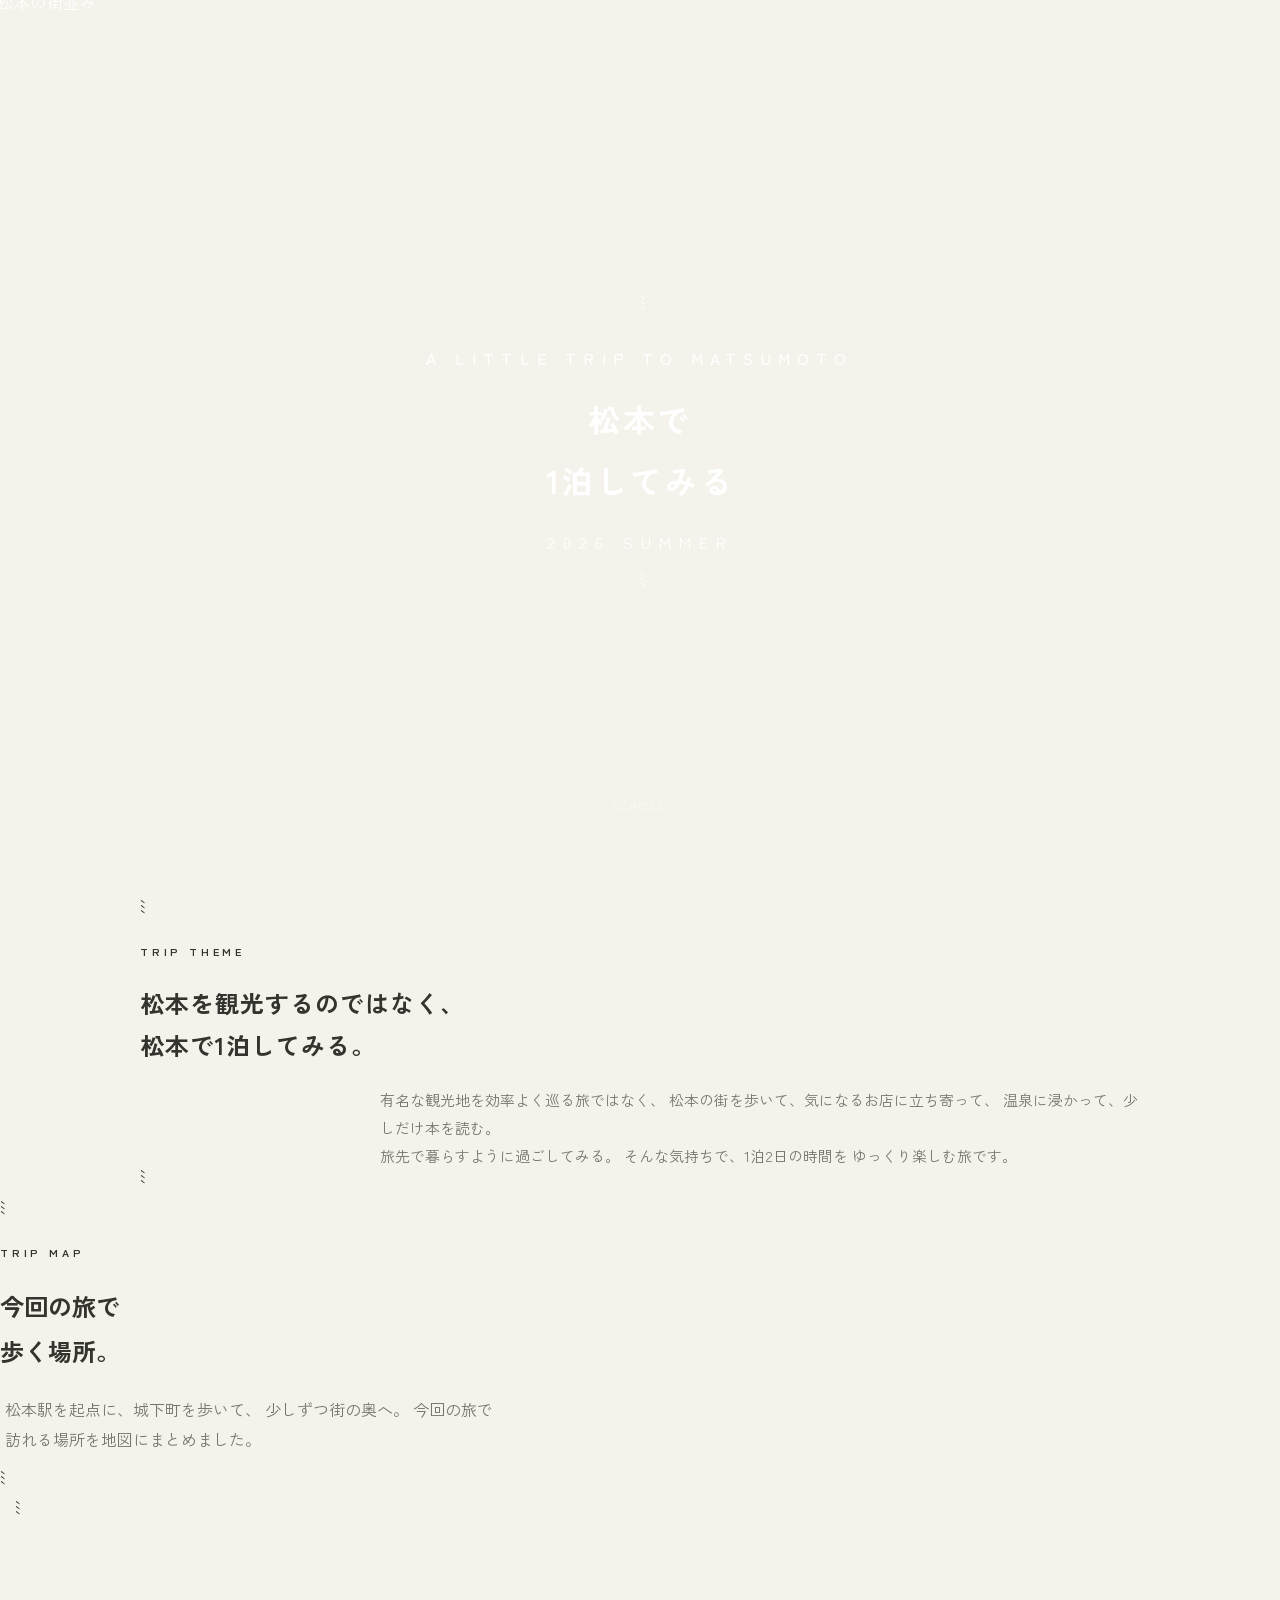
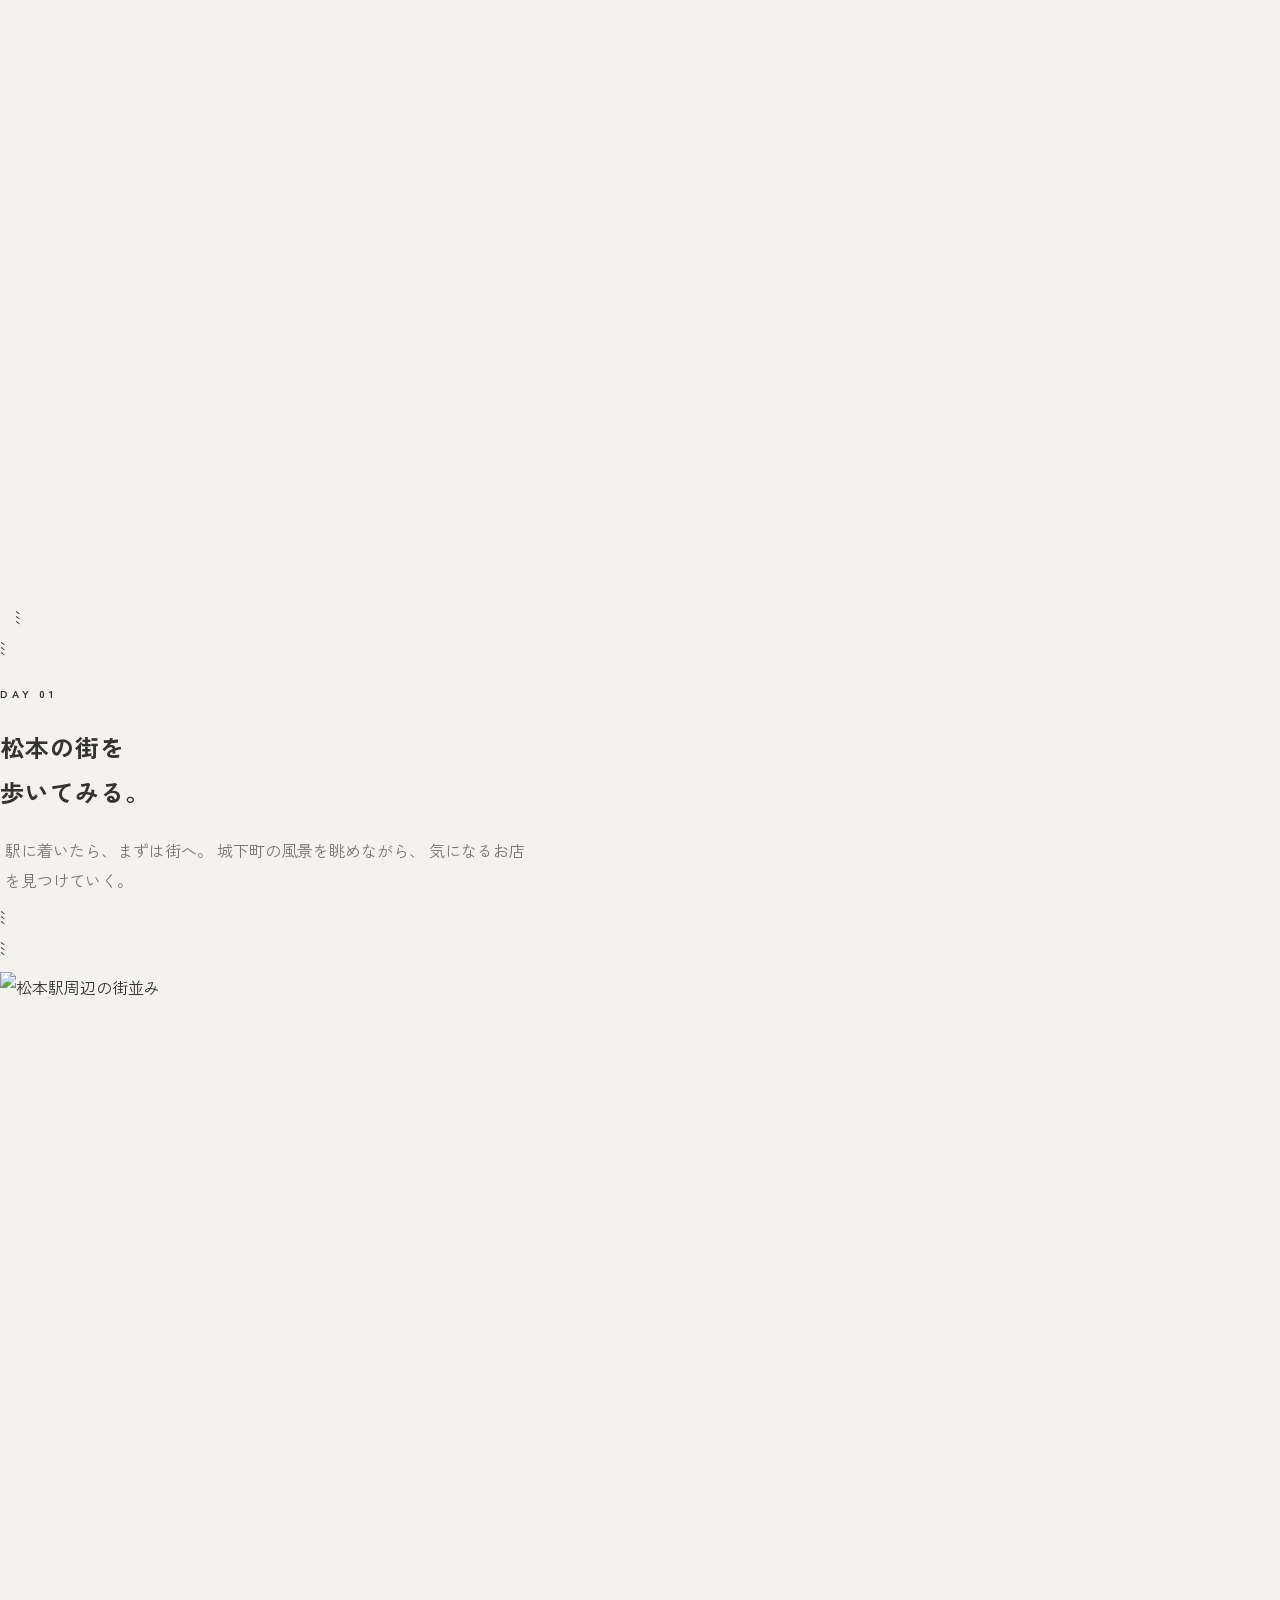
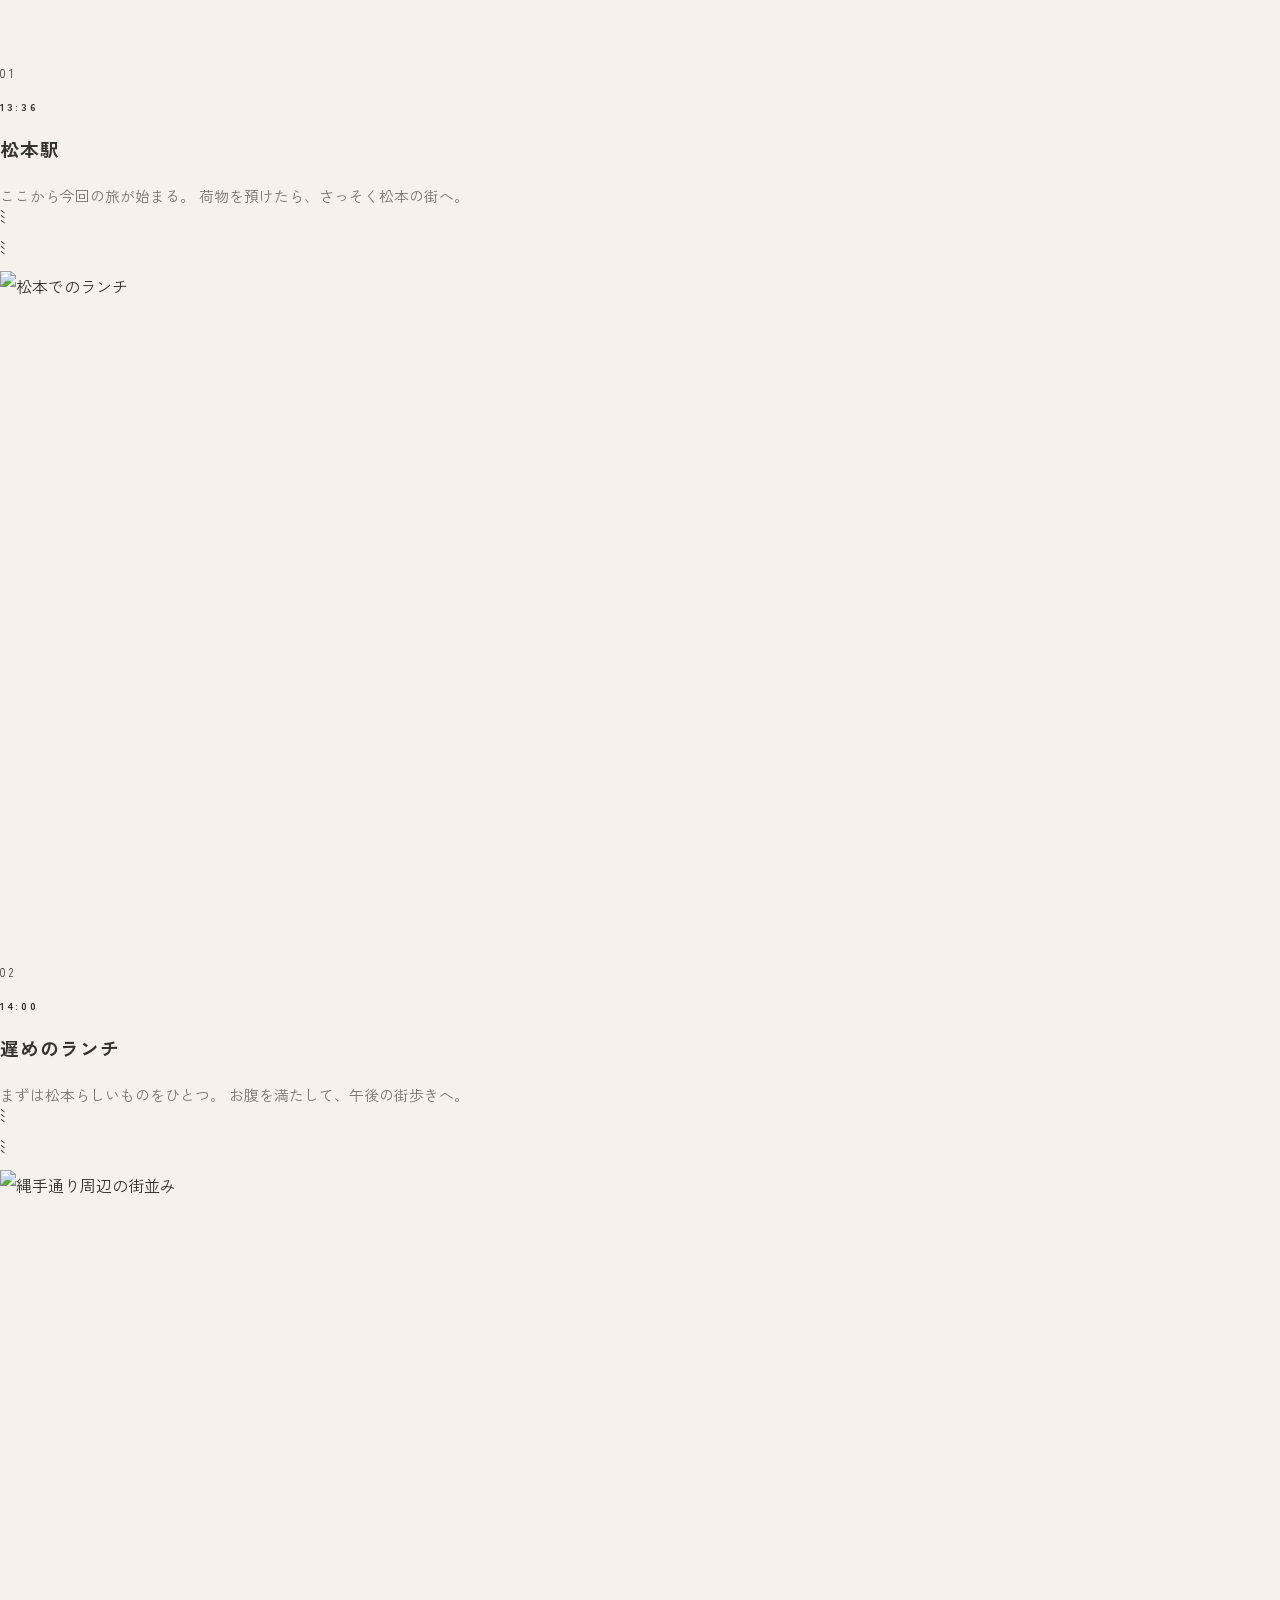
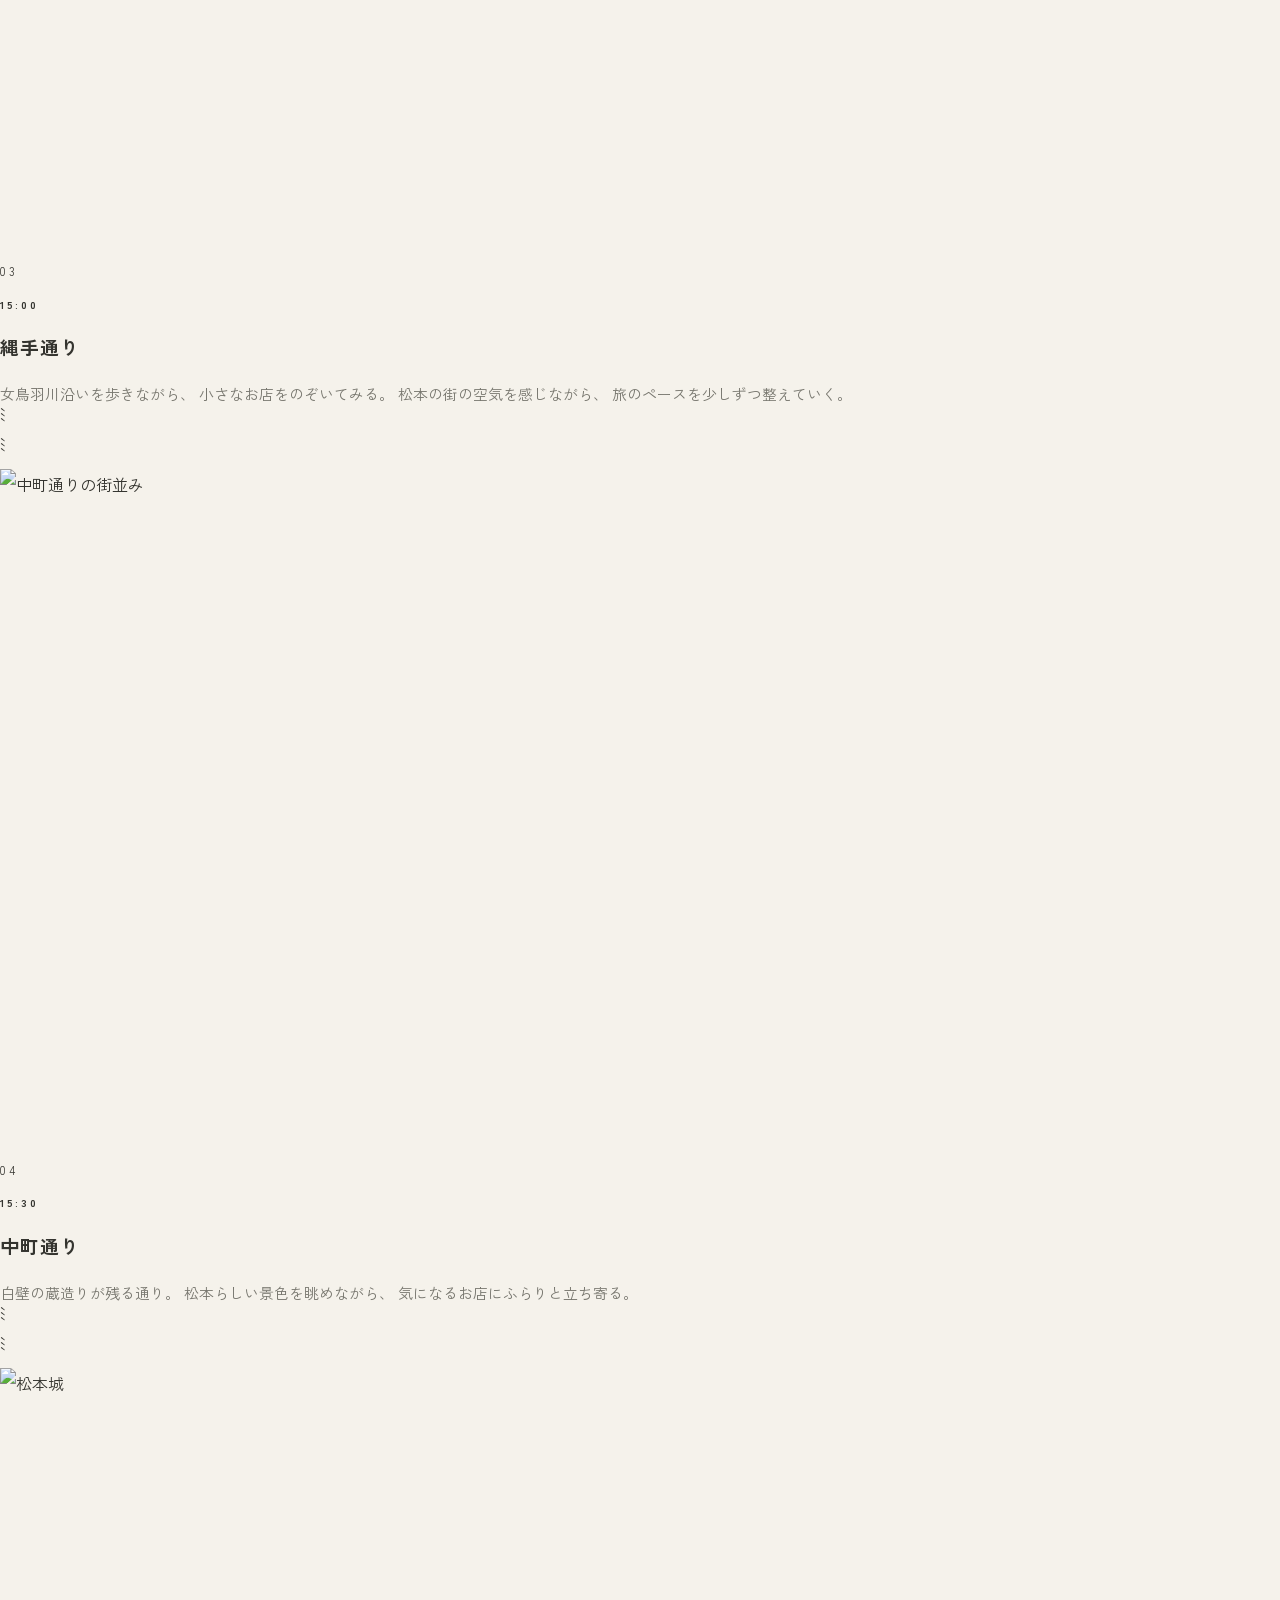
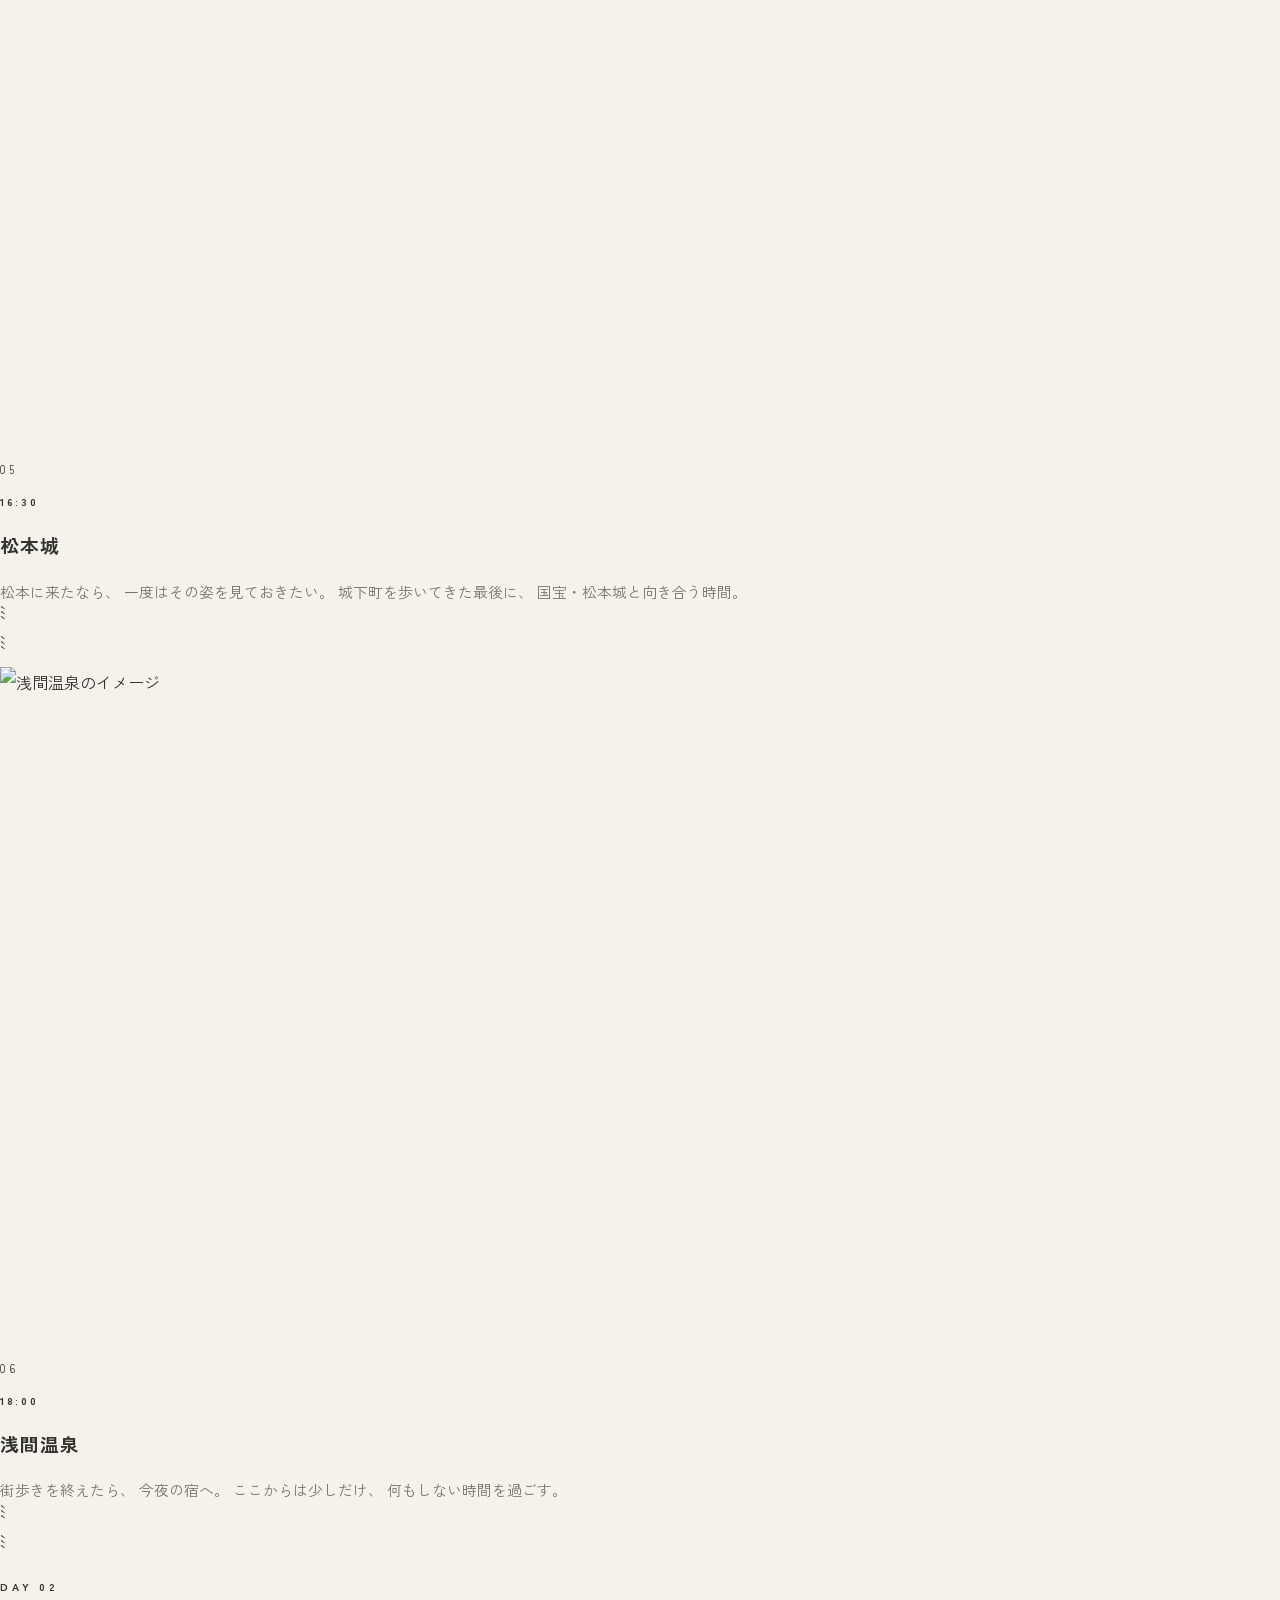
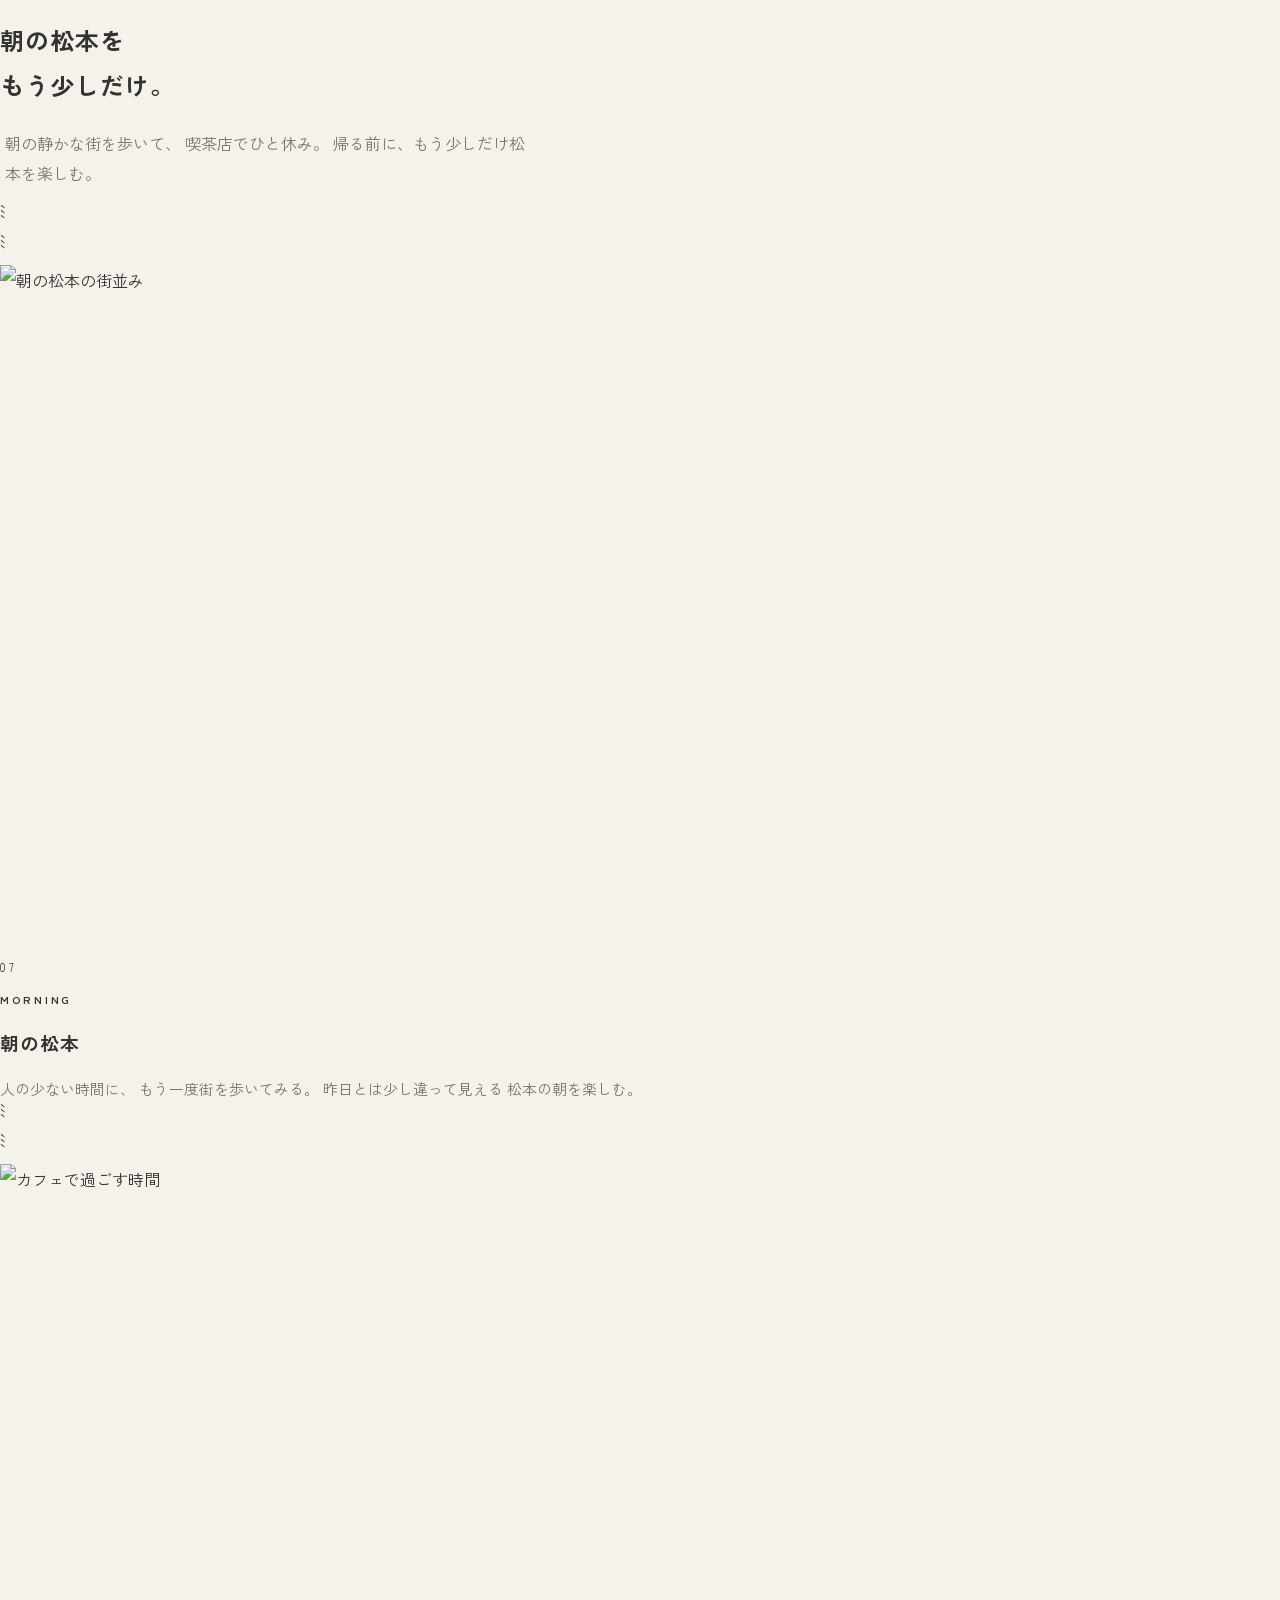
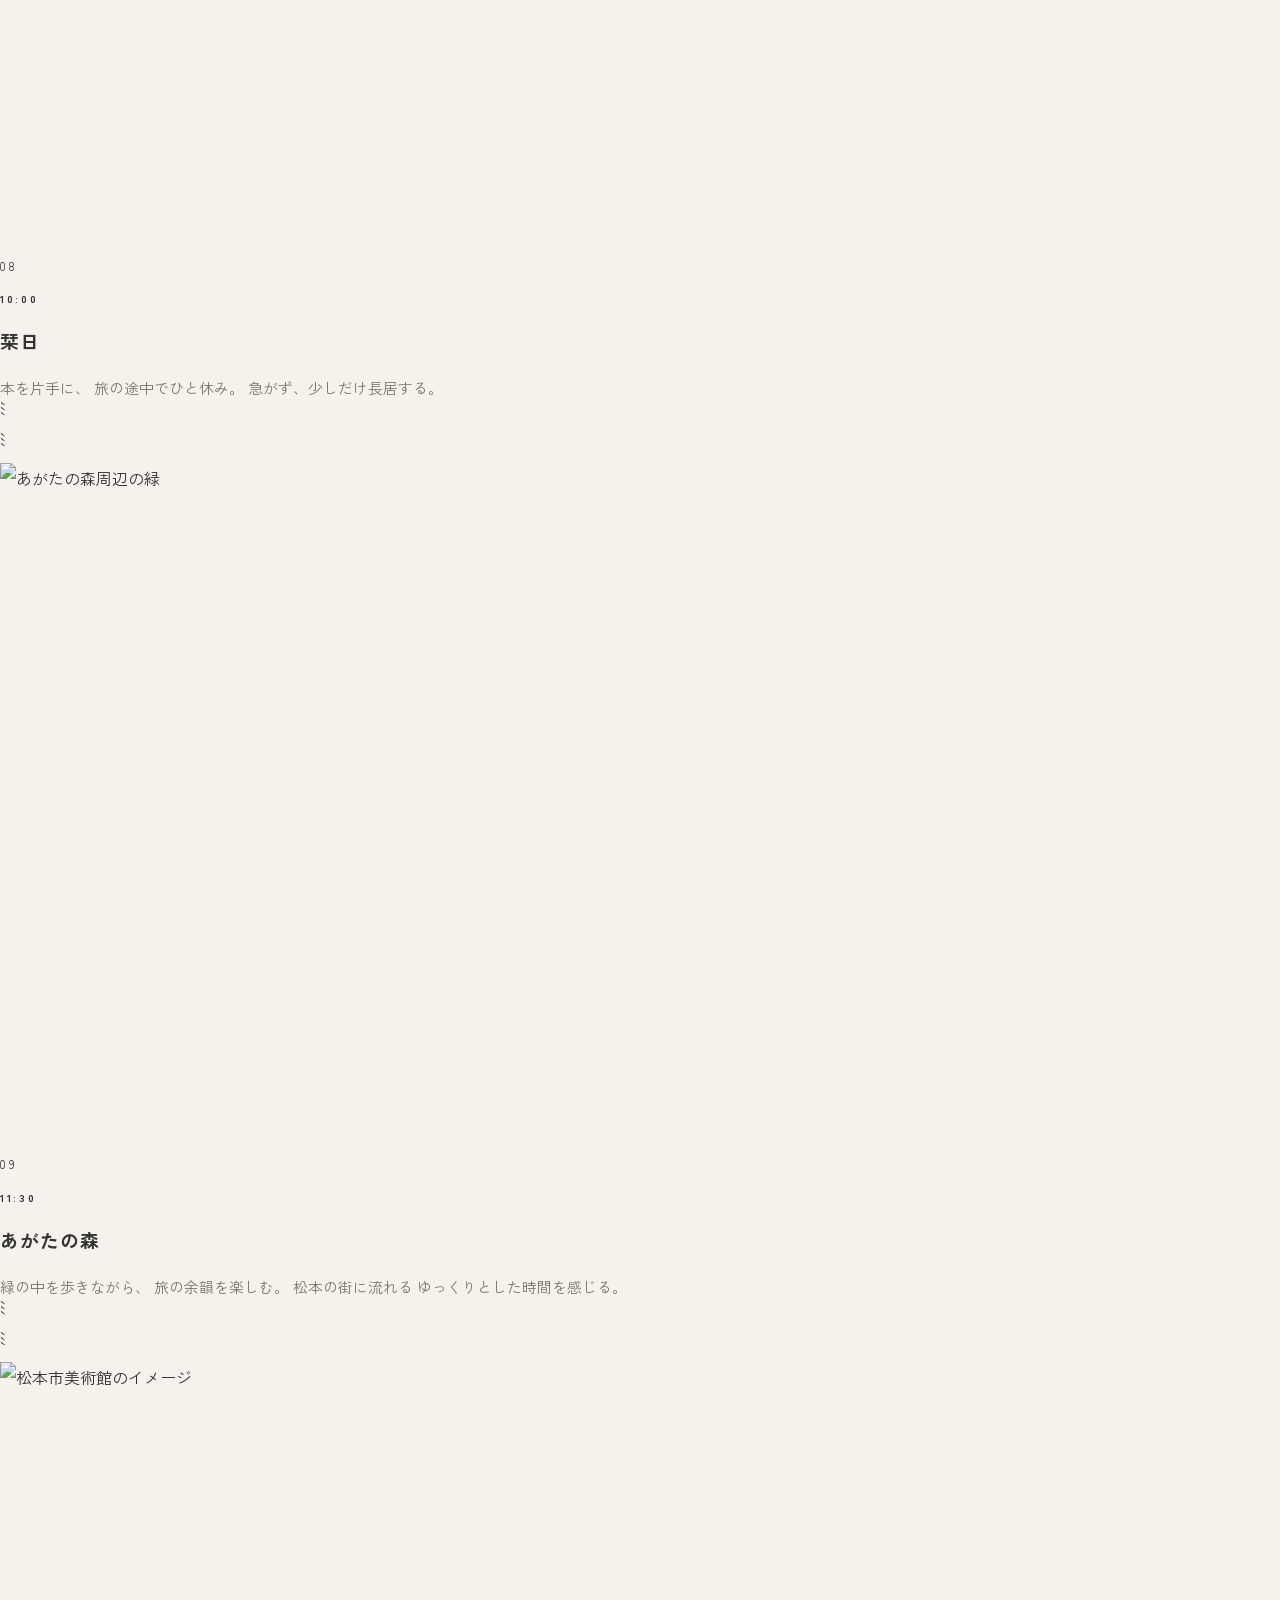
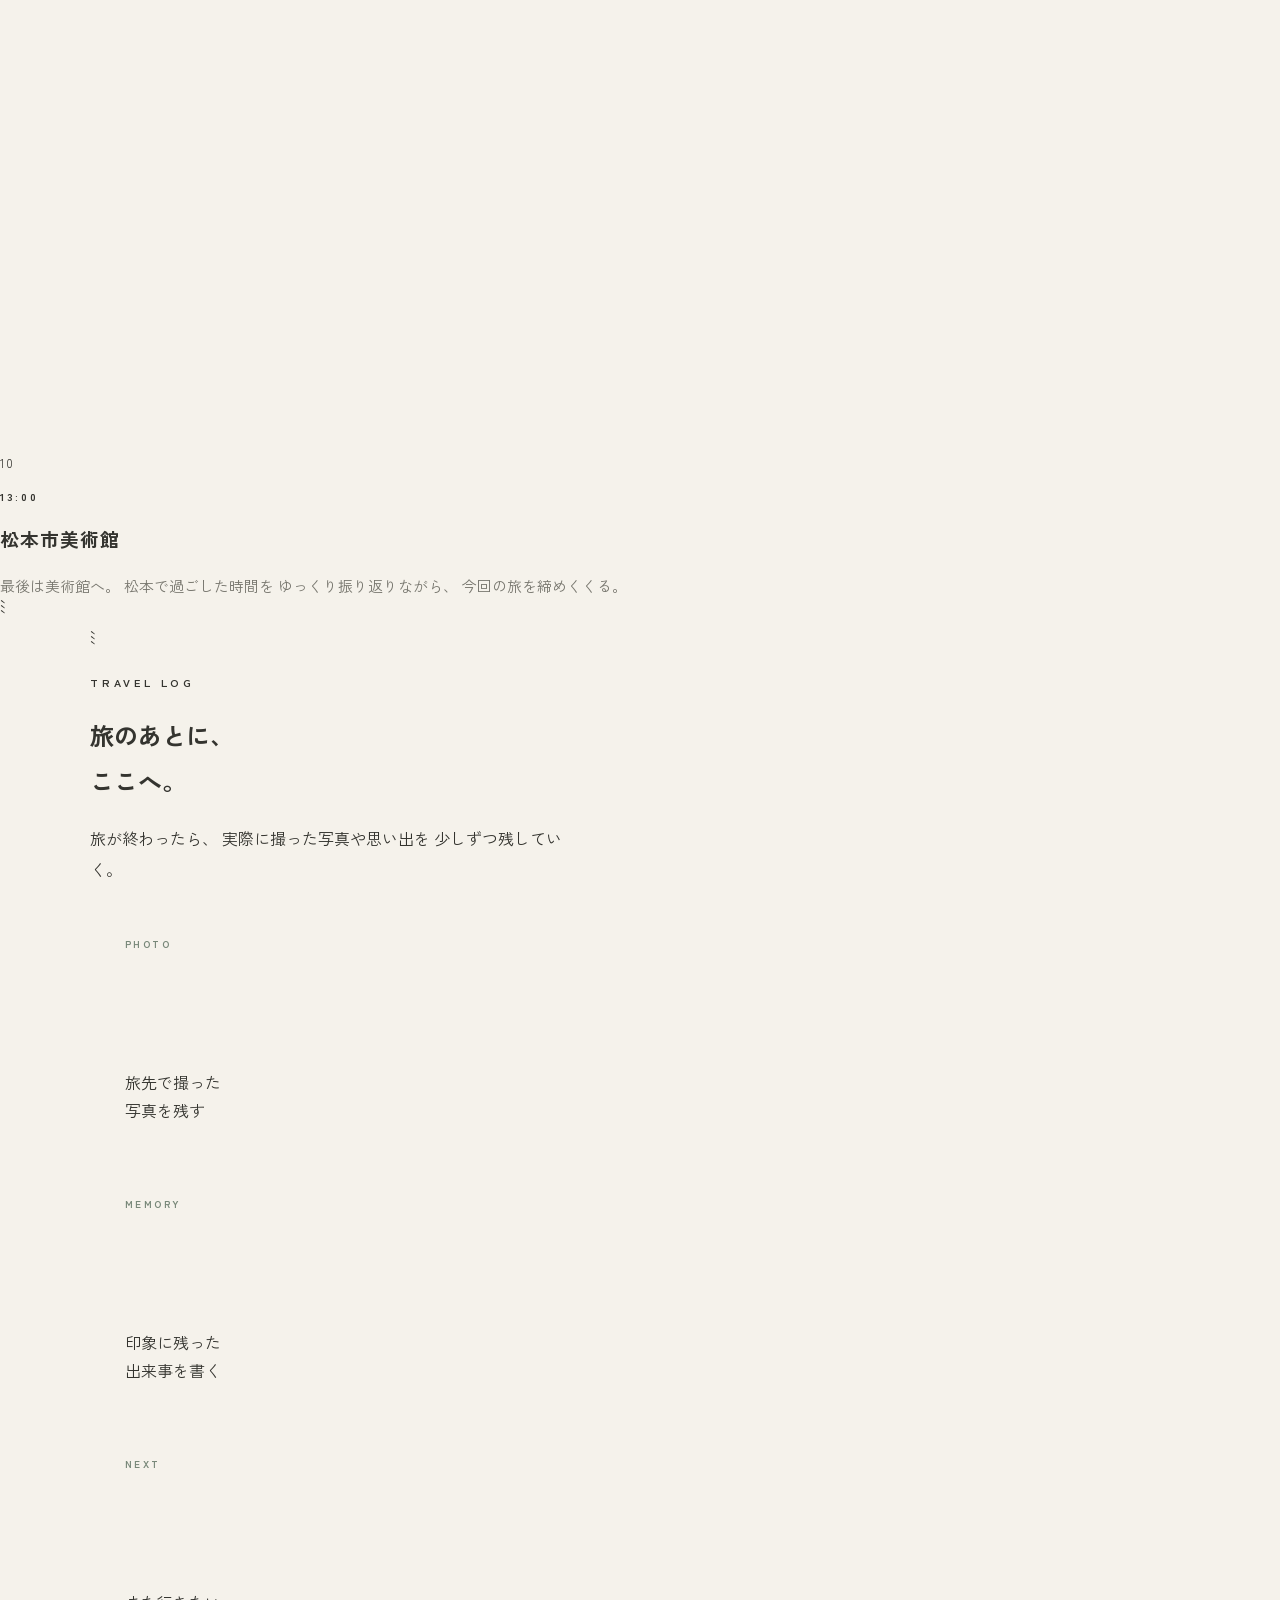
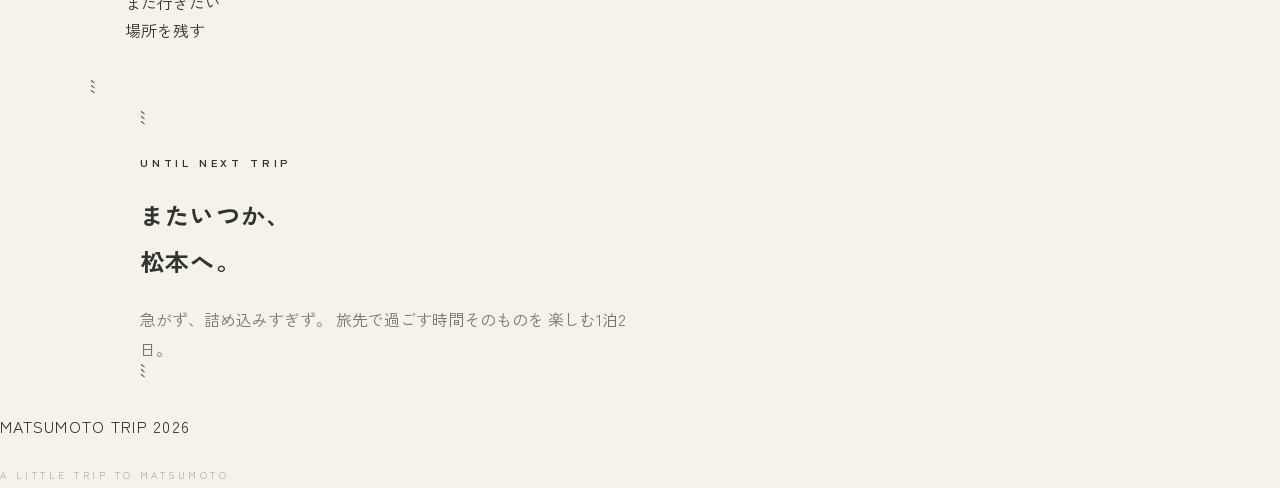
==== index.html @ a18dd066 "Add files via upload" ====
<!DOCTYPE html>

<html lang="ja">

<head>
  <meta charset="UTF-8">

<meta
name="viewport"
content="width=device-width, initial-scale=1.0"

>

<meta
name="description"
content="松本を観光するのではなく、松本で1泊してみる。2026年夏の1泊2日、松本の街を歩く旅。"

>

  <title>松本で1泊してみる｜2026 SUMMER</title>

  <link
    rel="stylesheet"
    href="style.css"
  >
</head>

<body>

<!-- ==================================================
     COVER
================================================== -->

<header class="hero">

  <div class="hero-image">
    <img
      src="https://images.unsplash.com/photo-1528360983277-13d401cdc186?auto=format&fit=crop&w=2400&q=90"
      alt="松本の街並み"
    >
  </div>

  <div class="hero-overlay"></div>

  <div class="hero-content">

```
<p class="hero-kicker">
  A LITTLE TRIP TO MATSUMOTO
</p>

<h1>
  松本で<br>
  1泊してみる
</h1>

<p class="hero-date">
  2026 SUMMER
</p>
```

  </div>

  <div class="hero-scroll">
    SCROLL
  </div>

</header>

<!-- ==================================================
     INTRO
================================================== -->

<section class="intro">

  <div class="intro-inner">

```
<p class="section-label">
  TRIP THEME
</p>

<h2>
  松本を観光するのではなく、<br>
  松本で1泊してみる。
</h2>

<div class="intro-columns">

  <p>
    有名な観光地を効率よく巡る旅ではなく、
    松本の街を歩いて、気になるお店に立ち寄って、
    温泉に浸かって、少しだけ本を読む。
  </p>

  <p>
    旅先で暮らすように過ごしてみる。
    そんな気持ちで、1泊2日の時間を
    ゆっくり楽しむ旅です。
  </p>

</div>
```

  </div>

</section>

<!-- ==================================================
     TRIP MAP
================================================== -->

<section class="map-section">

  <div class="section-heading">

```
<p class="section-label">
  TRIP MAP
</p>

<h2>
  今回の旅で<br>
  歩く場所。
</h2>

<p>
  松本駅を起点に、城下町を歩いて、
  少しずつ街の奥へ。
  今回の旅で訪れる場所を地図にまとめました。
</p>
```

  </div>

  <div class="map-wrapper">

```
<iframe
  src="https://www.google.com/maps/d/u/0/embed?mid=1wYNHDOt4-7u02I9-ETZgyLfkZEpLhyE&ehbc=2E312F&noprof=1"
  title="松本旅行 Google My Maps"
  loading="lazy"
  allowfullscreen
></iframe>
```

  </div>

</section>

<!-- ==================================================
     DAY 1
================================================== -->

<main>

<section class="day day-1">

  <div class="day-intro">

```
<p class="section-label">
  DAY 01
</p>

<h2>
  松本の街を<br>
  歩いてみる。
</h2>

<p class="day-lead">
  駅に着いたら、まずは街へ。
  城下町の風景を眺めながら、
  気になるお店を見つけていく。
</p>
```

  </div>

  <!-- ==================================================
       DAY 1 / SPOT 01
  ================================================== -->

  <article class="story">

```
<div class="story-image">

  <img
    src="https://images.unsplash.com/photo-1500530855697-b586d89ba3ee?auto=format&fit=crop&w=1600&q=85"
    alt="松本駅周辺の街並み"
    loading="lazy"
  >

</div>

<div class="story-text">

  <p class="story-number">
    01
  </p>

  <p class="story-time">
    13:36
  </p>

  <h3>
    松本駅
  </h3>

  <p>
    ここから今回の旅が始まる。
    荷物を預けたら、さっそく松本の街へ。
  </p>

</div>
```

  </article>

  <!-- ==================================================
       DAY 1 / SPOT 02
  ================================================== -->

  <article class="story reverse">

```
<div class="story-image">

  <img
    src="https://images.unsplash.com/photo-1552611052-33e04de081de?auto=format&fit=crop&w=1600&q=85"
    alt="松本でのランチ"
    loading="lazy"
  >

</div>

<div class="story-text">

  <p class="story-number">
    02
  </p>

  <p class="story-time">
    14:00
  </p>

  <h3>
    遅めのランチ
  </h3>

  <p>
    まずは松本らしいものをひとつ。
    お腹を満たして、午後の街歩きへ。
  </p>

</div>
```

  </article>

  <!-- ==================================================
       DAY 1 / SPOT 03
  ================================================== -->

  <article class="story">

```
<div class="story-image">

  <img
    src="https://images.unsplash.com/photo-1477959858617-67f85cf4f1df?auto=format&fit=crop&w=1600&q=85"
    alt="縄手通り周辺の街並み"
    loading="lazy"
  >

</div>

<div class="story-text">

  <p class="story-number">
    03
  </p>

  <p class="story-time">
    15:00
  </p>

  <h3>
    縄手通り
  </h3>

  <p>
    女鳥羽川沿いを歩きながら、
    小さなお店をのぞいてみる。
    松本の街の空気を感じながら、
    旅のペースを少しずつ整えていく。
  </p>

</div>
```

  </article>

  <!-- ==================================================
       DAY 1 / SPOT 04
  ================================================== -->

  <article class="story reverse">

```
<div class="story-image">

  <img
    src="https://images.unsplash.com/photo-1523731407965-2430cd12f5e4?auto=format&fit=crop&w=1600&q=85"
    alt="中町通りの街並み"
    loading="lazy"
  >

</div>

<div class="story-text">

  <p class="story-number">
    04
  </p>

  <p class="story-time">
    15:30
  </p>

  <h3>
    中町通り
  </h3>

  <p>
    白壁の蔵造りが残る通り。
    松本らしい景色を眺めながら、
    気になるお店にふらりと立ち寄る。
  </p>

</div>
```

  </article>

  <!-- ==================================================
       DAY 1 / SPOT 05
  ================================================== -->

  <article class="story">

```
<div class="story-image">

  <img
    src="https://images.unsplash.com/photo-1528360983277-13d401cdc186?auto=format&fit=crop&w=1600&q=85"
    alt="松本城"
    loading="lazy"
  >

</div>

<div class="story-text">

  <p class="story-number">
    05
  </p>

  <p class="story-time">
    16:30
  </p>

  <h3>
    松本城
  </h3>

  <p>
    松本に来たなら、
    一度はその姿を見ておきたい。
    城下町を歩いてきた最後に、
    国宝・松本城と向き合う時間。
  </p>

</div>
```

  </article>

  <!-- ==================================================
       DAY 1 / SPOT 06
  ================================================== -->

  <article class="story reverse">

```
<div class="story-image">

  <img
    src="https://images.unsplash.com/photo-1540541338287-41700207dee6?auto=format&fit=crop&w=1600&q=85"
    alt="浅間温泉のイメージ"
    loading="lazy"
  >

</div>

<div class="story-text">

  <p class="story-number">
    06
  </p>

  <p class="story-time">
    18:00
  </p>

  <h3>
    浅間温泉
  </h3>

  <p>
    街歩きを終えたら、
    今夜の宿へ。
    ここからは少しだけ、
    何もしない時間を過ごす。
  </p>

</div>
```

  </article>

</section>

<!-- ==================================================
     DAY 2
================================================== -->

<section class="day day-2">

  <div class="day-intro">

```
<p class="section-label">
  DAY 02
</p>

<h2>
  朝の松本を<br>
  もう少しだけ。
</h2>

<p class="day-lead">
  朝の静かな街を歩いて、
  喫茶店でひと休み。
  帰る前に、もう少しだけ松本を楽しむ。
</p>
```

  </div>

  <!-- ==================================================
       DAY 2 / SPOT 07
  ================================================== -->

  <article class="story">

```
<div class="story-image">

  <img
    src="https://images.unsplash.com/photo-1500534623283-312aade485b7?auto=format&fit=crop&w=1600&q=85"
    alt="朝の松本の街並み"
    loading="lazy"
  >

</div>

<div class="story-text">

  <p class="story-number">
    07
  </p>

  <p class="story-time">
    MORNING
  </p>

  <h3>
    朝の松本
  </h3>

  <p>
    人の少ない時間に、
    もう一度街を歩いてみる。
    昨日とは少し違って見える
    松本の朝を楽しむ。
  </p>

</div>
```

  </article>

  <!-- ==================================================
       DAY 2 / SPOT 08
  ================================================== -->

  <article class="story reverse">

```
<div class="story-image">

  <img
    src="https://images.unsplash.com/photo-1495474472287-4d71bcdd2085?auto=format&fit=crop&w=1600&q=85"
    alt="カフェで過ごす時間"
    loading="lazy"
  >

</div>

<div class="story-text">

  <p class="story-number">
    08
  </p>

  <p class="story-time">
    10:00
  </p>

  <h3>
    栞日
  </h3>

  <p>
    本を片手に、
    旅の途中でひと休み。
    急がず、少しだけ長居する。
  </p>

</div>
```

  </article>

  <!-- ==================================================
       DAY 2 / SPOT 09
  ================================================== -->

  <article class="story">

```
<div class="story-image">

  <img
    src="https://images.unsplash.com/photo-1448375240586-882707db888b?auto=format&fit=crop&w=1600&q=85"
    alt="あがたの森周辺の緑"
    loading="lazy"
  >

</div>

<div class="story-text">

  <p class="story-number">
    09
  </p>

  <p class="story-time">
    11:30
  </p>

  <h3>
    あがたの森
  </h3>

  <p>
    緑の中を歩きながら、
    旅の余韻を楽しむ。
    松本の街に流れる
    ゆっくりとした時間を感じる。
  </p>

</div>
```

  </article>

  <!-- ==================================================
       DAY 2 / SPOT 10
  ================================================== -->

  <article class="story reverse">

```
<div class="story-image">

  <img
    src="https://images.unsplash.com/photo-1564399579883-451a5d44ec08?auto=format&fit=crop&w=1600&q=85"
    alt="松本市美術館のイメージ"
    loading="lazy"
  >

</div>

<div class="story-text">

  <p class="story-number">
    10
  </p>

  <p class="story-time">
    13:00
  </p>

  <h3>
    松本市美術館
  </h3>

  <p>
    最後は美術館へ。
    松本で過ごした時間を
    ゆっくり振り返りながら、
    今回の旅を締めくくる。
  </p>

</div>
```

  </article>

</section>

<!-- ==================================================
     TRAVEL LOG
================================================== -->

<section class="travel-log">

  <div class="travel-log-inner">

```
<p class="section-label">
  TRAVEL LOG
</p>

<h2>
  旅のあとに、<br>
  ここへ。
</h2>

<p class="travel-log-lead">
  旅が終わったら、
  実際に撮った写真や思い出を
  少しずつ残していく。
</p>


<div class="travel-log-grid">

  <div class="travel-log-card">
    <span>PHOTO</span>
    <p>
      旅先で撮った<br>
      写真を残す
    </p>
  </div>

  <div class="travel-log-card">
    <span>MEMORY</span>
    <p>
      印象に残った<br>
      出来事を書く
    </p>
  </div>

  <div class="travel-log-card">
    <span>NEXT</span>
    <p>
      また行きたい<br>
      場所を残す
    </p>
  </div>

</div>
```

  </div>

</section>

<!-- ==================================================
     ENDING
================================================== -->

<section class="ending">

  <div class="ending-inner">

```
<p class="section-label">
  UNTIL NEXT TRIP
</p>

<h2>
  またいつか、<br>
  松本へ。
</h2>

<p>
  急がず、詰め込みすぎず。
  旅先で過ごす時間そのものを
  楽しむ1泊2日。
</p>
```

  </div>

</section>

</main>

<!-- ==================================================
     FOOTER
================================================== -->

<footer>

  <p>
    MATSUMOTO TRIP 2026
  </p>

  <small>
    A LITTLE TRIP TO MATSUMOTO
  </small>

</footer>

</body>

</html>
---- style.css ----
@import url('https://fonts.googleapis.com/css2?family=Noto+Serif+JP:wght@400;500;600&family=Zen+Kaku+Gothic+New:wght@400;500;700&display=swap');

/* ==================================================
VARIABLES
================================================== */

:root {

--paper: #f5f2eb;

--paper-light: #fbfaf6;

--paper-dark: #e8e4da;

--ink: #34342f;

--muted: #77766e;

--light: #aaa79d;

--line: #d8d4c9;

--green: #788879;

--brown: #9a8067;

--white: #fffdf8;

}

/* ==================================================
RESET
================================================== */

* {
  box-sizing: border-box;
  }

html {
scroll-behavior: smooth;
}

body {

margin: 0;

background: var(--paper);

color: var(--ink);

font-family:
'Zen Kaku Gothic New',
sans-serif;

line-height: 1.9;

-webkit-font-smoothing: antialiased;

}

img {

display: block;

width: 100%;

max-width: 100%;

}

a {

color: inherit;

}

/* ==================================================
HERO
================================================== */

.hero {

position: relative;

width: 100%;

height: 100vh;

min-height: 680px;

display: flex;

align-items: center;

justify-content: center;

overflow: hidden;

color: #ffffff;

}

.hero-image {

position: absolute;

inset: 0;

overflow: hidden;

}

.hero-image img {

width: 100%;

height: 100%;

object-fit: cover;

object-position: center;

transform: scale(1.03);

}

.hero-overlay {

position: absolute;

inset: 0;

z-index: 1;

background:

```
linear-gradient(

  180deg,

  rgba(20, 20, 20, 0.12),

  rgba(20, 20, 20, 0.18) 40%,

  rgba(20, 20, 20, 0.72)

);
```

}

.hero-content {

position: relative;

z-index: 2;

width: 90%;

max-width: 1100px;

text-align: center;

}

.hero-kicker {

margin:

```
0

0

35px;
```

font-size: 0.7rem;

letter-spacing: 0.45em;

font-weight: 500;

}

.hero h1 {

margin: 0;

font-family:

```
'Noto Serif JP',

serif;
```

font-weight: 400;

font-size:

```
clamp(

  4rem,

  10vw,

  9rem

);
```

line-height: 1.35;

letter-spacing: 0.08em;

text-shadow:

```
0

3px

25px

rgba(

  0,

  0,

  0,

  0.25

);
```

}

.hero-date {

margin:

```
40px

0

0;
```

font-size: 0.7rem;

letter-spacing: 0.5em;

}

.hero-scroll {

position: absolute;

z-index: 2;

bottom: 30px;

left: 50%;

transform: translateX(-50%);

font-size: 0.6rem;

letter-spacing: 0.35em;

opacity: 0.85;

}

.hero-scroll::after {

content: '';

display: block;

width: 1px;

height: 55px;

margin:

```
12px

auto

0;
```

background:

```
rgba(

  255,

  255,

  255,

  0.7

);
```

}

/* ==================================================
COMMON
================================================== */

.section-label {

margin:

```
0

0

28px;
```

color: var(--green);

font-size: 0.68rem;

font-weight: 700;

letter-spacing: 0.35em;

}

.section-heading h2,

.day-intro h2,

.ending h2,

.travel-log h2 {

font-family:

```
'Noto Serif JP',

serif;
```

font-weight: 400;

}

/* ==================================================
INTRO
================================================== */

.intro {

padding:

```
180px

30px

200px;
```

background:

```
var(--paper-light);
```

}

.intro-inner {

max-width: 1000px;

margin: 0 auto;

}

.intro h2 {

margin:

```
0

0

80px;
```

font-family:

```
'Noto Serif JP',

serif;
```

font-size:

```
clamp(

  2.3rem,

  5vw,

  4.8rem

);
```

font-weight: 400;

line-height: 1.75;

letter-spacing: 0.04em;

}

.intro-columns {

display: grid;

grid-template-columns:

```
repeat(

  2,

  1fr

);
```

gap: 80px;

max-width: 760px;

margin-left: auto;

}

.intro-columns p {

margin: 0;

color: var(--muted);

font-size: 0.93rem;

}

/* ==================================================
MAP
================================================== */

.map-section {

padding:

```
150px

30px

180px;
```

background:

```
var(--paper-dark);
```

}

.section-heading {

max-width: 1100px;

margin:

```
0

auto

75px;
```

}

.section-heading h2 {

margin:

```
0

35px;
```

font-size:

```
clamp(

  3rem,

  7vw,

  6.5rem

);
```

line-height: 1.4;

}

.section-heading > p:last-child {

max-width: 500px;

margin-left: 5px;

color: var(--muted);

}

.map-wrapper {

width: 100%;

max-width: 1250px;

margin: 0 auto;

overflow: hidden;

background:

```
var(--paper-light);
```

box-shadow:

```
0

20px

60px

rgba(

  60,

  55,

  45,

  0.08

);
```

}

.map-wrapper iframe {

display: block;

width: 100%;

height: 680px;

border: 0;

}

/* ==================================================
DAY
================================================== */

.day {

padding:

```
180px

30px

230px;
```

}

.day-1 {

background:

```
var(--white);
```

}

.day-2 {

background:

```
var(--paper);
```

}

.day-intro {

max-width: 1100px;

margin:

```
0

auto

160px;
```

}

.day-intro h2 {

margin:

```
0

50px;
```

font-size:

```
clamp(

  3.2rem,

  8vw,

  7.5rem

);
```

line-height: 1.4;

letter-spacing: 0.04em;

}

.day-lead {

max-width: 520px;

margin-left: 5px;

color: var(--muted);

}

/* ==================================================
STORY
================================================== */

.story {

max-width: 1250px;

margin:

```
0

auto

190px;
```

display: grid;

grid-template-columns:

```
1.45fr

0.75fr;
```

align-items: center;

gap: 110px;

}

.story.reverse {

grid-template-columns:

```
0.75fr

1.45fr;
```

}

.story.reverse .story-image {

order: 2;

}

.story.reverse .story-text {

order: 1;

}

.story-image {

width: 100%;

height: 680px;

overflow: hidden;

background:

```
var(--paper-dark);
```

}

.story-image img {

width: 100%;

height: 100%;

object-fit: cover;

object-position: center;

transition:

```
transform

0.8s

ease;
```

}

.story-image:hover img {

transform:

```
scale(

  1.03

);
```

}

.story-text {

padding:

```
20px

30px;
```

}

.story-number {

margin:

```
0

0

12px;
```

color: var(--light);

font-size: 0.7rem;

letter-spacing: 0.25em;

}

.story-time {

margin:

```
0

0

25px;
```

color: var(--brown);

font-size: 0.68rem;

font-weight: 700;

letter-spacing: 0.25em;

}

.story h3 {

margin:

```
0

30px;
```

font-family:

```
'Noto Serif JP',

serif;
```

font-size:

```
clamp(

  2rem,

  4vw,

  3.8rem

);
```

font-weight: 400;

line-height: 1.5;

letter-spacing: 0.05em;

}

.story-text > p:last-child {

margin: 0;

color: var(--muted);

font-size: 0.93rem;

}

/* ==================================================
TRAVEL LOG
================================================== */

.travel-log {

padding:

```
180px

30px

200px;
```

background:

```
var(--paper-light);
```

}

.travel-log-inner {

max-width: 1100px;

margin: 0 auto;

}

.travel-log h2 {

margin:

```
0

60px;
```

font-size:

```
clamp(

  3rem,

  7vw,

  6rem

);
```

line-height: 1.5;

}

.travel-log-lead {

max-width: 500px;

margin:

```
0

0

90px;
```

color: var(--muted);

}

.travel-log-grid {

display: grid;

grid-template-columns:

```
repeat(

  3,

  1fr

);
```

gap: 20px;

}

.travel-log-card {

min-height: 260px;

padding: 35px;

display: flex;

flex-direction: column;

justify-content: space-between;

border:

```
1px

solid

var(--line);
```

background:

```
var(--white);
```

}

.travel-log-card span {

color: var(--green);

font-size: 0.62rem;

font-weight: 700;

letter-spacing: 0.25em;

}

.travel-log-card p {

margin: 0;

font-family:

```
'Noto Serif JP',

serif;
```

font-size: 1.2rem;

line-height: 1.8;

}

/* ==================================================
ENDING
================================================== */

.ending {

padding:

```
230px

30px

250px;
```

background:

```
var(--paper-dark);
```

}

.ending-inner {

max-width: 1000px;

margin: 0 auto;

}

.ending h2 {

margin:

```
0

75px;
```

font-size:

```
clamp(

  3.5rem,

  8vw,

  7.5rem

);
```

line-height: 1.45;

letter-spacing: 0.05em;

}

.ending p:last-child {

max-width: 500px;

margin: 0;

color: var(--muted);

}

/* ==================================================
FOOTER
================================================== */

footer {

padding:

```
100px

30px;
```

text-align: center;

background:

```
var(--paper);
```

}

footer p {

margin:

```
0

20px;
```

font-family:

```
'Noto Serif JP',

serif;
```

font-size: 1.15rem;

letter-spacing: 0.08em;

}

footer small {

color: var(--light);

font-size: 0.62rem;

letter-spacing: 0.35em;

}

/* ==================================================
TABLET
================================================== */

@media (max-width: 950px) {

.story,

.story.reverse {

```
grid-template-columns:

  1fr;

gap: 55px;
```

}

.story.reverse .story-image,

.story.reverse .story-text {

```
order: initial;
```

}

.story-image {

```
height: 560px;
```

}

.story-text {

```
max-width: 700px;

padding:

  0

  20px;
```

}

.travel-log-grid {

```
grid-template-columns:

  1fr;
```

}

.travel-log-card {

```
min-height: 220px;
```

}

}

/* ==================================================
MOBILE
================================================== */

@media (max-width: 600px) {

.hero {

```
min-height: 650px;
```

}

.hero h1 {

```
font-size:

  clamp(

    3.2rem,

    16vw,

    5rem

  );

line-height: 1.45;
```

}

.hero-kicker {

```
font-size: 0.58rem;

letter-spacing: 0.28em;
```

}

.hero-date {

```
margin-top: 30px;
```

}

.intro {

```
padding:

  100px

  25px

  120px;
```

}

.intro h2 {

```
margin-bottom: 55px;

font-size: 2rem;

line-height: 1.8;
```

}

.intro-columns {

```
grid-template-columns:

  1fr;

gap: 25px;
```

}

.map-section {

```
padding:

  100px

  20px

  120px;
```

}

.section-heading {

```
margin-bottom: 55px;
```

}

.section-heading h2 {

```
margin:

  0

  30px

  0;

font-size: 3rem;
```

}

.map-wrapper {

```
margin:

  0

  -5px;
```

}

.map-wrapper iframe {

```
height: 500px;
```

}

.day {

```
padding:

  110px

  20px

  140px;
```

}

.day-intro {

```
margin-bottom: 100px;
```

}

.day-intro h2 {

```
margin:

  0

  35px

  0;

font-size: 3rem;

line-height: 1.55;
```

}

.story {

```
margin-bottom: 120px;
```

}

.story-image {

```
height: 420px;
```

}

.story-text {

```
padding:

  0

  10px;
```

}

.story h3 {

```
margin:

  0

  20px;

font-size: 2.1rem;
```

}

.story-text > p:last-child {

```
font-size: 0.9rem;
```

}

.travel-log {

```
padding:

  120px

  25px

  140px;
```

}

.travel-log h2 {

```
margin:

  0

  50px;

font-size: 3.5rem;
```

}

.travel-log-lead {

```
margin-bottom: 60px;
```

}

.travel-log-grid {

```
gap: 12px;
```

}

.travel-log-card {

```
min-height: 190px;

padding: 25px;
```

}

.ending {

```
padding:

  140px

  25px

  160px;
```

}

.ending h2 {

```
margin-bottom: 50px;

font-size: 3.5rem;
```

}

footer {

```
padding:

  70px

  25px;
```

}

}
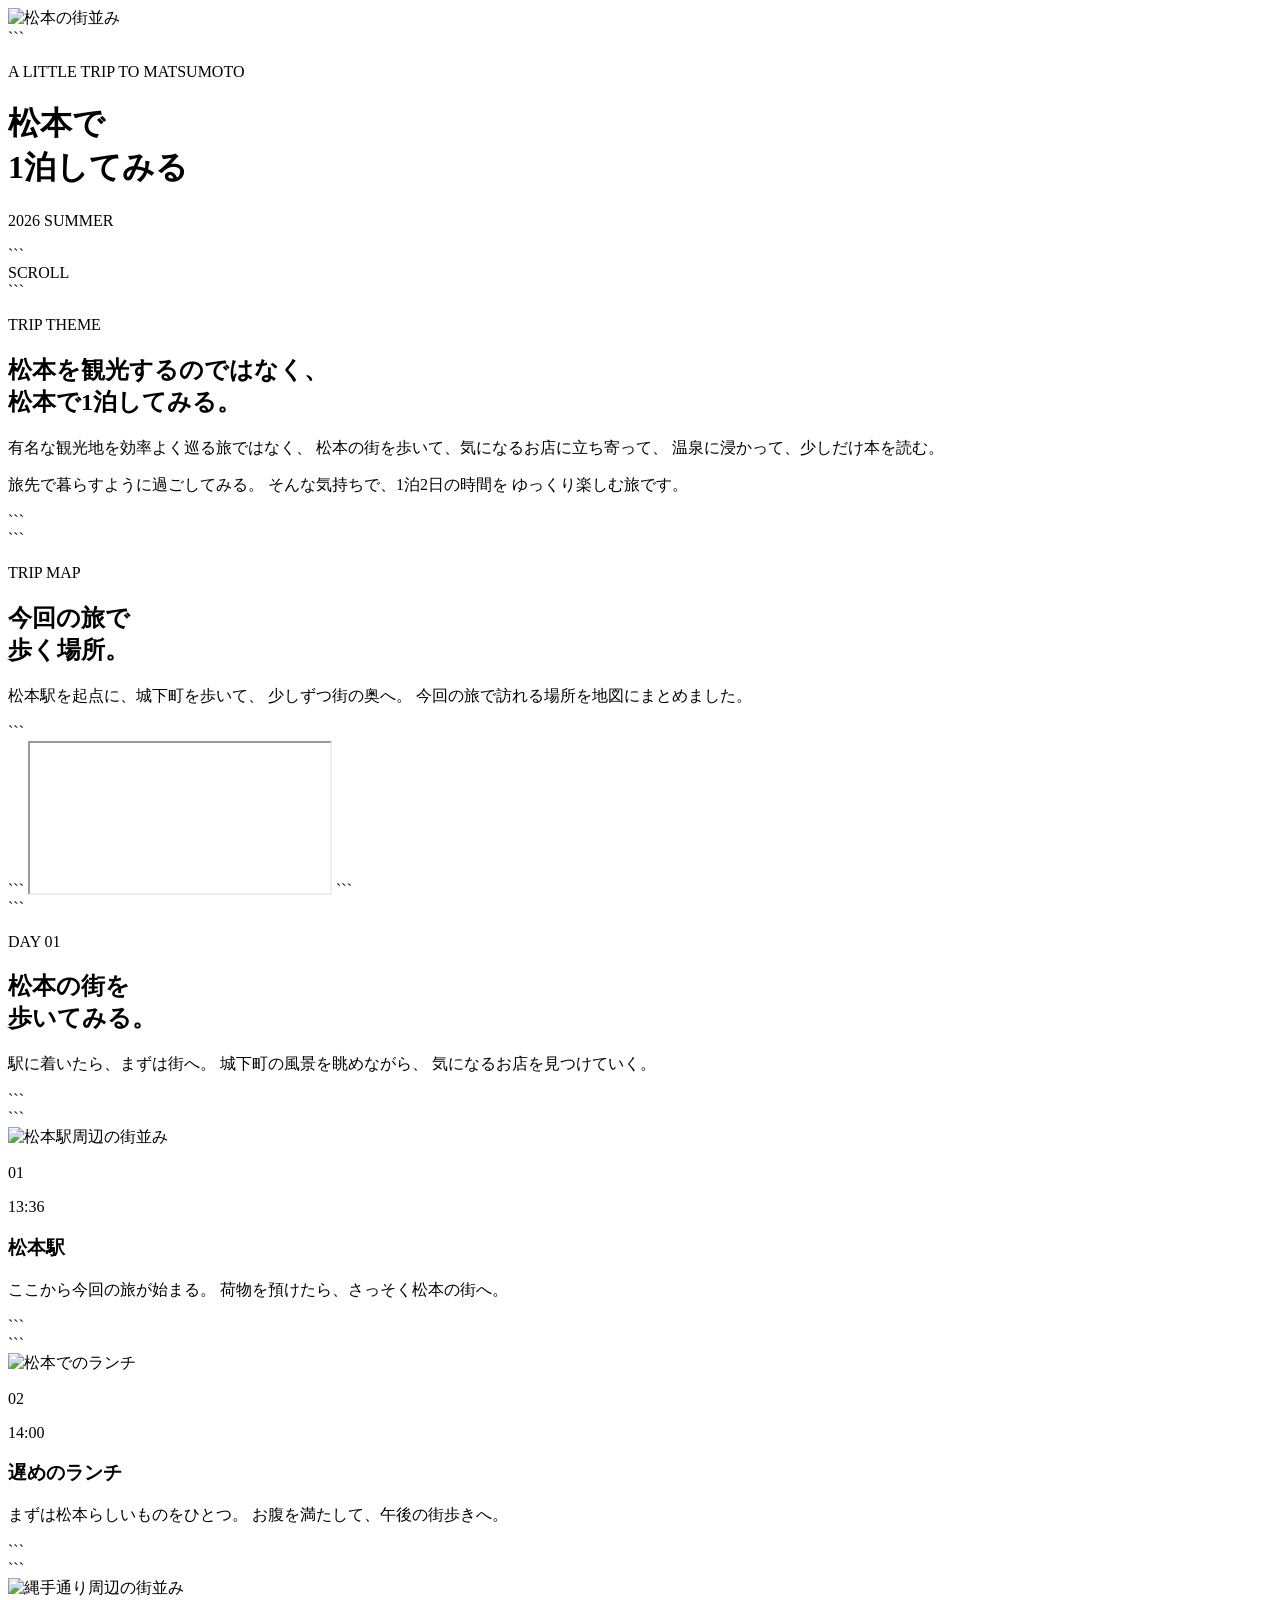
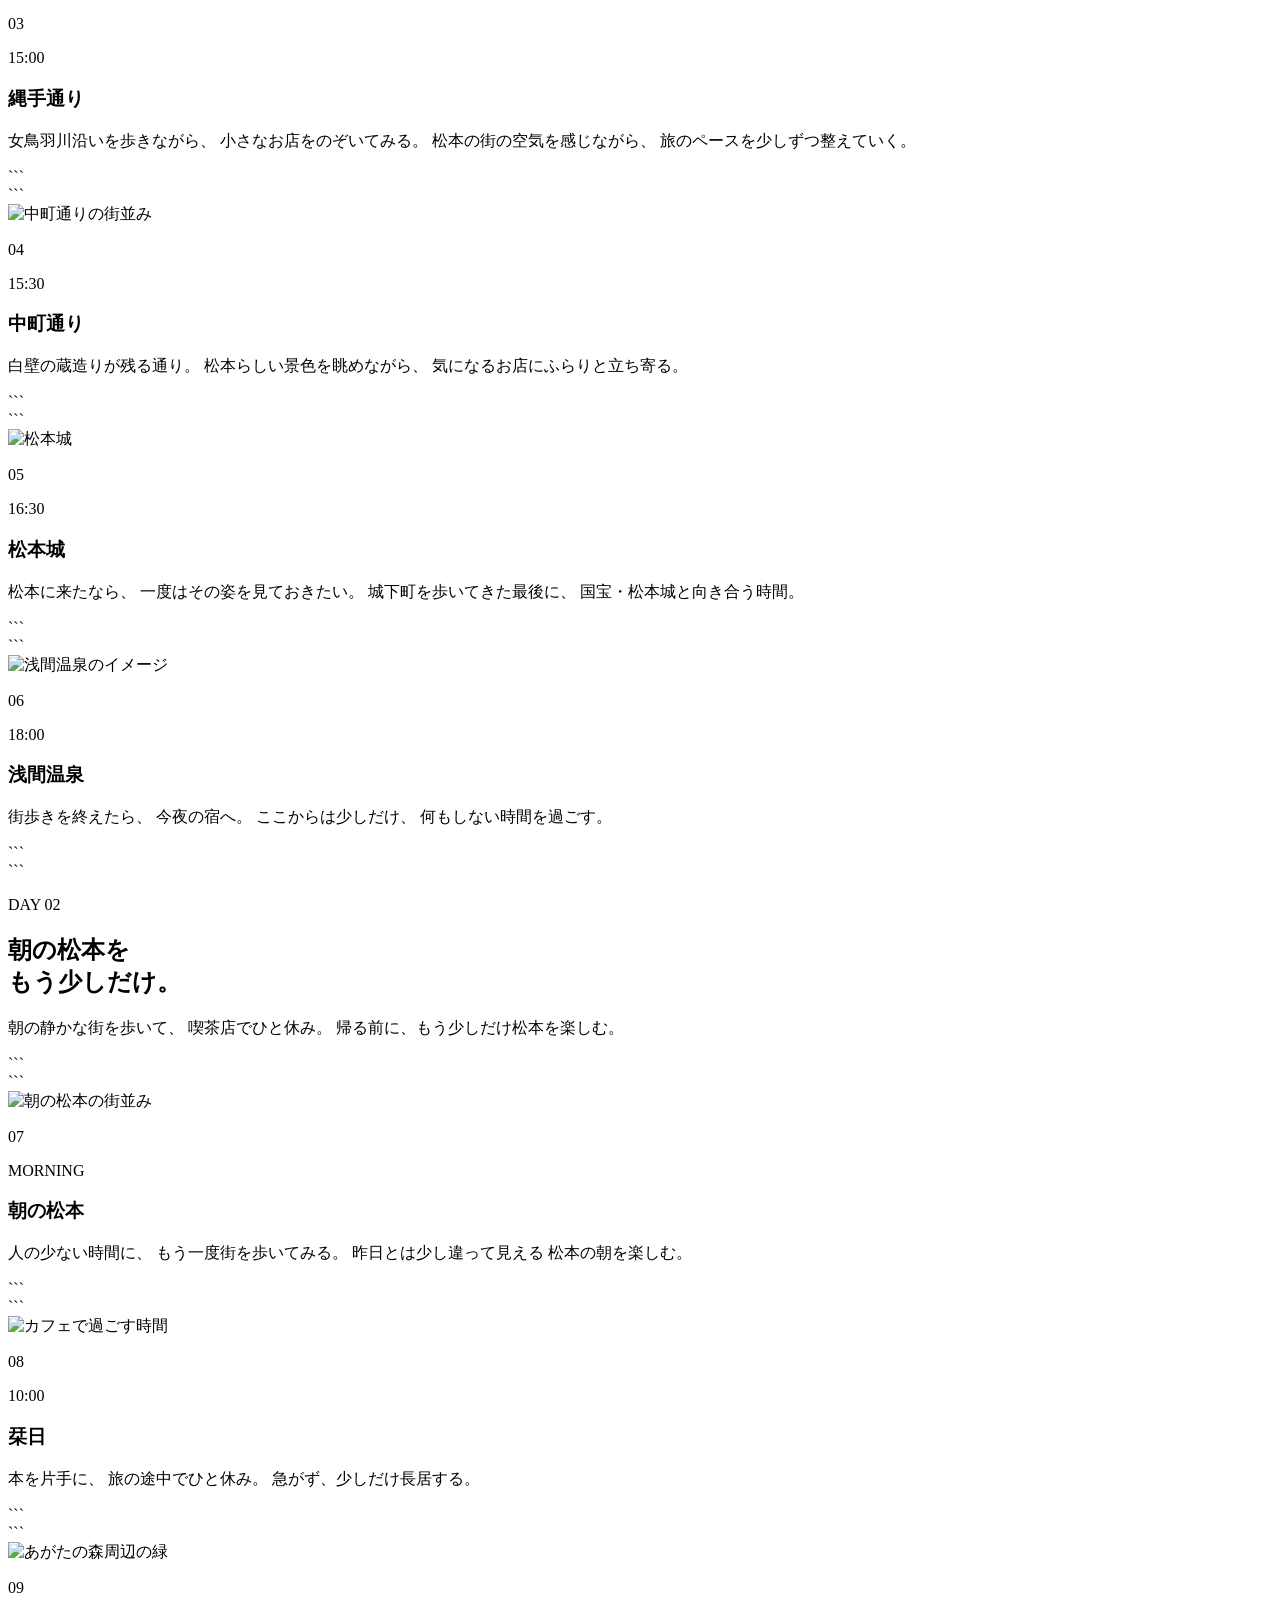
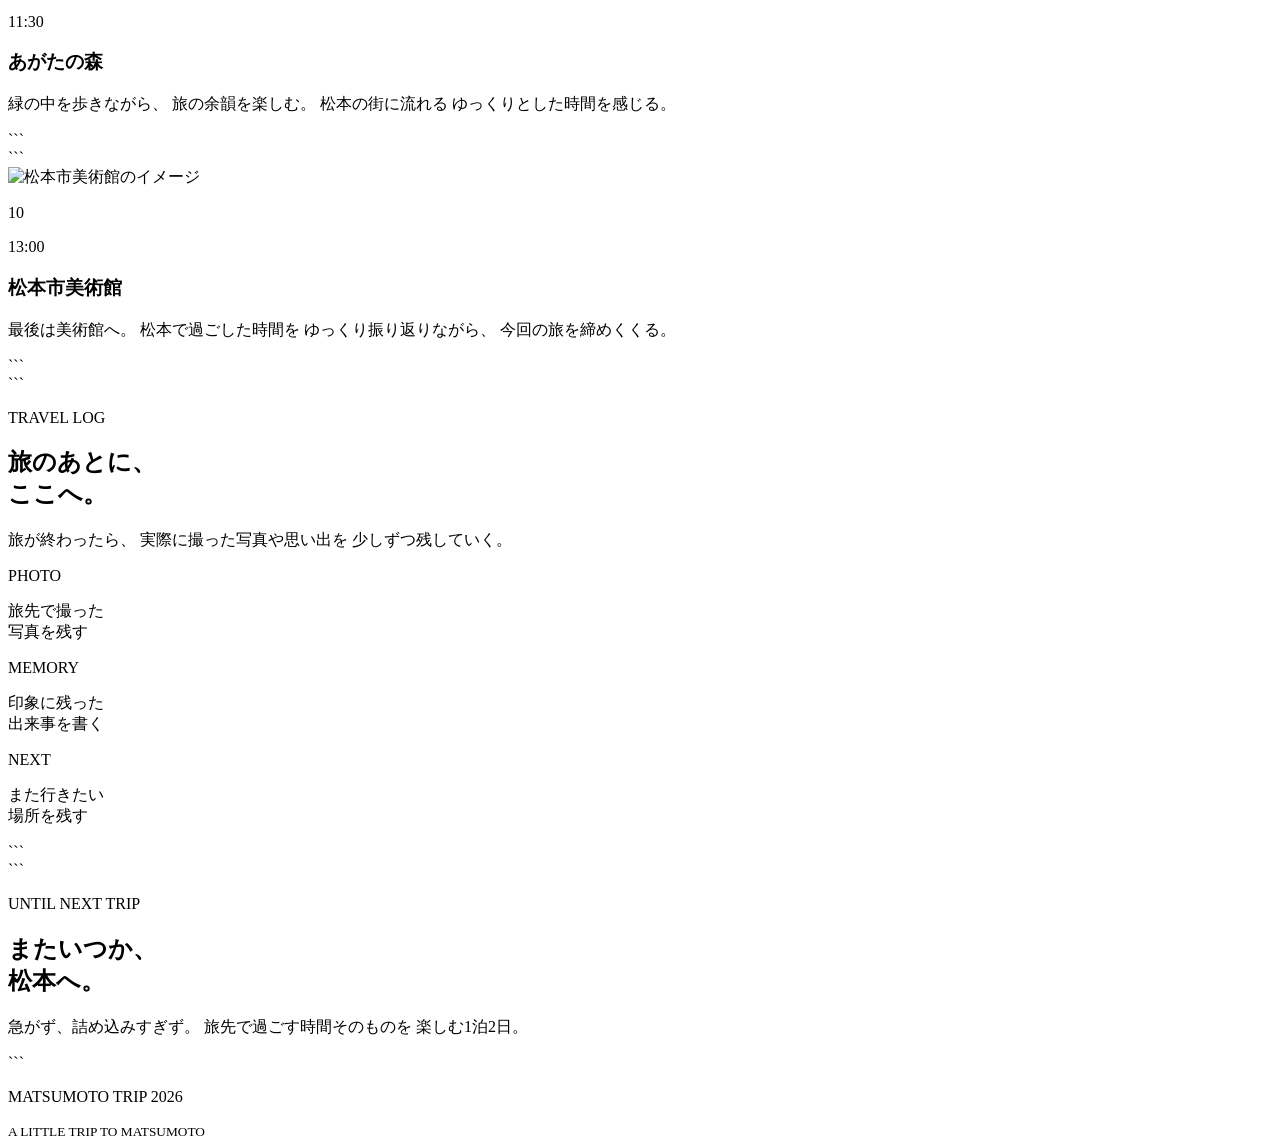
==== commit ab873b56: "Create index.html" ====
--- a/index.html
+++ b/index.html
@@ -1,742 +1,742 @@
-<!DOCTYPE html>
-
-<html lang="ja">
-
-<head>
-  <meta charset="UTF-8">
-
-<meta
-name="viewport"
-content="width=device-width, initial-scale=1.0"
-
->
-
-<meta
-name="description"
-content="松本を観光するのではなく、松本で1泊してみる。2026年夏の1泊2日、松本の街を歩く旅。"
-
->
-
-  <title>松本で1泊してみる｜2026 SUMMER</title>
-
-  <link
-    rel="stylesheet"
-    href="style.css"
-  >
-</head>
-
-<body>
-
-<!-- ==================================================
-     COVER
-================================================== -->
-
-<header class="hero">
-
-  <div class="hero-image">
-    <img
-      src="https://images.unsplash.com/photo-1528360983277-13d401cdc186?auto=format&fit=crop&w=2400&q=90"
-      alt="松本の街並み"
-    >
-  </div>
-
-  <div class="hero-overlay"></div>
-
-  <div class="hero-content">
-
-```
-<p class="hero-kicker">
-  A LITTLE TRIP TO MATSUMOTO
-</p>
-
-<h1>
-  松本で<br>
-  1泊してみる
-</h1>
-
-<p class="hero-date">
-  2026 SUMMER
-</p>
-```
-
-  </div>
-
-  <div class="hero-scroll">
-    SCROLL
-  </div>
-
-</header>
-
-<!-- ==================================================
-     INTRO
-================================================== -->
-
-<section class="intro">
-
-  <div class="intro-inner">
-
-```
-<p class="section-label">
-  TRIP THEME
-</p>
-
-<h2>
-  松本を観光するのではなく、<br>
-  松本で1泊してみる。
-</h2>
-
-<div class="intro-columns">
-
-  <p>
-    有名な観光地を効率よく巡る旅ではなく、
-    松本の街を歩いて、気になるお店に立ち寄って、
-    温泉に浸かって、少しだけ本を読む。
-  </p>
-
-  <p>
-    旅先で暮らすように過ごしてみる。
-    そんな気持ちで、1泊2日の時間を
-    ゆっくり楽しむ旅です。
-  </p>
-
-</div>
-```
-
-  </div>
-
-</section>
-
-<!-- ==================================================
-     TRIP MAP
-================================================== -->
-
-<section class="map-section">
-
-  <div class="section-heading">
-
-```
-<p class="section-label">
-  TRIP MAP
-</p>
-
-<h2>
-  今回の旅で<br>
-  歩く場所。
-</h2>
-
-<p>
-  松本駅を起点に、城下町を歩いて、
-  少しずつ街の奥へ。
-  今回の旅で訪れる場所を地図にまとめました。
-</p>
-```
-
-  </div>
-
-  <div class="map-wrapper">
-
-```
-<iframe
-  src="https://www.google.com/maps/d/u/0/embed?mid=1wYNHDOt4-7u02I9-ETZgyLfkZEpLhyE&ehbc=2E312F&noprof=1"
-  title="松本旅行 Google My Maps"
-  loading="lazy"
-  allowfullscreen
-></iframe>
-```
-
-  </div>
-
-</section>
-
-<!-- ==================================================
-     DAY 1
-================================================== -->
-
-<main>
-
-<section class="day day-1">
-
-  <div class="day-intro">
-
-```
-<p class="section-label">
-  DAY 01
-</p>
-
-<h2>
-  松本の街を<br>
-  歩いてみる。
-</h2>
-
-<p class="day-lead">
-  駅に着いたら、まずは街へ。
-  城下町の風景を眺めながら、
-  気になるお店を見つけていく。
-</p>
-```
-
-  </div>
-
-  <!-- ==================================================
-       DAY 1 / SPOT 01
-  ================================================== -->
-
-  <article class="story">
-
-```
-<div class="story-image">
-
-  <img
-    src="https://images.unsplash.com/photo-1500530855697-b586d89ba3ee?auto=format&fit=crop&w=1600&q=85"
-    alt="松本駅周辺の街並み"
-    loading="lazy"
-  >
-
-</div>
-
-<div class="story-text">
-
-  <p class="story-number">
-    01
-  </p>
-
-  <p class="story-time">
-    13:36
-  </p>
-
-  <h3>
-    松本駅
-  </h3>
-
-  <p>
-    ここから今回の旅が始まる。
-    荷物を預けたら、さっそく松本の街へ。
-  </p>
-
-</div>
-```
-
-  </article>
-
-  <!-- ==================================================
-       DAY 1 / SPOT 02
-  ================================================== -->
-
-  <article class="story reverse">
-
-```
-<div class="story-image">
-
-  <img
-    src="https://images.unsplash.com/photo-1552611052-33e04de081de?auto=format&fit=crop&w=1600&q=85"
-    alt="松本でのランチ"
-    loading="lazy"
-  >
-
-</div>
-
-<div class="story-text">
-
-  <p class="story-number">
-    02
-  </p>
-
-  <p class="story-time">
-    14:00
-  </p>
-
-  <h3>
-    遅めのランチ
-  </h3>
-
-  <p>
-    まずは松本らしいものをひとつ。
-    お腹を満たして、午後の街歩きへ。
-  </p>
-
-</div>
-```
-
-  </article>
-
-  <!-- ==================================================
-       DAY 1 / SPOT 03
-  ================================================== -->
-
-  <article class="story">
-
-```
-<div class="story-image">
-
-  <img
-    src="https://images.unsplash.com/photo-1477959858617-67f85cf4f1df?auto=format&fit=crop&w=1600&q=85"
-    alt="縄手通り周辺の街並み"
-    loading="lazy"
-  >
-
-</div>
-
-<div class="story-text">
-
-  <p class="story-number">
-    03
-  </p>
-
-  <p class="story-time">
-    15:00
-  </p>
-
-  <h3>
-    縄手通り
-  </h3>
-
-  <p>
-    女鳥羽川沿いを歩きながら、
-    小さなお店をのぞいてみる。
-    松本の街の空気を感じながら、
-    旅のペースを少しずつ整えていく。
-  </p>
-
-</div>
-```
-
-  </article>
-
-  <!-- ==================================================
-       DAY 1 / SPOT 04
-  ================================================== -->
-
-  <article class="story reverse">
-
-```
-<div class="story-image">
-
-  <img
-    src="https://images.unsplash.com/photo-1523731407965-2430cd12f5e4?auto=format&fit=crop&w=1600&q=85"
-    alt="中町通りの街並み"
-    loading="lazy"
-  >
-
-</div>
-
-<div class="story-text">
-
-  <p class="story-number">
-    04
-  </p>
-
-  <p class="story-time">
-    15:30
-  </p>
-
-  <h3>
-    中町通り
-  </h3>
-
-  <p>
-    白壁の蔵造りが残る通り。
-    松本らしい景色を眺めながら、
-    気になるお店にふらりと立ち寄る。
-  </p>
-
-</div>
-```
-
-  </article>
-
-  <!-- ==================================================
-       DAY 1 / SPOT 05
-  ================================================== -->
-
-  <article class="story">
-
-```
-<div class="story-image">
-
-  <img
-    src="https://images.unsplash.com/photo-1528360983277-13d401cdc186?auto=format&fit=crop&w=1600&q=85"
-    alt="松本城"
-    loading="lazy"
-  >
-
-</div>
-
-<div class="story-text">
-
-  <p class="story-number">
-    05
-  </p>
-
-  <p class="story-time">
-    16:30
-  </p>
-
-  <h3>
-    松本城
-  </h3>
-
-  <p>
-    松本に来たなら、
-    一度はその姿を見ておきたい。
-    城下町を歩いてきた最後に、
-    国宝・松本城と向き合う時間。
-  </p>
-
-</div>
-```
-
-  </article>
-
-  <!-- ==================================================
-       DAY 1 / SPOT 06
-  ================================================== -->
-
-  <article class="story reverse">
-
-```
-<div class="story-image">
-
-  <img
-    src="https://images.unsplash.com/photo-1540541338287-41700207dee6?auto=format&fit=crop&w=1600&q=85"
-    alt="浅間温泉のイメージ"
-    loading="lazy"
-  >
-
-</div>
-
-<div class="story-text">
-
-  <p class="story-number">
-    06
-  </p>
-
-  <p class="story-time">
-    18:00
-  </p>
-
-  <h3>
-    浅間温泉
-  </h3>
-
-  <p>
-    街歩きを終えたら、
-    今夜の宿へ。
-    ここからは少しだけ、
-    何もしない時間を過ごす。
-  </p>
-
-</div>
-```
-
-  </article>
-
-</section>
-
-<!-- ==================================================
-     DAY 2
-================================================== -->
-
-<section class="day day-2">
-
-  <div class="day-intro">
-
-```
-<p class="section-label">
-  DAY 02
-</p>
-
-<h2>
-  朝の松本を<br>
-  もう少しだけ。
-</h2>
-
-<p class="day-lead">
-  朝の静かな街を歩いて、
-  喫茶店でひと休み。
-  帰る前に、もう少しだけ松本を楽しむ。
-</p>
-```
-
-  </div>
-
-  <!-- ==================================================
-       DAY 2 / SPOT 07
-  ================================================== -->
-
-  <article class="story">
-
-```
-<div class="story-image">
-
-  <img
-    src="https://images.unsplash.com/photo-1500534623283-312aade485b7?auto=format&fit=crop&w=1600&q=85"
-    alt="朝の松本の街並み"
-    loading="lazy"
-  >
-
-</div>
-
-<div class="story-text">
-
-  <p class="story-number">
-    07
-  </p>
-
-  <p class="story-time">
-    MORNING
-  </p>
-
-  <h3>
-    朝の松本
-  </h3>
-
-  <p>
-    人の少ない時間に、
-    もう一度街を歩いてみる。
-    昨日とは少し違って見える
-    松本の朝を楽しむ。
-  </p>
-
-</div>
-```
-
-  </article>
-
-  <!-- ==================================================
-       DAY 2 / SPOT 08
-  ================================================== -->
-
-  <article class="story reverse">
-
-```
-<div class="story-image">
-
-  <img
-    src="https://images.unsplash.com/photo-1495474472287-4d71bcdd2085?auto=format&fit=crop&w=1600&q=85"
-    alt="カフェで過ごす時間"
-    loading="lazy"
-  >
-
-</div>
-
-<div class="story-text">
-
-  <p class="story-number">
-    08
-  </p>
-
-  <p class="story-time">
-    10:00
-  </p>
-
-  <h3>
-    栞日
-  </h3>
-
-  <p>
-    本を片手に、
-    旅の途中でひと休み。
-    急がず、少しだけ長居する。
-  </p>
-
-</div>
-```
-
-  </article>
-
-  <!-- ==================================================
-       DAY 2 / SPOT 09
-  ================================================== -->
-
-  <article class="story">
-
-```
-<div class="story-image">
-
-  <img
-    src="https://images.unsplash.com/photo-1448375240586-882707db888b?auto=format&fit=crop&w=1600&q=85"
-    alt="あがたの森周辺の緑"
-    loading="lazy"
-  >
-
-</div>
-
-<div class="story-text">
-
-  <p class="story-number">
-    09
-  </p>
-
-  <p class="story-time">
-    11:30
-  </p>
-
-  <h3>
-    あがたの森
-  </h3>
-
-  <p>
-    緑の中を歩きながら、
-    旅の余韻を楽しむ。
-    松本の街に流れる
-    ゆっくりとした時間を感じる。
-  </p>
-
-</div>
-```
-
-  </article>
-
-  <!-- ==================================================
-       DAY 2 / SPOT 10
-  ================================================== -->
-
-  <article class="story reverse">
-
-```
-<div class="story-image">
-
-  <img
-    src="https://images.unsplash.com/photo-1564399579883-451a5d44ec08?auto=format&fit=crop&w=1600&q=85"
-    alt="松本市美術館のイメージ"
-    loading="lazy"
-  >
-
-</div>
-
-<div class="story-text">
-
-  <p class="story-number">
-    10
-  </p>
-
-  <p class="story-time">
-    13:00
-  </p>
-
-  <h3>
-    松本市美術館
-  </h3>
-
-  <p>
-    最後は美術館へ。
-    松本で過ごした時間を
-    ゆっくり振り返りながら、
-    今回の旅を締めくくる。
-  </p>
-
-</div>
-```
-
-  </article>
-
-</section>
-
-<!-- ==================================================
-     TRAVEL LOG
-================================================== -->
-
-<section class="travel-log">
-
-  <div class="travel-log-inner">
-
-```
-<p class="section-label">
-  TRAVEL LOG
-</p>
-
-<h2>
-  旅のあとに、<br>
-  ここへ。
-</h2>
-
-<p class="travel-log-lead">
-  旅が終わったら、
-  実際に撮った写真や思い出を
-  少しずつ残していく。
-</p>
-
-
-<div class="travel-log-grid">
-
-  <div class="travel-log-card">
-    <span>PHOTO</span>
-    <p>
-      旅先で撮った<br>
-      写真を残す
-    </p>
-  </div>
-
-  <div class="travel-log-card">
-    <span>MEMORY</span>
-    <p>
-      印象に残った<br>
-      出来事を書く
-    </p>
-  </div>
-
-  <div class="travel-log-card">
-    <span>NEXT</span>
-    <p>
-      また行きたい<br>
-      場所を残す
-    </p>
-  </div>
-
-</div>
-```
-
-  </div>
-
-</section>
-
-<!-- ==================================================
-     ENDING
-================================================== -->
-
-<section class="ending">
-
-  <div class="ending-inner">
-
-```
-<p class="section-label">
-  UNTIL NEXT TRIP
-</p>
-
-<h2>
-  またいつか、<br>
-  松本へ。
-</h2>
-
-<p>
-  急がず、詰め込みすぎず。
-  旅先で過ごす時間そのものを
-  楽しむ1泊2日。
-</p>
-```
-
-  </div>
-
-</section>
-
-</main>
-
-<!-- ==================================================
-     FOOTER
-================================================== -->
-
-<footer>
-
-  <p>
-    MATSUMOTO TRIP 2026
-  </p>
-
-  <small>
-    A LITTLE TRIP TO MATSUMOTO
-  </small>
-
-</footer>
-
-</body>
-
-</html>
+<!DOCTYPE html>
+
+<html lang="ja">
+
+<head>
+  <meta charset="UTF-8">
+
+<meta
+name="viewport"
+content="width=device-width, initial-scale=1.0"
+
+>
+
+<meta
+name="description"
+content="松本を観光するのではなく、松本で1泊してみる。2026年夏の1泊2日、松本の街を歩く旅。"
+
+>
+
+  <title>松本で1泊してみる｜2026 SUMMER</title>
+
+  <link
+    rel="stylesheet"
+    href="style.css"
+  >
+</head>
+
+<body>
+
+<!-- ==================================================
+     COVER
+================================================== -->
+
+<header class="hero">
+
+  <div class="hero-image">
+    <img
+      src="https://images.unsplash.com/photo-1528360983277-13d401cdc186?auto=format&fit=crop&w=2400&q=90"
+      alt="松本の街並み"
+    >
+  </div>
+
+  <div class="hero-overlay"></div>
+
+  <div class="hero-content">
+
+```
+<p class="hero-kicker">
+  A LITTLE TRIP TO MATSUMOTO
+</p>
+
+<h1>
+  松本で<br>
+  1泊してみる
+</h1>
+
+<p class="hero-date">
+  2026 SUMMER
+</p>
+```
+
+  </div>
+
+  <div class="hero-scroll">
+    SCROLL
+  </div>
+
+</header>
+
+<!-- ==================================================
+     INTRO
+================================================== -->
+
+<section class="intro">
+
+  <div class="intro-inner">
+
+```
+<p class="section-label">
+  TRIP THEME
+</p>
+
+<h2>
+  松本を観光するのではなく、<br>
+  松本で1泊してみる。
+</h2>
+
+<div class="intro-columns">
+
+  <p>
+    有名な観光地を効率よく巡る旅ではなく、
+    松本の街を歩いて、気になるお店に立ち寄って、
+    温泉に浸かって、少しだけ本を読む。
+  </p>
+
+  <p>
+    旅先で暮らすように過ごしてみる。
+    そんな気持ちで、1泊2日の時間を
+    ゆっくり楽しむ旅です。
+  </p>
+
+</div>
+```
+
+  </div>
+
+</section>
+
+<!-- ==================================================
+     TRIP MAP
+================================================== -->
+
+<section class="map-section">
+
+  <div class="section-heading">
+
+```
+<p class="section-label">
+  TRIP MAP
+</p>
+
+<h2>
+  今回の旅で<br>
+  歩く場所。
+</h2>
+
+<p>
+  松本駅を起点に、城下町を歩いて、
+  少しずつ街の奥へ。
+  今回の旅で訪れる場所を地図にまとめました。
+</p>
+```
+
+  </div>
+
+  <div class="map-wrapper">
+
+```
+<iframe
+  src="https://www.google.com/maps/d/u/0/embed?mid=1wYNHDOt4-7u02I9-ETZgyLfkZEpLhyE&ehbc=2E312F&noprof=1"
+  title="松本旅行 Google My Maps"
+  loading="lazy"
+  allowfullscreen
+></iframe>
+```
+
+  </div>
+
+</section>
+
+<!-- ==================================================
+     DAY 1
+================================================== -->
+
+<main>
+
+<section class="day day-1">
+
+  <div class="day-intro">
+
+```
+<p class="section-label">
+  DAY 01
+</p>
+
+<h2>
+  松本の街を<br>
+  歩いてみる。
+</h2>
+
+<p class="day-lead">
+  駅に着いたら、まずは街へ。
+  城下町の風景を眺めながら、
+  気になるお店を見つけていく。
+</p>
+```
+
+  </div>
+
+  <!-- ==================================================
+       DAY 1 / SPOT 01
+  ================================================== -->
+
+  <article class="story">
+
+```
+<div class="story-image">
+
+  <img
+    src="https://images.unsplash.com/photo-1500530855697-b586d89ba3ee?auto=format&fit=crop&w=1600&q=85"
+    alt="松本駅周辺の街並み"
+    loading="lazy"
+  >
+
+</div>
+
+<div class="story-text">
+
+  <p class="story-number">
+    01
+  </p>
+
+  <p class="story-time">
+    13:36
+  </p>
+
+  <h3>
+    松本駅
+  </h3>
+
+  <p>
+    ここから今回の旅が始まる。
+    荷物を預けたら、さっそく松本の街へ。
+  </p>
+
+</div>
+```
+
+  </article>
+
+  <!-- ==================================================
+       DAY 1 / SPOT 02
+  ================================================== -->
+
+  <article class="story reverse">
+
+```
+<div class="story-image">
+
+  <img
+    src="https://images.unsplash.com/photo-1552611052-33e04de081de?auto=format&fit=crop&w=1600&q=85"
+    alt="松本でのランチ"
+    loading="lazy"
+  >
+
+</div>
+
+<div class="story-text">
+
+  <p class="story-number">
+    02
+  </p>
+
+  <p class="story-time">
+    14:00
+  </p>
+
+  <h3>
+    遅めのランチ
+  </h3>
+
+  <p>
+    まずは松本らしいものをひとつ。
+    お腹を満たして、午後の街歩きへ。
+  </p>
+
+</div>
+```
+
+  </article>
+
+  <!-- ==================================================
+       DAY 1 / SPOT 03
+  ================================================== -->
+
+  <article class="story">
+
+```
+<div class="story-image">
+
+  <img
+    src="https://images.unsplash.com/photo-1477959858617-67f85cf4f1df?auto=format&fit=crop&w=1600&q=85"
+    alt="縄手通り周辺の街並み"
+    loading="lazy"
+  >
+
+</div>
+
+<div class="story-text">
+
+  <p class="story-number">
+    03
+  </p>
+
+  <p class="story-time">
+    15:00
+  </p>
+
+  <h3>
+    縄手通り
+  </h3>
+
+  <p>
+    女鳥羽川沿いを歩きながら、
+    小さなお店をのぞいてみる。
+    松本の街の空気を感じながら、
+    旅のペースを少しずつ整えていく。
+  </p>
+
+</div>
+```
+
+  </article>
+
+  <!-- ==================================================
+       DAY 1 / SPOT 04
+  ================================================== -->
+
+  <article class="story reverse">
+
+```
+<div class="story-image">
+
+  <img
+    src="https://images.unsplash.com/photo-1523731407965-2430cd12f5e4?auto=format&fit=crop&w=1600&q=85"
+    alt="中町通りの街並み"
+    loading="lazy"
+  >
+
+</div>
+
+<div class="story-text">
+
+  <p class="story-number">
+    04
+  </p>
+
+  <p class="story-time">
+    15:30
+  </p>
+
+  <h3>
+    中町通り
+  </h3>
+
+  <p>
+    白壁の蔵造りが残る通り。
+    松本らしい景色を眺めながら、
+    気になるお店にふらりと立ち寄る。
+  </p>
+
+</div>
+```
+
+  </article>
+
+  <!-- ==================================================
+       DAY 1 / SPOT 05
+  ================================================== -->
+
+  <article class="story">
+
+```
+<div class="story-image">
+
+  <img
+    src="https://images.unsplash.com/photo-1528360983277-13d401cdc186?auto=format&fit=crop&w=1600&q=85"
+    alt="松本城"
+    loading="lazy"
+  >
+
+</div>
+
+<div class="story-text">
+
+  <p class="story-number">
+    05
+  </p>
+
+  <p class="story-time">
+    16:30
+  </p>
+
+  <h3>
+    松本城
+  </h3>
+
+  <p>
+    松本に来たなら、
+    一度はその姿を見ておきたい。
+    城下町を歩いてきた最後に、
+    国宝・松本城と向き合う時間。
+  </p>
+
+</div>
+```
+
+  </article>
+
+  <!-- ==================================================
+       DAY 1 / SPOT 06
+  ================================================== -->
+
+  <article class="story reverse">
+
+```
+<div class="story-image">
+
+  <img
+    src="https://images.unsplash.com/photo-1540541338287-41700207dee6?auto=format&fit=crop&w=1600&q=85"
+    alt="浅間温泉のイメージ"
+    loading="lazy"
+  >
+
+</div>
+
+<div class="story-text">
+
+  <p class="story-number">
+    06
+  </p>
+
+  <p class="story-time">
+    18:00
+  </p>
+
+  <h3>
+    浅間温泉
+  </h3>
+
+  <p>
+    街歩きを終えたら、
+    今夜の宿へ。
+    ここからは少しだけ、
+    何もしない時間を過ごす。
+  </p>
+
+</div>
+```
+
+  </article>
+
+</section>
+
+<!-- ==================================================
+     DAY 2
+================================================== -->
+
+<section class="day day-2">
+
+  <div class="day-intro">
+
+```
+<p class="section-label">
+  DAY 02
+</p>
+
+<h2>
+  朝の松本を<br>
+  もう少しだけ。
+</h2>
+
+<p class="day-lead">
+  朝の静かな街を歩いて、
+  喫茶店でひと休み。
+  帰る前に、もう少しだけ松本を楽しむ。
+</p>
+```
+
+  </div>
+
+  <!-- ==================================================
+       DAY 2 / SPOT 07
+  ================================================== -->
+
+  <article class="story">
+
+```
+<div class="story-image">
+
+  <img
+    src="https://images.unsplash.com/photo-1500534623283-312aade485b7?auto=format&fit=crop&w=1600&q=85"
+    alt="朝の松本の街並み"
+    loading="lazy"
+  >
+
+</div>
+
+<div class="story-text">
+
+  <p class="story-number">
+    07
+  </p>
+
+  <p class="story-time">
+    MORNING
+  </p>
+
+  <h3>
+    朝の松本
+  </h3>
+
+  <p>
+    人の少ない時間に、
+    もう一度街を歩いてみる。
+    昨日とは少し違って見える
+    松本の朝を楽しむ。
+  </p>
+
+</div>
+```
+
+  </article>
+
+  <!-- ==================================================
+       DAY 2 / SPOT 08
+  ================================================== -->
+
+  <article class="story reverse">
+
+```
+<div class="story-image">
+
+  <img
+    src="https://images.unsplash.com/photo-1495474472287-4d71bcdd2085?auto=format&fit=crop&w=1600&q=85"
+    alt="カフェで過ごす時間"
+    loading="lazy"
+  >
+
+</div>
+
+<div class="story-text">
+
+  <p class="story-number">
+    08
+  </p>
+
+  <p class="story-time">
+    10:00
+  </p>
+
+  <h3>
+    栞日
+  </h3>
+
+  <p>
+    本を片手に、
+    旅の途中でひと休み。
+    急がず、少しだけ長居する。
+  </p>
+
+</div>
+```
+
+  </article>
+
+  <!-- ==================================================
+       DAY 2 / SPOT 09
+  ================================================== -->
+
+  <article class="story">
+
+```
+<div class="story-image">
+
+  <img
+    src="https://images.unsplash.com/photo-1448375240586-882707db888b?auto=format&fit=crop&w=1600&q=85"
+    alt="あがたの森周辺の緑"
+    loading="lazy"
+  >
+
+</div>
+
+<div class="story-text">
+
+  <p class="story-number">
+    09
+  </p>
+
+  <p class="story-time">
+    11:30
+  </p>
+
+  <h3>
+    あがたの森
+  </h3>
+
+  <p>
+    緑の中を歩きながら、
+    旅の余韻を楽しむ。
+    松本の街に流れる
+    ゆっくりとした時間を感じる。
+  </p>
+
+</div>
+```
+
+  </article>
+
+  <!-- ==================================================
+       DAY 2 / SPOT 10
+  ================================================== -->
+
+  <article class="story reverse">
+
+```
+<div class="story-image">
+
+  <img
+    src="https://images.unsplash.com/photo-1564399579883-451a5d44ec08?auto=format&fit=crop&w=1600&q=85"
+    alt="松本市美術館のイメージ"
+    loading="lazy"
+  >
+
+</div>
+
+<div class="story-text">
+
+  <p class="story-number">
+    10
+  </p>
+
+  <p class="story-time">
+    13:00
+  </p>
+
+  <h3>
+    松本市美術館
+  </h3>
+
+  <p>
+    最後は美術館へ。
+    松本で過ごした時間を
+    ゆっくり振り返りながら、
+    今回の旅を締めくくる。
+  </p>
+
+</div>
+```
+
+  </article>
+
+</section>
+
+<!-- ==================================================
+     TRAVEL LOG
+================================================== -->
+
+<section class="travel-log">
+
+  <div class="travel-log-inner">
+
+```
+<p class="section-label">
+  TRAVEL LOG
+</p>
+
+<h2>
+  旅のあとに、<br>
+  ここへ。
+</h2>
+
+<p class="travel-log-lead">
+  旅が終わったら、
+  実際に撮った写真や思い出を
+  少しずつ残していく。
+</p>
+
+
+<div class="travel-log-grid">
+
+  <div class="travel-log-card">
+    <span>PHOTO</span>
+    <p>
+      旅先で撮った<br>
+      写真を残す
+    </p>
+  </div>
+
+  <div class="travel-log-card">
+    <span>MEMORY</span>
+    <p>
+      印象に残った<br>
+      出来事を書く
+    </p>
+  </div>
+
+  <div class="travel-log-card">
+    <span>NEXT</span>
+    <p>
+      また行きたい<br>
+      場所を残す
+    </p>
+  </div>
+
+</div>
+```
+
+  </div>
+
+</section>
+
+<!-- ==================================================
+     ENDING
+================================================== -->
+
+<section class="ending">
+
+  <div class="ending-inner">
+
+```
+<p class="section-label">
+  UNTIL NEXT TRIP
+</p>
+
+<h2>
+  またいつか、<br>
+  松本へ。
+</h2>
+
+<p>
+  急がず、詰め込みすぎず。
+  旅先で過ごす時間そのものを
+  楽しむ1泊2日。
+</p>
+```
+
+  </div>
+
+</section>
+
+</main>
+
+<!-- ==================================================
+     FOOTER
+================================================== -->
+
+<footer>
+
+  <p>
+    MATSUMOTO TRIP 2026
+  </p>
+
+  <small>
+    A LITTLE TRIP TO MATSUMOTO
+  </small>
+
+</footer>
+
+</body>
+
+</html>
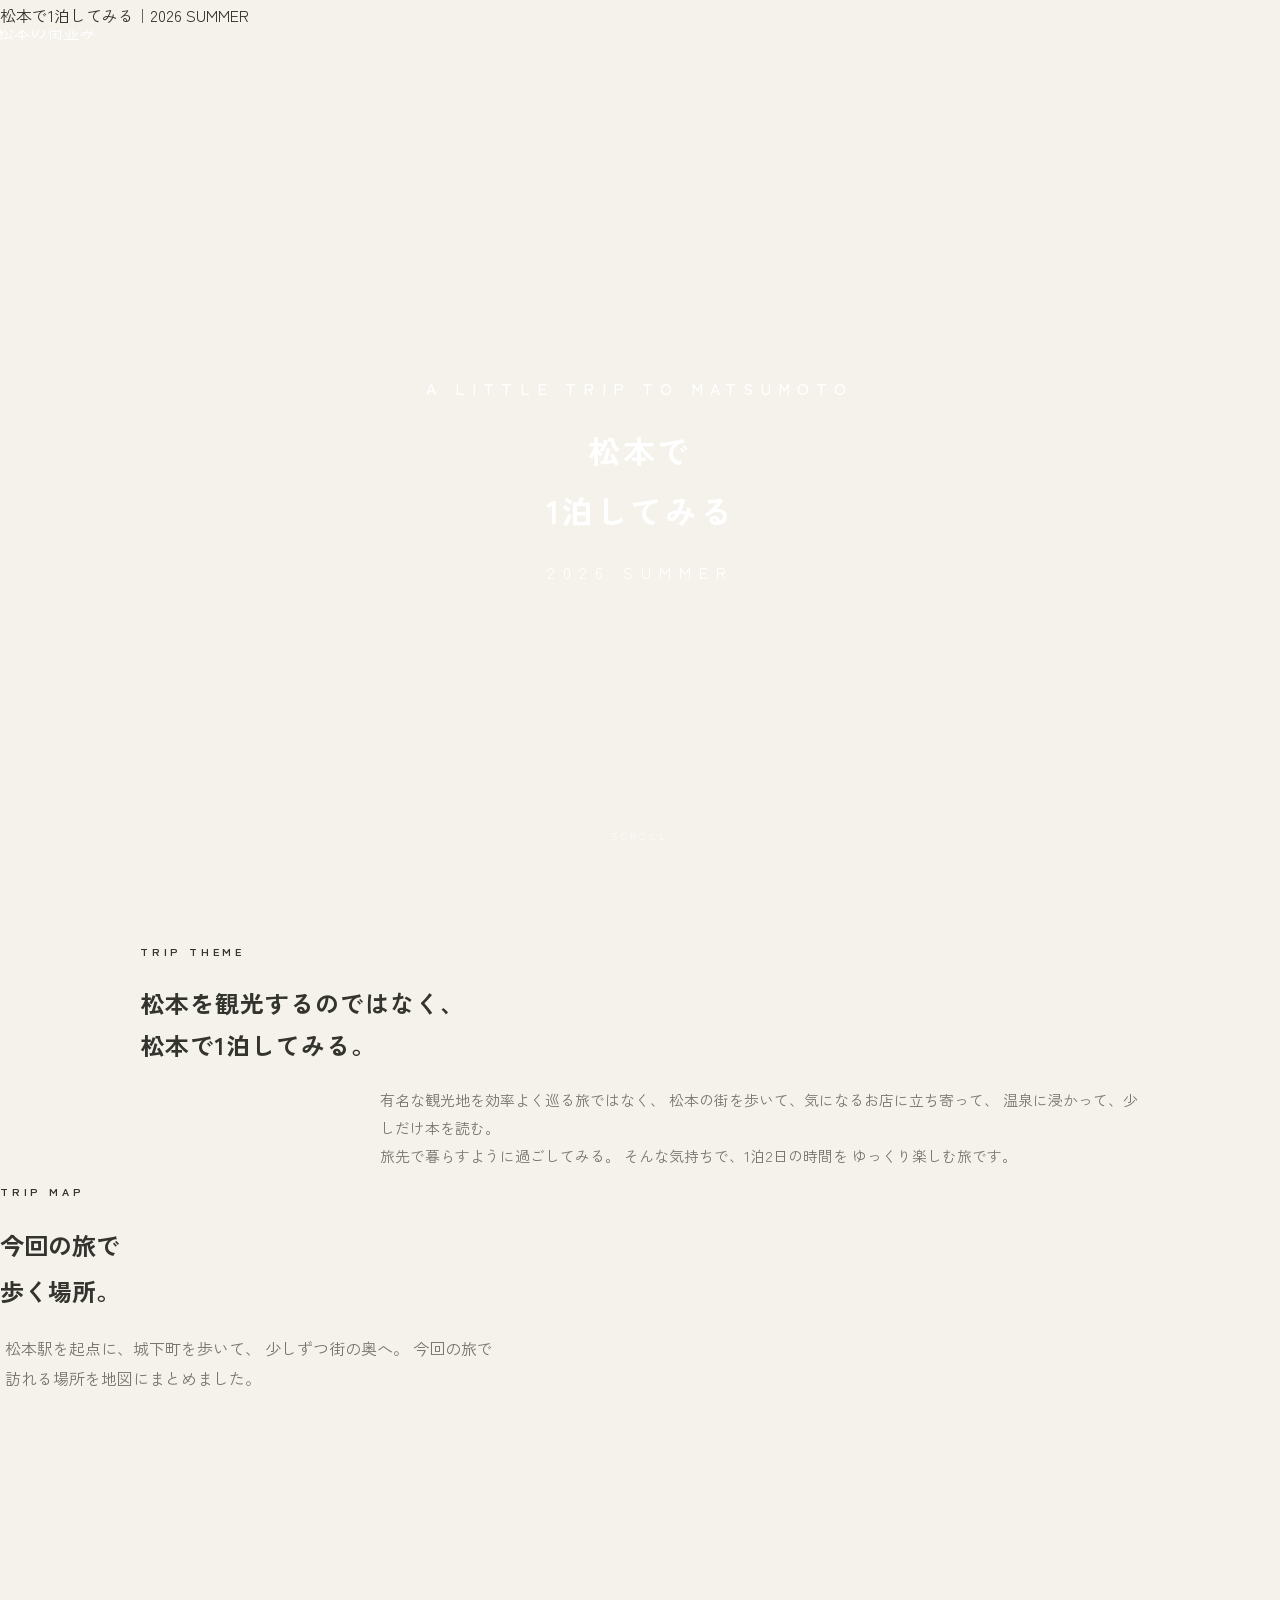
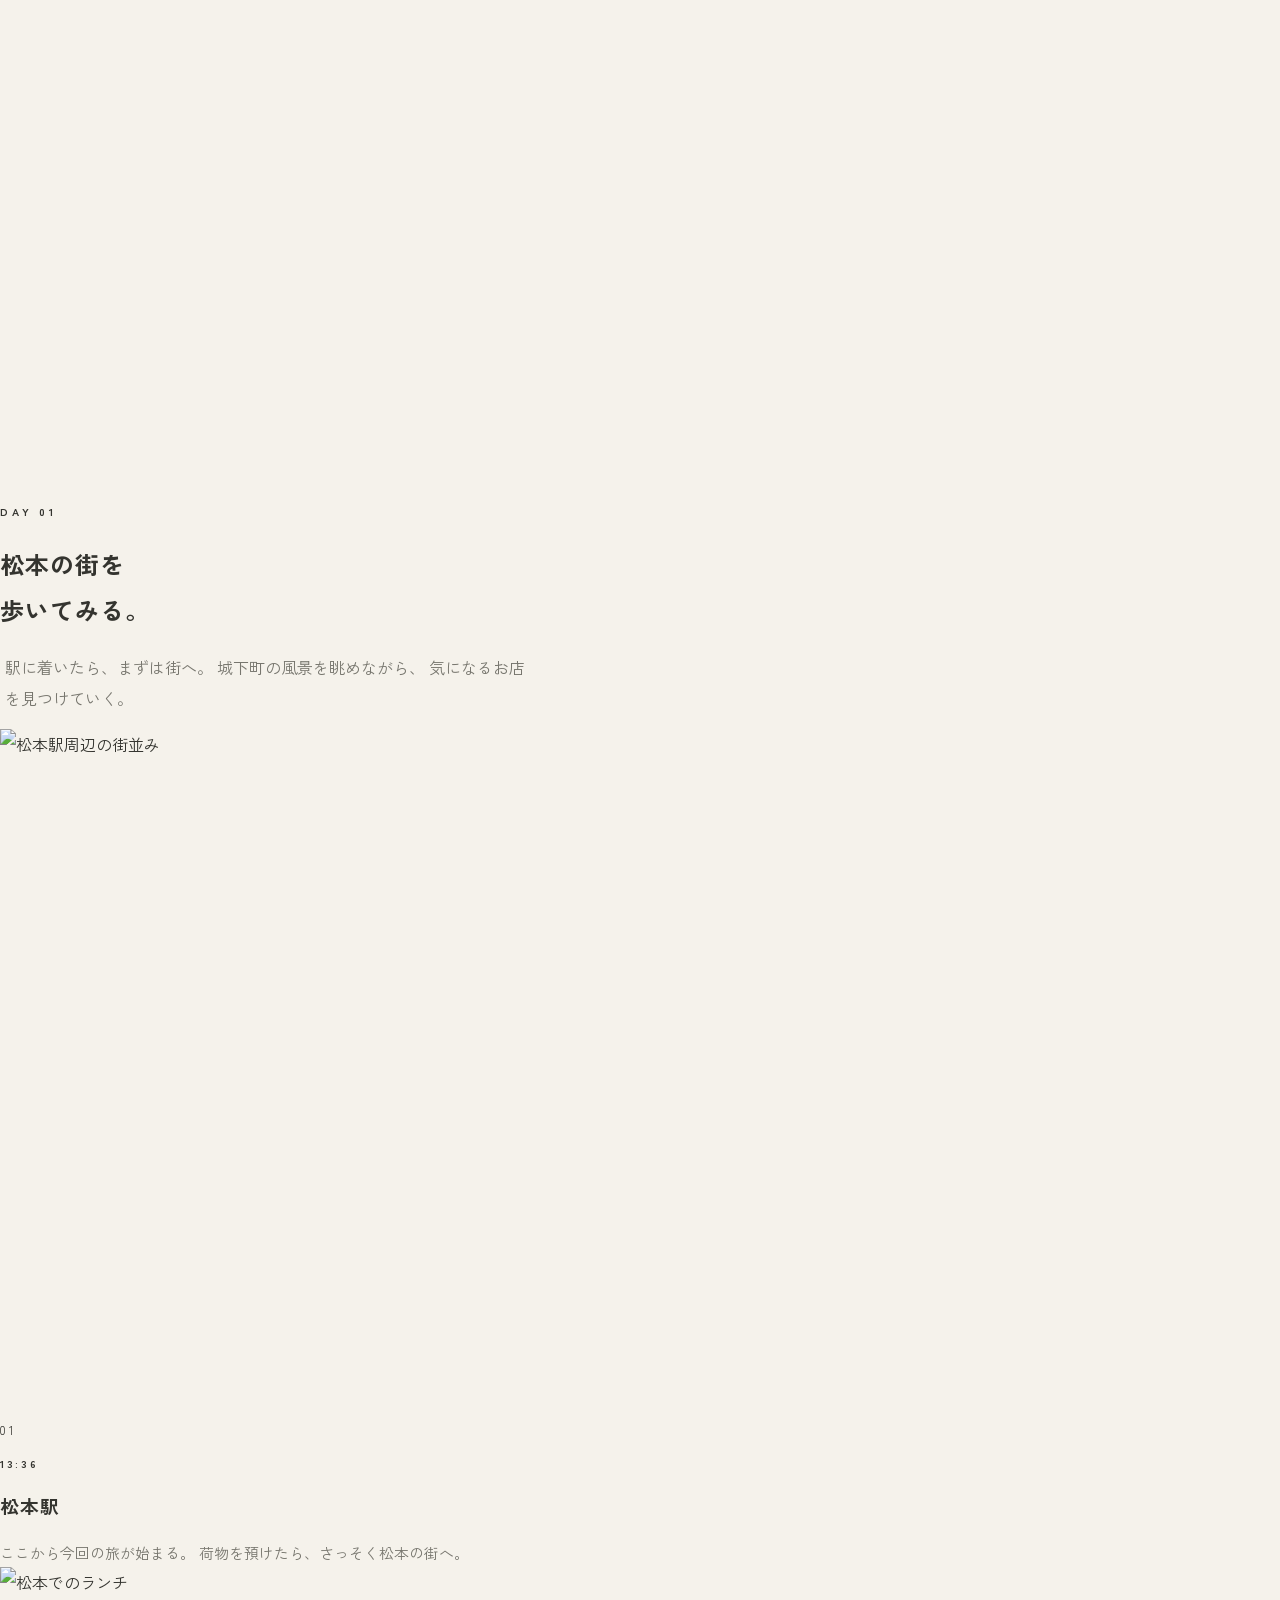
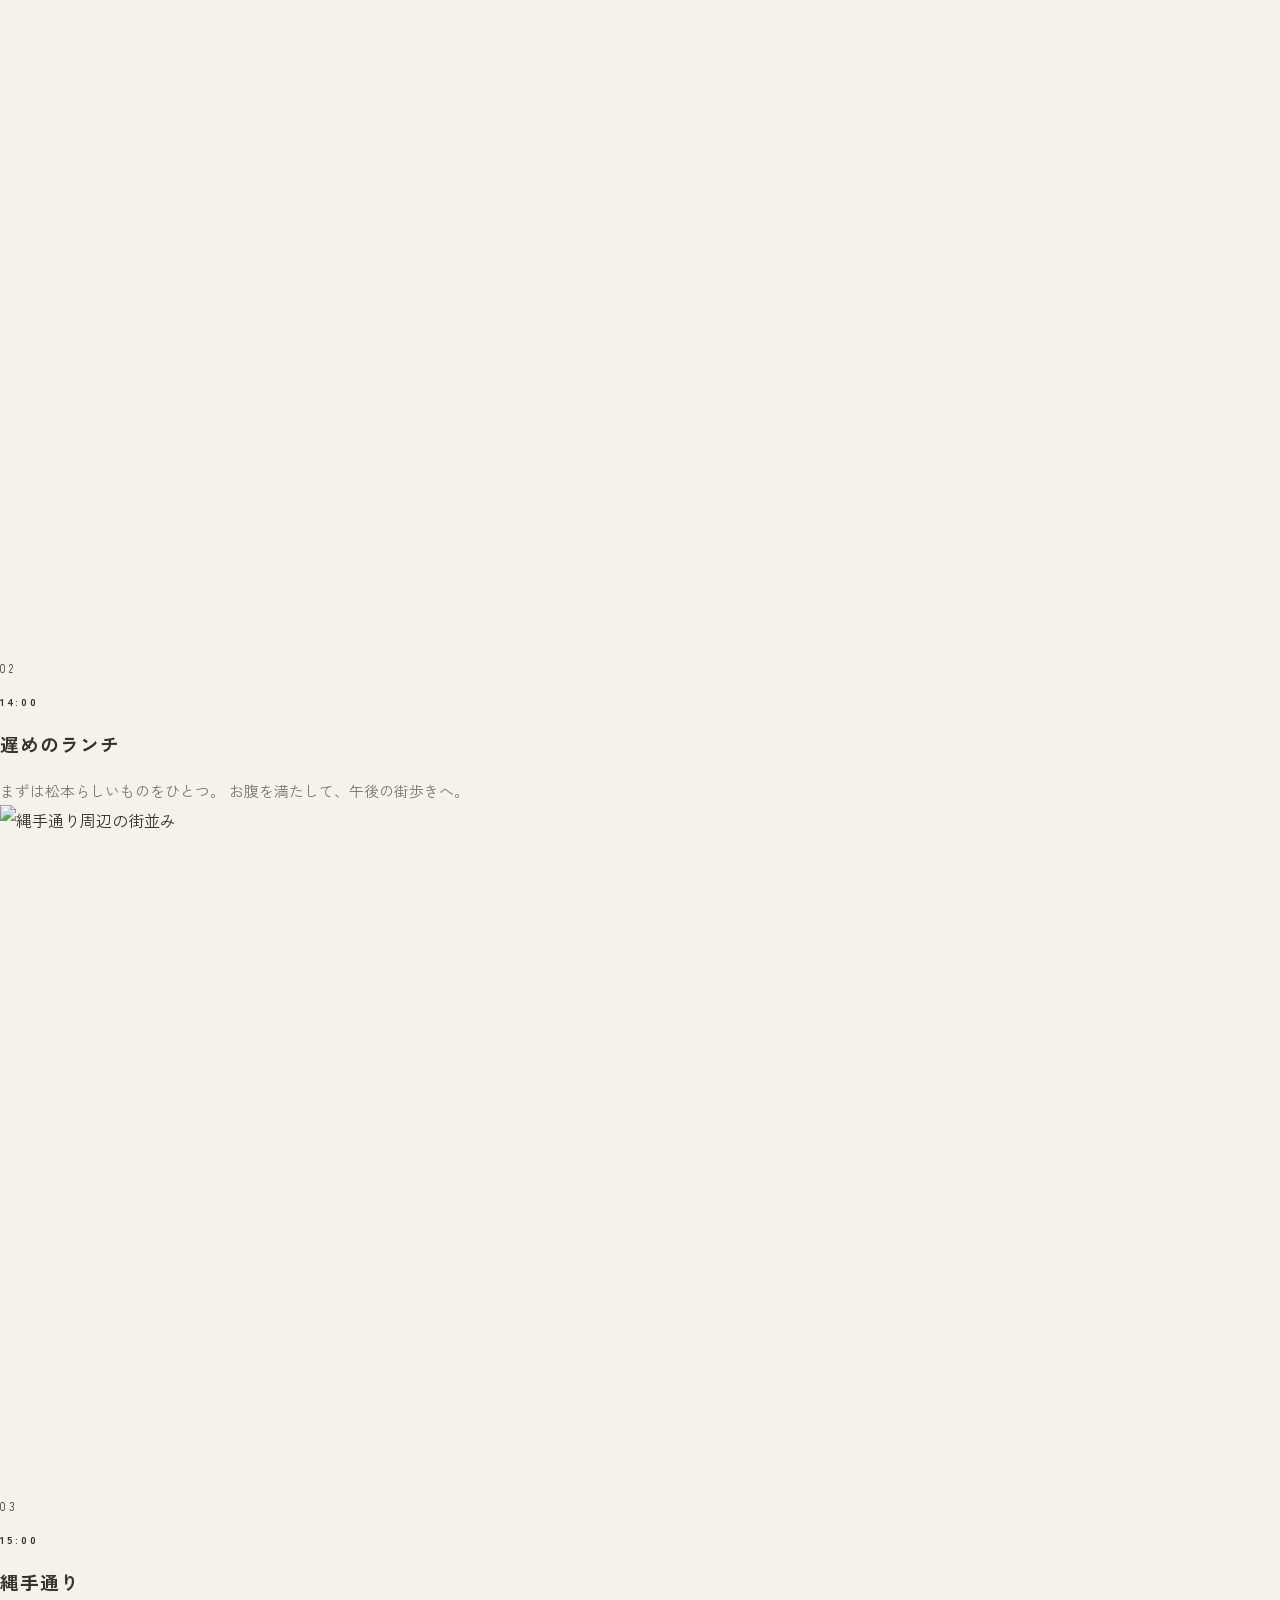
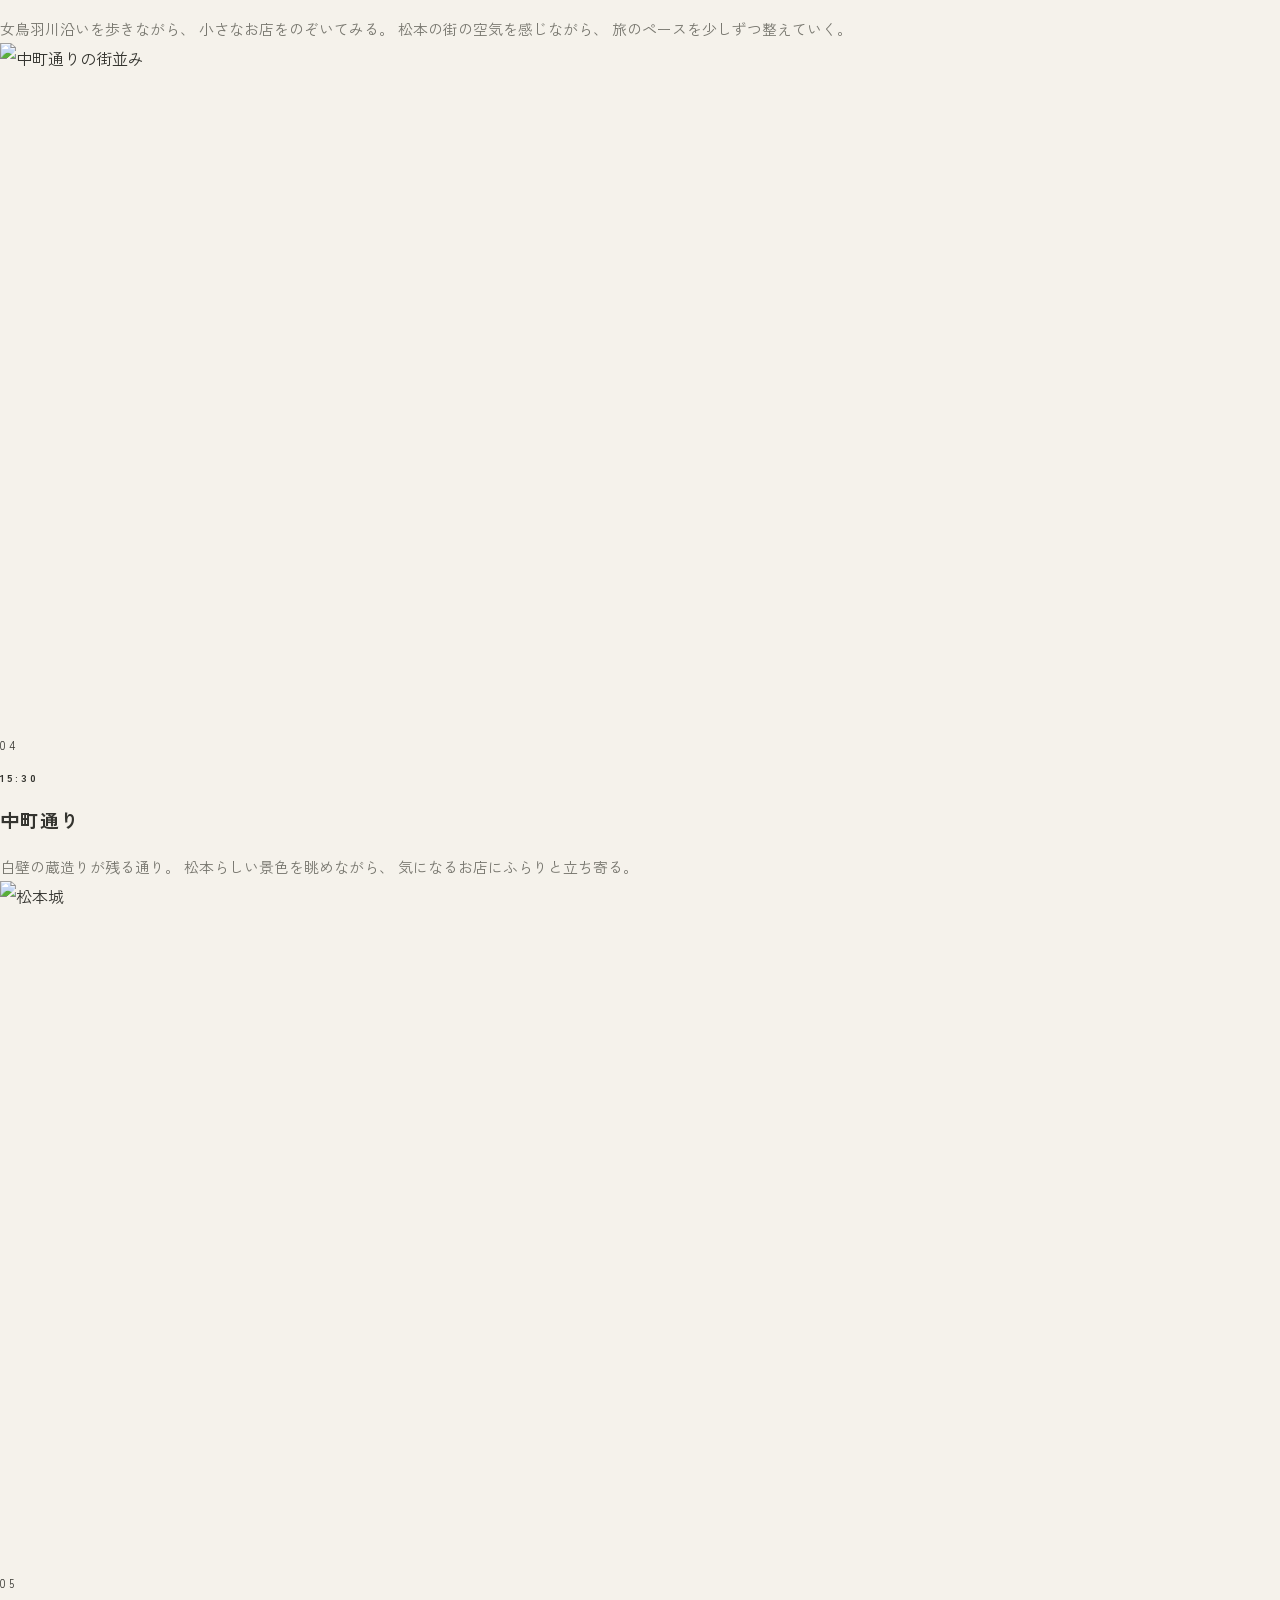
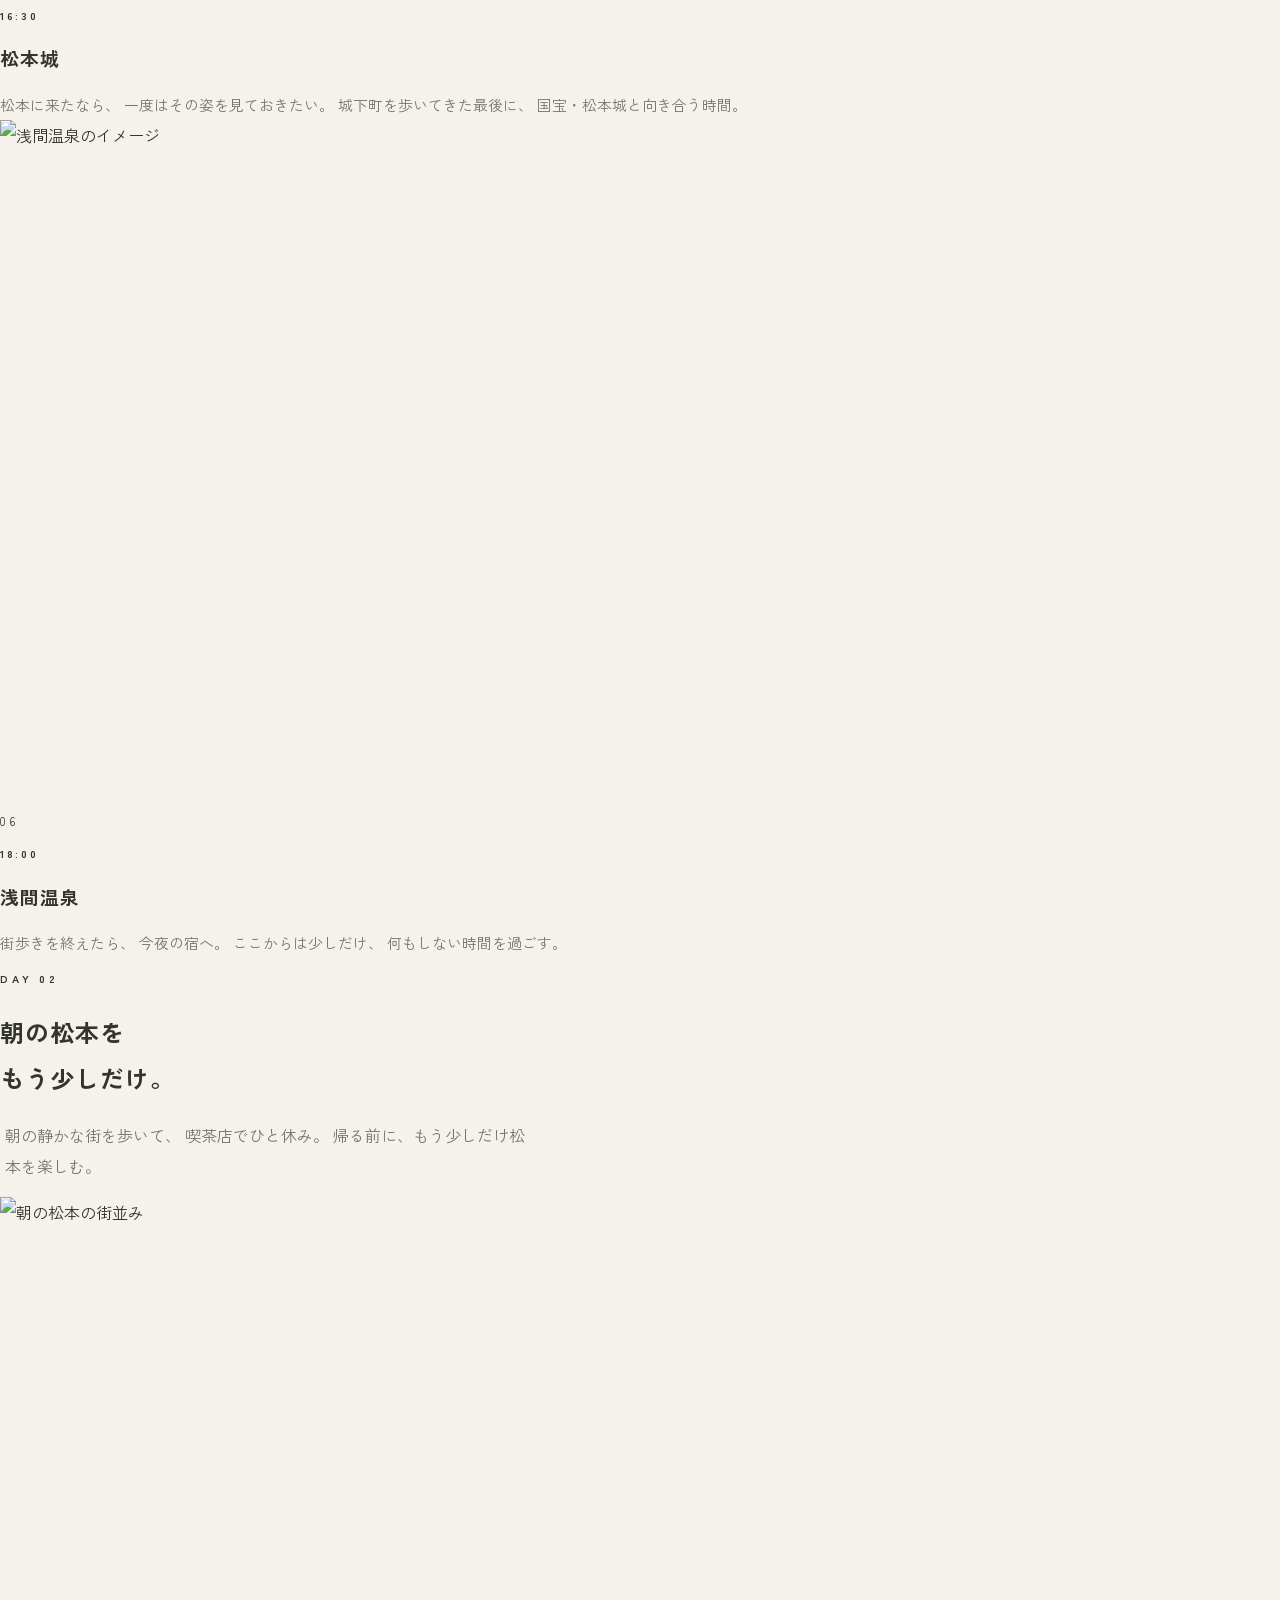
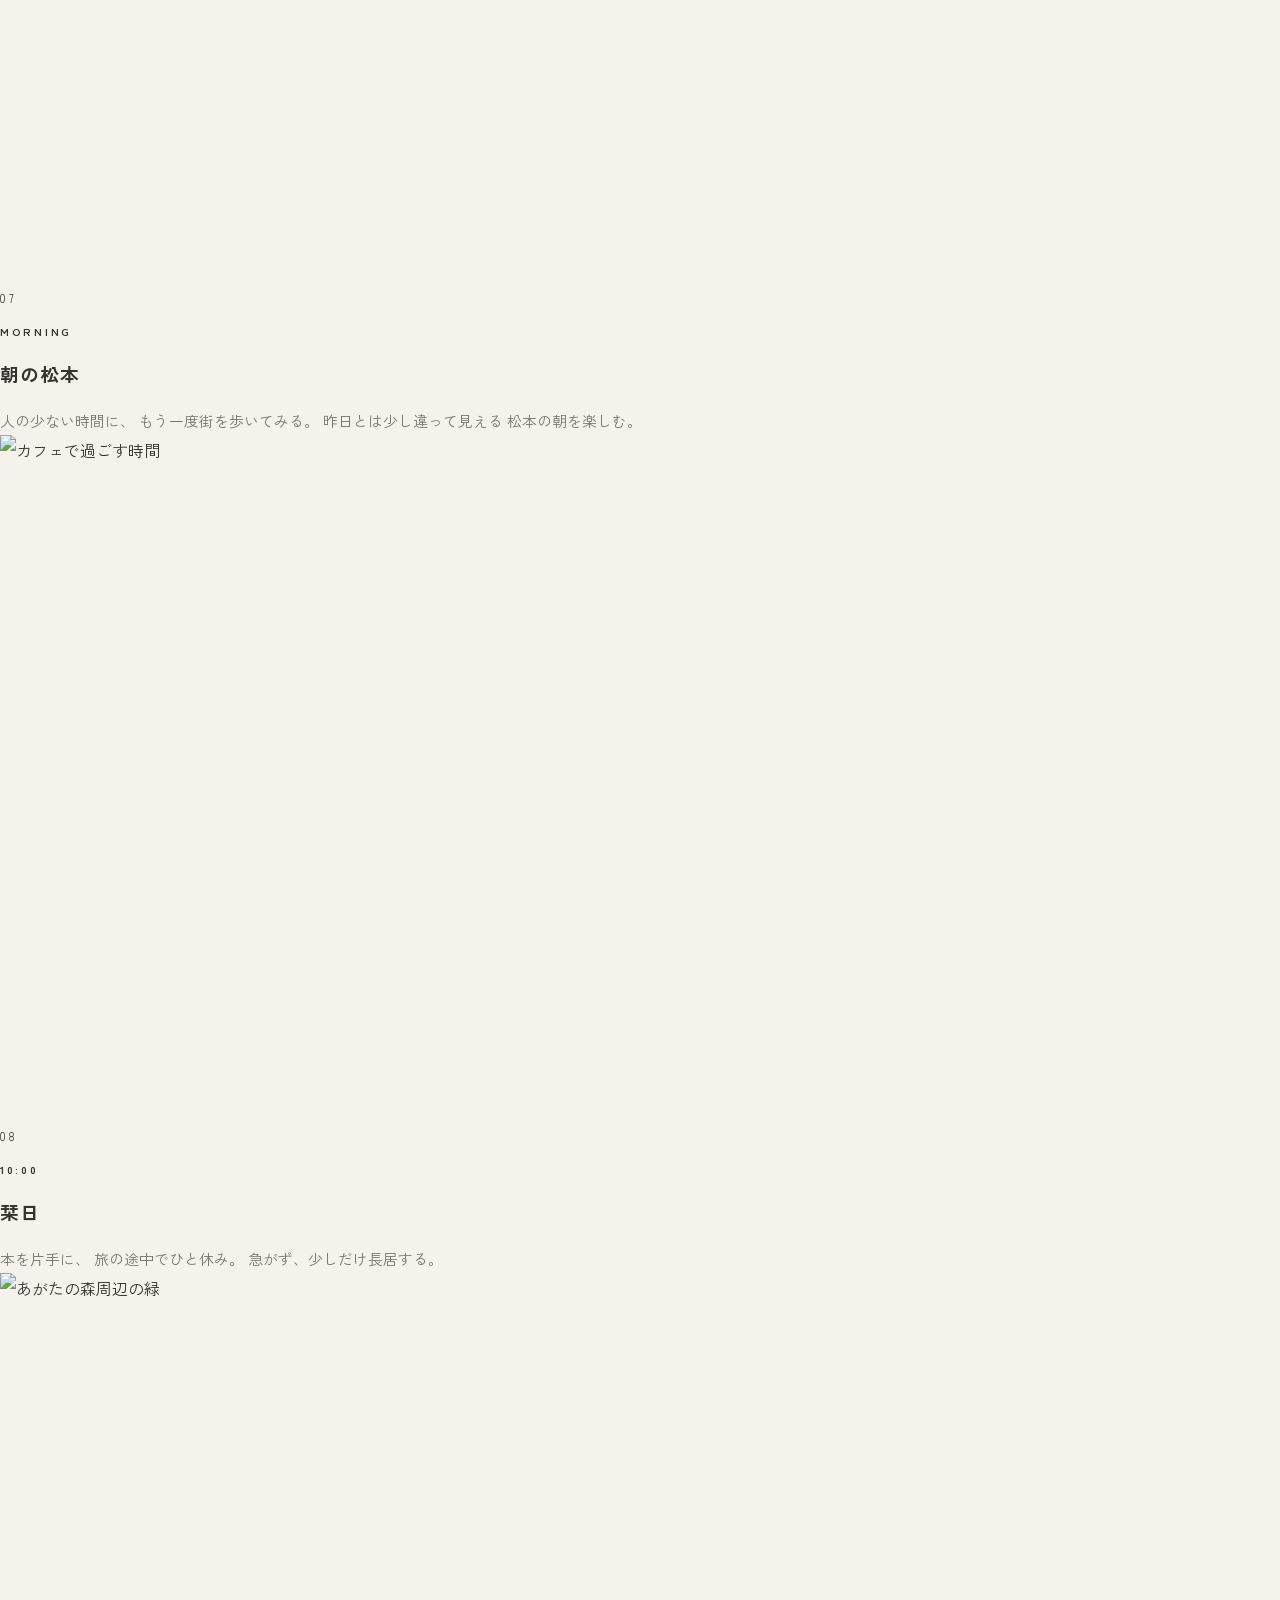
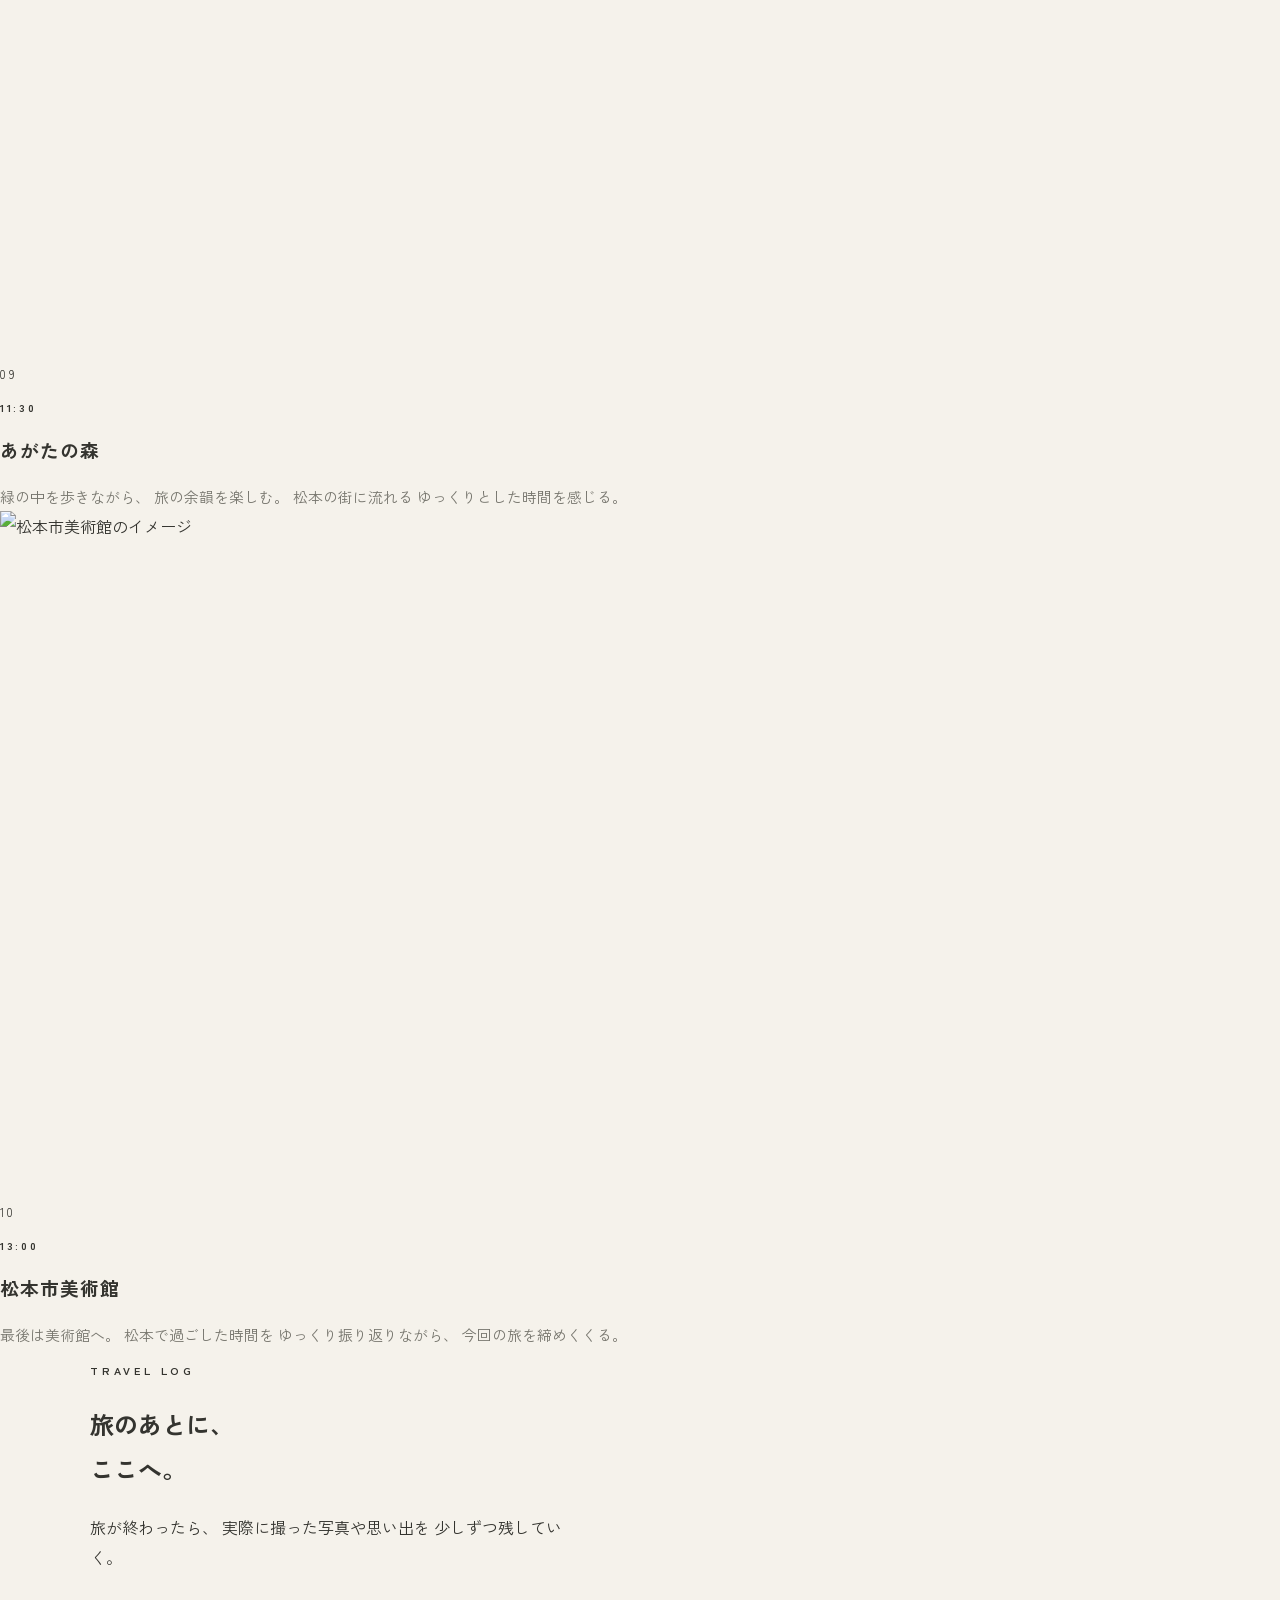
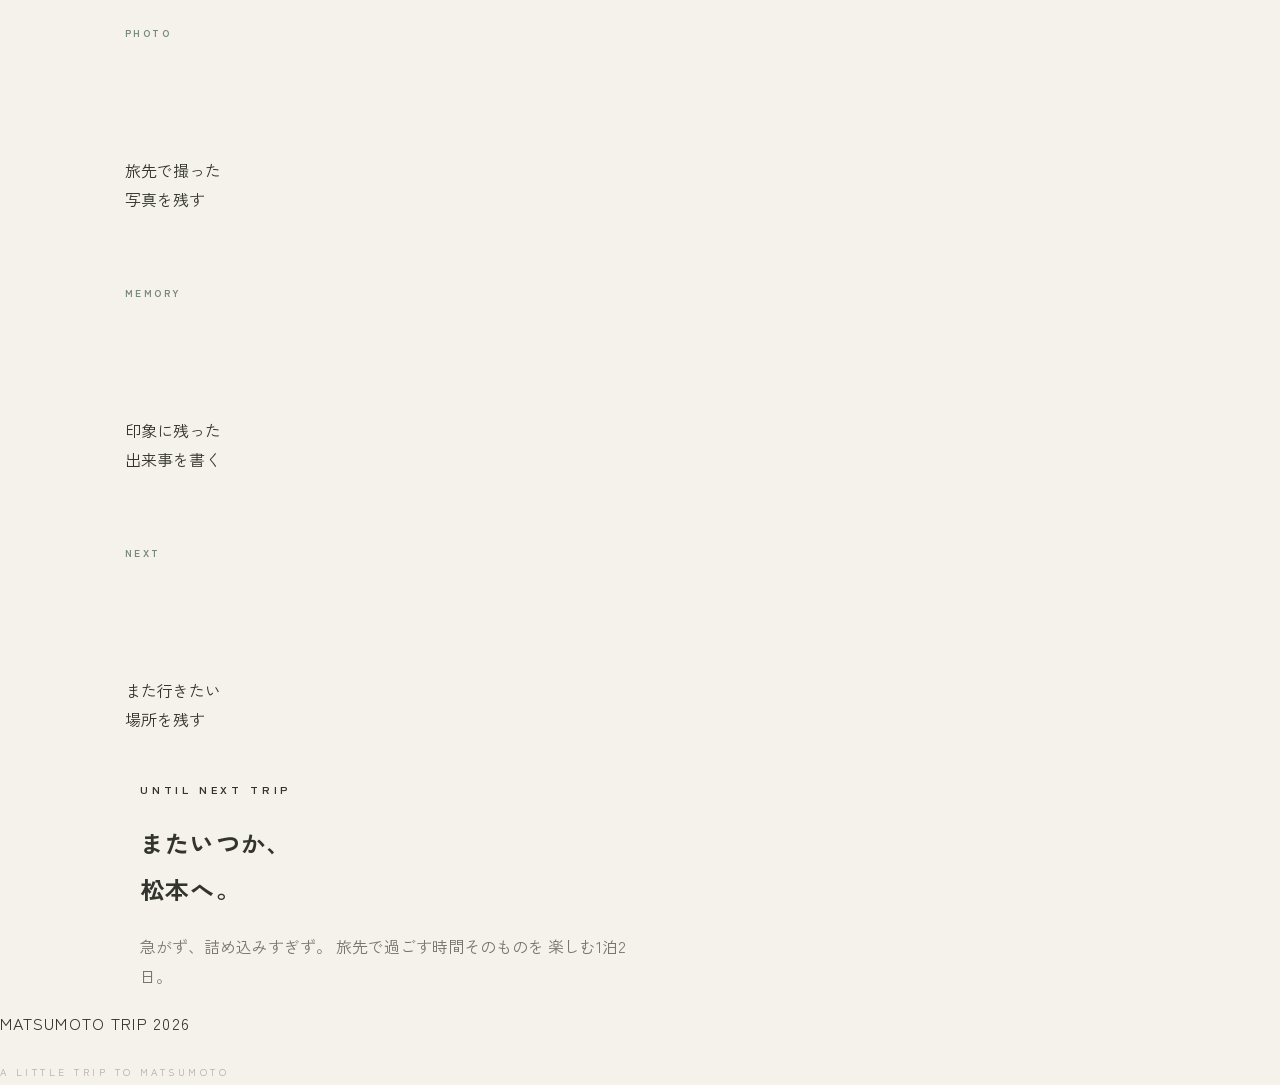
==== commit 6bc6d7a3: "Fix meta tag attributes in index.html Corrected meta tag attributes and removed unnecessary line bre" ====
--- a/index.html
+++ b/index.html
@@ -1,664 +1,444 @@
 <!DOCTYPE html>
-
 <html lang="ja">
-
 <head>
   <meta charset="UTF-8">
 
 <meta
-name="viewport"
-content="width=device-width, initial-scale=1.0"
-
->
+name=“viewport”
+content=“width=device-width, initial-scale=1.0”
 
 <meta
-name="description"
-content="松本を観光するのではなく、松本で1泊してみる。2026年夏の1泊2日、松本の街を歩く旅。"
-
->
+name=“description”
+content=“松本を観光するのではなく、松本で1泊してみる。2026年夏の1泊2日、松本の街を歩く旅。”
 
   <title>松本で1泊してみる｜2026 SUMMER</title>
-
   <link
     rel="stylesheet"
     href="style.css"
   >
 </head>
-
 <body>
-
 <!-- ==================================================
      COVER
 ================================================== -->
-
 <header class="hero">
-
   <div class="hero-image">
     <img
       src="https://images.unsplash.com/photo-1528360983277-13d401cdc186?auto=format&fit=crop&w=2400&q=90"
       alt="松本の街並み"
     >
   </div>
-
   <div class="hero-overlay"></div>
-
   <div class="hero-content">
-
-```
 <p class="hero-kicker">
   A LITTLE TRIP TO MATSUMOTO
 </p>
-
 <h1>
   松本で<br>
   1泊してみる
 </h1>
-
 <p class="hero-date">
   2026 SUMMER
 </p>
-```
-
-  </div>
-
+  </div>
   <div class="hero-scroll">
     SCROLL
   </div>
-
 </header>
-
 <!-- ==================================================
      INTRO
 ================================================== -->
-
 <section class="intro">
-
   <div class="intro-inner">
-
-```
 <p class="section-label">
   TRIP THEME
 </p>
-
 <h2>
   松本を観光するのではなく、<br>
   松本で1泊してみる。
 </h2>
-
 <div class="intro-columns">
-
   <p>
     有名な観光地を効率よく巡る旅ではなく、
     松本の街を歩いて、気になるお店に立ち寄って、
     温泉に浸かって、少しだけ本を読む。
   </p>
-
   <p>
     旅先で暮らすように過ごしてみる。
     そんな気持ちで、1泊2日の時間を
     ゆっくり楽しむ旅です。
   </p>
-
-</div>
-```
-
-  </div>
-
-</section>
-
+</div>
+  </div>
+</section>
 <!-- ==================================================
      TRIP MAP
 ================================================== -->
-
 <section class="map-section">
-
   <div class="section-heading">
-
-```
 <p class="section-label">
   TRIP MAP
 </p>
-
 <h2>
   今回の旅で<br>
   歩く場所。
 </h2>
-
 <p>
   松本駅を起点に、城下町を歩いて、
   少しずつ街の奥へ。
   今回の旅で訪れる場所を地図にまとめました。
 </p>
-```
-
-  </div>
-
+  </div>
   <div class="map-wrapper">
-
-```
 <iframe
   src="https://www.google.com/maps/d/u/0/embed?mid=1wYNHDOt4-7u02I9-ETZgyLfkZEpLhyE&ehbc=2E312F&noprof=1"
   title="松本旅行 Google My Maps"
   loading="lazy"
   allowfullscreen
 ></iframe>
-```
-
-  </div>
-
-</section>
-
+  </div>
+</section>
 <!-- ==================================================
      DAY 1
 ================================================== -->
-
 <main>
-
 <section class="day day-1">
-
   <div class="day-intro">
-
-```
 <p class="section-label">
   DAY 01
 </p>
-
 <h2>
   松本の街を<br>
   歩いてみる。
 </h2>
-
 <p class="day-lead">
   駅に着いたら、まずは街へ。
   城下町の風景を眺めながら、
   気になるお店を見つけていく。
 </p>
-```
-
-  </div>
-
+  </div>
   <!-- ==================================================
        DAY 1 / SPOT 01
   ================================================== -->
-
   <article class="story">
-
-```
-<div class="story-image">
-
+<div class="story-image">
   <img
     src="https://images.unsplash.com/photo-1500530855697-b586d89ba3ee?auto=format&fit=crop&w=1600&q=85"
     alt="松本駅周辺の街並み"
     loading="lazy"
   >
-
-</div>
-
-<div class="story-text">
-
+</div>
+<div class="story-text">
   <p class="story-number">
     01
   </p>
-
   <p class="story-time">
     13:36
   </p>
-
   <h3>
     松本駅
   </h3>
-
   <p>
     ここから今回の旅が始まる。
     荷物を預けたら、さっそく松本の街へ。
   </p>
-
-</div>
-```
-
-  </article>
-
+</div>
+  </article>
   <!-- ==================================================
        DAY 1 / SPOT 02
   ================================================== -->
-
   <article class="story reverse">
-
-```
-<div class="story-image">
-
+<div class="story-image">
   <img
     src="https://images.unsplash.com/photo-1552611052-33e04de081de?auto=format&fit=crop&w=1600&q=85"
     alt="松本でのランチ"
     loading="lazy"
   >
-
-</div>
-
-<div class="story-text">
-
+</div>
+<div class="story-text">
   <p class="story-number">
     02
   </p>
-
   <p class="story-time">
     14:00
   </p>
-
   <h3>
     遅めのランチ
   </h3>
-
   <p>
     まずは松本らしいものをひとつ。
     お腹を満たして、午後の街歩きへ。
   </p>
-
-</div>
-```
-
-  </article>
-
+</div>
+  </article>
   <!-- ==================================================
        DAY 1 / SPOT 03
   ================================================== -->
-
   <article class="story">
-
-```
-<div class="story-image">
-
+<div class="story-image">
   <img
     src="https://images.unsplash.com/photo-1477959858617-67f85cf4f1df?auto=format&fit=crop&w=1600&q=85"
     alt="縄手通り周辺の街並み"
     loading="lazy"
   >
-
-</div>
-
-<div class="story-text">
-
+</div>
+<div class="story-text">
   <p class="story-number">
     03
   </p>
-
   <p class="story-time">
     15:00
   </p>
-
   <h3>
     縄手通り
   </h3>
-
   <p>
     女鳥羽川沿いを歩きながら、
     小さなお店をのぞいてみる。
     松本の街の空気を感じながら、
     旅のペースを少しずつ整えていく。
   </p>
-
-</div>
-```
-
-  </article>
-
+</div>
+  </article>
   <!-- ==================================================
        DAY 1 / SPOT 04
   ================================================== -->
-
   <article class="story reverse">
-
-```
-<div class="story-image">
-
+<div class="story-image">
   <img
     src="https://images.unsplash.com/photo-1523731407965-2430cd12f5e4?auto=format&fit=crop&w=1600&q=85"
     alt="中町通りの街並み"
     loading="lazy"
   >
-
-</div>
-
-<div class="story-text">
-
+</div>
+<div class="story-text">
   <p class="story-number">
     04
   </p>
-
   <p class="story-time">
     15:30
   </p>
-
   <h3>
     中町通り
   </h3>
-
   <p>
     白壁の蔵造りが残る通り。
     松本らしい景色を眺めながら、
     気になるお店にふらりと立ち寄る。
   </p>
-
-</div>
-```
-
-  </article>
-
+</div>
+  </article>
   <!-- ==================================================
        DAY 1 / SPOT 05
   ================================================== -->
-
   <article class="story">
-
-```
-<div class="story-image">
-
+<div class="story-image">
   <img
     src="https://images.unsplash.com/photo-1528360983277-13d401cdc186?auto=format&fit=crop&w=1600&q=85"
     alt="松本城"
     loading="lazy"
   >
-
-</div>
-
-<div class="story-text">
-
+</div>
+<div class="story-text">
   <p class="story-number">
     05
   </p>
-
   <p class="story-time">
     16:30
   </p>
-
   <h3>
     松本城
   </h3>
-
   <p>
     松本に来たなら、
     一度はその姿を見ておきたい。
     城下町を歩いてきた最後に、
     国宝・松本城と向き合う時間。
   </p>
-
-</div>
-```
-
-  </article>
-
+</div>
+  </article>
   <!-- ==================================================
        DAY 1 / SPOT 06
   ================================================== -->
-
   <article class="story reverse">
-
-```
-<div class="story-image">
-
+<div class="story-image">
   <img
     src="https://images.unsplash.com/photo-1540541338287-41700207dee6?auto=format&fit=crop&w=1600&q=85"
     alt="浅間温泉のイメージ"
     loading="lazy"
   >
-
-</div>
-
-<div class="story-text">
-
+</div>
+<div class="story-text">
   <p class="story-number">
     06
   </p>
-
   <p class="story-time">
     18:00
   </p>
-
   <h3>
     浅間温泉
   </h3>
-
   <p>
     街歩きを終えたら、
     今夜の宿へ。
     ここからは少しだけ、
     何もしない時間を過ごす。
   </p>
-
-</div>
-```
-
-  </article>
-
-</section>
-
+</div>
+  </article>
+</section>
 <!-- ==================================================
      DAY 2
 ================================================== -->
-
 <section class="day day-2">
-
   <div class="day-intro">
-
-```
 <p class="section-label">
   DAY 02
 </p>
-
 <h2>
   朝の松本を<br>
   もう少しだけ。
 </h2>
-
 <p class="day-lead">
   朝の静かな街を歩いて、
   喫茶店でひと休み。
   帰る前に、もう少しだけ松本を楽しむ。
 </p>
-```
-
-  </div>
-
+  </div>
   <!-- ==================================================
        DAY 2 / SPOT 07
   ================================================== -->
-
   <article class="story">
-
-```
-<div class="story-image">
-
+<div class="story-image">
   <img
     src="https://images.unsplash.com/photo-1500534623283-312aade485b7?auto=format&fit=crop&w=1600&q=85"
     alt="朝の松本の街並み"
     loading="lazy"
   >
-
-</div>
-
-<div class="story-text">
-
+</div>
+<div class="story-text">
   <p class="story-number">
     07
   </p>
-
   <p class="story-time">
     MORNING
   </p>
-
   <h3>
     朝の松本
   </h3>
-
   <p>
     人の少ない時間に、
     もう一度街を歩いてみる。
     昨日とは少し違って見える
     松本の朝を楽しむ。
   </p>
-
-</div>
-```
-
-  </article>
-
+</div>
+  </article>
   <!-- ==================================================
        DAY 2 / SPOT 08
   ================================================== -->
-
   <article class="story reverse">
-
-```
-<div class="story-image">
-
+<div class="story-image">
   <img
     src="https://images.unsplash.com/photo-1495474472287-4d71bcdd2085?auto=format&fit=crop&w=1600&q=85"
     alt="カフェで過ごす時間"
     loading="lazy"
   >
-
-</div>
-
-<div class="story-text">
-
+</div>
+<div class="story-text">
   <p class="story-number">
     08
   </p>
-
   <p class="story-time">
     10:00
   </p>
-
   <h3>
     栞日
   </h3>
-
   <p>
     本を片手に、
     旅の途中でひと休み。
     急がず、少しだけ長居する。
   </p>
-
-</div>
-```
-
-  </article>
-
+</div>
+  </article>
   <!-- ==================================================
        DAY 2 / SPOT 09
   ================================================== -->
-
   <article class="story">
-
-```
-<div class="story-image">
-
+<div class="story-image">
   <img
     src="https://images.unsplash.com/photo-1448375240586-882707db888b?auto=format&fit=crop&w=1600&q=85"
     alt="あがたの森周辺の緑"
     loading="lazy"
   >
-
-</div>
-
-<div class="story-text">
-
+</div>
+<div class="story-text">
   <p class="story-number">
     09
   </p>
-
   <p class="story-time">
     11:30
   </p>
-
   <h3>
     あがたの森
   </h3>
-
   <p>
     緑の中を歩きながら、
     旅の余韻を楽しむ。
     松本の街に流れる
     ゆっくりとした時間を感じる。
   </p>
-
-</div>
-```
-
-  </article>
-
+</div>
+  </article>
   <!-- ==================================================
        DAY 2 / SPOT 10
   ================================================== -->
-
   <article class="story reverse">
-
-```
-<div class="story-image">
-
+<div class="story-image">
   <img
     src="https://images.unsplash.com/photo-1564399579883-451a5d44ec08?auto=format&fit=crop&w=1600&q=85"
     alt="松本市美術館のイメージ"
     loading="lazy"
   >
-
-</div>
-
-<div class="story-text">
-
+</div>
+<div class="story-text">
   <p class="story-number">
     10
   </p>
-
   <p class="story-time">
     13:00
   </p>
-
   <h3>
     松本市美術館
   </h3>
-
   <p>
     最後は美術館へ。
     松本で過ごした時間を
     ゆっくり振り返りながら、
     今回の旅を締めくくる。
   </p>
-
-</div>
-```
-
-  </article>
-
-</section>
-
+</div>
+  </article>
+</section>
 <!-- ==================================================
      TRAVEL LOG
 ================================================== -->
-
 <section class="travel-log">
-
   <div class="travel-log-inner">
-
-```
 <p class="section-label">
   TRAVEL LOG
 </p>
-
 <h2>
   旅のあとに、<br>
   ここへ。
 </h2>
-
 <p class="travel-log-lead">
   旅が終わったら、
   実際に撮った写真や思い出を
   少しずつ残していく。
 </p>
-
-
 <div class="travel-log-grid">
-
   <div class="travel-log-card">
     <span>PHOTO</span>
     <p>
@@ -666,7 +446,6 @@
       写真を残す
     </p>
   </div>
-
   <div class="travel-log-card">
     <span>MEMORY</span>
     <p>
@@ -674,7 +453,6 @@
       出来事を書く
     </p>
   </div>
-
   <div class="travel-log-card">
     <span>NEXT</span>
     <p>
@@ -682,61 +460,39 @@
       場所を残す
     </p>
   </div>
-
-</div>
-```
-
-  </div>
-
-</section>
-
+</div>
+  </div>
+</section>
 <!-- ==================================================
      ENDING
 ================================================== -->
-
 <section class="ending">
-
   <div class="ending-inner">
-
-```
 <p class="section-label">
   UNTIL NEXT TRIP
 </p>
-
 <h2>
   またいつか、<br>
   松本へ。
 </h2>
-
 <p>
   急がず、詰め込みすぎず。
   旅先で過ごす時間そのものを
   楽しむ1泊2日。
 </p>
-```
-
-  </div>
-
-</section>
-
+  </div>
+</section>
 </main>
-
 <!-- ==================================================
      FOOTER
 ================================================== -->
-
 <footer>
-
   <p>
     MATSUMOTO TRIP 2026
   </p>
-
   <small>
     A LITTLE TRIP TO MATSUMOTO
   </small>
-
 </footer>
-
 </body>
-
 </html>
--- a/style.css
+++ b/style.css
@@ -0,0 +1,1599 @@
+@import url('https://fonts.googleapis.com/css2?family=Noto+Serif+JP:wght@400;500;600&family=Zen+Kaku+Gothic+New:wght@400;500;700&display=swap');
+
+/* ==================================================
+VARIABLES
+================================================== */
+
+:root {
+
+--paper: #f5f2eb;
+
+--paper-light: #fbfaf6;
+
+--paper-dark: #e8e4da;
+
+--ink: #34342f;
+
+--muted: #77766e;
+
+--light: #aaa79d;
+
+--line: #d8d4c9;
+
+--green: #788879;
+
+--brown: #9a8067;
+
+--white: #fffdf8;
+
+}
+
+/* ==================================================
+RESET
+================================================== */
+
+* {
+  box-sizing: border-box;
+  }
+
+html {
+scroll-behavior: smooth;
+}
+
+body {
+
+margin: 0;
+
+background: var(--paper);
+
+color: var(--ink);
+
+font-family:
+'Zen Kaku Gothic New',
+sans-serif;
+
+line-height: 1.9;
+
+-webkit-font-smoothing: antialiased;
+
+}
+
+img {
+
+display: block;
+
+width: 100%;
+
+max-width: 100%;
+
+}
+
+a {
+
+color: inherit;
+
+}
+
+/* ==================================================
+HERO
+================================================== */
+
+.hero {
+
+position: relative;
+
+width: 100%;
+
+height: 100vh;
+
+min-height: 680px;
+
+display: flex;
+
+align-items: center;
+
+justify-content: center;
+
+overflow: hidden;
+
+color: #ffffff;
+
+}
+
+.hero-image {
+
+position: absolute;
+
+inset: 0;
+
+overflow: hidden;
+
+}
+
+.hero-image img {
+
+width: 100%;
+
+height: 100%;
+
+object-fit: cover;
+
+object-position: center;
+
+transform: scale(1.03);
+
+}
+
+.hero-overlay {
+
+position: absolute;
+
+inset: 0;
+
+z-index: 1;
+
+background:
+
+```
+linear-gradient(
+
+  180deg,
+
+  rgba(20, 20, 20, 0.12),
+
+  rgba(20, 20, 20, 0.18) 40%,
+
+  rgba(20, 20, 20, 0.72)
+
+);
+```
+
+}
+
+.hero-content {
+
+position: relative;
+
+z-index: 2;
+
+width: 90%;
+
+max-width: 1100px;
+
+text-align: center;
+
+}
+
+.hero-kicker {
+
+margin:
+
+```
+0
+
+0
+
+35px;
+```
+
+font-size: 0.7rem;
+
+letter-spacing: 0.45em;
+
+font-weight: 500;
+
+}
+
+.hero h1 {
+
+margin: 0;
+
+font-family:
+
+```
+'Noto Serif JP',
+
+serif;
+```
+
+font-weight: 400;
+
+font-size:
+
+```
+clamp(
+
+  4rem,
+
+  10vw,
+
+  9rem
+
+);
+```
+
+line-height: 1.35;
+
+letter-spacing: 0.08em;
+
+text-shadow:
+
+```
+0
+
+3px
+
+25px
+
+rgba(
+
+  0,
+
+  0,
+
+  0,
+
+  0.25
+
+);
+```
+
+}
+
+.hero-date {
+
+margin:
+
+```
+40px
+
+0
+
+0;
+```
+
+font-size: 0.7rem;
+
+letter-spacing: 0.5em;
+
+}
+
+.hero-scroll {
+
+position: absolute;
+
+z-index: 2;
+
+bottom: 30px;
+
+left: 50%;
+
+transform: translateX(-50%);
+
+font-size: 0.6rem;
+
+letter-spacing: 0.35em;
+
+opacity: 0.85;
+
+}
+
+.hero-scroll::after {
+
+content: '';
+
+display: block;
+
+width: 1px;
+
+height: 55px;
+
+margin:
+
+```
+12px
+
+auto
+
+0;
+```
+
+background:
+
+```
+rgba(
+
+  255,
+
+  255,
+
+  255,
+
+  0.7
+
+);
+```
+
+}
+
+/* ==================================================
+COMMON
+================================================== */
+
+.section-label {
+
+margin:
+
+```
+0
+
+0
+
+28px;
+```
+
+color: var(--green);
+
+font-size: 0.68rem;
+
+font-weight: 700;
+
+letter-spacing: 0.35em;
+
+}
+
+.section-heading h2,
+
+.day-intro h2,
+
+.ending h2,
+
+.travel-log h2 {
+
+font-family:
+
+```
+'Noto Serif JP',
+
+serif;
+```
+
+font-weight: 400;
+
+}
+
+/* ==================================================
+INTRO
+================================================== */
+
+.intro {
+
+padding:
+
+```
+180px
+
+30px
+
+200px;
+```
+
+background:
+
+```
+var(--paper-light);
+```
+
+}
+
+.intro-inner {
+
+max-width: 1000px;
+
+margin: 0 auto;
+
+}
+
+.intro h2 {
+
+margin:
+
+```
+0
+
+0
+
+80px;
+```
+
+font-family:
+
+```
+'Noto Serif JP',
+
+serif;
+```
+
+font-size:
+
+```
+clamp(
+
+  2.3rem,
+
+  5vw,
+
+  4.8rem
+
+);
+```
+
+font-weight: 400;
+
+line-height: 1.75;
+
+letter-spacing: 0.04em;
+
+}
+
+.intro-columns {
+
+display: grid;
+
+grid-template-columns:
+
+```
+repeat(
+
+  2,
+
+  1fr
+
+);
+```
+
+gap: 80px;
+
+max-width: 760px;
+
+margin-left: auto;
+
+}
+
+.intro-columns p {
+
+margin: 0;
+
+color: var(--muted);
+
+font-size: 0.93rem;
+
+}
+
+/* ==================================================
+MAP
+================================================== */
+
+.map-section {
+
+padding:
+
+```
+150px
+
+30px
+
+180px;
+```
+
+background:
+
+```
+var(--paper-dark);
+```
+
+}
+
+.section-heading {
+
+max-width: 1100px;
+
+margin:
+
+```
+0
+
+auto
+
+75px;
+```
+
+}
+
+.section-heading h2 {
+
+margin:
+
+```
+0
+
+35px;
+```
+
+font-size:
+
+```
+clamp(
+
+  3rem,
+
+  7vw,
+
+  6.5rem
+
+);
+```
+
+line-height: 1.4;
+
+}
+
+.section-heading > p:last-child {
+
+max-width: 500px;
+
+margin-left: 5px;
+
+color: var(--muted);
+
+}
+
+.map-wrapper {
+
+width: 100%;
+
+max-width: 1250px;
+
+margin: 0 auto;
+
+overflow: hidden;
+
+background:
+
+```
+var(--paper-light);
+```
+
+box-shadow:
+
+```
+0
+
+20px
+
+60px
+
+rgba(
+
+  60,
+
+  55,
+
+  45,
+
+  0.08
+
+);
+```
+
+}
+
+.map-wrapper iframe {
+
+display: block;
+
+width: 100%;
+
+height: 680px;
+
+border: 0;
+
+}
+
+/* ==================================================
+DAY
+================================================== */
+
+.day {
+
+padding:
+
+```
+180px
+
+30px
+
+230px;
+```
+
+}
+
+.day-1 {
+
+background:
+
+```
+var(--white);
+```
+
+}
+
+.day-2 {
+
+background:
+
+```
+var(--paper);
+```
+
+}
+
+.day-intro {
+
+max-width: 1100px;
+
+margin:
+
+```
+0
+
+auto
+
+160px;
+```
+
+}
+
+.day-intro h2 {
+
+margin:
+
+```
+0
+
+50px;
+```
+
+font-size:
+
+```
+clamp(
+
+  3.2rem,
+
+  8vw,
+
+  7.5rem
+
+);
+```
+
+line-height: 1.4;
+
+letter-spacing: 0.04em;
+
+}
+
+.day-lead {
+
+max-width: 520px;
+
+margin-left: 5px;
+
+color: var(--muted);
+
+}
+
+/* ==================================================
+STORY
+================================================== */
+
+.story {
+
+max-width: 1250px;
+
+margin:
+
+```
+0
+
+auto
+
+190px;
+```
+
+display: grid;
+
+grid-template-columns:
+
+```
+1.45fr
+
+0.75fr;
+```
+
+align-items: center;
+
+gap: 110px;
+
+}
+
+.story.reverse {
+
+grid-template-columns:
+
+```
+0.75fr
+
+1.45fr;
+```
+
+}
+
+.story.reverse .story-image {
+
+order: 2;
+
+}
+
+.story.reverse .story-text {
+
+order: 1;
+
+}
+
+.story-image {
+
+width: 100%;
+
+height: 680px;
+
+overflow: hidden;
+
+background:
+
+```
+var(--paper-dark);
+```
+
+}
+
+.story-image img {
+
+width: 100%;
+
+height: 100%;
+
+object-fit: cover;
+
+object-position: center;
+
+transition:
+
+```
+transform
+
+0.8s
+
+ease;
+```
+
+}
+
+.story-image:hover img {
+
+transform:
+
+```
+scale(
+
+  1.03
+
+);
+```
+
+}
+
+.story-text {
+
+padding:
+
+```
+20px
+
+30px;
+```
+
+}
+
+.story-number {
+
+margin:
+
+```
+0
+
+0
+
+12px;
+```
+
+color: var(--light);
+
+font-size: 0.7rem;
+
+letter-spacing: 0.25em;
+
+}
+
+.story-time {
+
+margin:
+
+```
+0
+
+0
+
+25px;
+```
+
+color: var(--brown);
+
+font-size: 0.68rem;
+
+font-weight: 700;
+
+letter-spacing: 0.25em;
+
+}
+
+.story h3 {
+
+margin:
+
+```
+0
+
+30px;
+```
+
+font-family:
+
+```
+'Noto Serif JP',
+
+serif;
+```
+
+font-size:
+
+```
+clamp(
+
+  2rem,
+
+  4vw,
+
+  3.8rem
+
+);
+```
+
+font-weight: 400;
+
+line-height: 1.5;
+
+letter-spacing: 0.05em;
+
+}
+
+.story-text > p:last-child {
+
+margin: 0;
+
+color: var(--muted);
+
+font-size: 0.93rem;
+
+}
+
+/* ==================================================
+TRAVEL LOG
+================================================== */
+
+.travel-log {
+
+padding:
+
+```
+180px
+
+30px
+
+200px;
+```
+
+background:
+
+```
+var(--paper-light);
+```
+
+}
+
+.travel-log-inner {
+
+max-width: 1100px;
+
+margin: 0 auto;
+
+}
+
+.travel-log h2 {
+
+margin:
+
+```
+0
+
+60px;
+```
+
+font-size:
+
+```
+clamp(
+
+  3rem,
+
+  7vw,
+
+  6rem
+
+);
+```
+
+line-height: 1.5;
+
+}
+
+.travel-log-lead {
+
+max-width: 500px;
+
+margin:
+
+```
+0
+
+0
+
+90px;
+```
+
+color: var(--muted);
+
+}
+
+.travel-log-grid {
+
+display: grid;
+
+grid-template-columns:
+
+```
+repeat(
+
+  3,
+
+  1fr
+
+);
+```
+
+gap: 20px;
+
+}
+
+.travel-log-card {
+
+min-height: 260px;
+
+padding: 35px;
+
+display: flex;
+
+flex-direction: column;
+
+justify-content: space-between;
+
+border:
+
+```
+1px
+
+solid
+
+var(--line);
+```
+
+background:
+
+```
+var(--white);
+```
+
+}
+
+.travel-log-card span {
+
+color: var(--green);
+
+font-size: 0.62rem;
+
+font-weight: 700;
+
+letter-spacing: 0.25em;
+
+}
+
+.travel-log-card p {
+
+margin: 0;
+
+font-family:
+
+```
+'Noto Serif JP',
+
+serif;
+```
+
+font-size: 1.2rem;
+
+line-height: 1.8;
+
+}
+
+/* ==================================================
+ENDING
+================================================== */
+
+.ending {
+
+padding:
+
+```
+230px
+
+30px
+
+250px;
+```
+
+background:
+
+```
+var(--paper-dark);
+```
+
+}
+
+.ending-inner {
+
+max-width: 1000px;
+
+margin: 0 auto;
+
+}
+
+.ending h2 {
+
+margin:
+
+```
+0
+
+75px;
+```
+
+font-size:
+
+```
+clamp(
+
+  3.5rem,
+
+  8vw,
+
+  7.5rem
+
+);
+```
+
+line-height: 1.45;
+
+letter-spacing: 0.05em;
+
+}
+
+.ending p:last-child {
+
+max-width: 500px;
+
+margin: 0;
+
+color: var(--muted);
+
+}
+
+/* ==================================================
+FOOTER
+================================================== */
+
+footer {
+
+padding:
+
+```
+100px
+
+30px;
+```
+
+text-align: center;
+
+background:
+
+```
+var(--paper);
+```
+
+}
+
+footer p {
+
+margin:
+
+```
+0
+
+20px;
+```
+
+font-family:
+
+```
+'Noto Serif JP',
+
+serif;
+```
+
+font-size: 1.15rem;
+
+letter-spacing: 0.08em;
+
+}
+
+footer small {
+
+color: var(--light);
+
+font-size: 0.62rem;
+
+letter-spacing: 0.35em;
+
+}
+
+/* ==================================================
+TABLET
+================================================== */
+
+@media (max-width: 950px) {
+
+.story,
+
+.story.reverse {
+
+```
+grid-template-columns:
+
+  1fr;
+
+gap: 55px;
+```
+
+}
+
+.story.reverse .story-image,
+
+.story.reverse .story-text {
+
+```
+order: initial;
+```
+
+}
+
+.story-image {
+
+```
+height: 560px;
+```
+
+}
+
+.story-text {
+
+```
+max-width: 700px;
+
+padding:
+
+  0
+
+  20px;
+```
+
+}
+
+.travel-log-grid {
+
+```
+grid-template-columns:
+
+  1fr;
+```
+
+}
+
+.travel-log-card {
+
+```
+min-height: 220px;
+```
+
+}
+
+}
+
+/* ==================================================
+MOBILE
+================================================== */
+
+@media (max-width: 600px) {
+
+.hero {
+
+```
+min-height: 650px;
+```
+
+}
+
+.hero h1 {
+
+```
+font-size:
+
+  clamp(
+
+    3.2rem,
+
+    16vw,
+
+    5rem
+
+  );
+
+line-height: 1.45;
+```
+
+}
+
+.hero-kicker {
+
+```
+font-size: 0.58rem;
+
+letter-spacing: 0.28em;
+```
+
+}
+
+.hero-date {
+
+```
+margin-top: 30px;
+```
+
+}
+
+.intro {
+
+```
+padding:
+
+  100px
+
+  25px
+
+  120px;
+```
+
+}
+
+.intro h2 {
+
+```
+margin-bottom: 55px;
+
+font-size: 2rem;
+
+line-height: 1.8;
+```
+
+}
+
+.intro-columns {
+
+```
+grid-template-columns:
+
+  1fr;
+
+gap: 25px;
+```
+
+}
+
+.map-section {
+
+```
+padding:
+
+  100px
+
+  20px
+
+  120px;
+```
+
+}
+
+.section-heading {
+
+```
+margin-bottom: 55px;
+```
+
+}
+
+.section-heading h2 {
+
+```
+margin:
+
+  0
+
+  30px
+
+  0;
+
+font-size: 3rem;
+```
+
+}
+
+.map-wrapper {
+
+```
+margin:
+
+  0
+
+  -5px;
+```
+
+}
+
+.map-wrapper iframe {
+
+```
+height: 500px;
+```
+
+}
+
+.day {
+
+```
+padding:
+
+  110px
+
+  20px
+
+  140px;
+```
+
+}
+
+.day-intro {
+
+```
+margin-bottom: 100px;
+```
+
+}
+
+.day-intro h2 {
+
+```
+margin:
+
+  0
+
+  35px
+
+  0;
+
+font-size: 3rem;
+
+line-height: 1.55;
+```
+
+}
+
+.story {
+
+```
+margin-bottom: 120px;
+```
+
+}
+
+.story-image {
+
+```
+height: 420px;
+```
+
+}
+
+.story-text {
+
+```
+padding:
+
+  0
+
+  10px;
+```
+
+}
+
+.story h3 {
+
+```
+margin:
+
+  0
+
+  20px;
+
+font-size: 2.1rem;
+```
+
+}
+
+.story-text > p:last-child {
+
+```
+font-size: 0.9rem;
+```
+
+}
+
+.travel-log {
+
+```
+padding:
+
+  120px
+
+  25px
+
+  140px;
+```
+
+}
+
+.travel-log h2 {
+
+```
+margin:
+
+  0
+
+  50px;
+
+font-size: 3.5rem;
+```
+
+}
+
+.travel-log-lead {
+
+```
+margin-bottom: 60px;
+```
+
+}
+
+.travel-log-grid {
+
+```
+gap: 12px;
+```
+
+}
+
+.travel-log-card {
+
+```
+min-height: 190px;
+
+padding: 25px;
+```
+
+}
+
+.ending {
+
+```
+padding:
+
+  140px
+
+  25px
+
+  160px;
+```
+
+}
+
+.ending h2 {
+
+```
+margin-bottom: 50px;
+
+font-size: 3.5rem;
+```
+
+}
+
+footer {
+
+```
+padding:
+
+  70px
+
+  25px;
+```
+
+}
+
+}
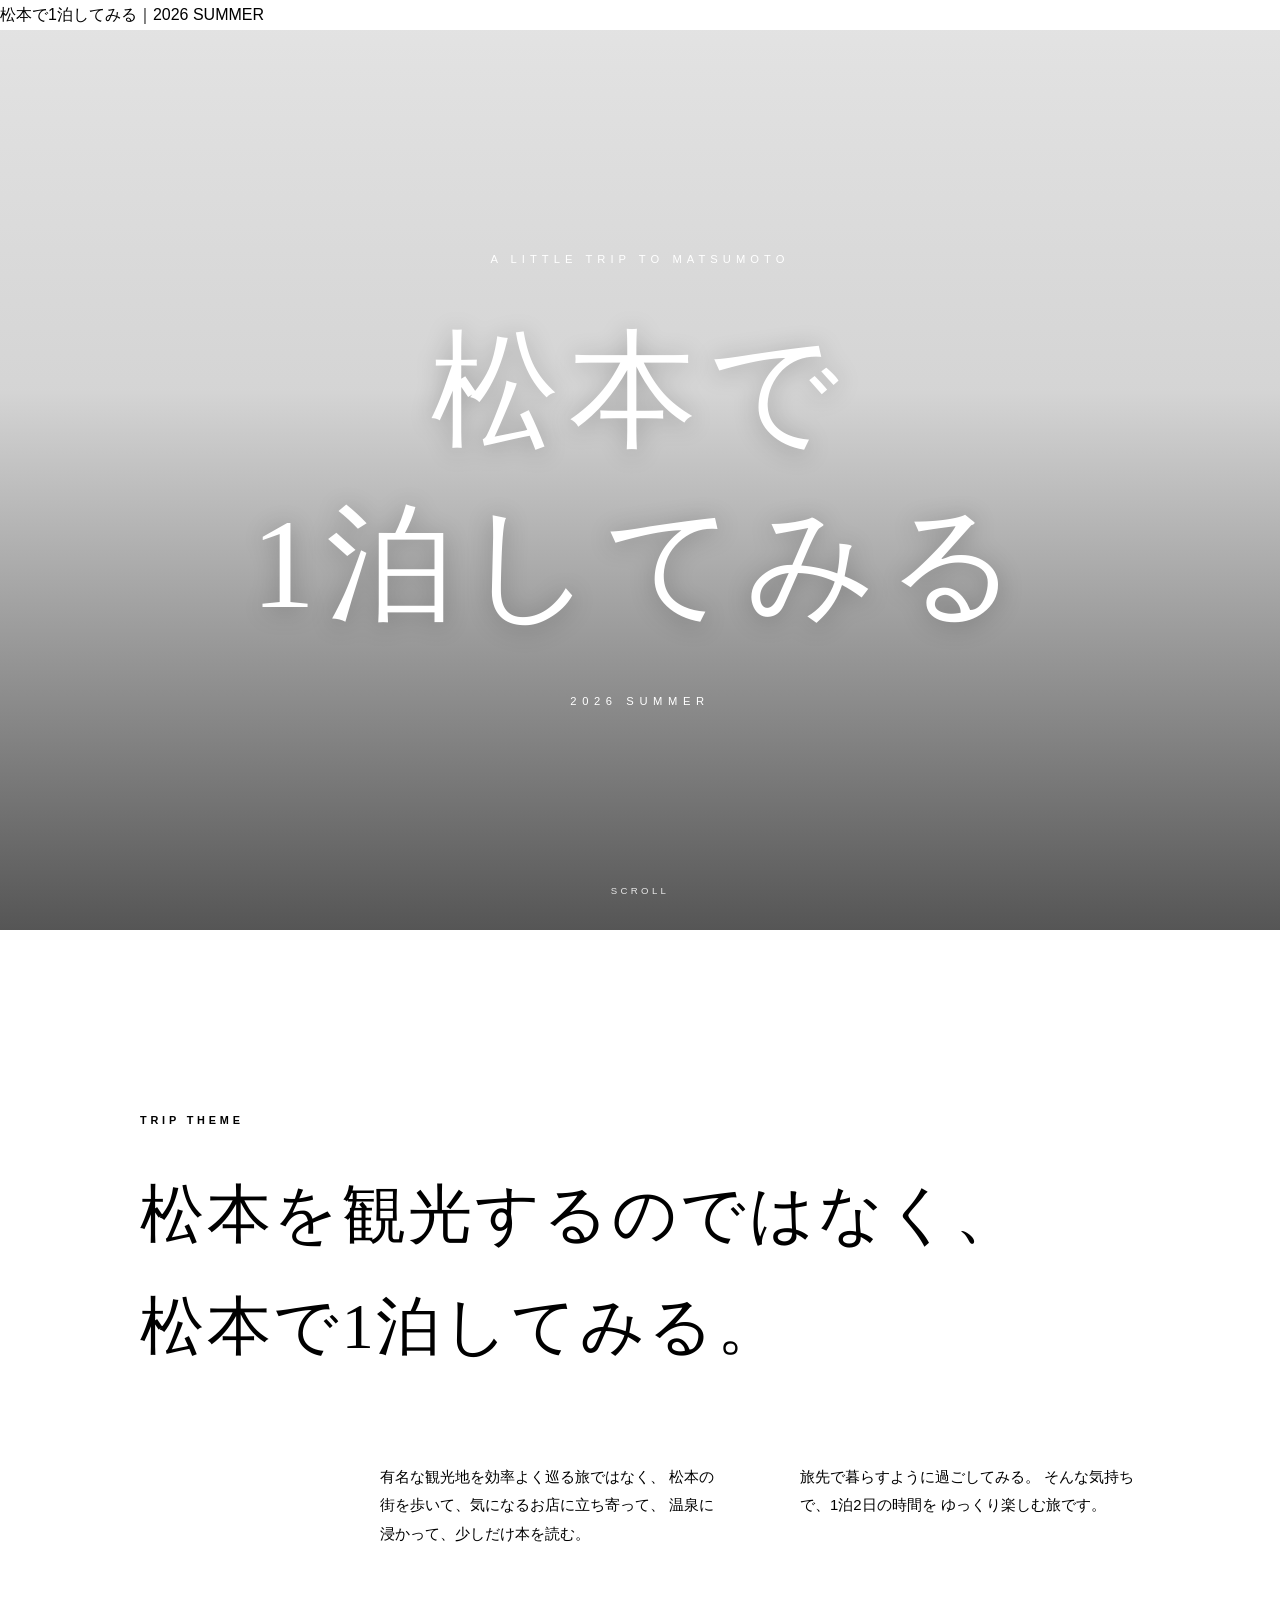
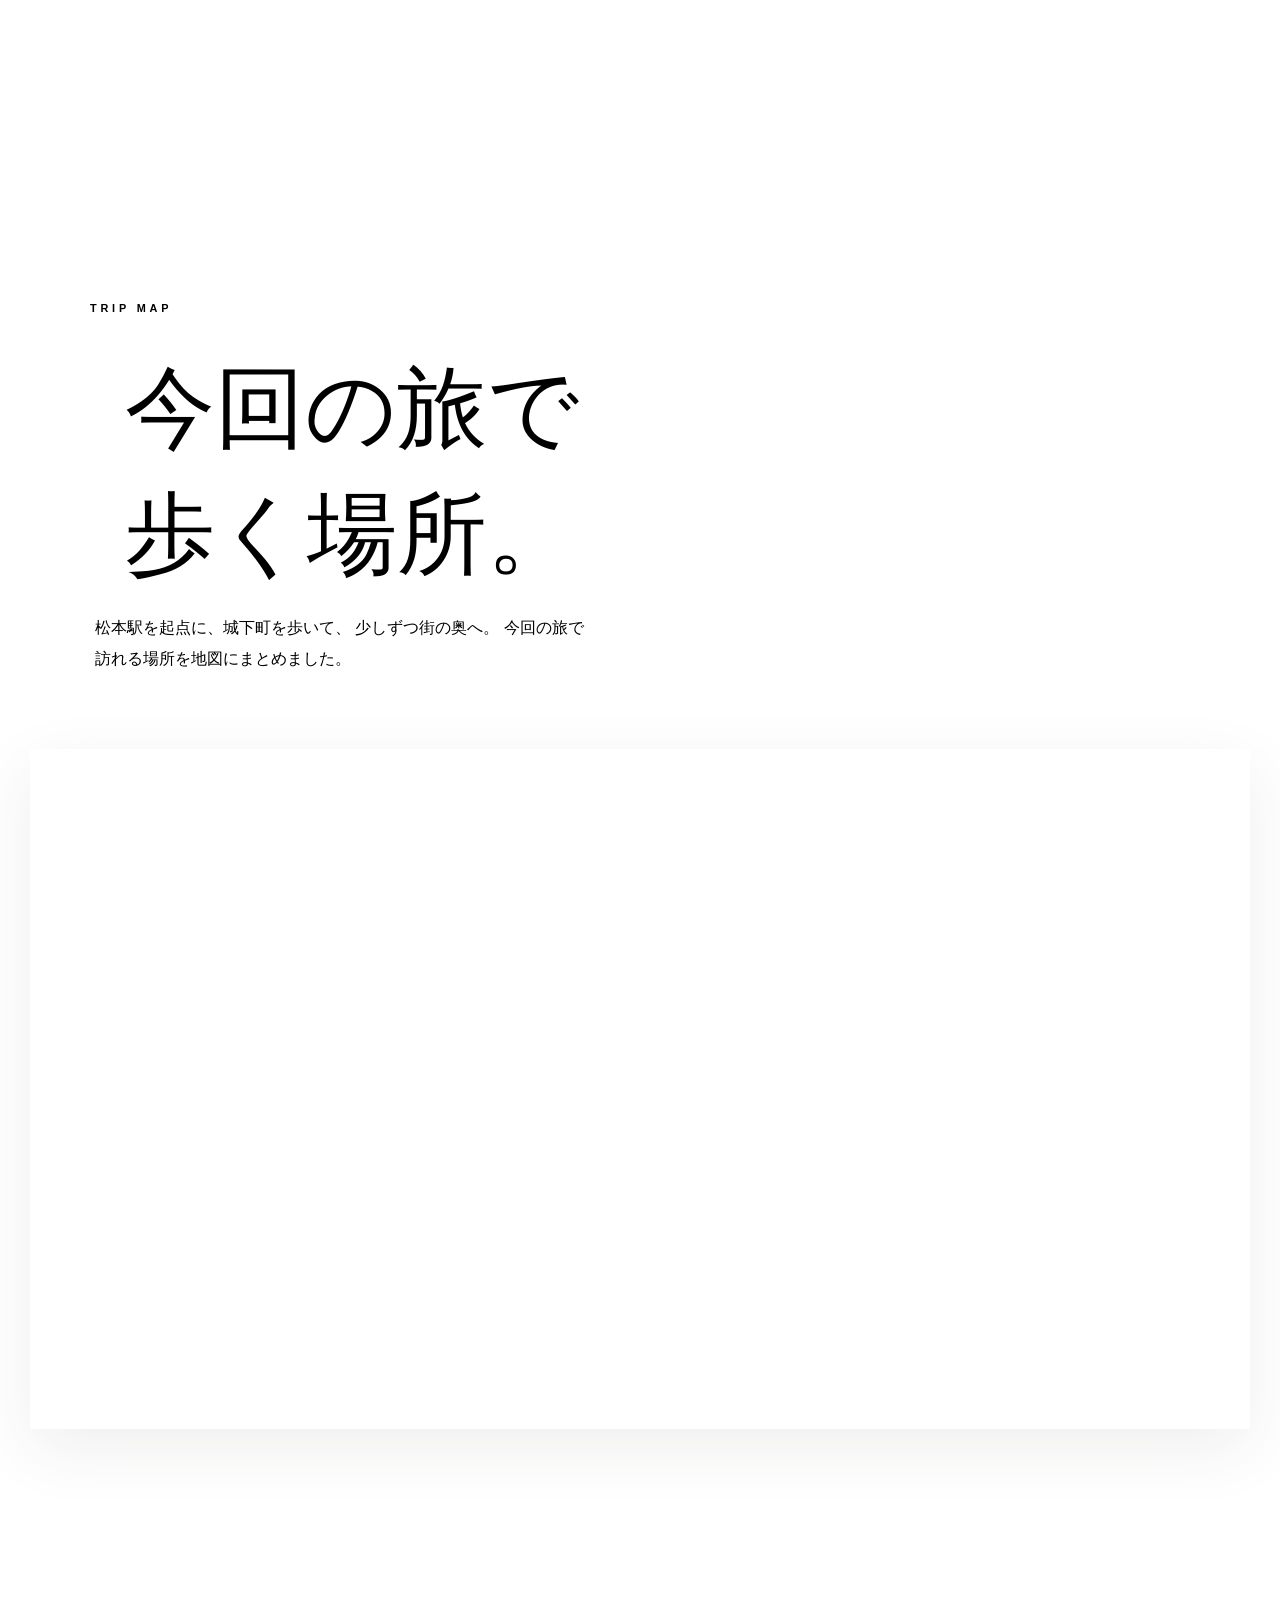
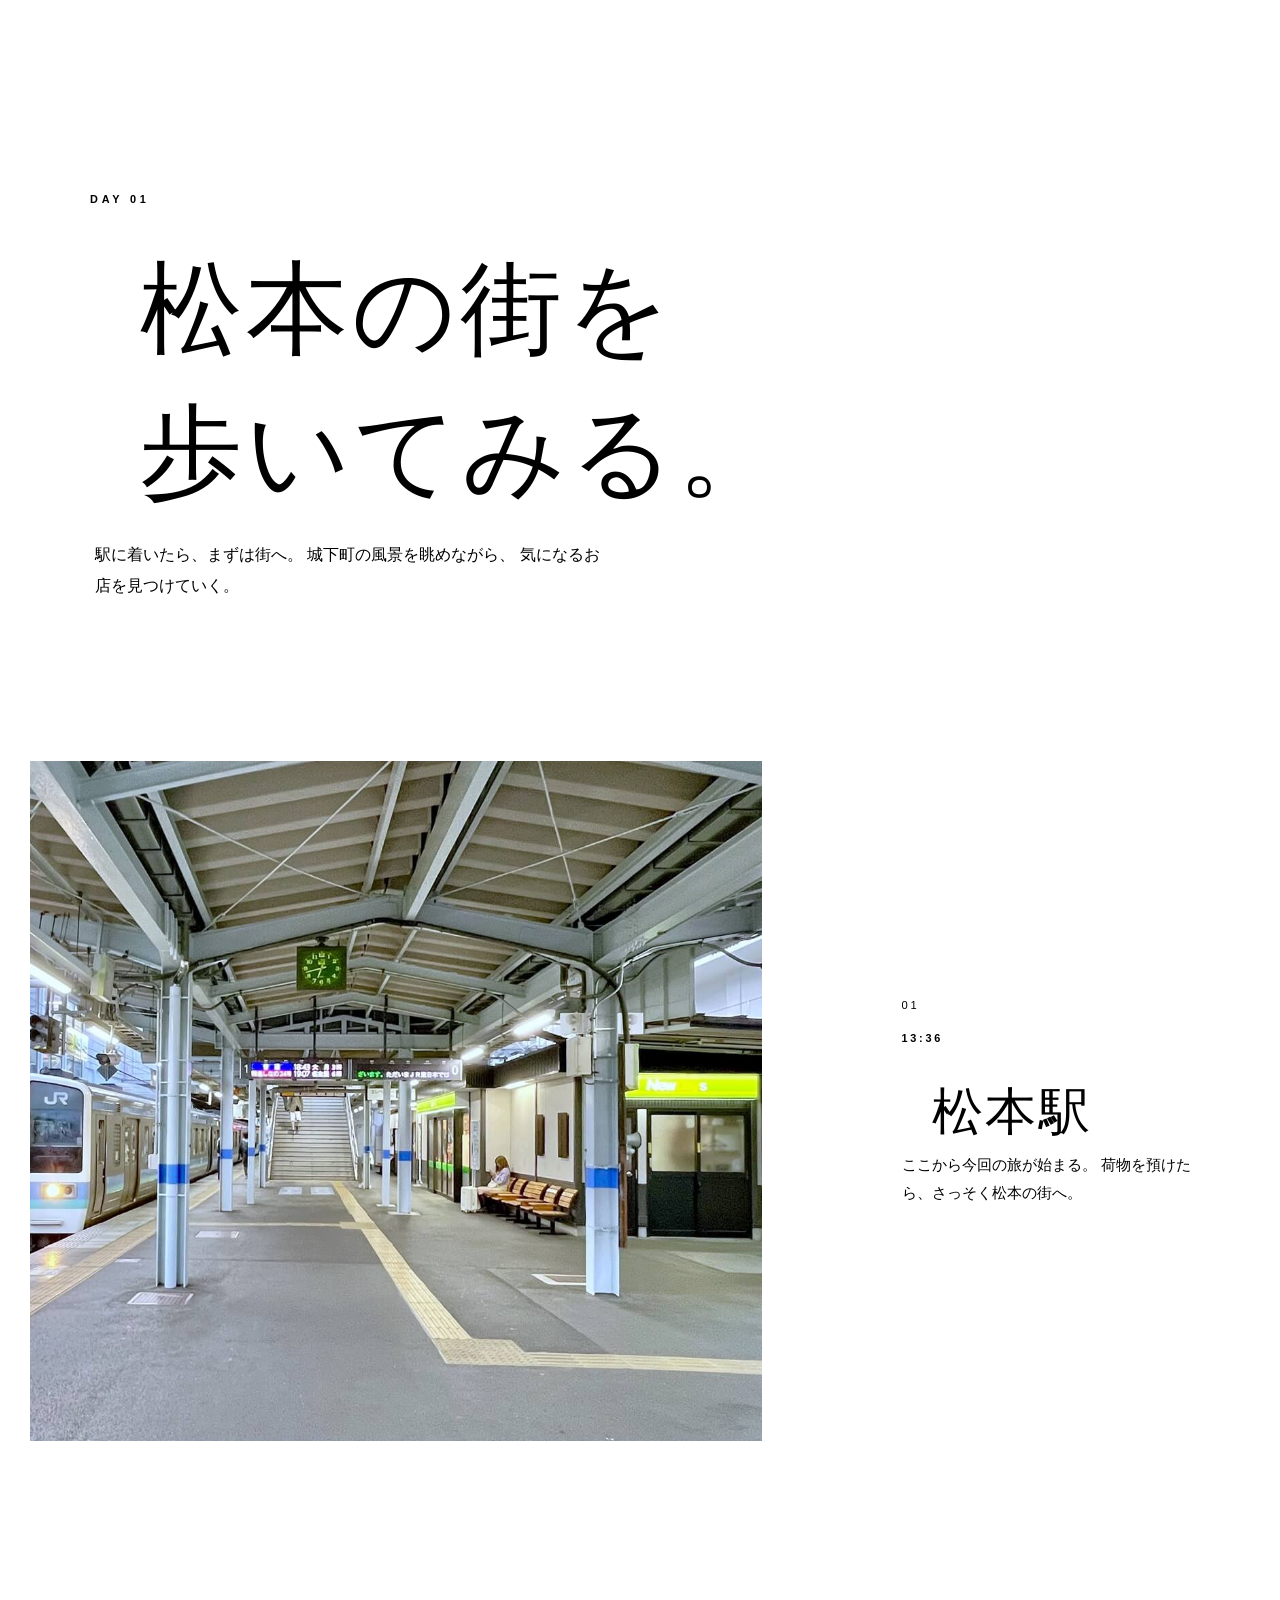
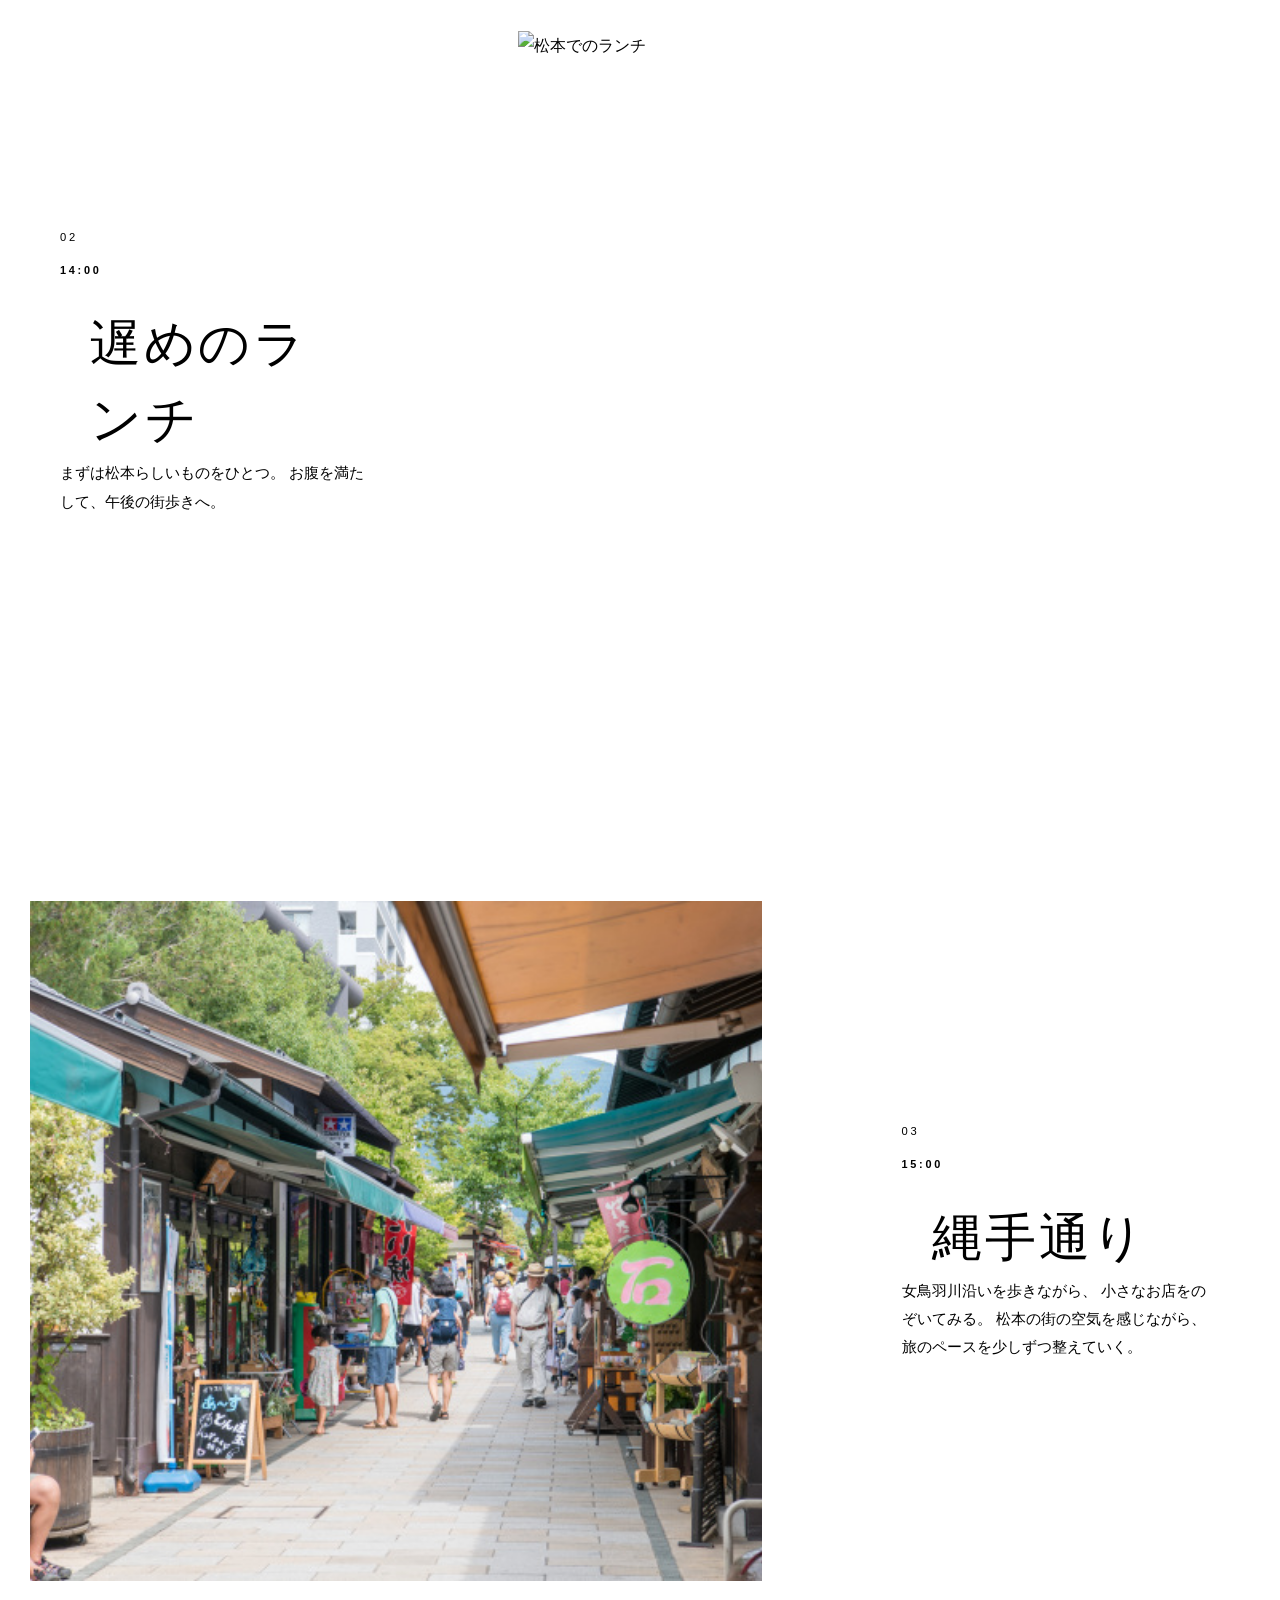
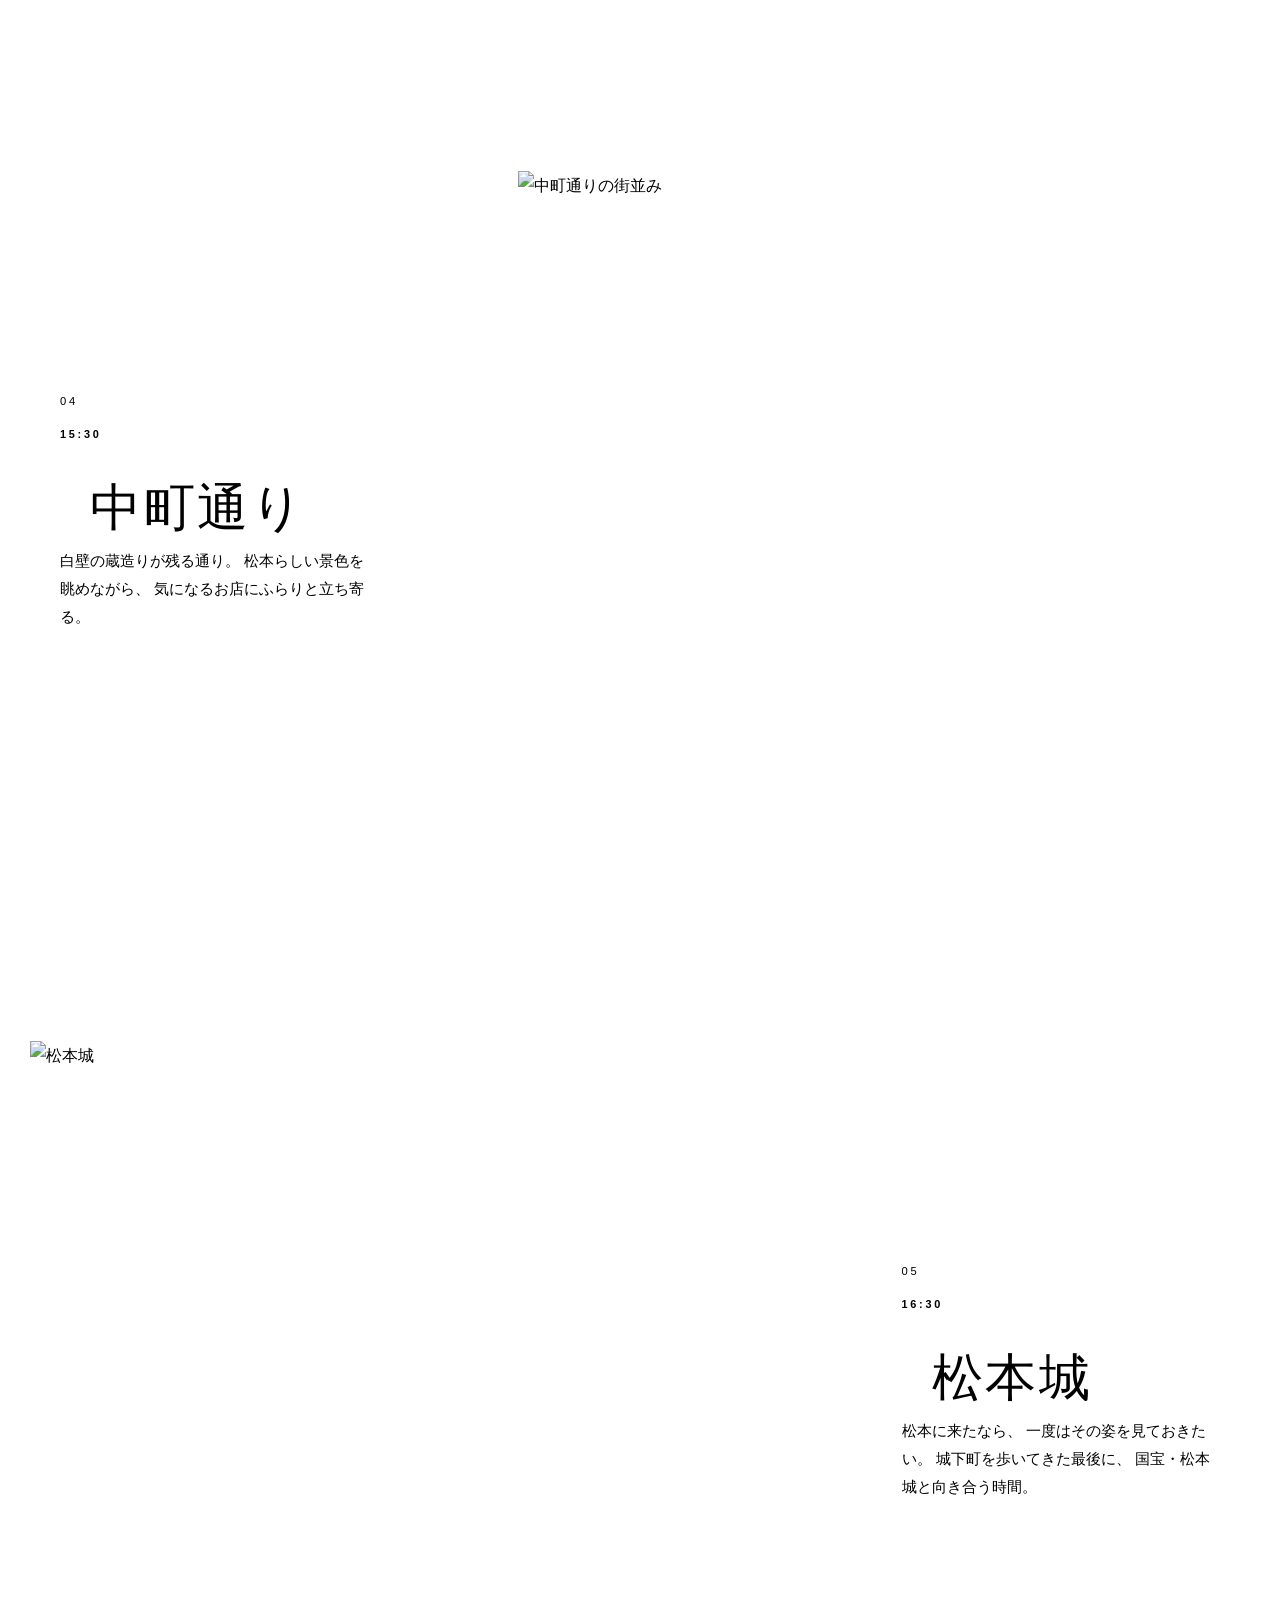
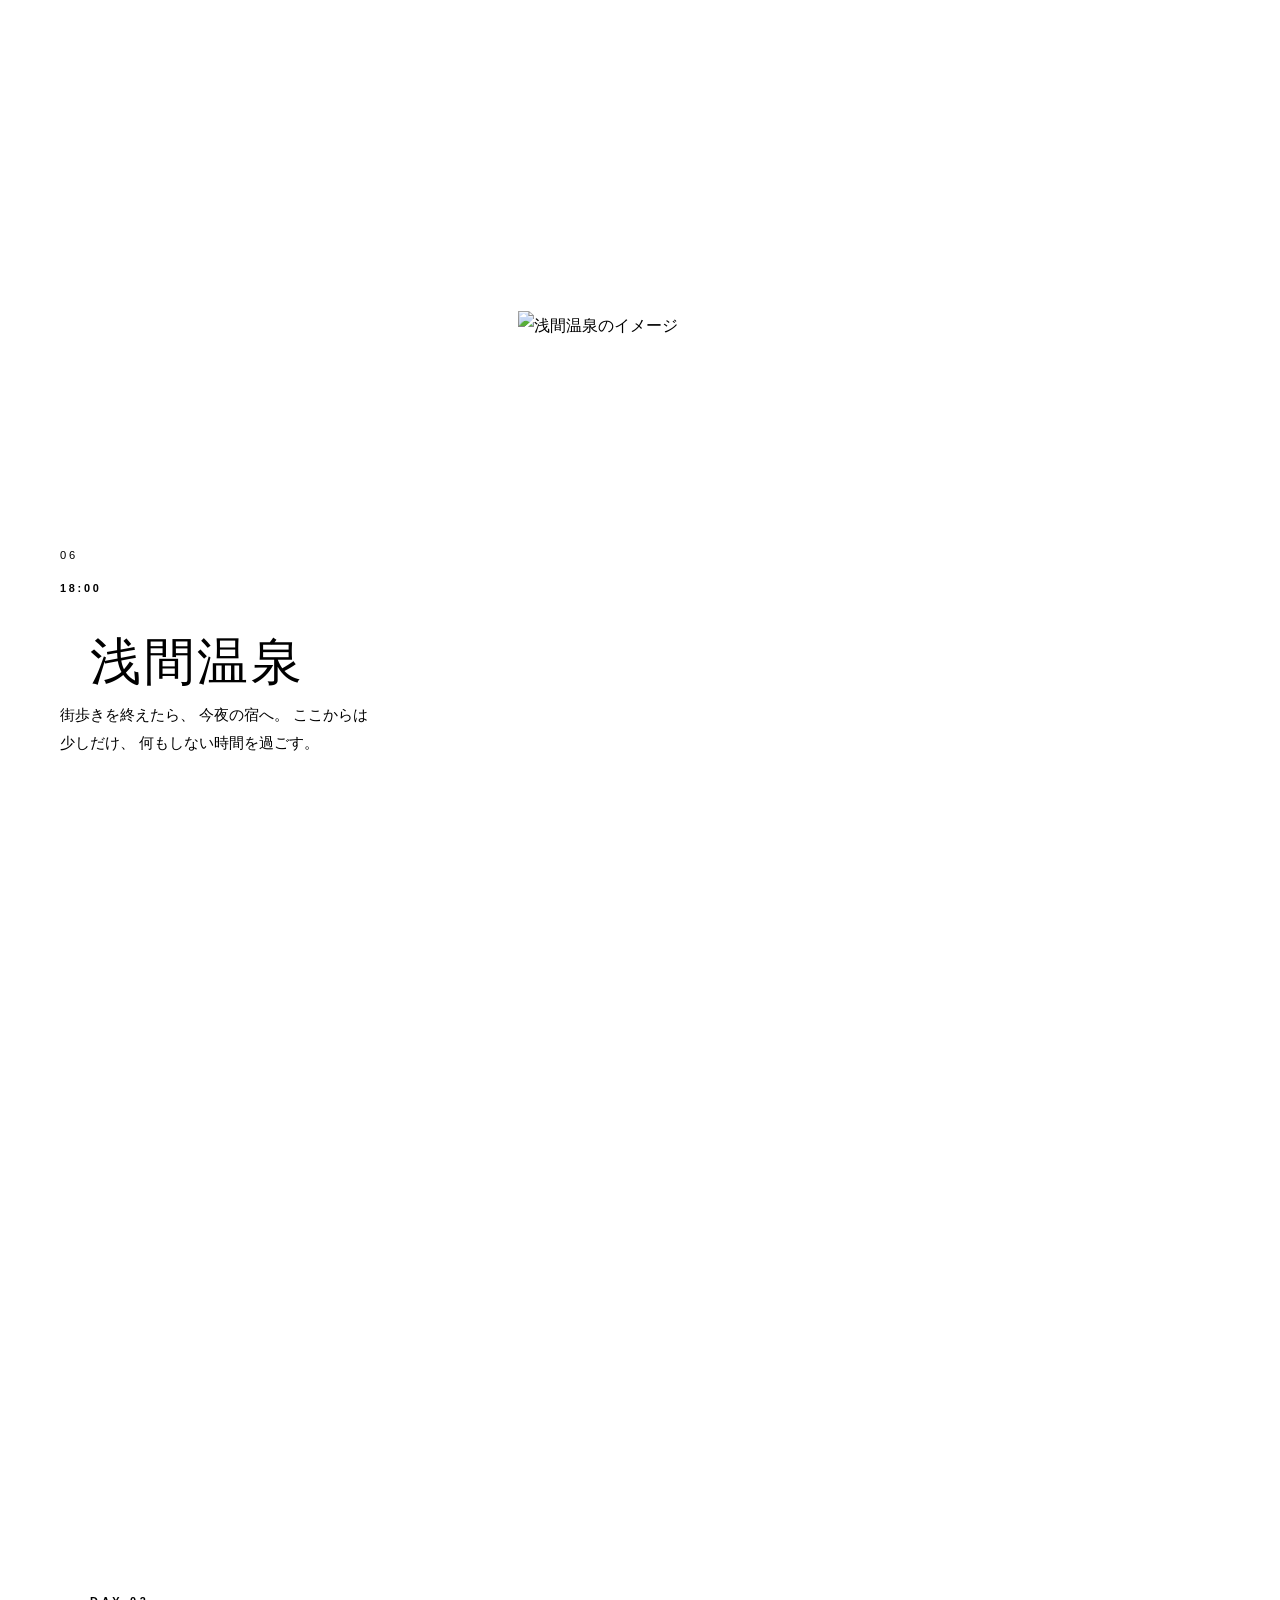
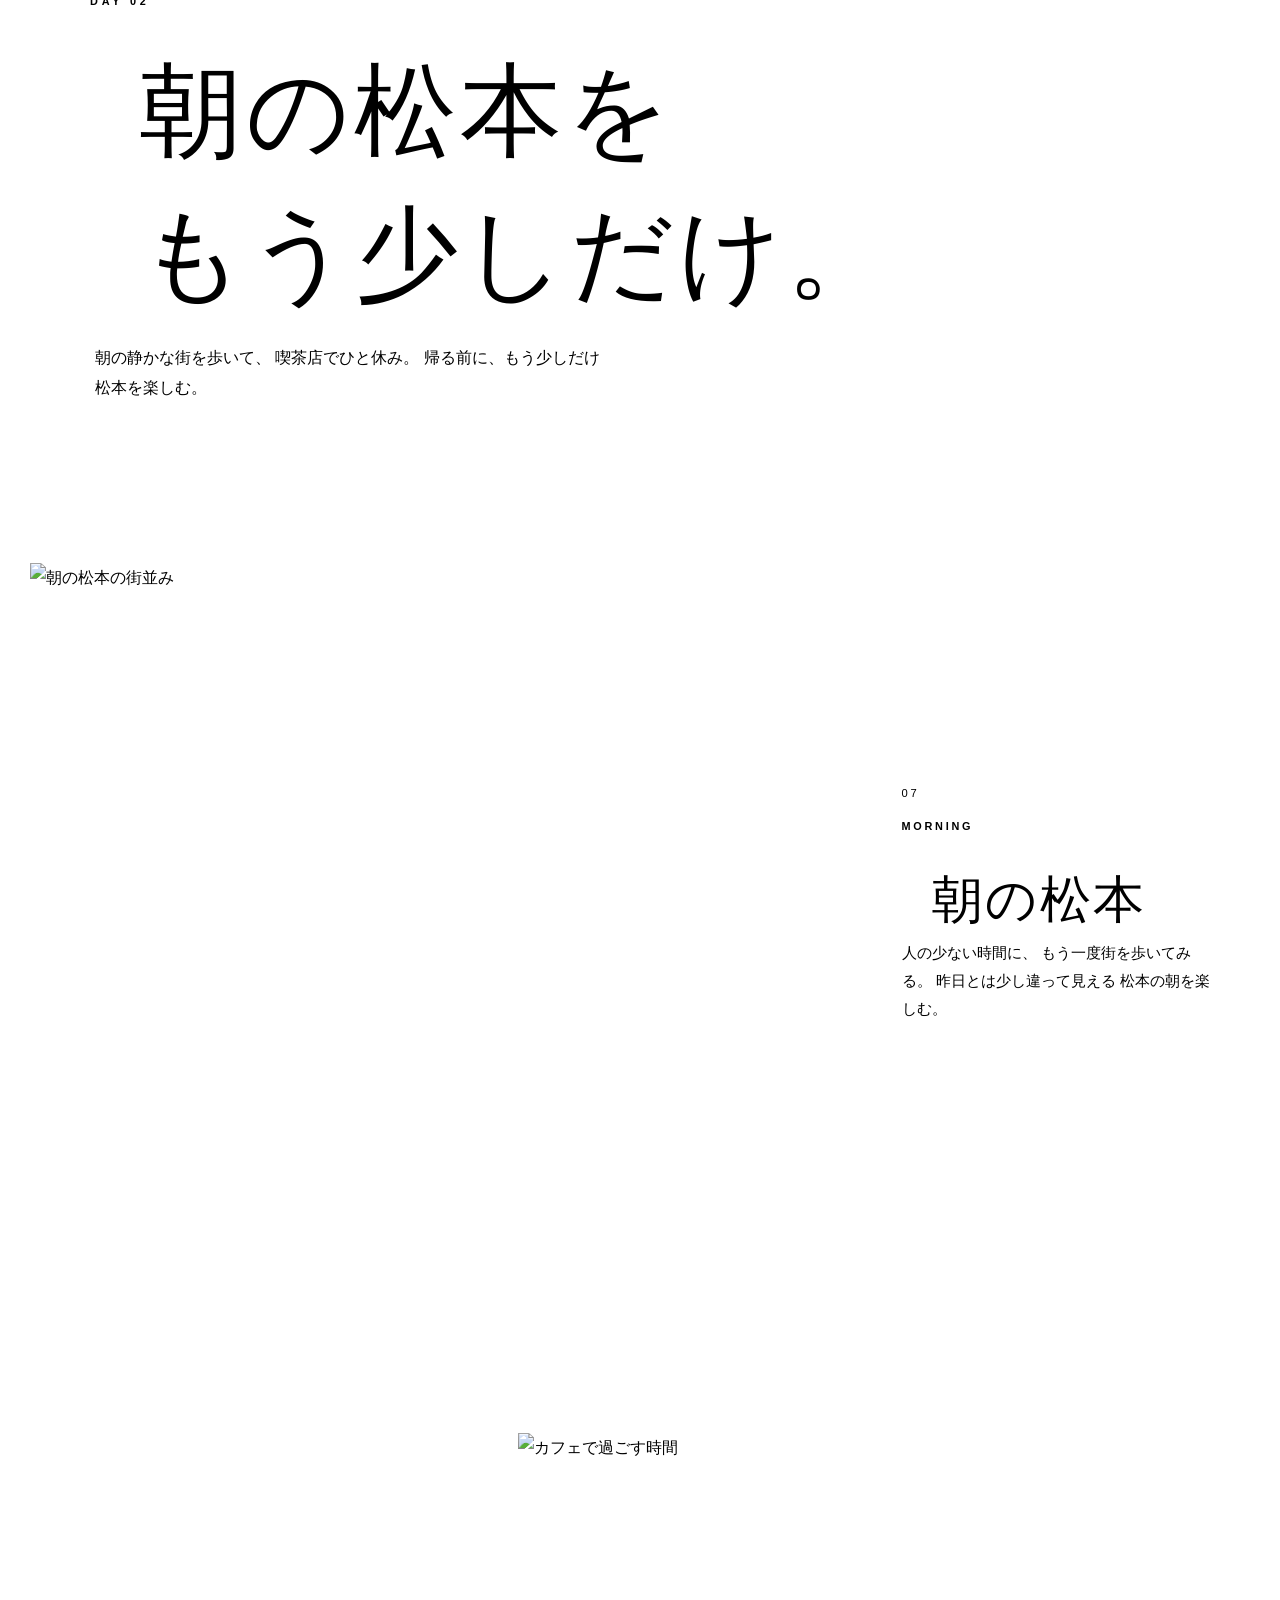
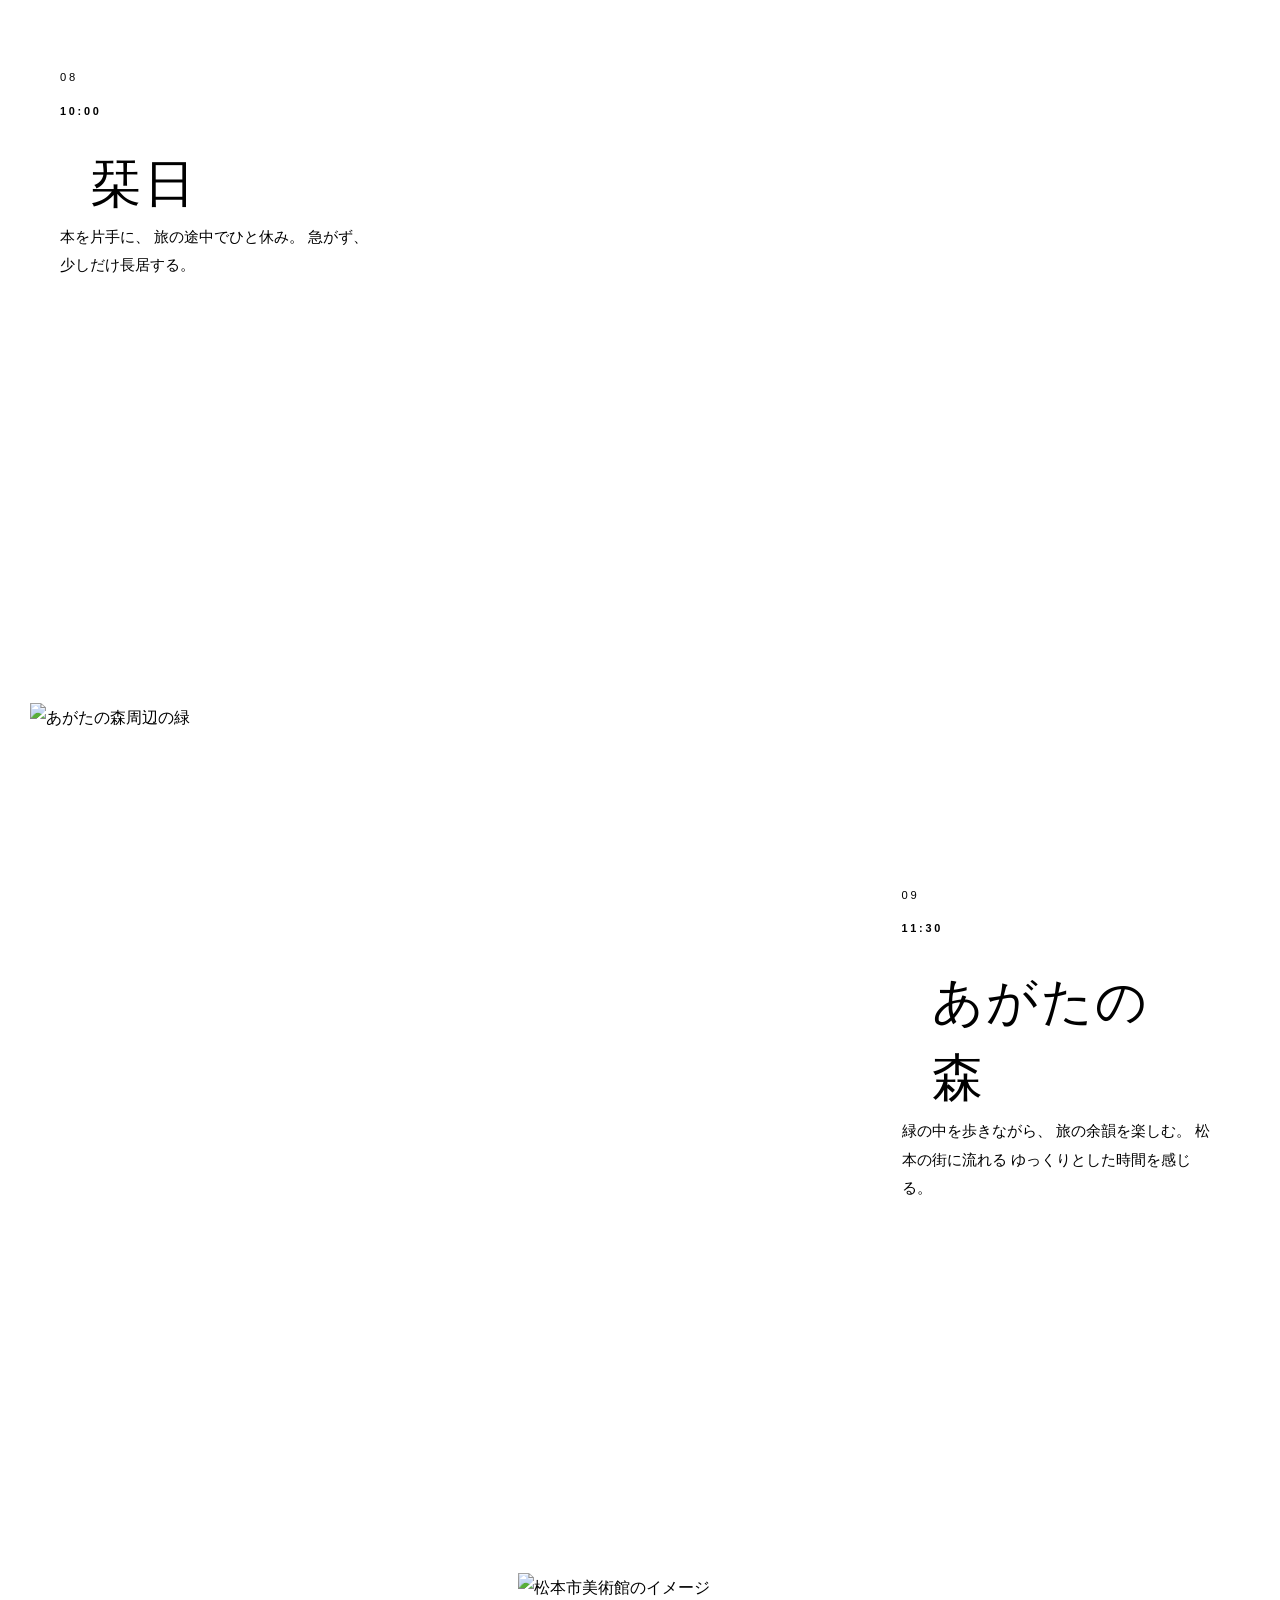
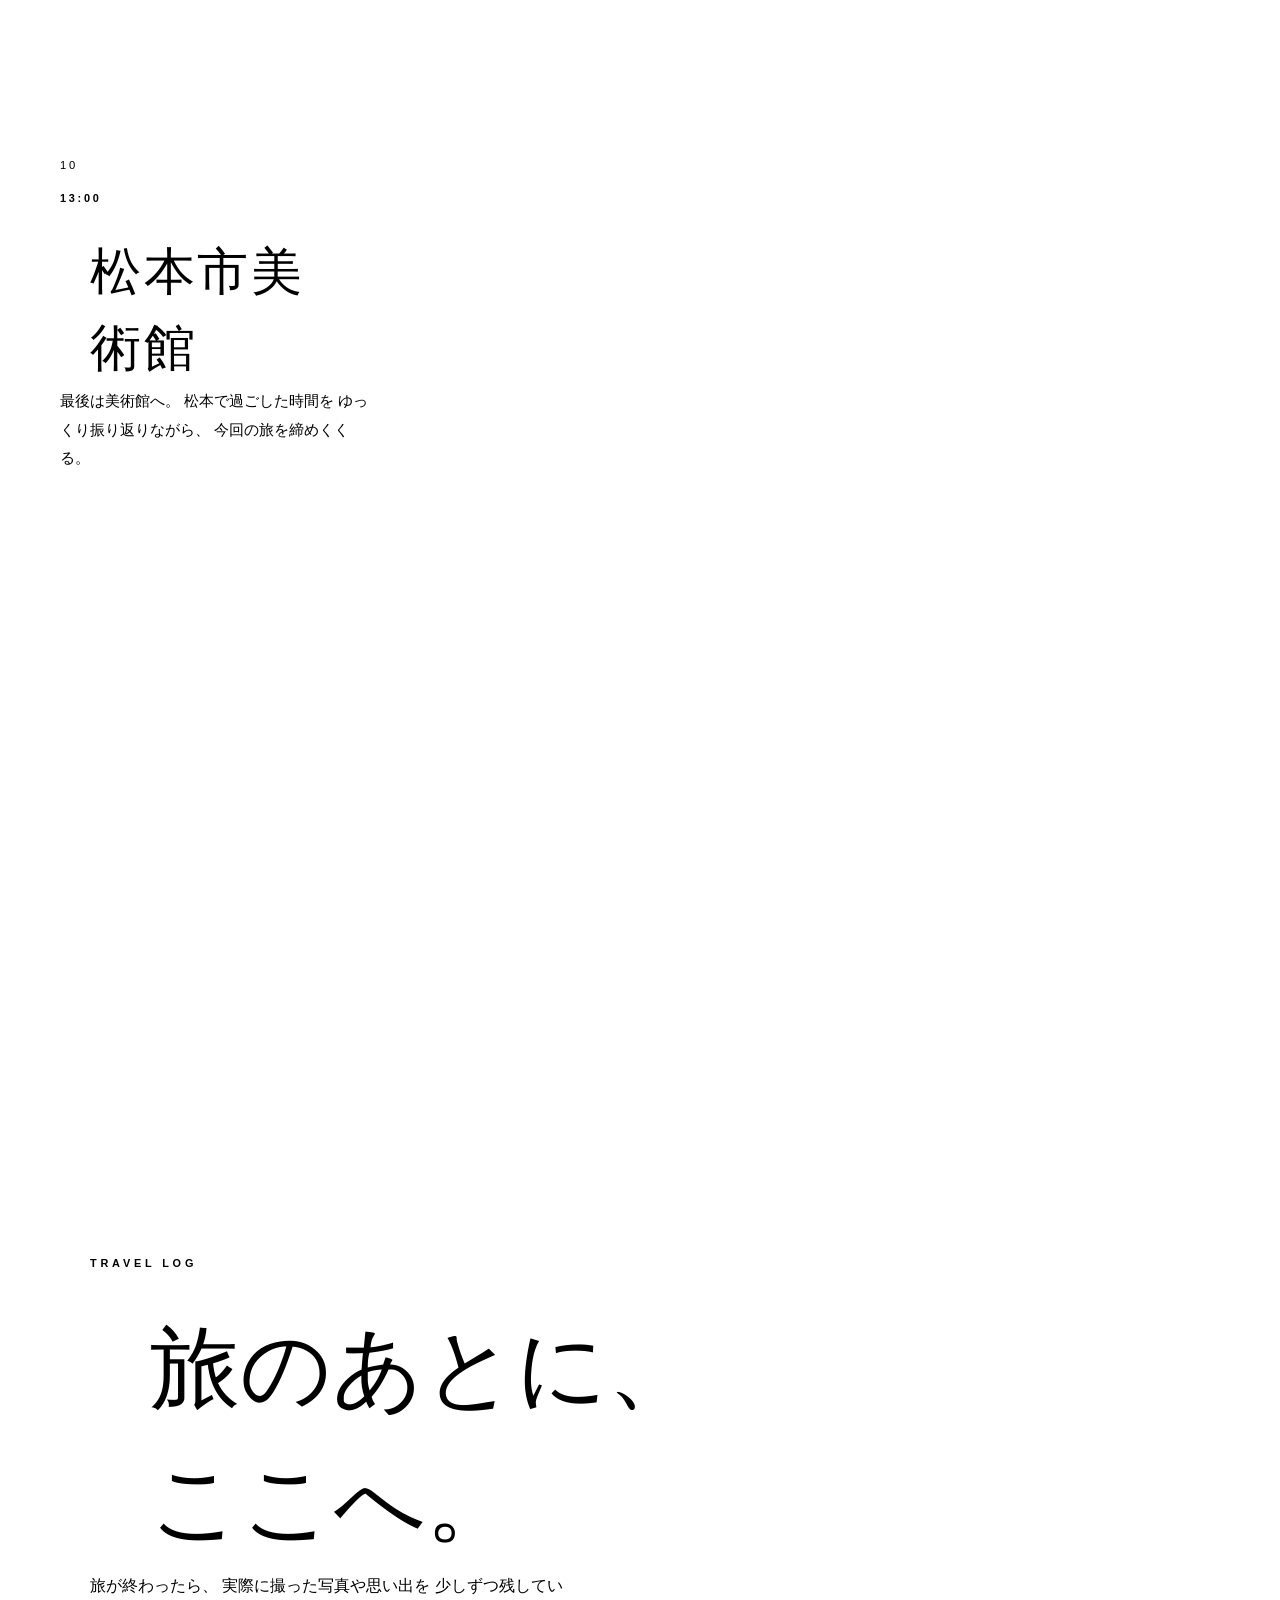
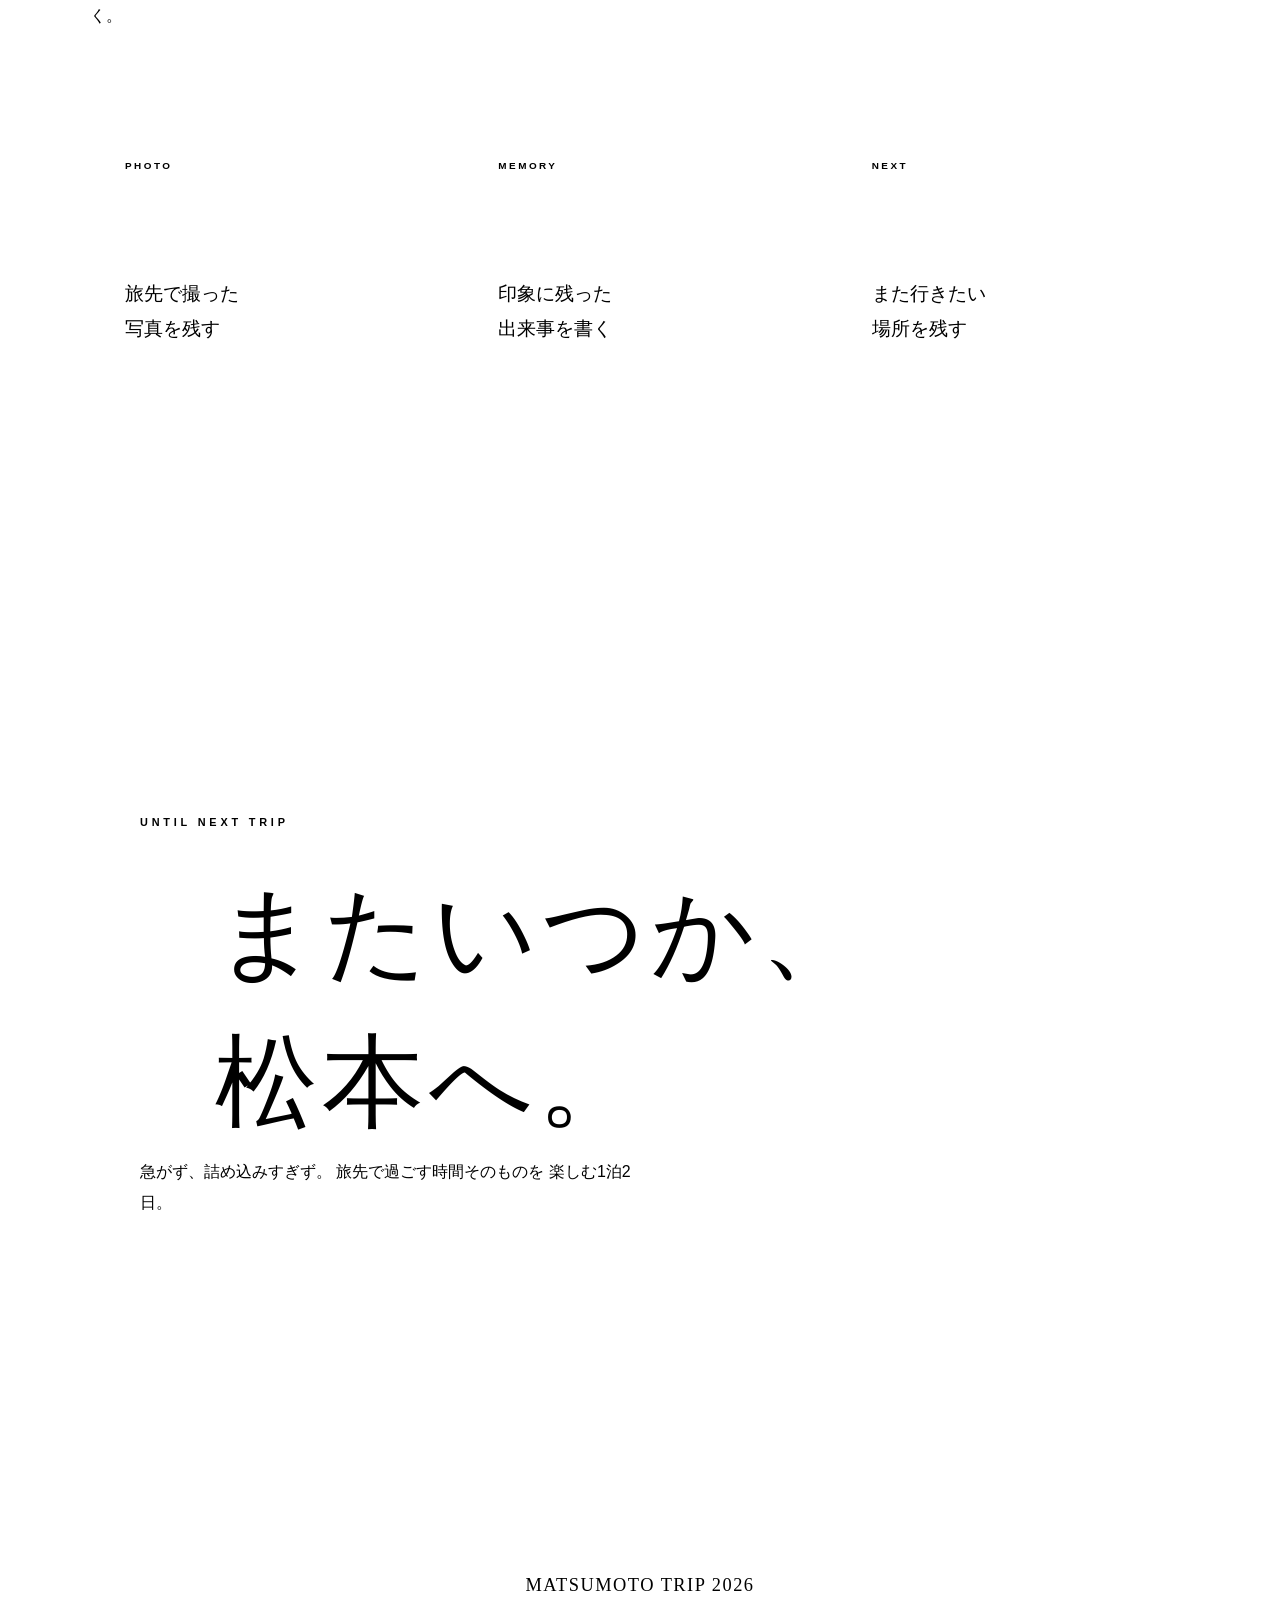
==== commit 1b177d24: "Add files via upload" ====
--- a/index.html
+++ b/index.html
@@ -122,11 +122,11 @@
   ================================================== -->
   <article class="story">
 <div class="story-image">
-  <img
-    src="https://images.unsplash.com/photo-1500530855697-b586d89ba3ee?auto=format&fit=crop&w=1600&q=85"
-    alt="松本駅周辺の街並み"
-    loading="lazy"
-  >
+<img
+  src="images/station.jpg"
+  alt="松本駅"
+  loading="lazy"
+>
 </div>
 <div class="story-text">
   <p class="story-number">
@@ -176,11 +176,11 @@
   ================================================== -->
   <article class="story">
 <div class="story-image">
-  <img
-    src="https://images.unsplash.com/photo-1477959858617-67f85cf4f1df?auto=format&fit=crop&w=1600&q=85"
-    alt="縄手通り周辺の街並み"
-    loading="lazy"
-  >
+<img
+  src="images/nawate.jpg"
+  alt="縄手通り"
+  loading="lazy"
+>
 </div>
 <div class="story-text">
   <p class="story-number">
--- a/style.css
+++ b/style.css
@@ -1,4 +1,4 @@
-@import url('https://fonts.googleapis.com/css2?family=Noto+Serif+JP:wght@400;500;600&family=Zen+Kaku+Gothic+New:wght@400;500;700&display=swap');
+@import url(‘https://fonts.googleapis.com/css2?family=Noto+Serif+JP:wght@400;500;600&family=Zen+Kaku+Gothic+New:wght@400;500;700&display=swap’);
 
 /* ==================================================
 VARIABLES
@@ -6,25 +6,25 @@
 
 :root {
 
---paper: #f5f2eb;
-
---paper-light: #fbfaf6;
-
---paper-dark: #e8e4da;
-
---ink: #34342f;
-
---muted: #77766e;
-
---light: #aaa79d;
-
---line: #d8d4c9;
-
---green: #788879;
-
---brown: #9a8067;
-
---white: #fffdf8;
+–paper: #f5f2eb;
+
+–paper-light: #fbfaf6;
+
+–paper-dark: #e8e4da;
+
+–ink: #34342f;
+
+–muted: #77766e;
+
+–light: #aaa79d;
+
+–line: #d8d4c9;
+
+–green: #788879;
+
+–brown: #9a8067;
+
+–white: #fffdf8;
 
 }
 
@@ -33,8 +33,8 @@
 ================================================== */
 
 * {
-  box-sizing: border-box;
-  }
+    box-sizing: border-box;
+    }
 
 html {
 scroll-behavior: smooth;
@@ -44,12 +44,12 @@
 
 margin: 0;
 
-background: var(--paper);
-
-color: var(--ink);
+background: var(–paper);
+
+color: var(–ink);
 
 font-family:
-'Zen Kaku Gothic New',
+‘Zen Kaku Gothic New’,
 sans-serif;
 
 line-height: 1.9;
@@ -134,19 +134,12 @@
 
 background:
 
-```
 linear-gradient(
-
   180deg,
-
   rgba(20, 20, 20, 0.12),
-
   rgba(20, 20, 20, 0.18) 40%,
-
   rgba(20, 20, 20, 0.72)
-
-);
-```
+);
 
 }
 
@@ -168,13 +161,9 @@
 
 margin:
 
-```
-0
-
-0
-
+0
+0
 35px;
-```
 
 font-size: 0.7rem;
 
@@ -190,27 +179,18 @@
 
 font-family:
 
-```
 'Noto Serif JP',
-
 serif;
-```
 
 font-weight: 400;
 
 font-size:
 
-```
 clamp(
-
   4rem,
-
   10vw,
-
   9rem
-
-);
-```
+);
 
 line-height: 1.35;
 
@@ -218,25 +198,15 @@
 
 text-shadow:
 
-```
-0
-
+0
 3px
-
 25px
-
 rgba(
-
   0,
-
   0,
-
   0,
-
   0.25
-
-);
-```
+);
 
 }
 
@@ -244,13 +214,9 @@
 
 margin:
 
-```
 40px
-
-0
-
+0
 0;
-```
 
 font-size: 0.7rem;
 
@@ -280,7 +246,7 @@
 
 .hero-scroll::after {
 
-content: '';
+content: ‘’;
 
 display: block;
 
@@ -290,29 +256,18 @@
 
 margin:
 
-```
 12px
-
 auto
-
 0;
-```
 
 background:
 
-```
 rgba(
-
   255,
-
   255,
-
   255,
-
   0.7
-
-);
-```
+);
 
 }
 
@@ -324,15 +279,11 @@
 
 margin:
 
-```
-0
-
-0
-
+0
+0
 28px;
-```
-
-color: var(--green);
+
+color: var(–green);
 
 font-size: 0.68rem;
 
@@ -352,11 +303,8 @@
 
 font-family:
 
-```
 'Noto Serif JP',
-
 serif;
-```
 
 font-weight: 400;
 
@@ -370,19 +318,13 @@
 
 padding:
 
-```
 180px
-
 30px
-
 200px;
-```
 
 background:
 
-```
 var(--paper-light);
-```
 
 }
 
@@ -398,35 +340,22 @@
 
 margin:
 
-```
-0
-
-0
-
+0
+0
 80px;
-```
 
 font-family:
 
-```
 'Noto Serif JP',
-
 serif;
-```
 
 font-size:
 
-```
 clamp(
-
   2.3rem,
-
   5vw,
-
   4.8rem
-
-);
-```
+);
 
 font-weight: 400;
 
@@ -442,15 +371,10 @@
 
 grid-template-columns:
 
-```
 repeat(
-
   2,
-
   1fr
-
-);
-```
+);
 
 gap: 80px;
 
@@ -464,7 +388,7 @@
 
 margin: 0;
 
-color: var(--muted);
+color: var(–muted);
 
 font-size: 0.93rem;
 
@@ -478,19 +402,13 @@
 
 padding:
 
-```
 150px
-
 30px
-
 180px;
-```
 
 background:
 
-```
 var(--paper-dark);
-```
 
 }
 
@@ -500,13 +418,9 @@
 
 margin:
 
-```
-0
-
+0
 auto
-
 75px;
-```
 
 }
 
@@ -514,25 +428,16 @@
 
 margin:
 
-```
-0
-
+0
 35px;
-```
 
 font-size:
 
-```
 clamp(
-
   3rem,
-
   7vw,
-
   6.5rem
-
-);
-```
+);
 
 line-height: 1.4;
 
@@ -544,7 +449,7 @@
 
 margin-left: 5px;
 
-color: var(--muted);
+color: var(–muted);
 
 }
 
@@ -560,31 +465,19 @@
 
 background:
 
-```
 var(--paper-light);
-```
 
 box-shadow:
 
-```
-0
-
+0
 20px
-
 60px
-
 rgba(
-
   60,
-
   55,
-
   45,
-
   0.08
-
-);
-```
+);
 
 }
 
@@ -608,13 +501,9 @@
 
 padding:
 
-```
 180px
-
 30px
-
 230px;
-```
 
 }
 
@@ -622,9 +511,7 @@
 
 background:
 
-```
 var(--white);
-```
 
 }
 
@@ -632,9 +519,7 @@
 
 background:
 
-```
 var(--paper);
-```
 
 }
 
@@ -644,13 +529,9 @@
 
 margin:
 
-```
-0
-
+0
 auto
-
 160px;
-```
 
 }
 
@@ -658,25 +539,16 @@
 
 margin:
 
-```
-0
-
+0
 50px;
-```
 
 font-size:
 
-```
 clamp(
-
   3.2rem,
-
   8vw,
-
   7.5rem
-
-);
-```
+);
 
 line-height: 1.4;
 
@@ -690,7 +562,7 @@
 
 margin-left: 5px;
 
-color: var(--muted);
+color: var(–muted);
 
 }
 
@@ -704,23 +576,16 @@
 
 margin:
 
-```
-0
-
+0
 auto
-
 190px;
-```
 
 display: grid;
 
 grid-template-columns:
 
-```
 1.45fr
-
 0.75fr;
-```
 
 align-items: center;
 
@@ -732,11 +597,8 @@
 
 grid-template-columns:
 
-```
 0.75fr
-
 1.45fr;
-```
 
 }
 
@@ -762,9 +624,7 @@
 
 background:
 
-```
 var(--paper-dark);
-```
 
 }
 
@@ -780,13 +640,9 @@
 
 transition:
 
-```
 transform
-
 0.8s
-
 ease;
-```
 
 }
 
@@ -794,13 +650,9 @@
 
 transform:
 
-```
 scale(
-
   1.03
-
-);
-```
+);
 
 }
 
@@ -808,11 +660,8 @@
 
 padding:
 
-```
 20px
-
 30px;
-```
 
 }
 
@@ -820,15 +669,11 @@
 
 margin:
 
-```
-0
-
-0
-
+0
+0
 12px;
-```
-
-color: var(--light);
+
+color: var(–light);
 
 font-size: 0.7rem;
 
@@ -840,15 +685,11 @@
 
 margin:
 
-```
-0
-
-0
-
+0
+0
 25px;
-```
-
-color: var(--brown);
+
+color: var(–brown);
 
 font-size: 0.68rem;
 
@@ -862,33 +703,21 @@
 
 margin:
 
-```
-0
-
+0
 30px;
-```
 
 font-family:
 
-```
 'Noto Serif JP',
-
 serif;
-```
 
 font-size:
 
-```
 clamp(
-
   2rem,
-
   4vw,
-
   3.8rem
-
-);
-```
+);
 
 font-weight: 400;
 
@@ -902,7 +731,7 @@
 
 margin: 0;
 
-color: var(--muted);
+color: var(–muted);
 
 font-size: 0.93rem;
 
@@ -916,19 +745,13 @@
 
 padding:
 
-```
 180px
-
 30px
-
 200px;
-```
 
 background:
 
-```
 var(--paper-light);
-```
 
 }
 
@@ -944,25 +767,16 @@
 
 margin:
 
-```
-0
-
+0
 60px;
-```
 
 font-size:
 
-```
 clamp(
-
   3rem,
-
   7vw,
-
   6rem
-
-);
-```
+);
 
 line-height: 1.5;
 
@@ -974,15 +788,11 @@
 
 margin:
 
-```
-0
-
-0
-
+0
+0
 90px;
-```
-
-color: var(--muted);
+
+color: var(–muted);
 
 }
 
@@ -992,15 +802,10 @@
 
 grid-template-columns:
 
-```
 repeat(
-
   3,
-
   1fr
-
-);
-```
+);
 
 gap: 20px;
 
@@ -1020,25 +825,19 @@
 
 border:
 
-```
 1px
-
 solid
-
 var(--line);
-```
 
 background:
 
-```
 var(--white);
-```
 
 }
 
 .travel-log-card span {
 
-color: var(--green);
+color: var(–green);
 
 font-size: 0.62rem;
 
@@ -1054,11 +853,8 @@
 
 font-family:
 
-```
 'Noto Serif JP',
-
 serif;
-```
 
 font-size: 1.2rem;
 
@@ -1074,19 +870,13 @@
 
 padding:
 
-```
 230px
-
 30px
-
 250px;
-```
 
 background:
 
-```
 var(--paper-dark);
-```
 
 }
 
@@ -1102,25 +892,16 @@
 
 margin:
 
-```
-0
-
+0
 75px;
-```
 
 font-size:
 
-```
 clamp(
-
   3.5rem,
-
   8vw,
-
   7.5rem
-
-);
-```
+);
 
 line-height: 1.45;
 
@@ -1134,7 +915,7 @@
 
 margin: 0;
 
-color: var(--muted);
+color: var(–muted);
 
 }
 
@@ -1146,19 +927,14 @@
 
 padding:
 
-```
 100px
-
 30px;
-```
 
 text-align: center;
 
 background:
 
-```
 var(--paper);
-```
 
 }
 
@@ -1166,19 +942,13 @@
 
 margin:
 
-```
-0
-
+0
 20px;
-```
 
 font-family:
 
-```
 'Noto Serif JP',
-
 serif;
-```
 
 font-size: 1.15rem;
 
@@ -1188,7 +958,7 @@
 
 footer small {
 
-color: var(--light);
+color: var(–light);
 
 font-size: 0.62rem;
 
@@ -1206,13 +976,9 @@
 
 .story.reverse {
 
-```
 grid-template-columns:
-
   1fr;
-
 gap: 55px;
-```
 
 }
 
@@ -1220,49 +986,35 @@
 
 .story.reverse .story-text {
 
-```
 order: initial;
-```
 
 }
 
 .story-image {
 
-```
 height: 560px;
-```
 
 }
 
 .story-text {
 
-```
 max-width: 700px;
-
-padding:
-
+padding:
   0
-
   20px;
-```
 
 }
 
 .travel-log-grid {
 
-```
 grid-template-columns:
-
   1fr;
-```
 
 }
 
 .travel-log-card {
 
-```
 min-height: 220px;
-```
 
 }
 
@@ -1276,324 +1028,219 @@
 
 .hero {
 
-```
 min-height: 650px;
-```
 
 }
 
 .hero h1 {
 
-```
 font-size:
-
   clamp(
-
     3.2rem,
-
     16vw,
-
     5rem
-
   );
-
 line-height: 1.45;
-```
 
 }
 
 .hero-kicker {
 
-```
 font-size: 0.58rem;
-
 letter-spacing: 0.28em;
-```
 
 }
 
 .hero-date {
 
-```
 margin-top: 30px;
-```
 
 }
 
 .intro {
 
-```
-padding:
-
+padding:
   100px
-
   25px
-
   120px;
-```
 
 }
 
 .intro h2 {
 
-```
 margin-bottom: 55px;
-
 font-size: 2rem;
-
 line-height: 1.8;
-```
 
 }
 
 .intro-columns {
 
-```
 grid-template-columns:
-
   1fr;
-
 gap: 25px;
-```
 
 }
 
 .map-section {
 
-```
-padding:
-
+padding:
   100px
-
   20px
-
   120px;
-```
 
 }
 
 .section-heading {
 
-```
 margin-bottom: 55px;
-```
 
 }
 
 .section-heading h2 {
 
-```
-margin:
-
+margin:
   0
-
   30px
-
   0;
-
 font-size: 3rem;
-```
 
 }
 
 .map-wrapper {
 
-```
-margin:
-
+margin:
   0
-
   -5px;
-```
 
 }
 
 .map-wrapper iframe {
 
-```
 height: 500px;
-```
 
 }
 
 .day {
 
-```
-padding:
-
+padding:
   110px
-
   20px
-
   140px;
-```
 
 }
 
 .day-intro {
 
-```
 margin-bottom: 100px;
-```
 
 }
 
 .day-intro h2 {
 
-```
-margin:
-
+margin:
   0
-
   35px
-
   0;
-
 font-size: 3rem;
-
 line-height: 1.55;
-```
 
 }
 
 .story {
 
-```
 margin-bottom: 120px;
-```
 
 }
 
 .story-image {
 
-```
 height: 420px;
-```
 
 }
 
 .story-text {
 
-```
-padding:
-
+padding:
   0
-
   10px;
-```
 
 }
 
 .story h3 {
 
-```
-margin:
-
+margin:
   0
-
   20px;
-
 font-size: 2.1rem;
-```
 
 }
 
 .story-text > p:last-child {
 
-```
 font-size: 0.9rem;
-```
 
 }
 
 .travel-log {
 
-```
-padding:
-
+padding:
   120px
-
   25px
-
   140px;
-```
 
 }
 
 .travel-log h2 {
 
-```
-margin:
-
+margin:
   0
-
   50px;
-
 font-size: 3.5rem;
-```
 
 }
 
 .travel-log-lead {
 
-```
 margin-bottom: 60px;
-```
 
 }
 
 .travel-log-grid {
 
-```
 gap: 12px;
-```
 
 }
 
 .travel-log-card {
 
-```
 min-height: 190px;
-
 padding: 25px;
-```
 
 }
 
 .ending {
 
-```
-padding:
-
+padding:
   140px
-
   25px
-
   160px;
-```
 
 }
 
 .ending h2 {
 
-```
 margin-bottom: 50px;
-
 font-size: 3.5rem;
-```
 
 }
 
 footer {
 
-```
-padding:
-
+padding:
   70px
-
   25px;
-```
-
-}
-
-}
+
+}
+
+}
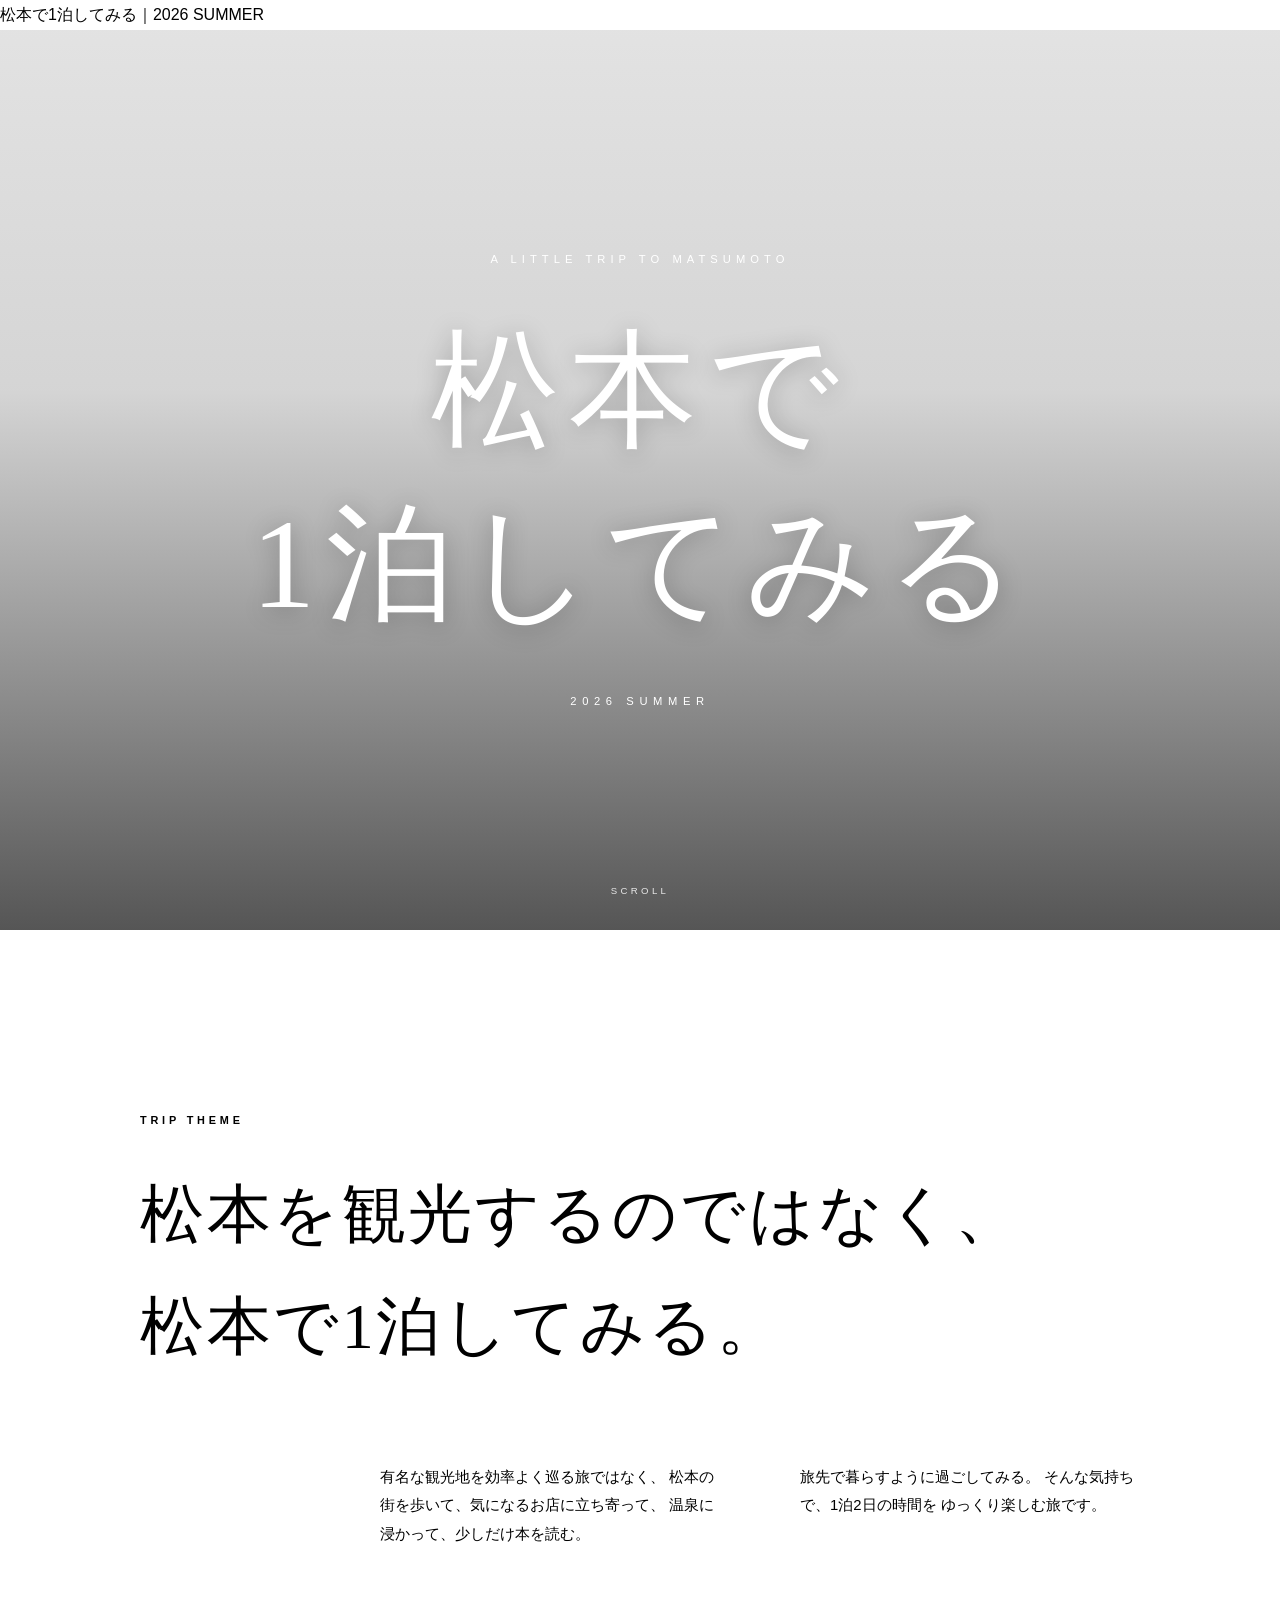
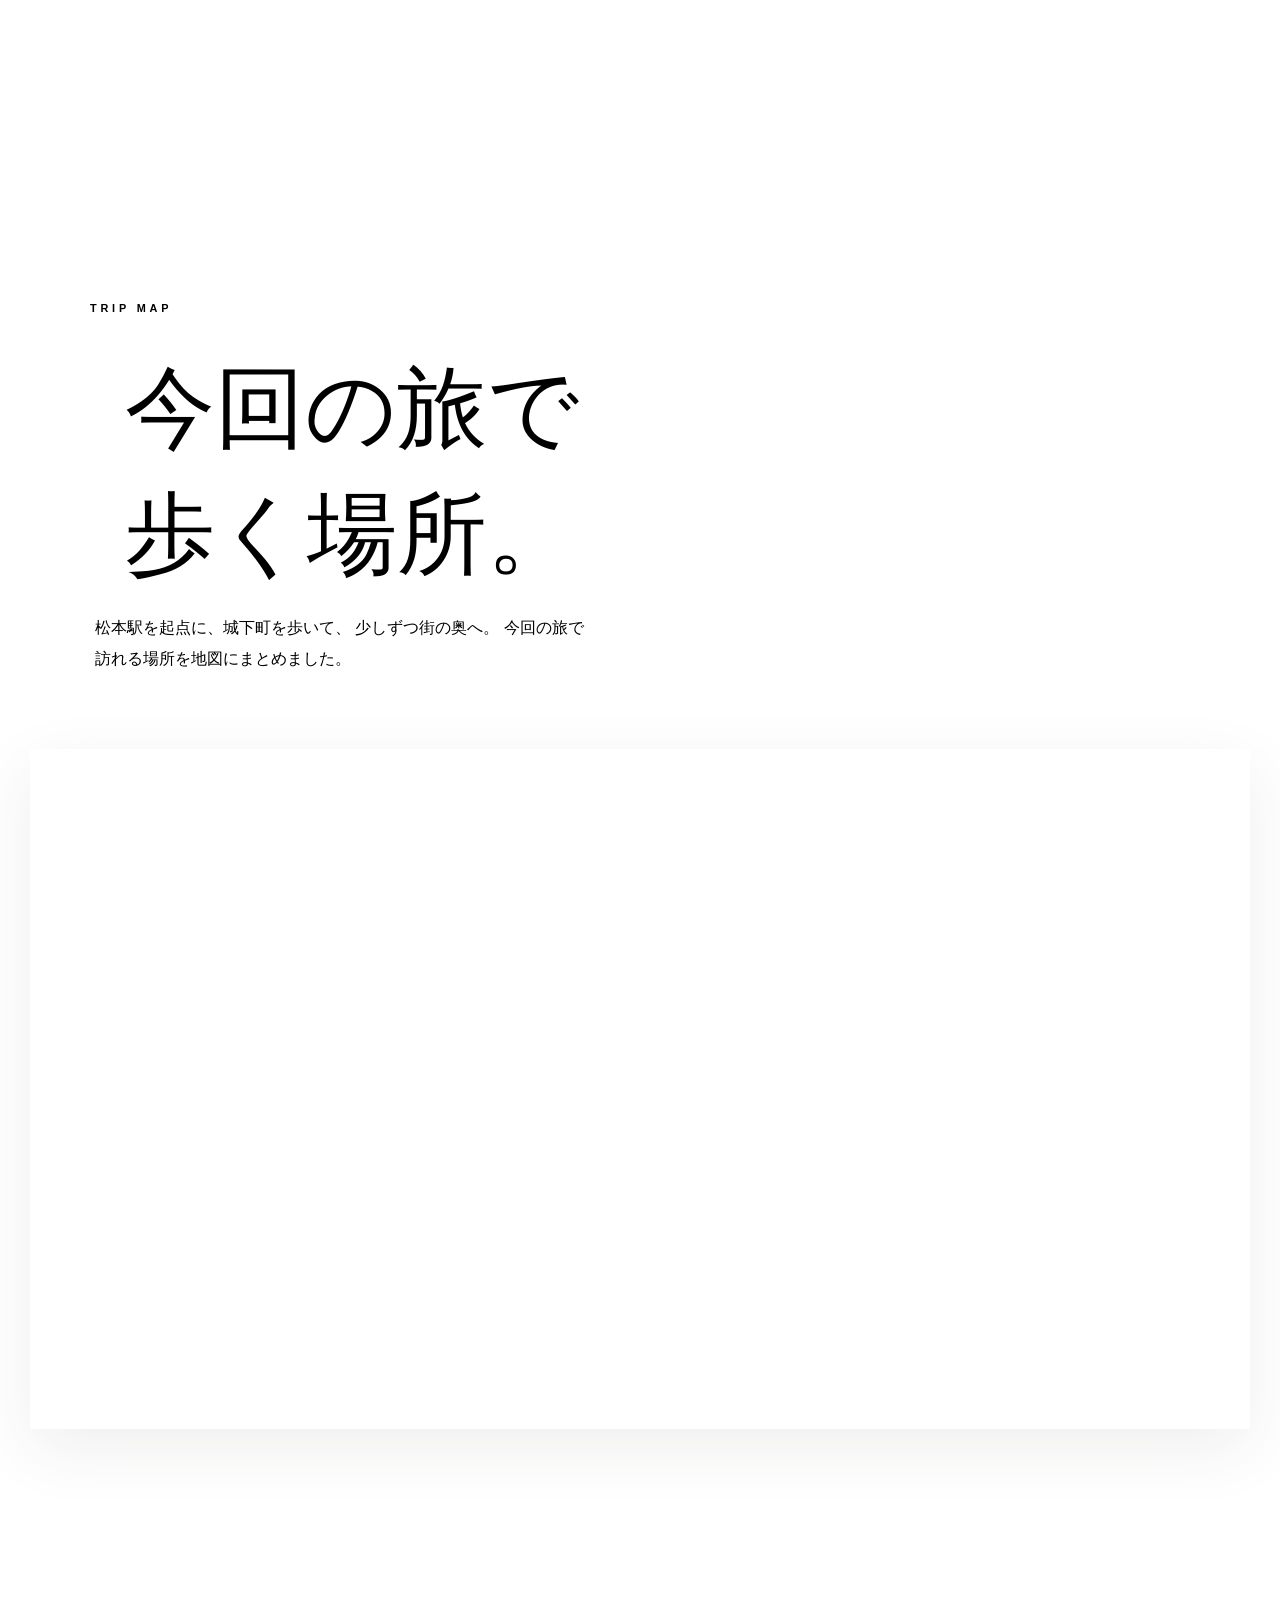
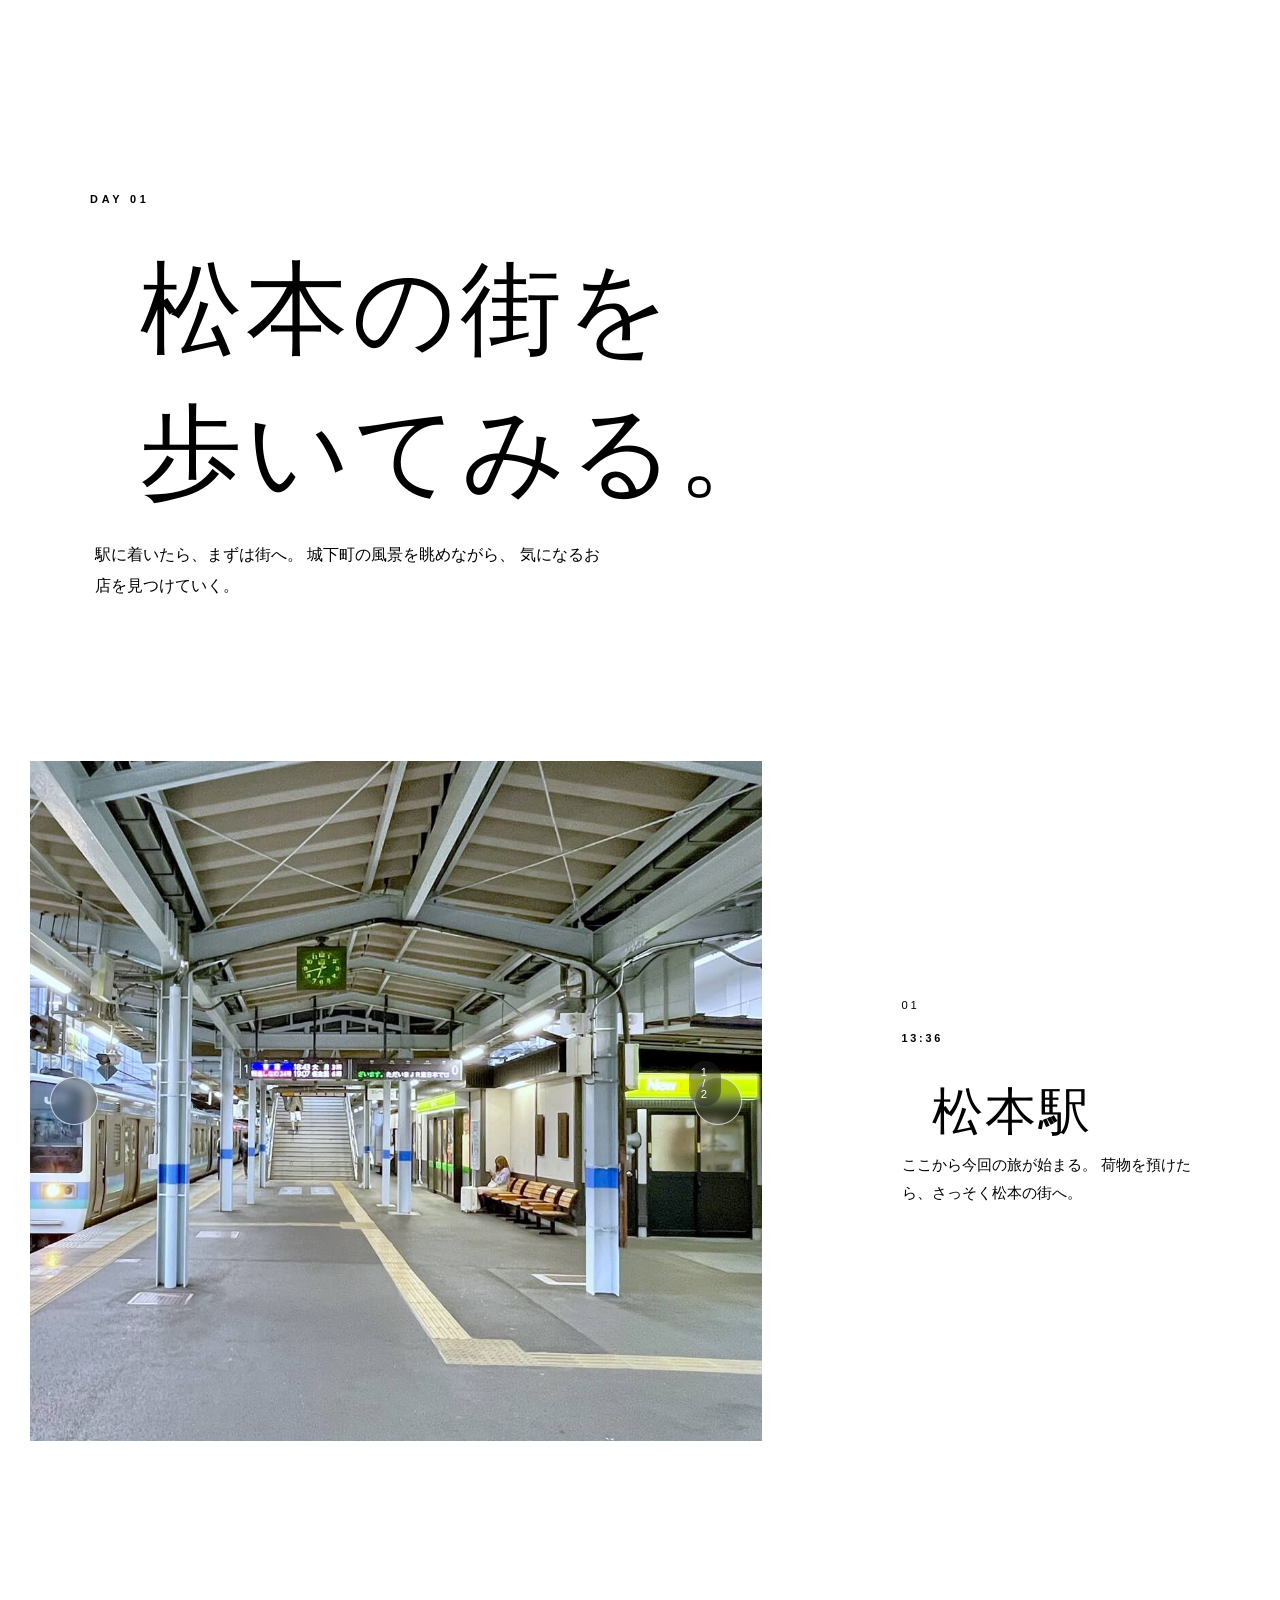
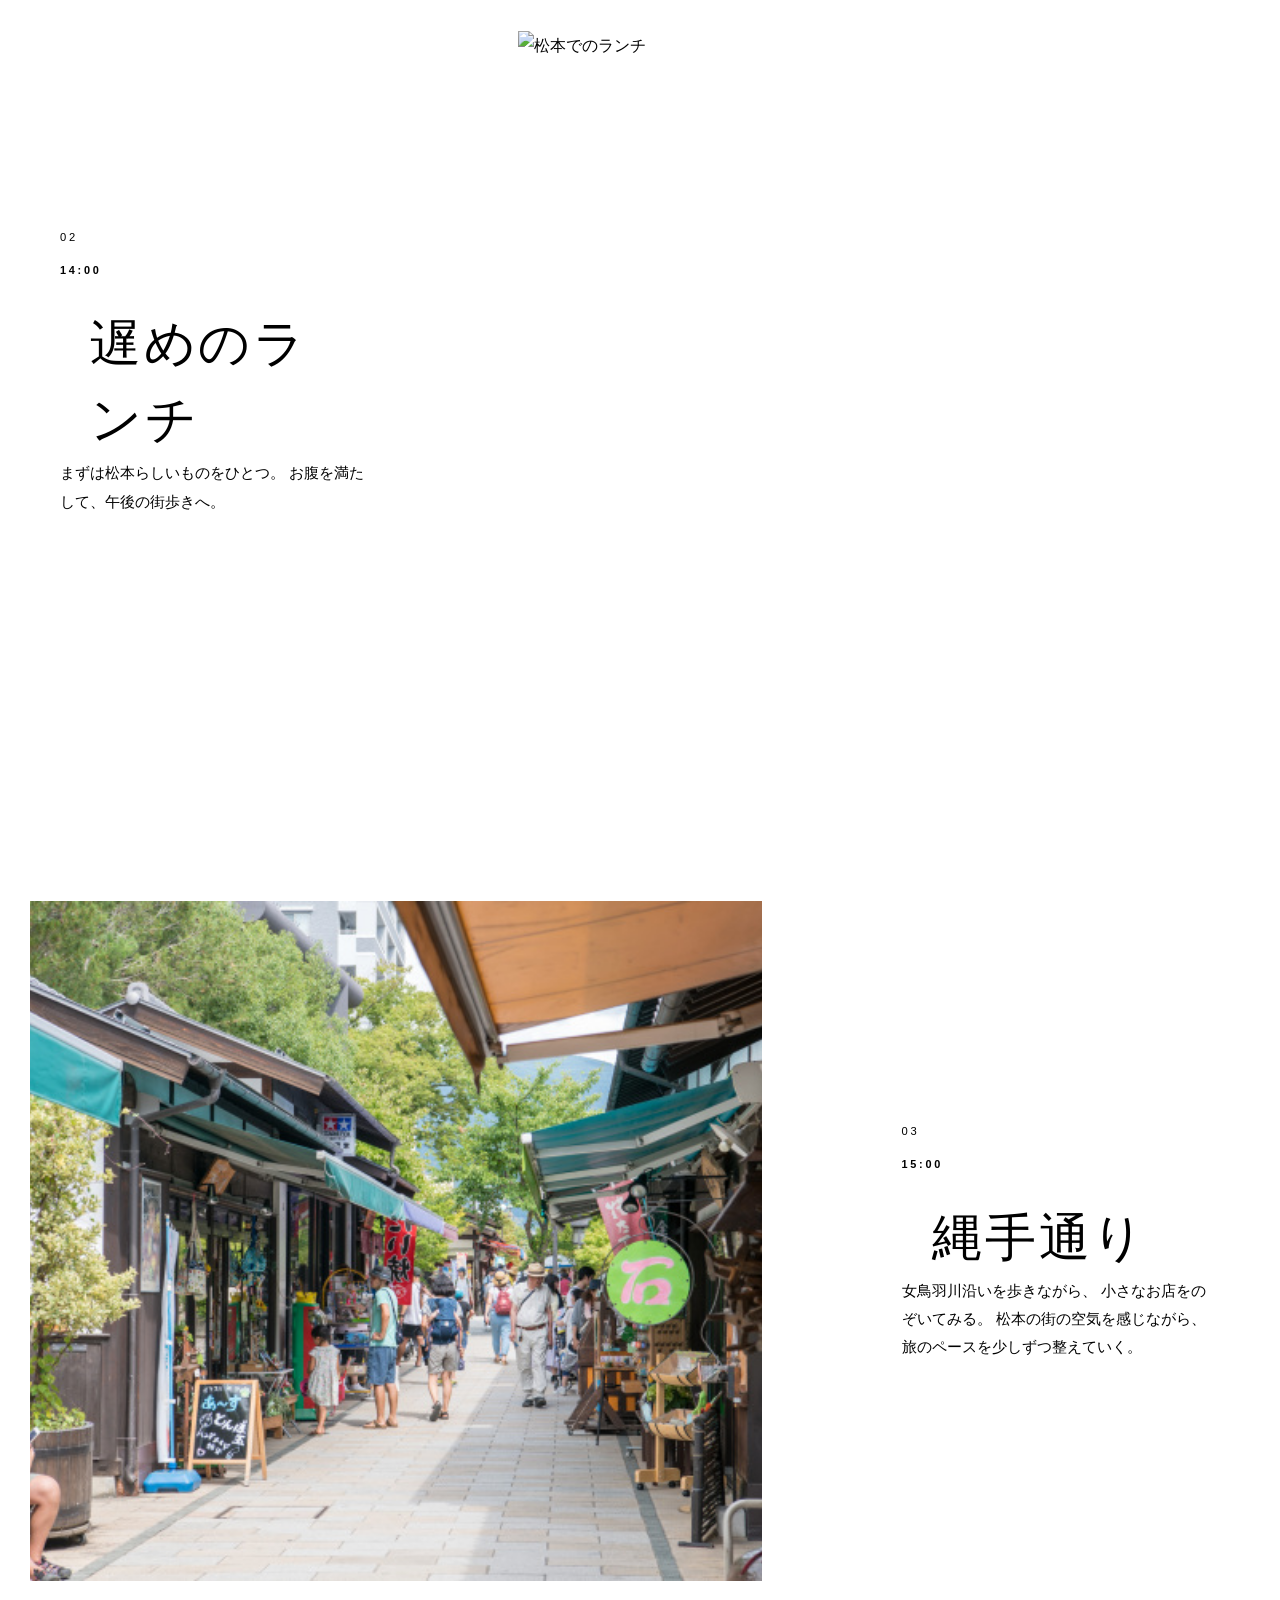
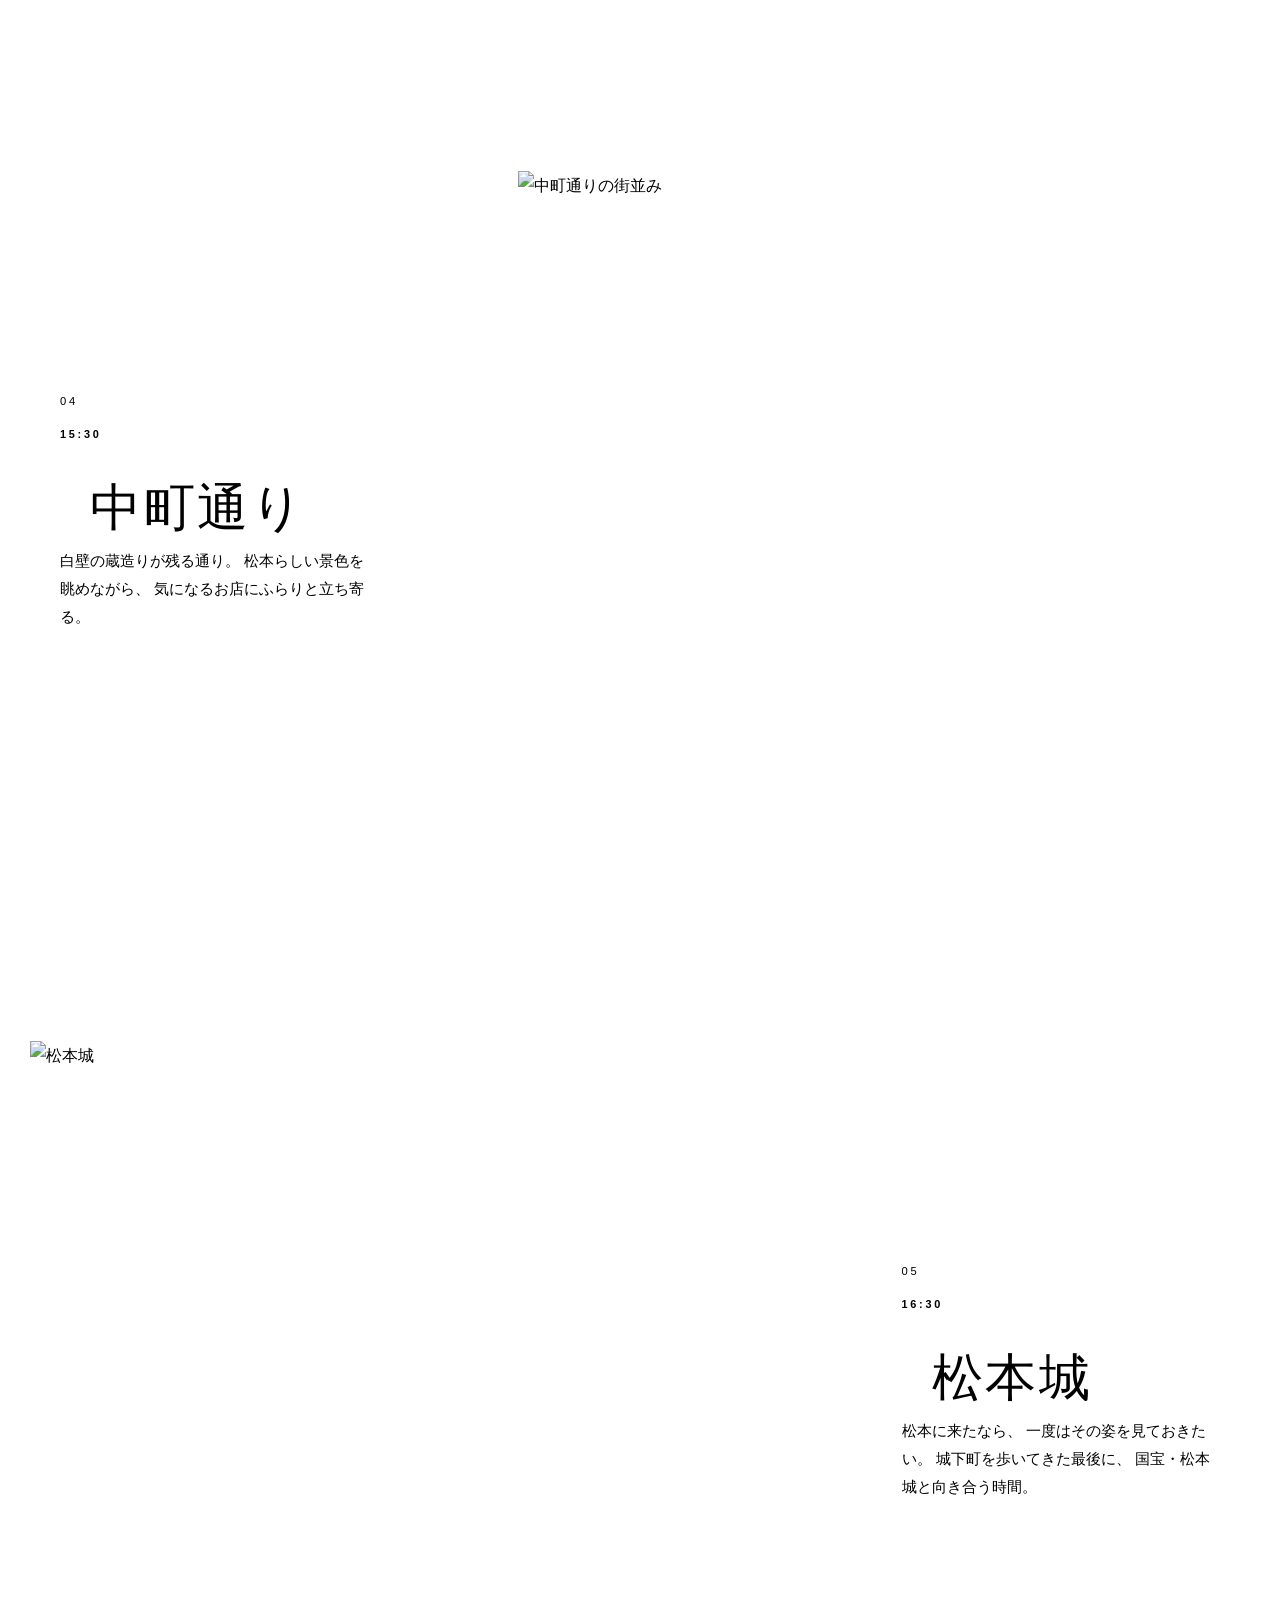
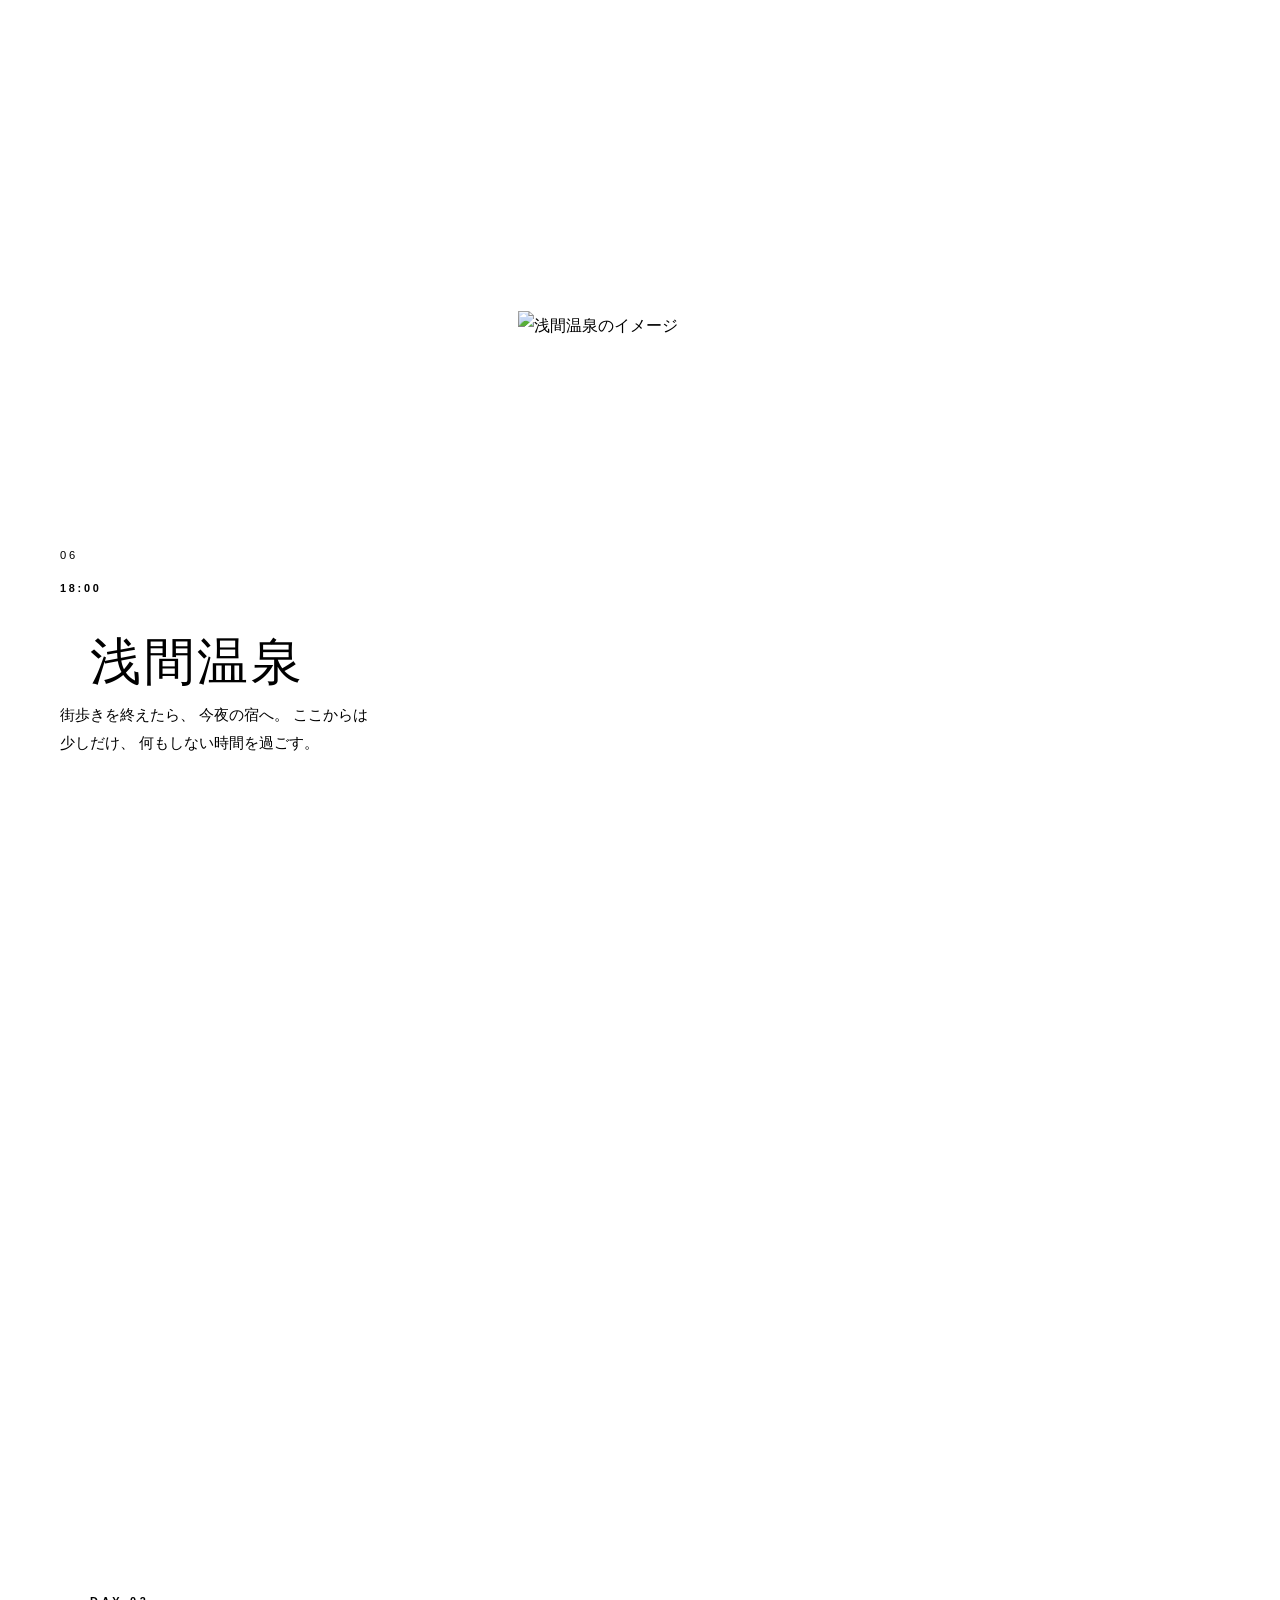
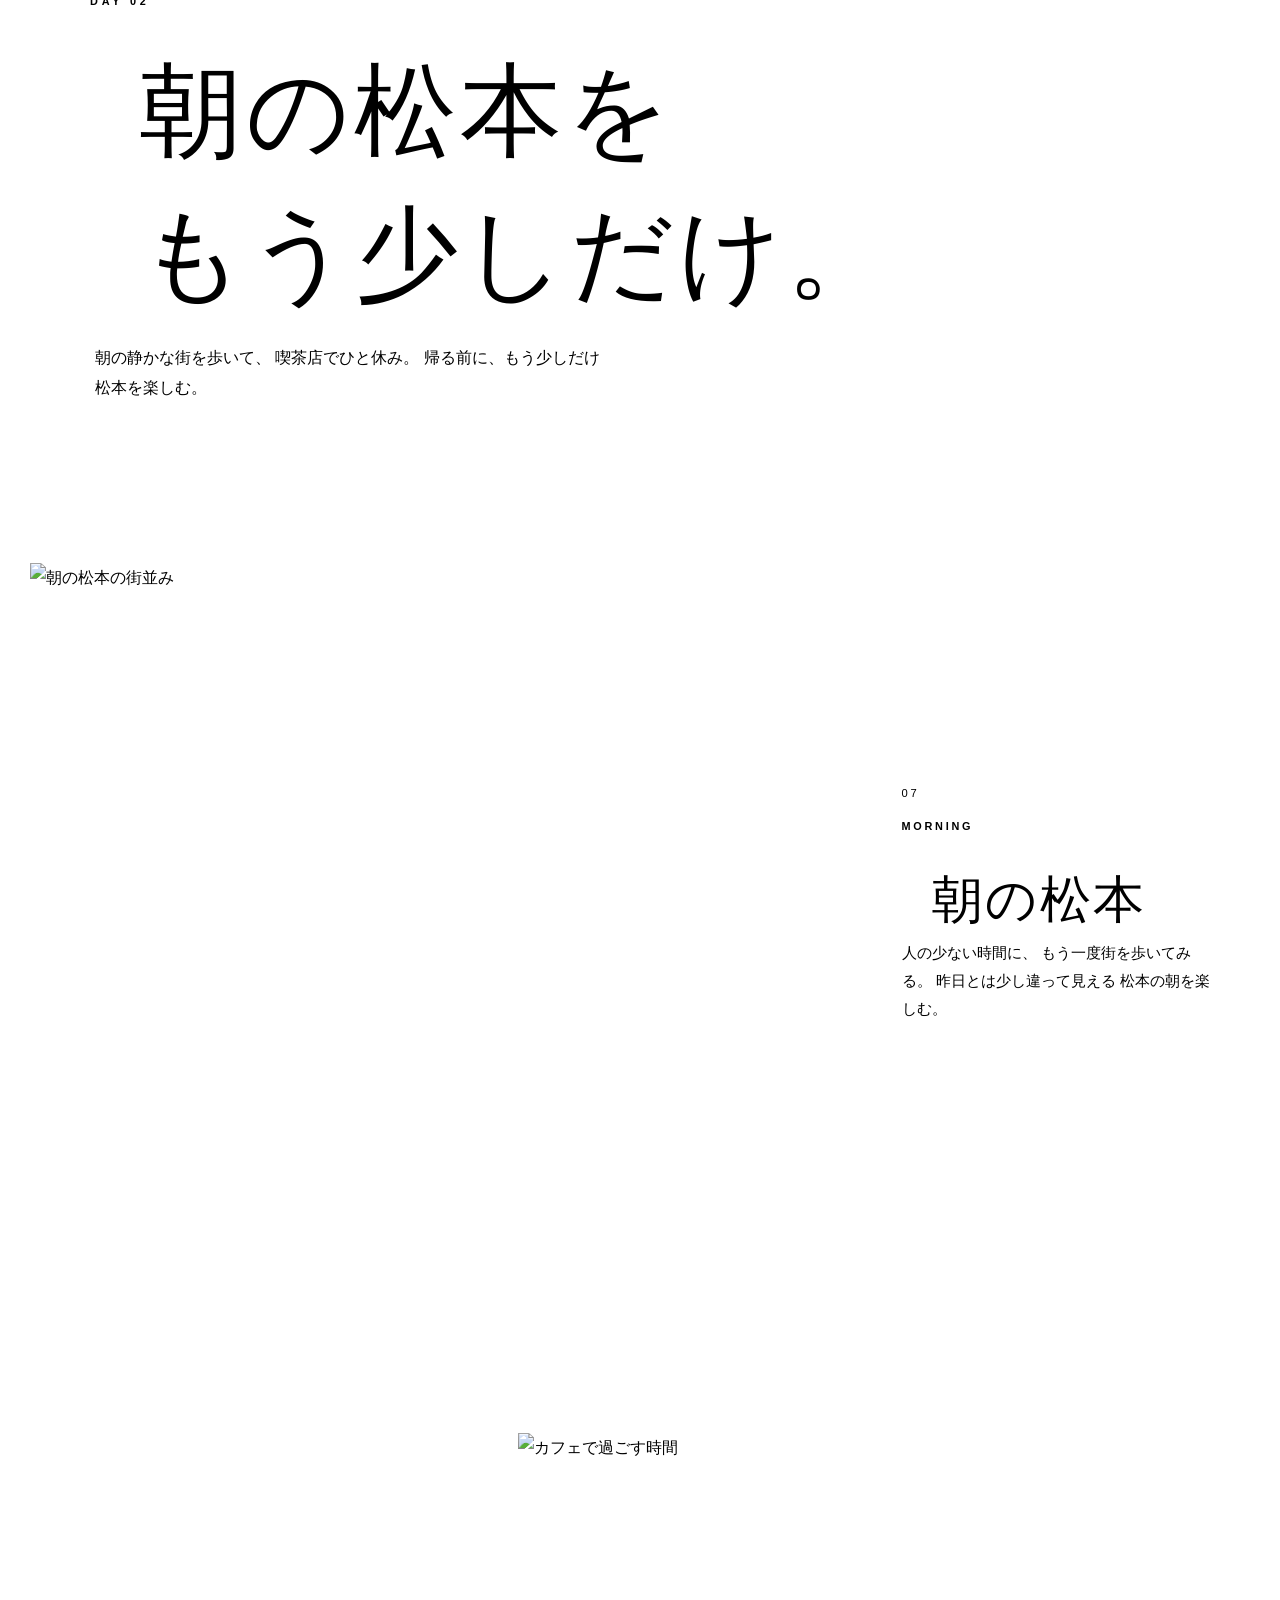
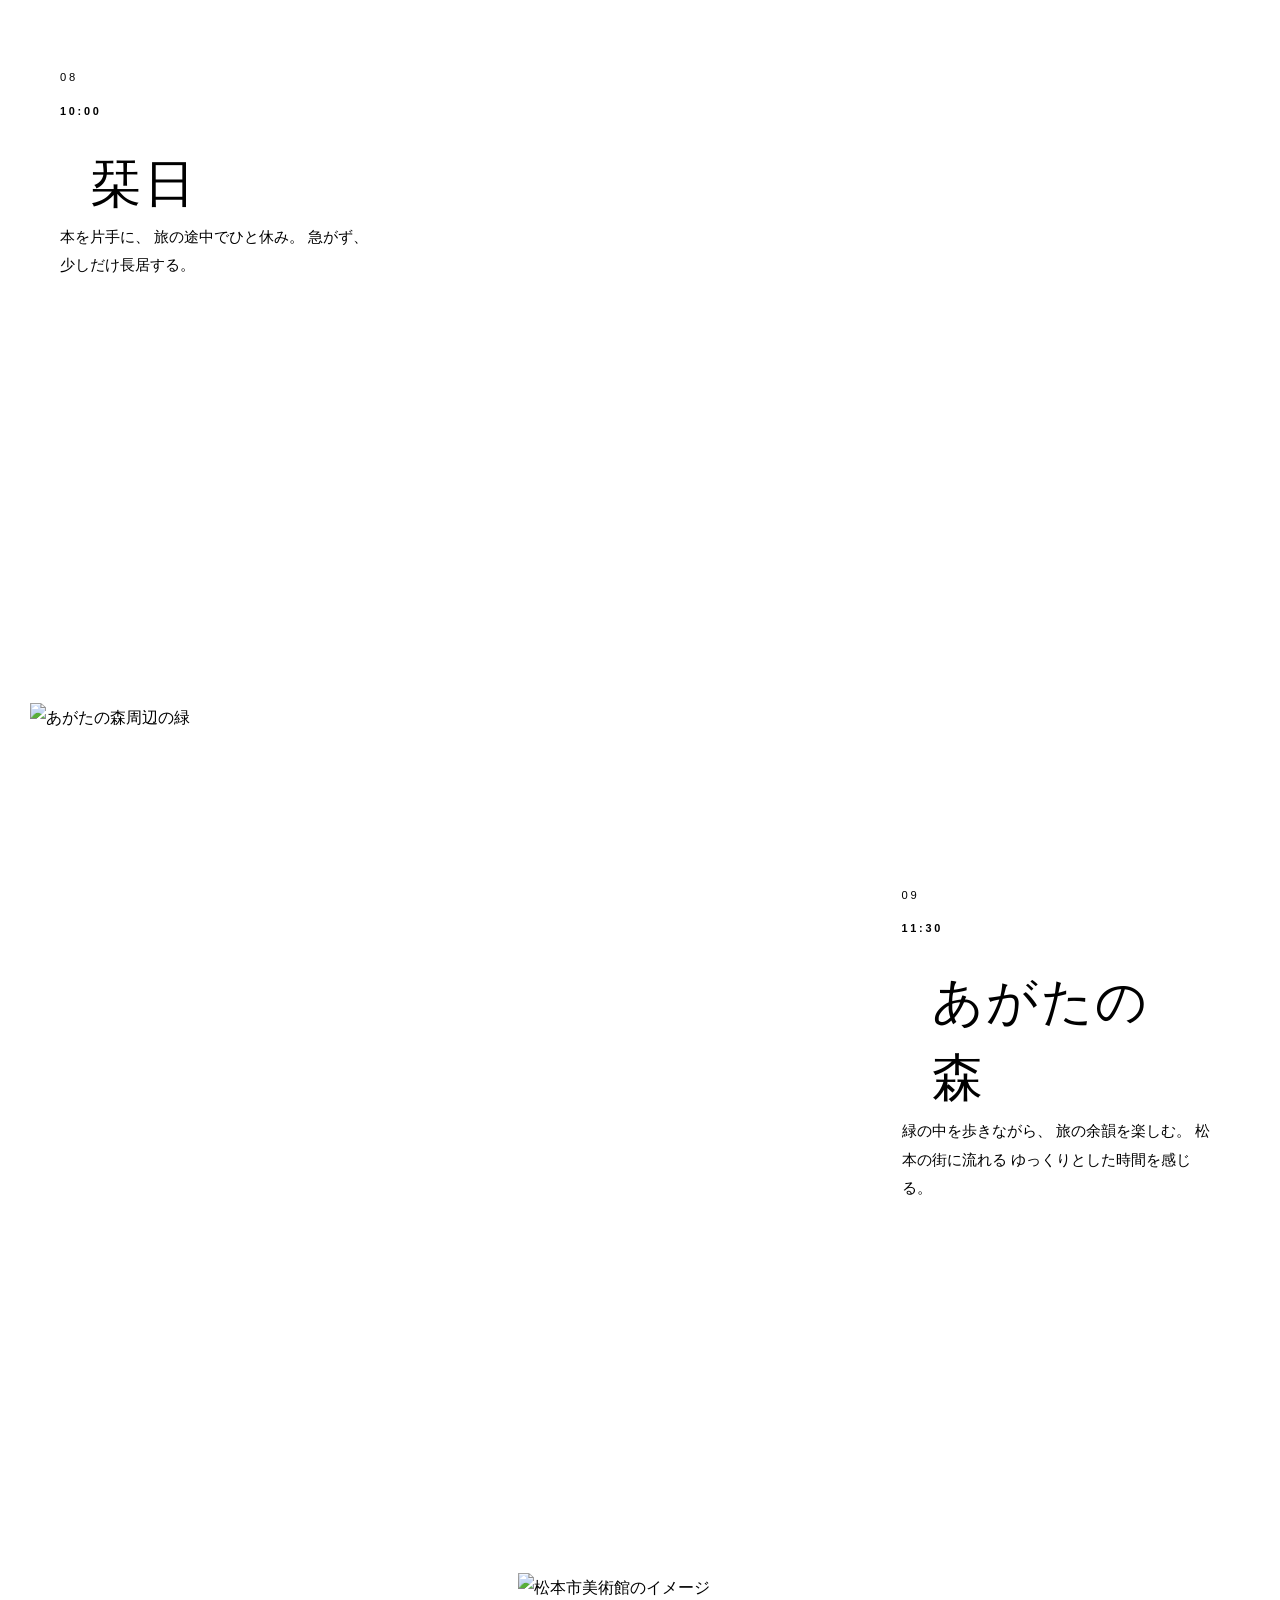
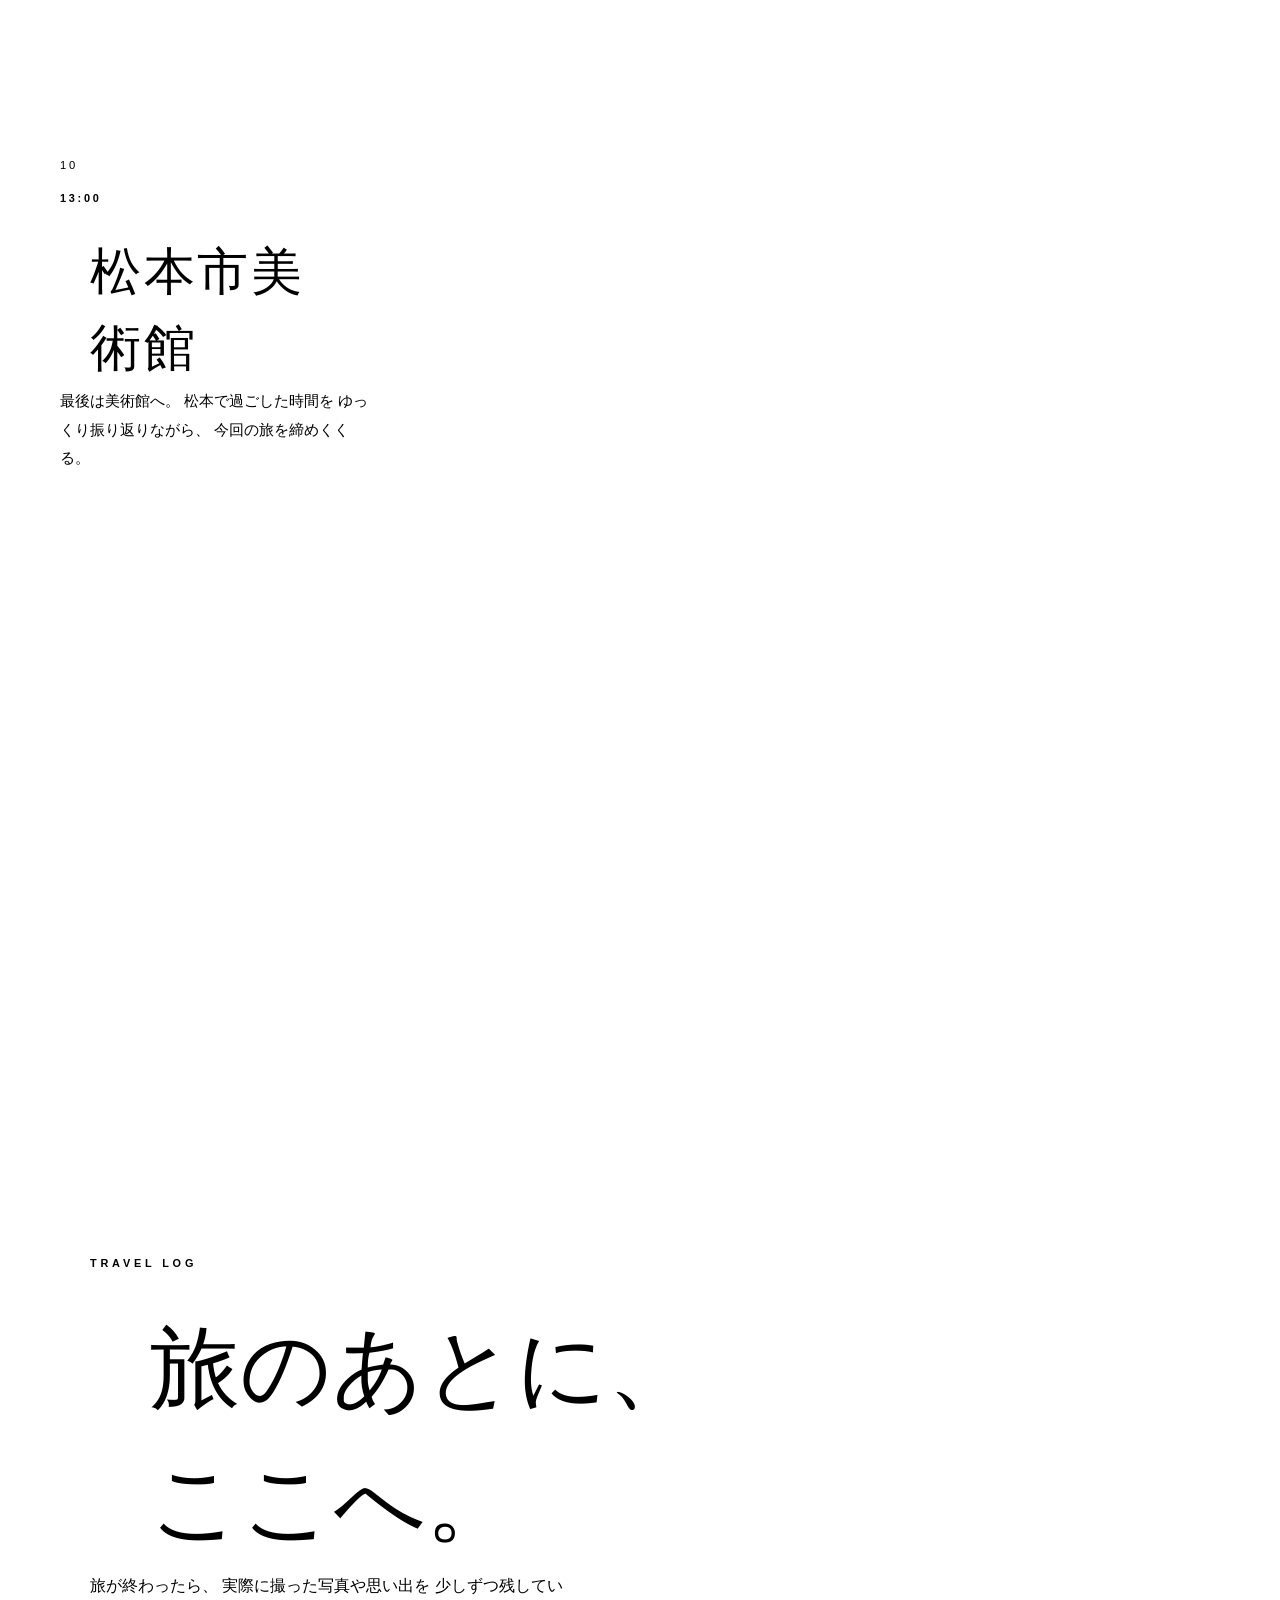
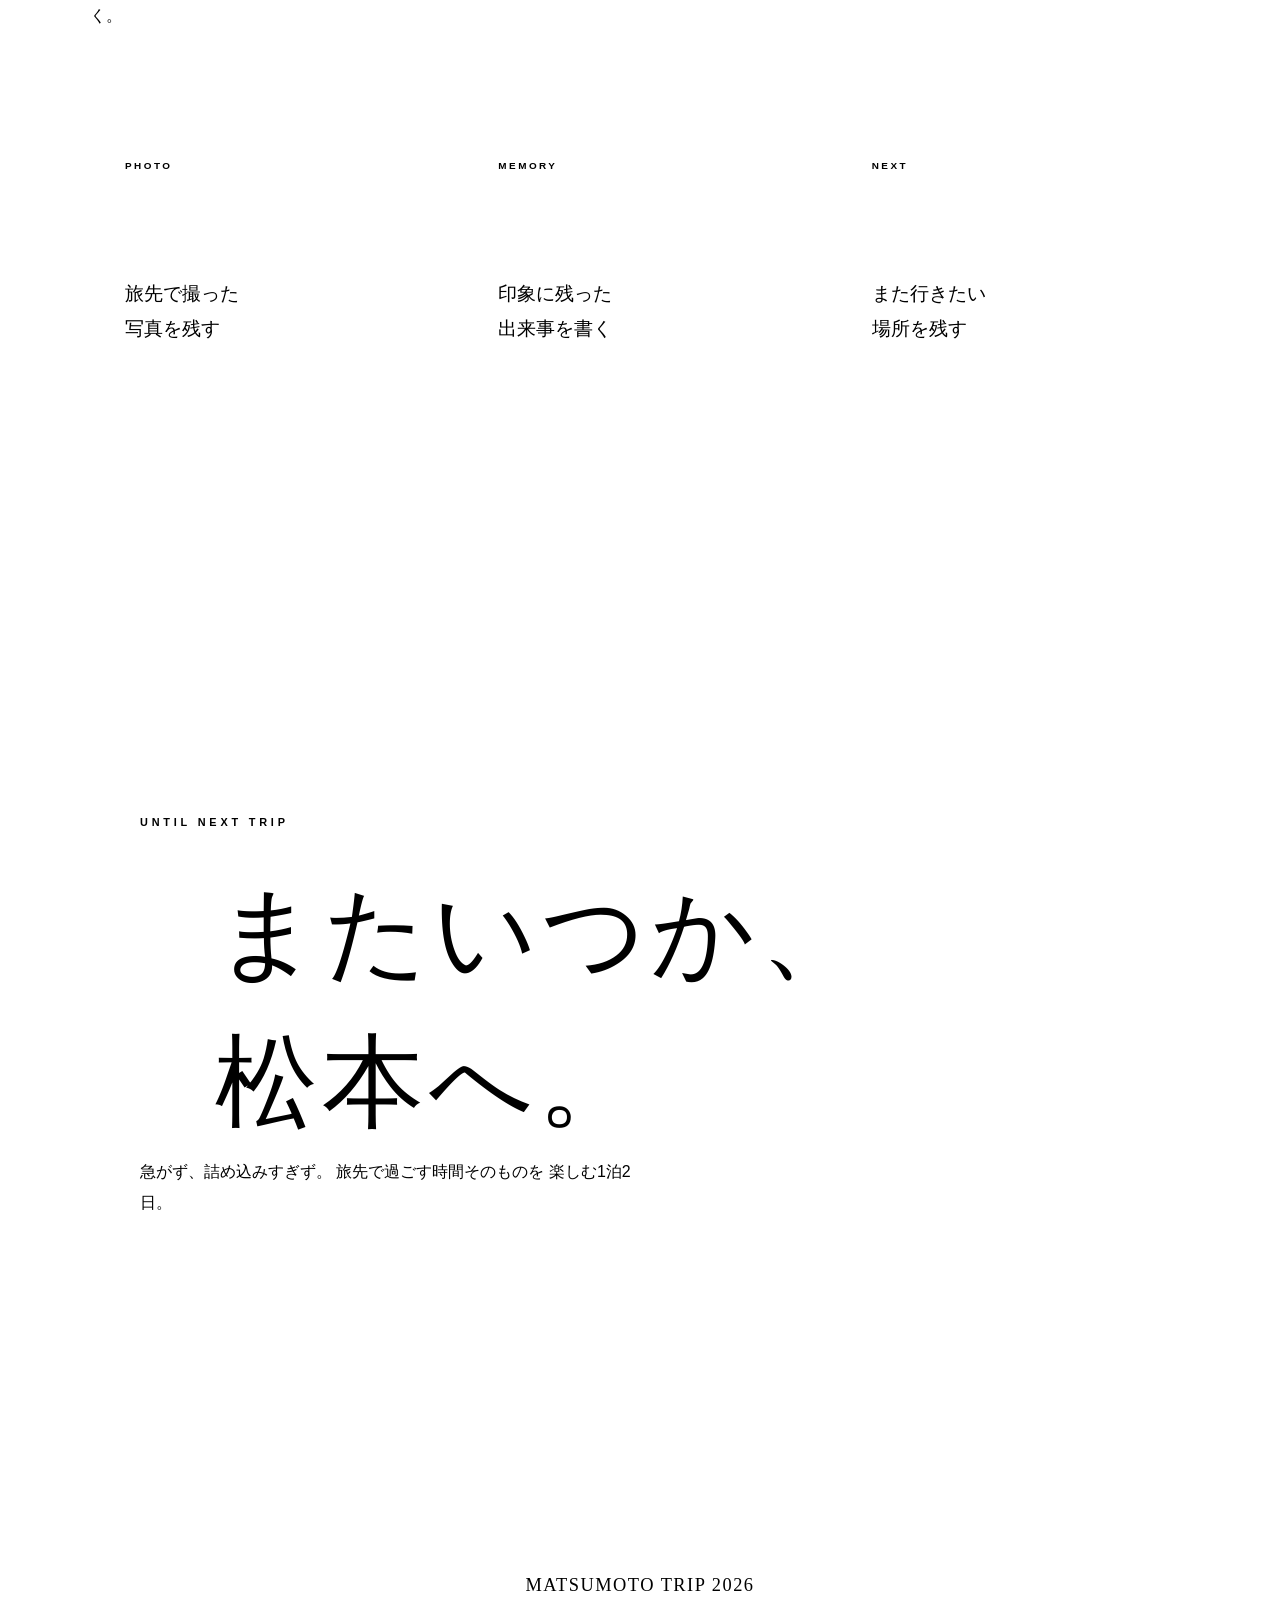
==== commit b608eeb4: "Add files via upload" ====
--- a/index.html
+++ b/index.html
@@ -121,13 +121,30 @@
        DAY 1 / SPOT 01
   ================================================== -->
   <article class="story">
-<div class="story-image">
+<div class="story-image carousel" data-carousel> <div class="carousel-track"> <img src="images/station-01.jpg" alt="松本駅" class="carousel-slide is-active" loading="lazy" >
 <img
-  src="images/station.jpg"
+  src="images/station-02.jpg"
   alt="松本駅"
+  class="carousel-slide"
   loading="lazy"
 >
 </div>
+
+<button
+class="carousel-button carousel-button-prev"
+type="button"
+aria-label="前の写真"
+
+‹
+</button>
+
+<button
+class="carousel-button carousel-button-next"
+type="button"
+aria-label="次の写真"
+
+›
+</button> <div class="carousel-counter"> <span class="carousel-current">1</span> <span>/</span> <span class="carousel-total">2</span> </div> </div>
 <div class="story-text">
   <p class="story-number">
     01
@@ -494,5 +511,6 @@
     A LITTLE TRIP TO MATSUMOTO
   </small>
 </footer>
+<script src="script.js"></script>
 </body>
 </html>
--- a/style.css
+++ b/style.css
@@ -1244,3 +1244,110 @@
 }
 
 }
+
+/* ==================================================
+CAROUSEL
+================================================== */
+
+.carousel {
+position: relative;
+}
+
+.carousel-track {
+position: relative;
+width: 100%;
+height: 100%;
+overflow: hidden;
+}
+
+.carousel-slide {
+position: absolute;
+inset: 0;
+width: 100%;
+height: 100%;
+object-fit: cover;
+object-position: center;
+opacity: 0;
+pointer-events: none;
+transition: opacity 0.5s ease;
+}
+
+.carousel-slide.is-active {
+opacity: 1;
+pointer-events: auto;
+}
+
+.carousel-button {
+position: absolute;
+top: 50%;
+z-index: 2;
+width: 48px;
+height: 48px;
+border: 1px solid rgba(255, 255, 255, 0.7);
+border-radius: 50%;
+background: rgba(40, 40, 40, 0.28);
+color: #ffffff;
+font-family: sans-serif;
+font-size: 2rem;
+line-height: 1;
+cursor: pointer;
+transform: translateY(-50%);
+backdrop-filter: blur(4px);
+transition:
+background 0.3s ease,
+transform 0.3s ease;
+}
+
+.carousel-button:hover {
+background: rgba(40, 40, 40, 0.55);
+}
+
+.carousel-button:active {
+transform: translateY(-50%) scale(0.95);
+}
+
+.carousel-button-prev {
+left: 20px;
+}
+
+.carousel-button-next {
+right: 20px;
+}
+
+.carousel-counter {
+position: absolute;
+z-index: 2;
+right: 20px;
+bottom: 18px;
+padding: 6px 12px;
+border-radius: 20px;
+background: rgba(40, 40, 40, 0.4);
+color: #ffffff;
+font-family: sans-serif;
+font-size: 0.7rem;
+letter-spacing: 0.15em;
+backdrop-filter: blur(4px);
+}
+
+@media (max-width: 600px) {
+
+.carousel-button {
+width: 42px;
+height: 42px;
+font-size: 1.7rem;
+}
+
+.carousel-button-prev {
+left: 12px;
+}
+
+.carousel-button-next {
+right: 12px;
+}
+
+.carousel-counter {
+right: 12px;
+bottom: 12px;
+}
+
+}
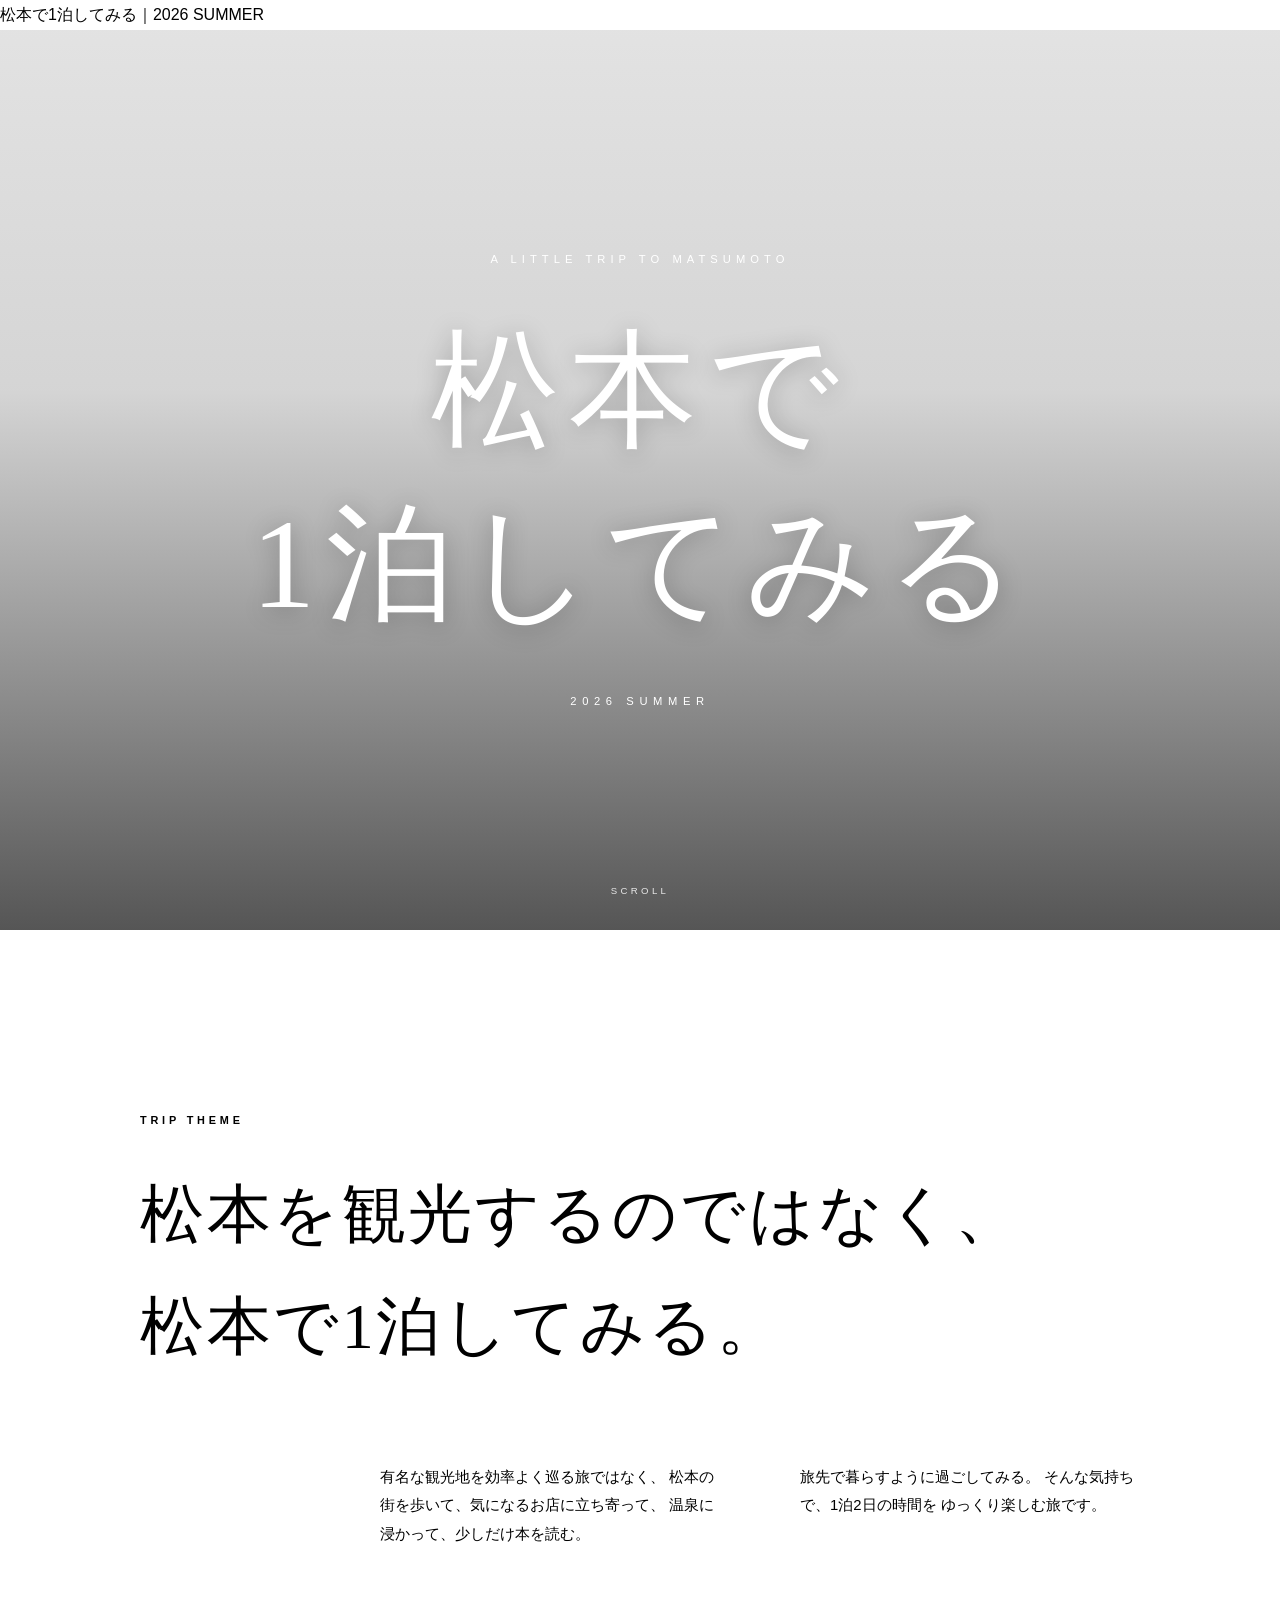
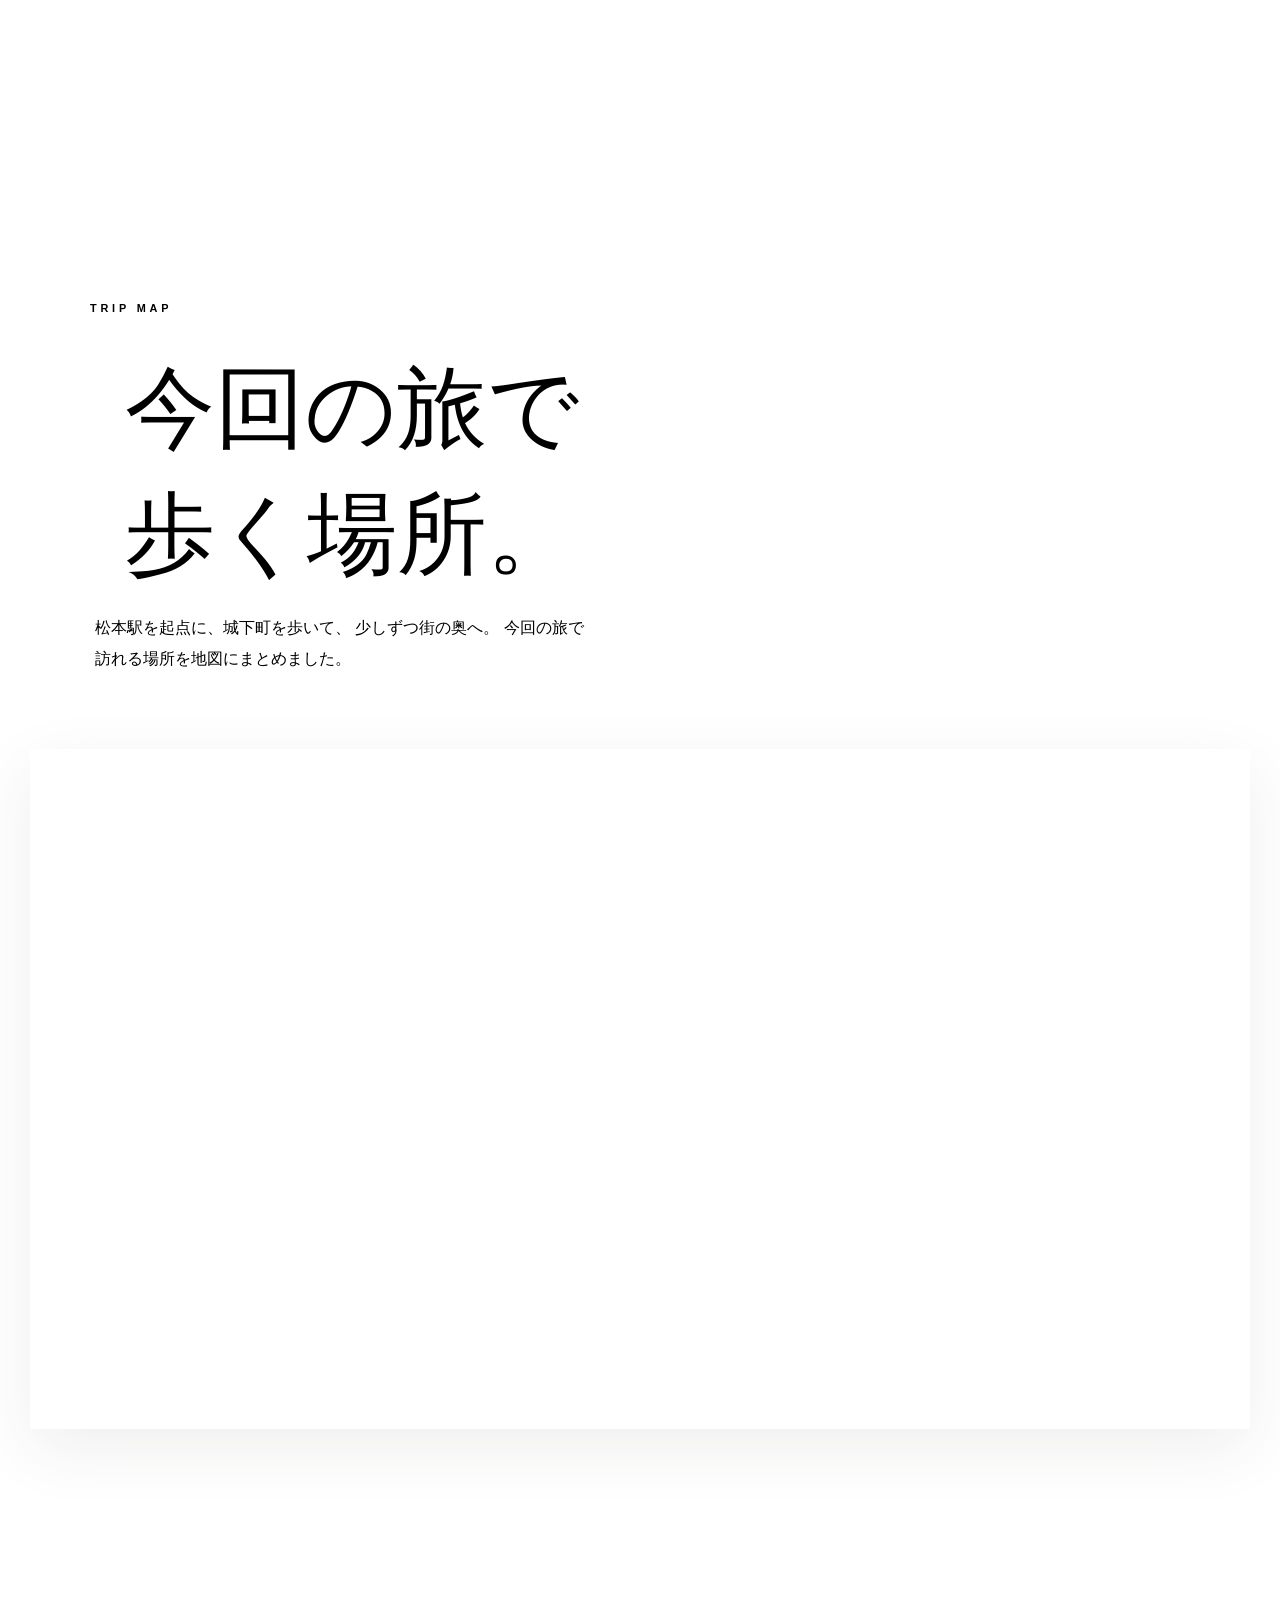
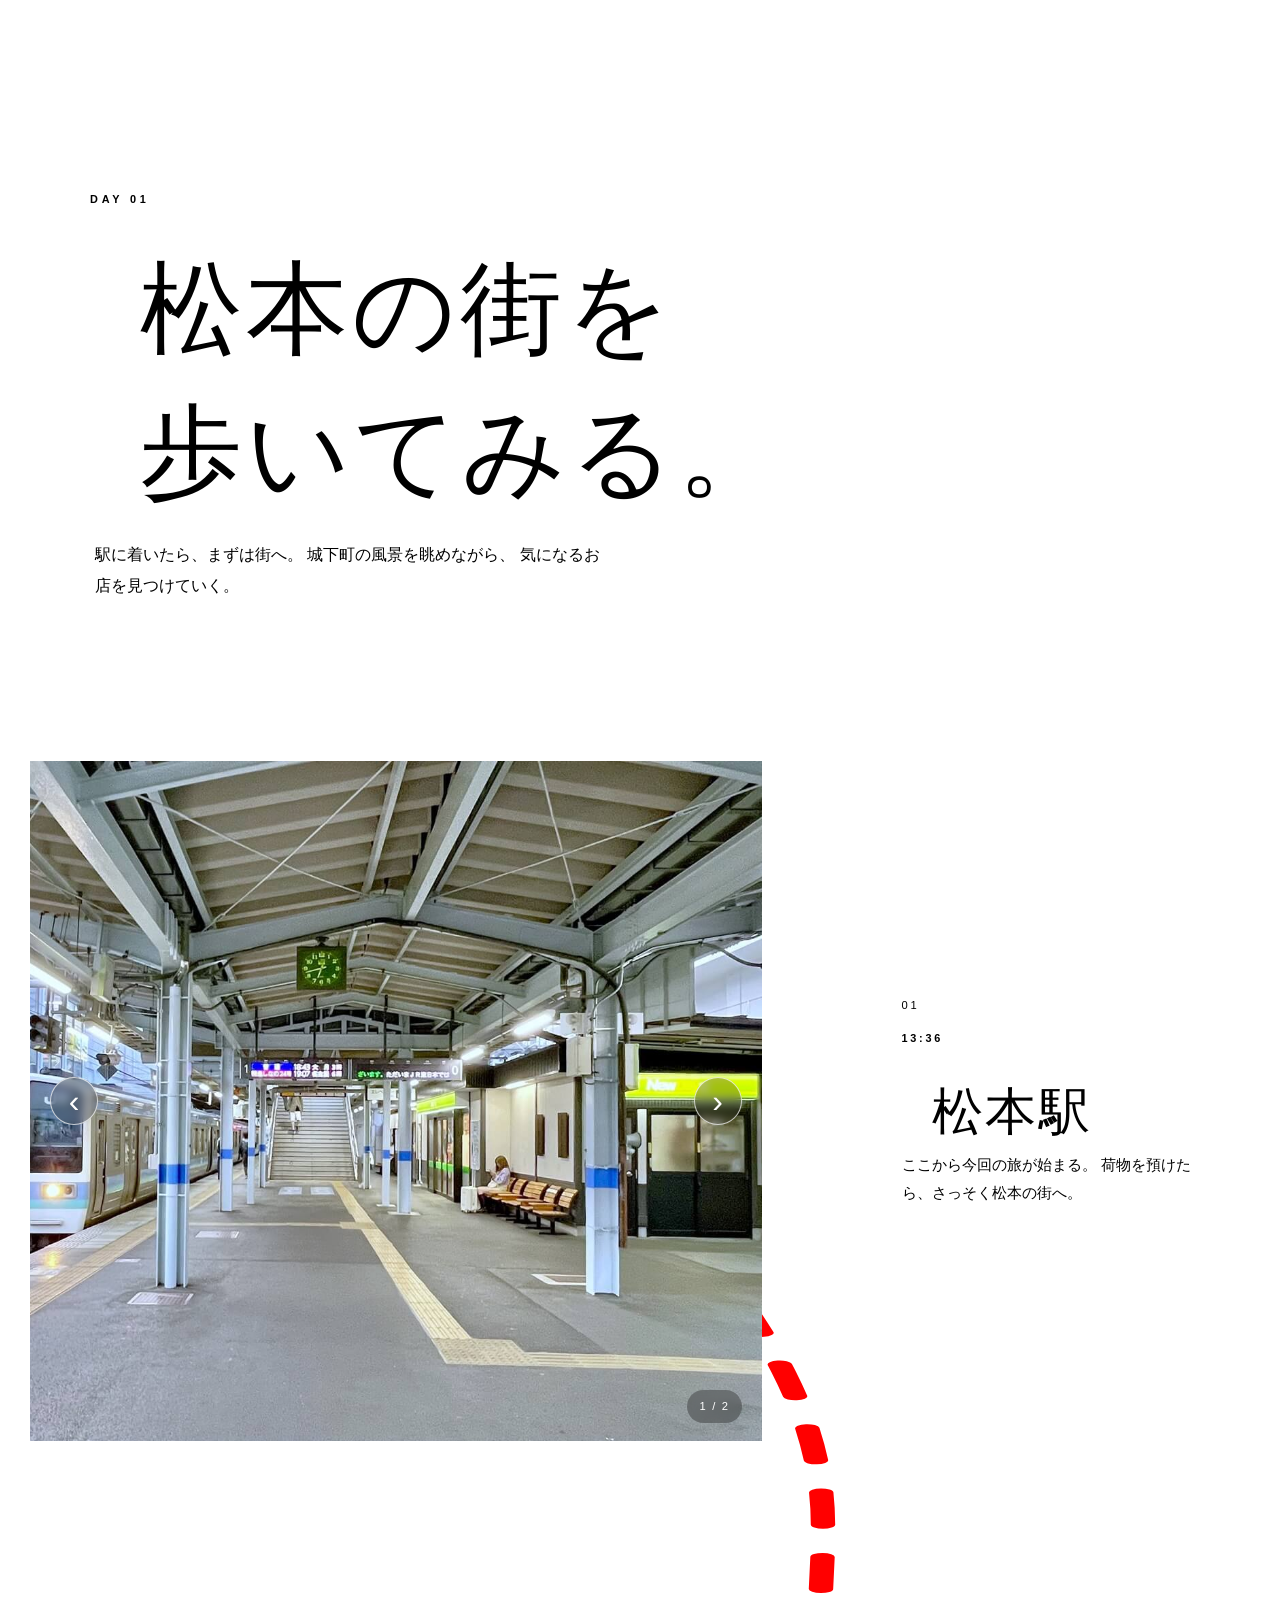
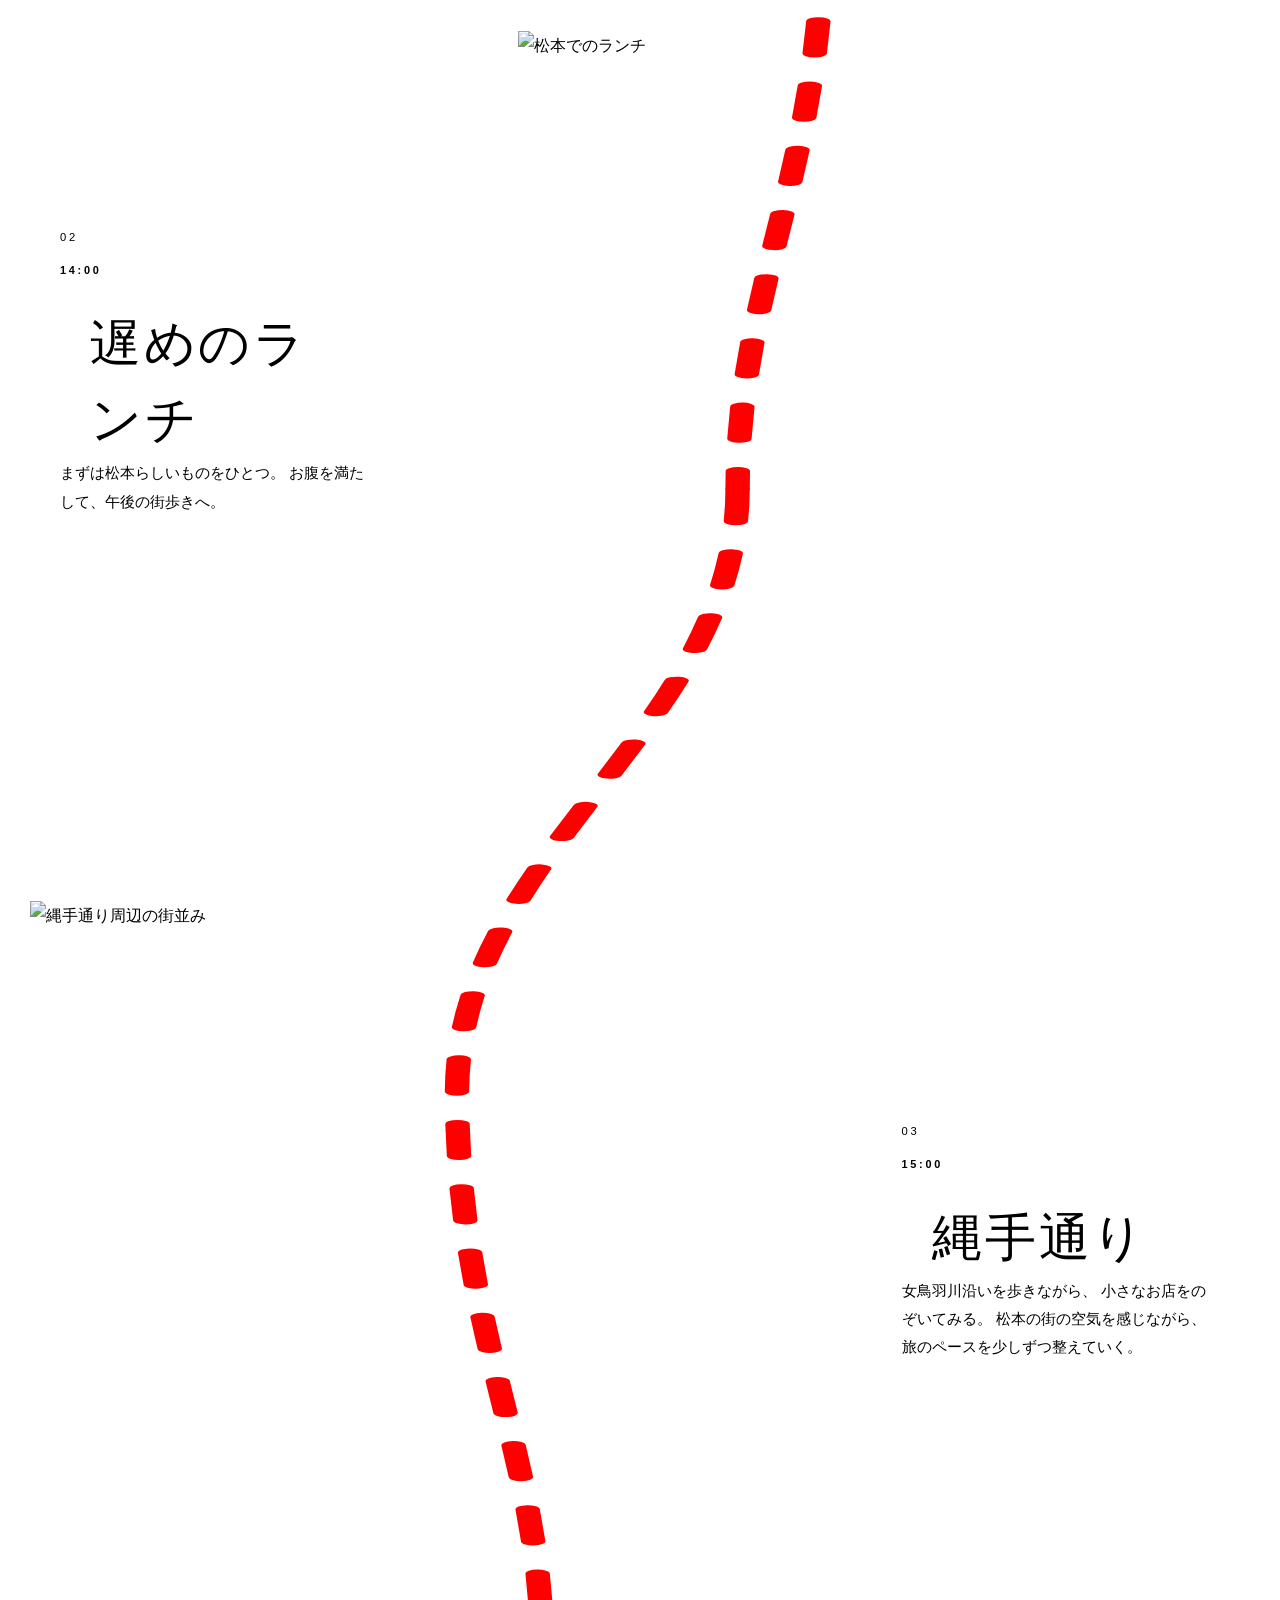
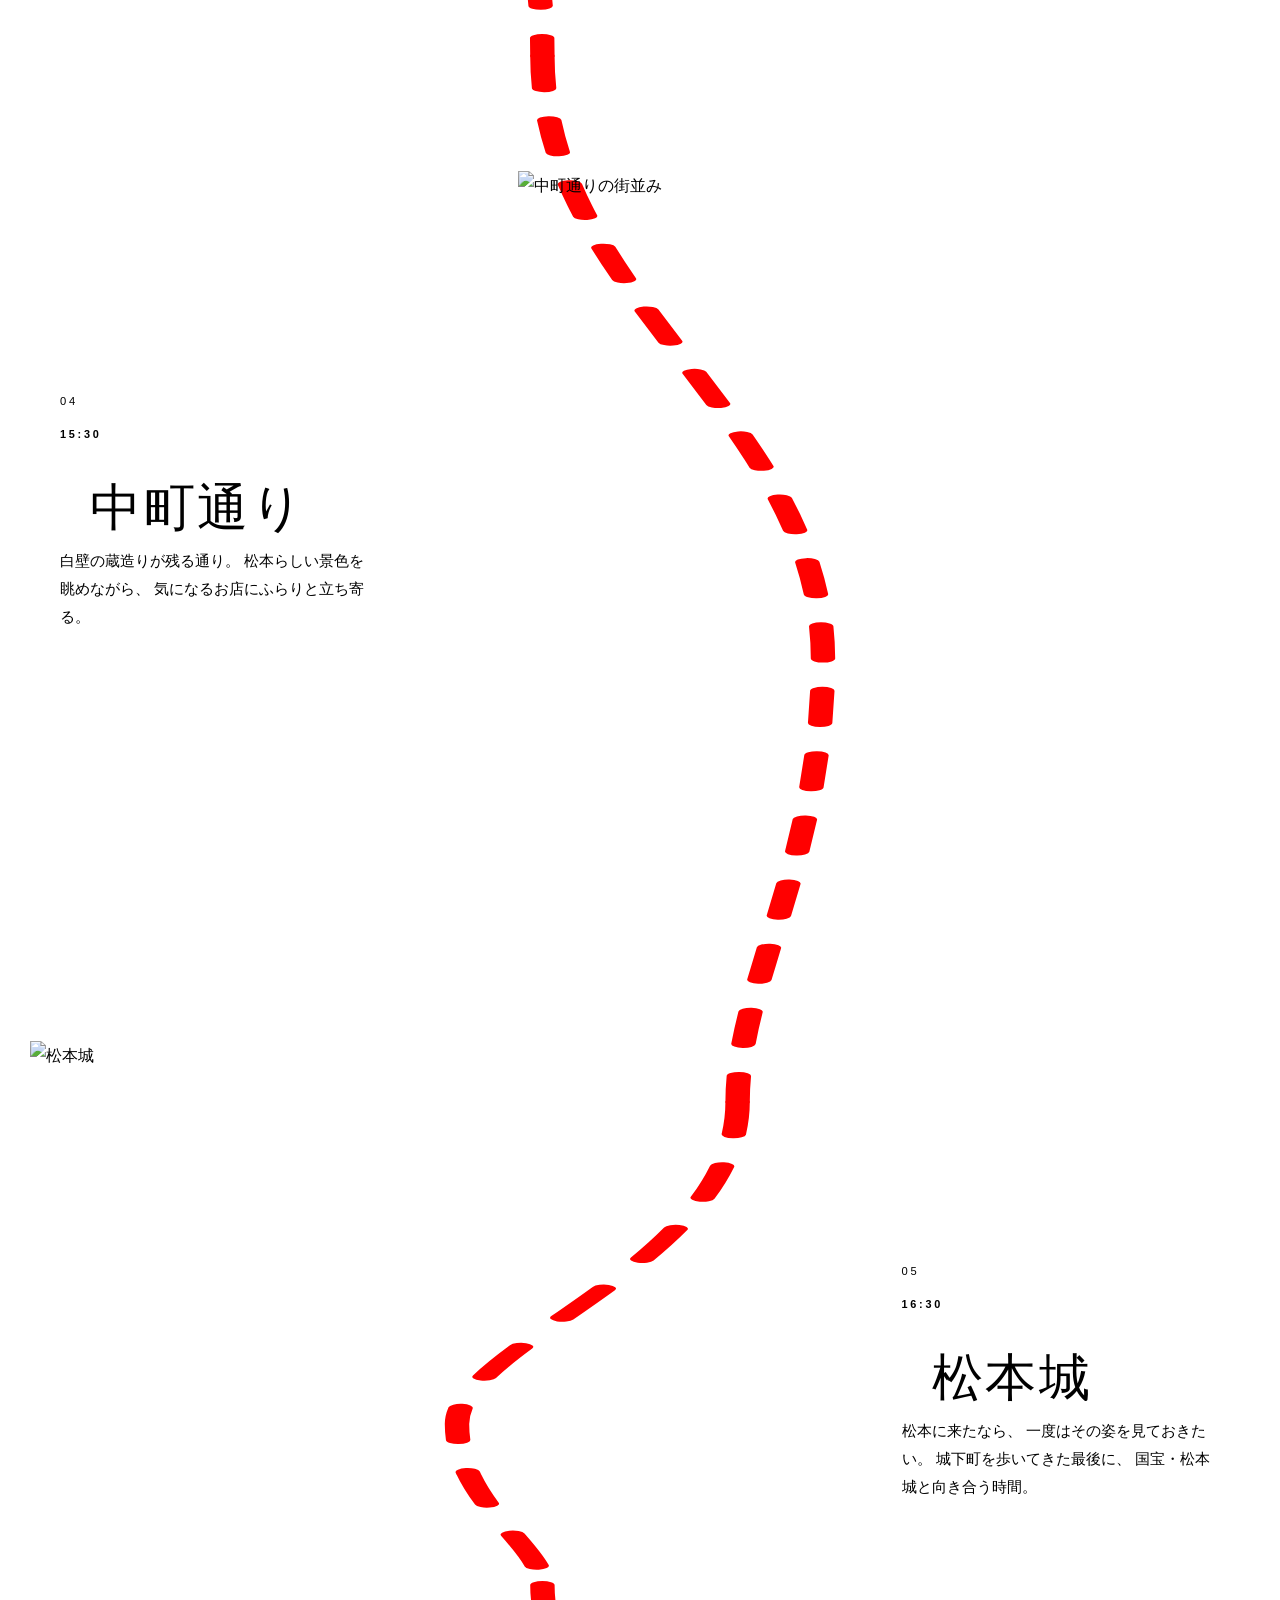
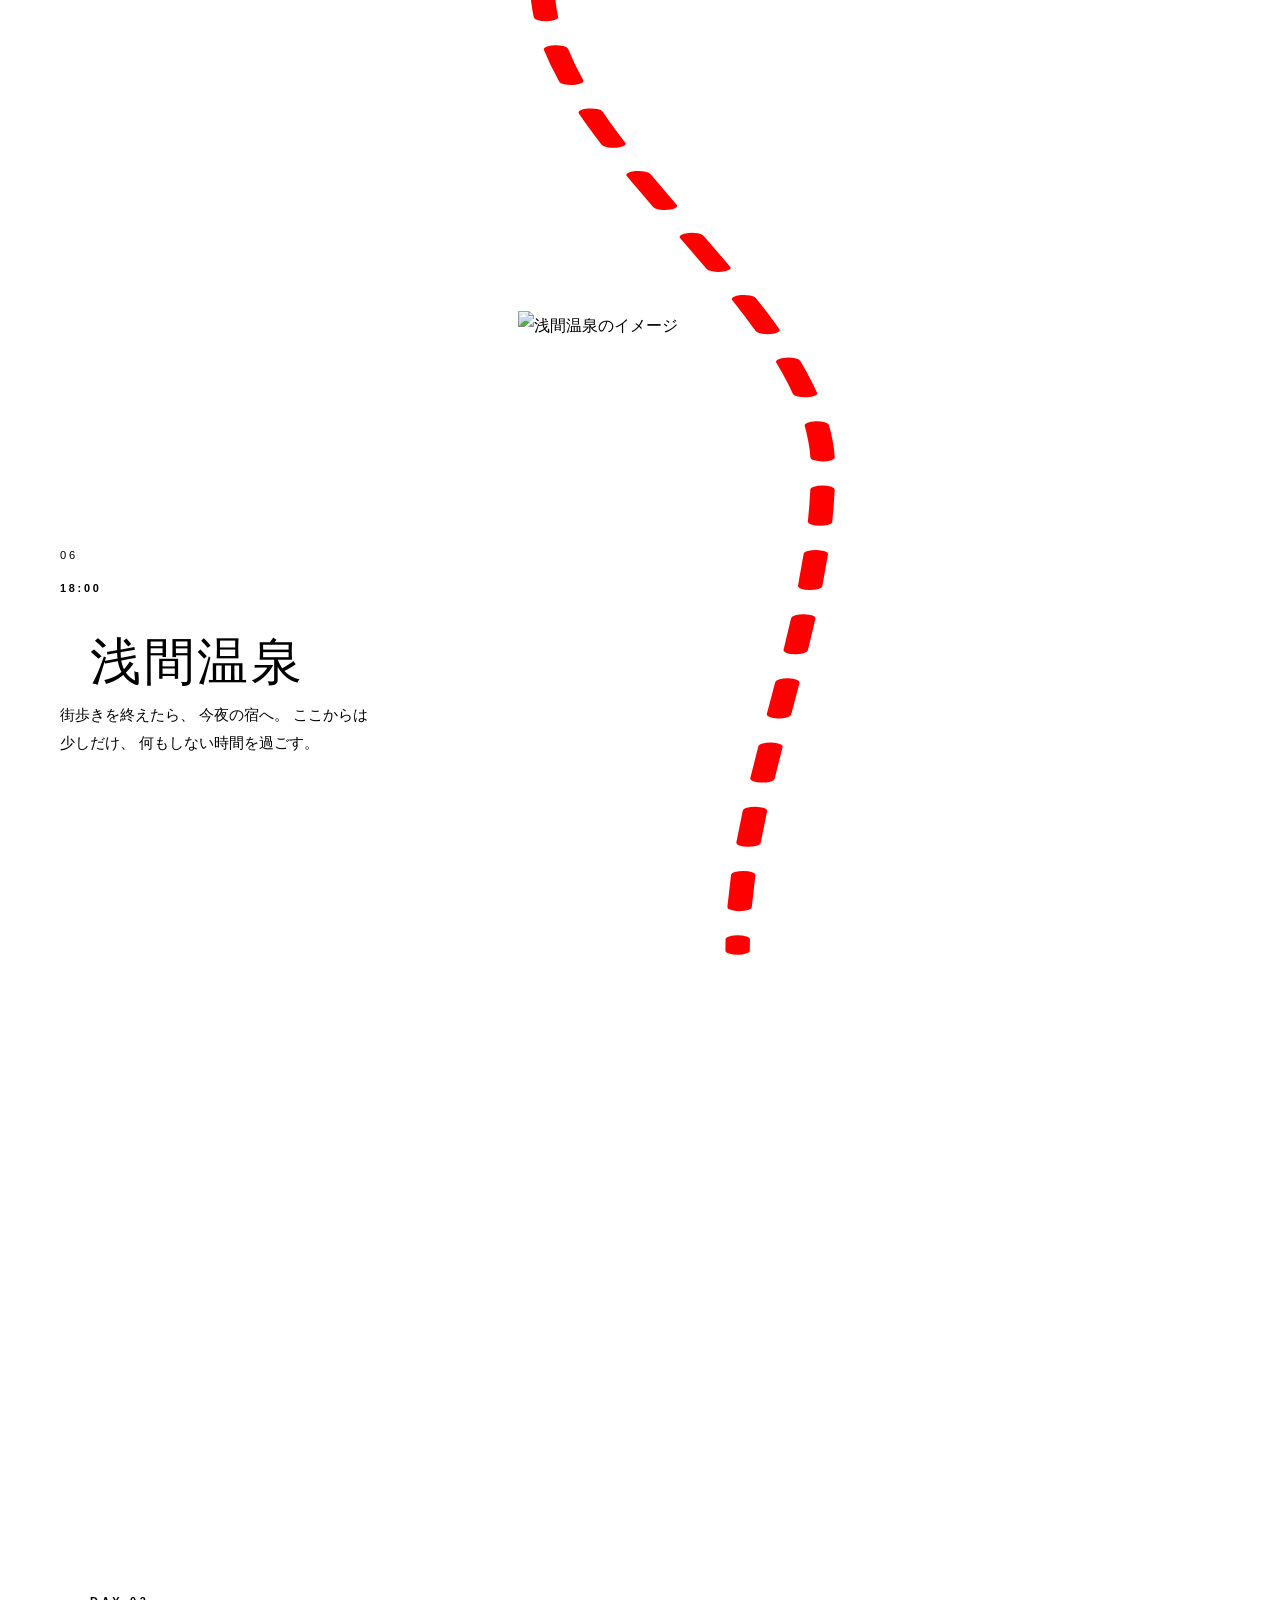
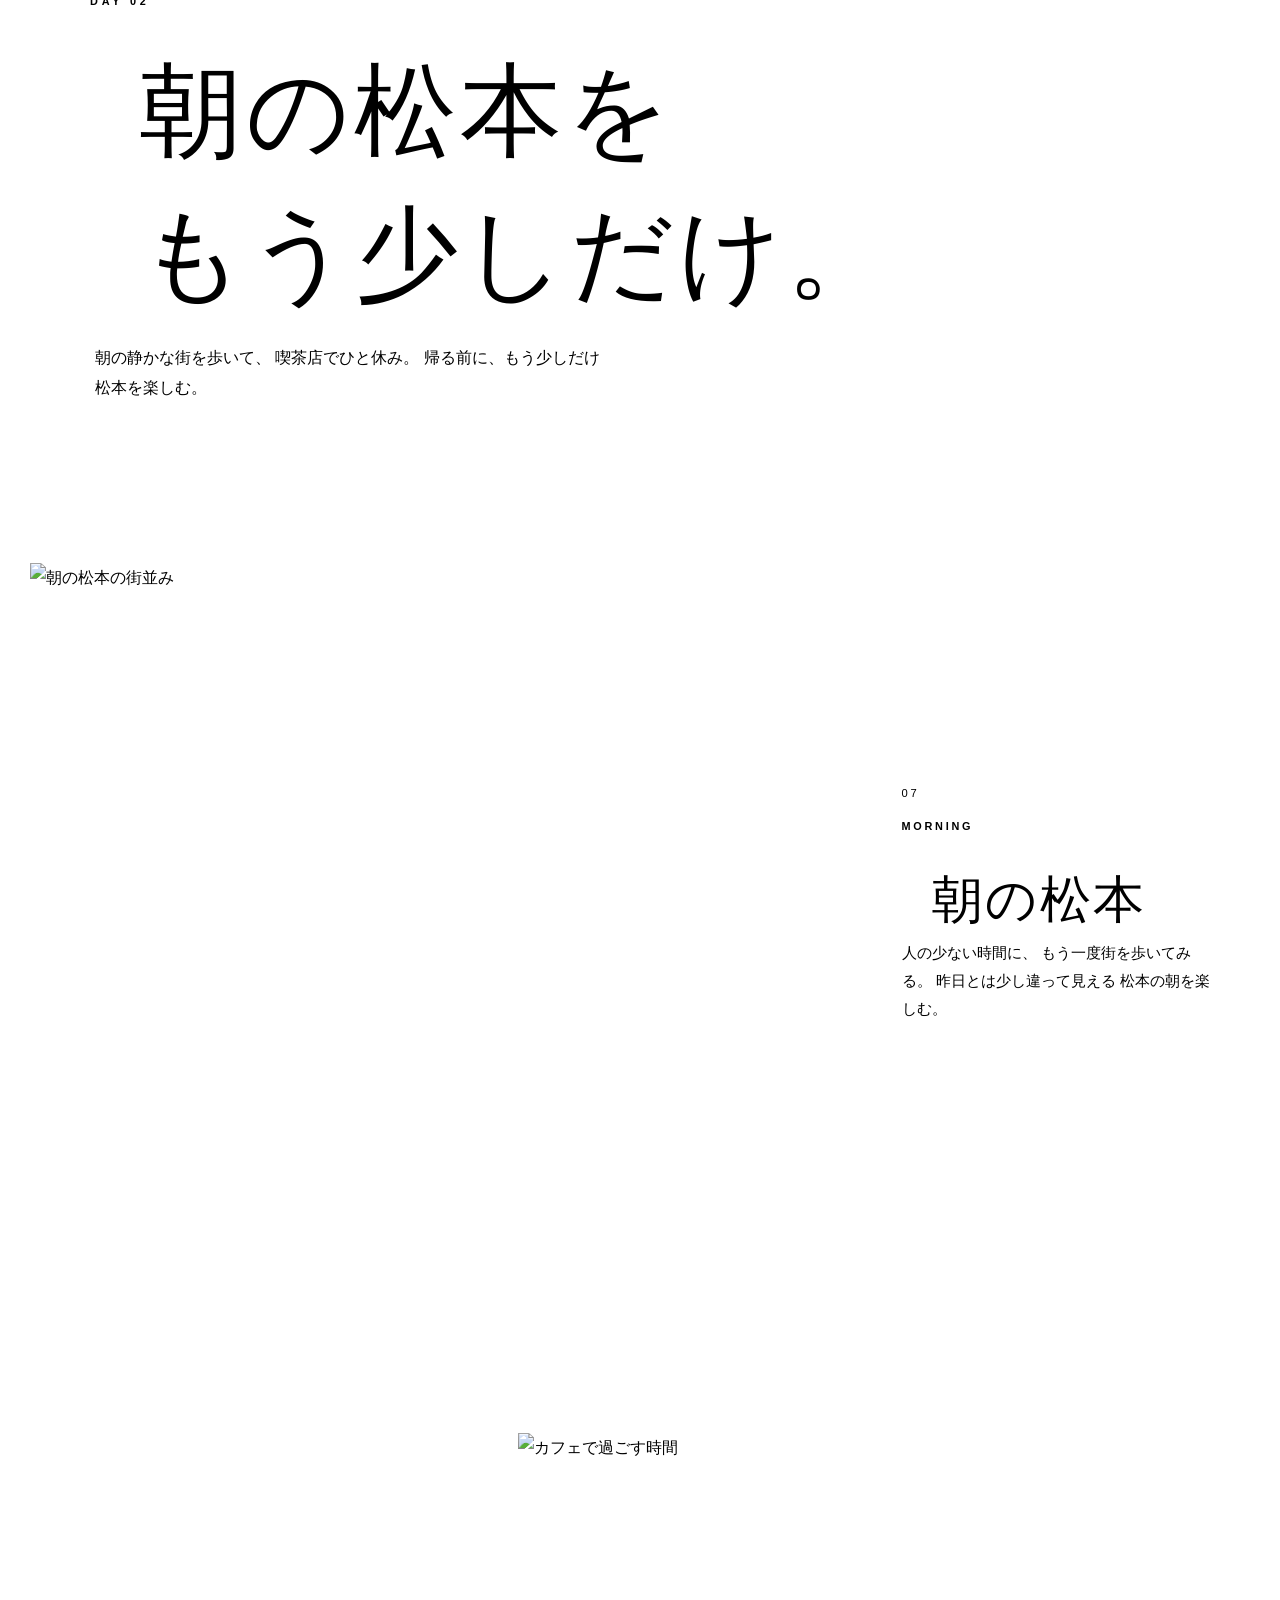
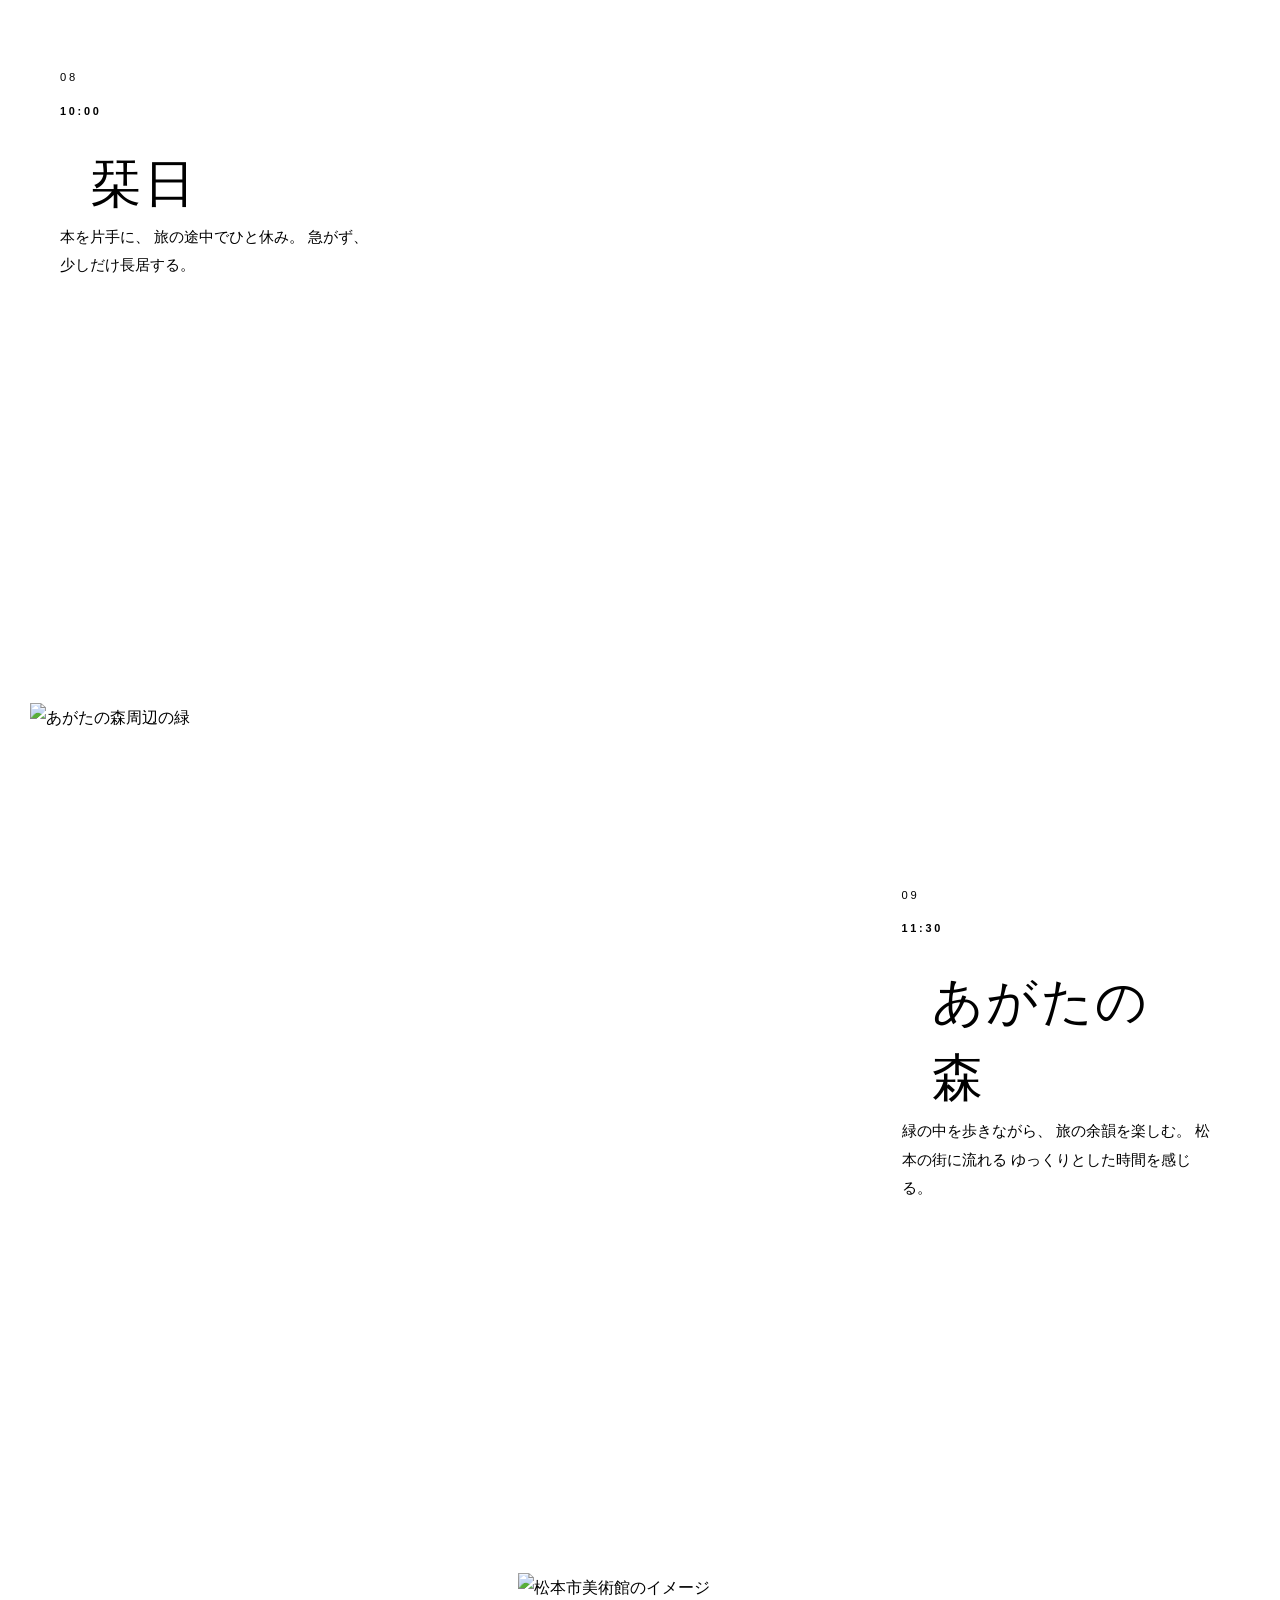
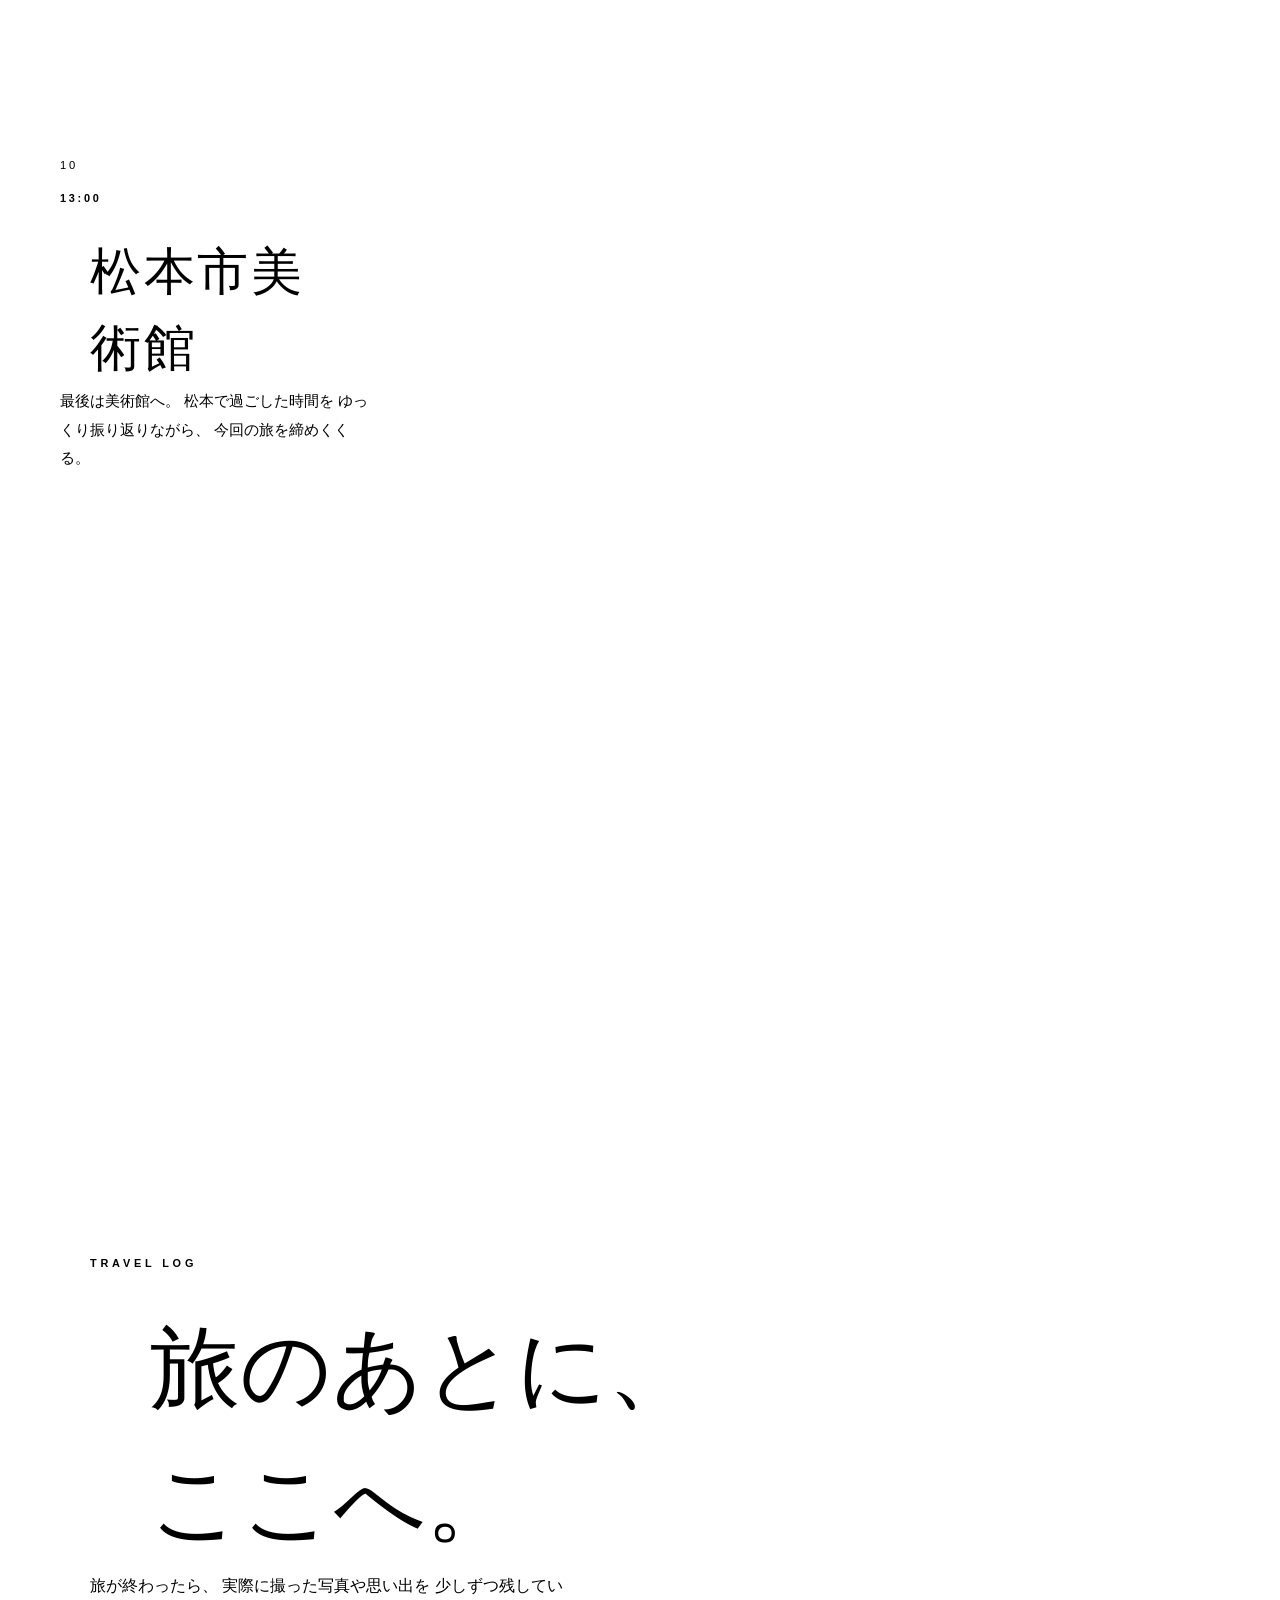
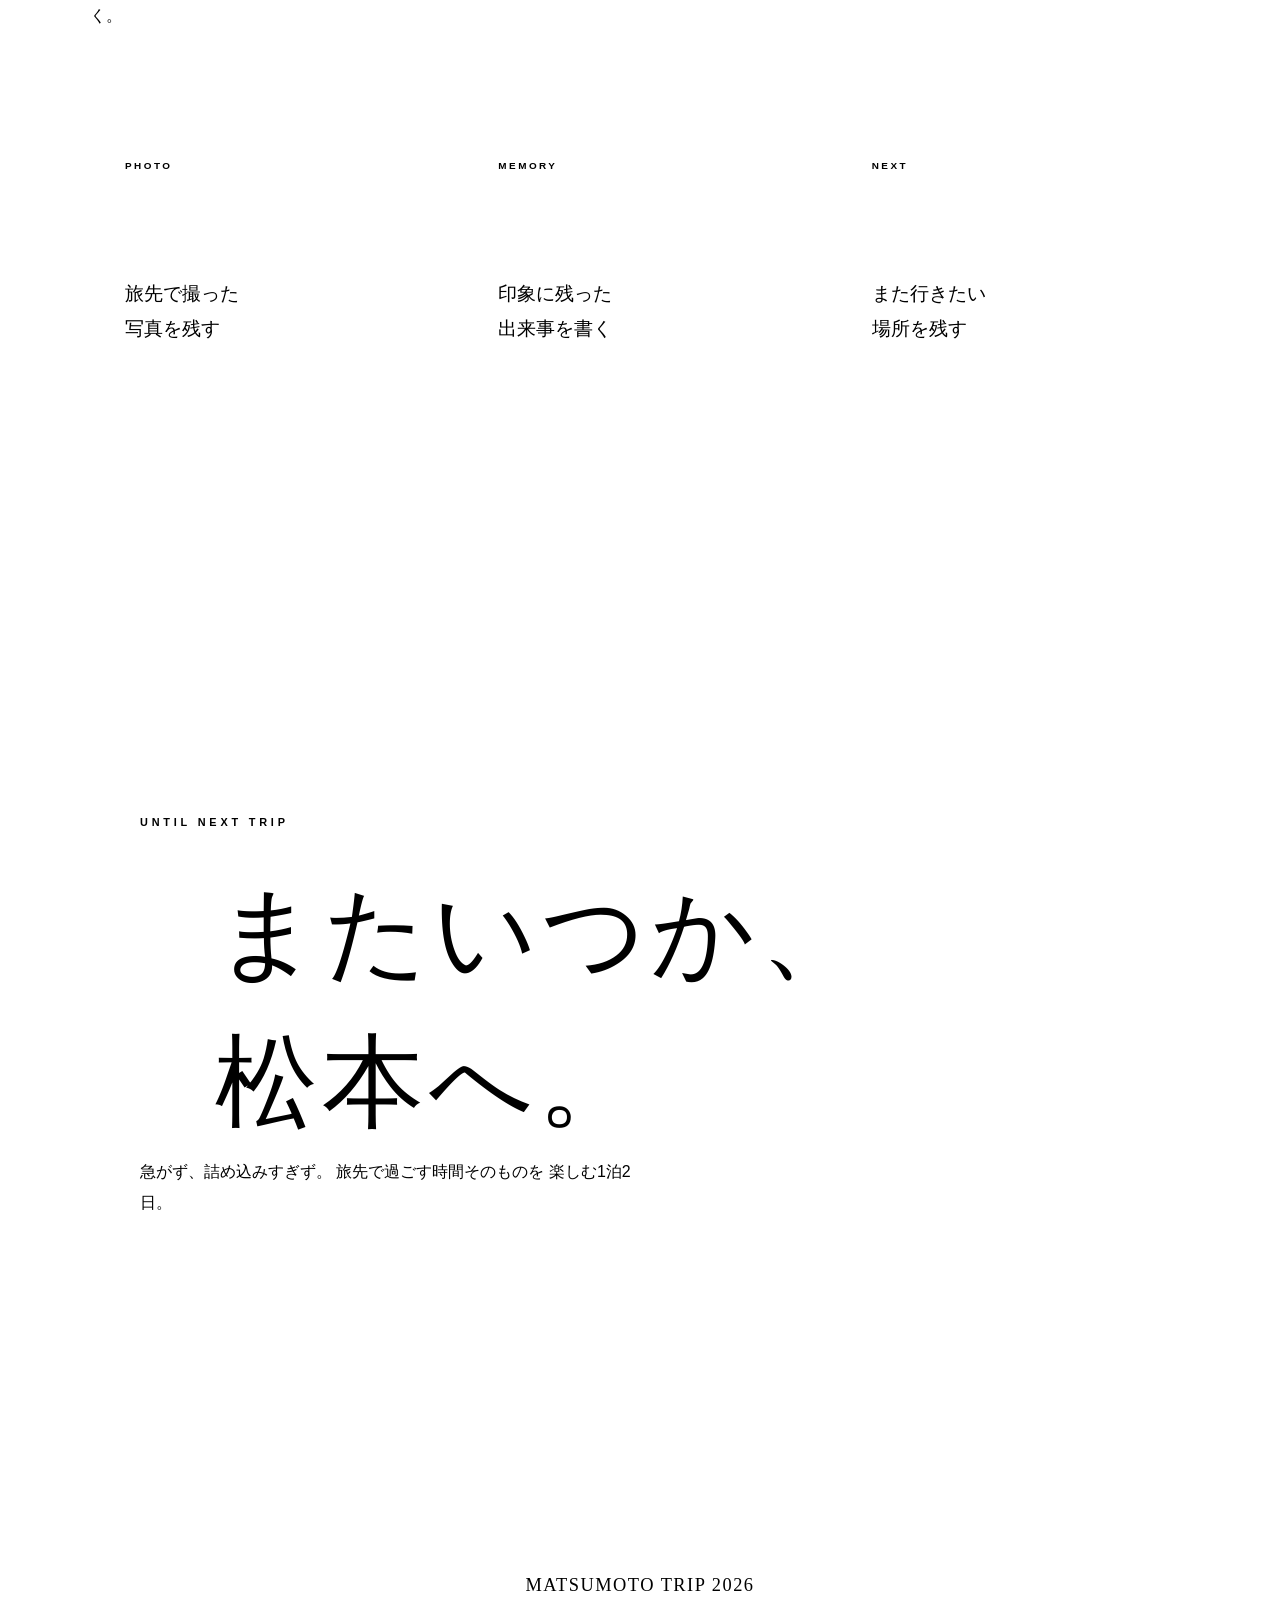
==== commit 7f4afdcc: "Add files via upload" ====
--- a/index.html
+++ b/index.html
@@ -103,207 +103,318 @@
 ================================================== -->
 <main>
 <section class="day day-1">
-  <div class="day-intro">
+
+<div class="day-intro">
 <p class="section-label">
   DAY 01
 </p>
+
 <h2>
   松本の街を<br>
   歩いてみる。
 </h2>
+
 <p class="day-lead">
   駅に着いたら、まずは街へ。
   城下町の風景を眺めながら、
   気になるお店を見つけていく。
 </p>
-  </div>
-  <!-- ==================================================
-       DAY 1 / SPOT 01
-  ================================================== -->
-  <article class="story">
-<div class="story-image carousel" data-carousel> <div class="carousel-track"> <img src="images/station-01.jpg" alt="松本駅" class="carousel-slide is-active" loading="lazy" >
-<img
-  src="images/station-02.jpg"
-  alt="松本駅"
-  class="carousel-slide"
-  loading="lazy"
->
-</div>
-
-<button
-class="carousel-button carousel-button-prev"
-type="button"
-aria-label="前の写真"
-
-‹
-</button>
-
-<button
-class="carousel-button carousel-button-next"
-type="button"
-aria-label="次の写真"
-
-›
-</button> <div class="carousel-counter"> <span class="carousel-current">1</span> <span>/</span> <span class="carousel-total">2</span> </div> </div>
-<div class="story-text">
-  <p class="story-number">
-    01
-  </p>
-  <p class="story-time">
-    13:36
-  </p>
-  <h3>
-    松本駅
-  </h3>
-  <p>
-    ここから今回の旅が始まる。
-    荷物を預けたら、さっそく松本の街へ。
-  </p>
-</div>
-  </article>
-  <!-- ==================================================
-       DAY 1 / SPOT 02
-  ================================================== -->
-  <article class="story reverse">
-<div class="story-image">
-  <img
-    src="https://images.unsplash.com/photo-1552611052-33e04de081de?auto=format&fit=crop&w=1600&q=85"
-    alt="松本でのランチ"
-    loading="lazy"
-  >
-</div>
-<div class="story-text">
-  <p class="story-number">
-    02
-  </p>
-  <p class="story-time">
-    14:00
-  </p>
-  <h3>
-    遅めのランチ
-  </h3>
-  <p>
-    まずは松本らしいものをひとつ。
-    お腹を満たして、午後の街歩きへ。
-  </p>
-</div>
-  </article>
-  <!-- ==================================================
-       DAY 1 / SPOT 03
-  ================================================== -->
-  <article class="story">
-<div class="story-image">
-<img
-  src="images/nawate.jpg"
-  alt="縄手通り"
-  loading="lazy"
->
-</div>
-<div class="story-text">
-  <p class="story-number">
-    03
-  </p>
-  <p class="story-time">
-    15:00
-  </p>
-  <h3>
-    縄手通り
-  </h3>
-  <p>
-    女鳥羽川沿いを歩きながら、
-    小さなお店をのぞいてみる。
-    松本の街の空気を感じながら、
-    旅のペースを少しずつ整えていく。
-  </p>
-</div>
-  </article>
-  <!-- ==================================================
-       DAY 1 / SPOT 04
-  ================================================== -->
-  <article class="story reverse">
-<div class="story-image">
-  <img
-    src="https://images.unsplash.com/photo-1523731407965-2430cd12f5e4?auto=format&fit=crop&w=1600&q=85"
-    alt="中町通りの街並み"
-    loading="lazy"
-  >
-</div>
-<div class="story-text">
-  <p class="story-number">
-    04
-  </p>
-  <p class="story-time">
-    15:30
-  </p>
-  <h3>
-    中町通り
-  </h3>
-  <p>
-    白壁の蔵造りが残る通り。
-    松本らしい景色を眺めながら、
-    気になるお店にふらりと立ち寄る。
-  </p>
-</div>
-  </article>
-  <!-- ==================================================
-       DAY 1 / SPOT 05
-  ================================================== -->
-  <article class="story">
-<div class="story-image">
-  <img
-    src="https://images.unsplash.com/photo-1528360983277-13d401cdc186?auto=format&fit=crop&w=1600&q=85"
-    alt="松本城"
-    loading="lazy"
-  >
-</div>
-<div class="story-text">
-  <p class="story-number">
-    05
-  </p>
-  <p class="story-time">
-    16:30
-  </p>
-  <h3>
-    松本城
-  </h3>
-  <p>
-    松本に来たなら、
-    一度はその姿を見ておきたい。
-    城下町を歩いてきた最後に、
-    国宝・松本城と向き合う時間。
-  </p>
-</div>
-  </article>
-  <!-- ==================================================
-       DAY 1 / SPOT 06
-  ================================================== -->
-  <article class="story reverse">
-<div class="story-image">
-  <img
-    src="https://images.unsplash.com/photo-1540541338287-41700207dee6?auto=format&fit=crop&w=1600&q=85"
-    alt="浅間温泉のイメージ"
-    loading="lazy"
-  >
-</div>
-<div class="story-text">
-  <p class="story-number">
-    06
-  </p>
-  <p class="story-time">
-    18:00
-  </p>
-  <h3>
-    浅間温泉
-  </h3>
-  <p>
-    街歩きを終えたら、
-    今夜の宿へ。
-    ここからは少しだけ、
-    何もしない時間を過ごす。
-  </p>
-</div>
-  </article>
-</section>
+</div>
+<div class="route-container"> <svg class="route-line" viewBox="0 0 100 1250" preserveAspectRatio="none" aria-hidden="true"> <!-- 01 → 02 -->
+
+<path d="M 42 40 C 42 100, 65 130, 65 190 C 65 250, 58 280, 58 330" />
+
+<!-- 02 → 03 -->
+
+<path d="M 58 330 C 58 390, 35 420, 35 480 C 35 540, 42 570, 42 620" />
+
+<!-- 03 → 04 -->
+
+<path d="M 42 620 C 42 680, 65 710, 65 770 C 65 820, 58 850, 58 880" />
+
+<!-- 04 → 05 -->
+
+<path d="M 58 880 C 58 920, 35 940, 35 960 C 35 980, 42 990, 42 1000" />
+
+<!-- 05 → 06 -->
+
+<path d="M 42 1000 C 42 1040, 65 1080, 65 1120 C 65 1160, 58 1200, 58 1240" />
+
+</svg>
+
+<!-- ==================================================
+     DAY 1 / SPOT 01
+================================================== -->
+
+<article class="story">
+
+  <div class="story-image carousel" data-carousel>
+
+    <div class="carousel-track">
+      <img
+        src="images/station-01.jpg"
+        alt="松本駅"
+        class="carousel-slide is-active"
+        loading="lazy"
+      >
+
+      <img
+        src="images/station-02.jpg"
+        alt="松本駅"
+        class="carousel-slide"
+        loading="lazy"
+      >
+    </div>
+
+    <button
+      class="carousel-button carousel-button-prev"
+      type="button"
+      aria-label="前の写真"
+    >
+      ‹
+    </button>
+
+    <button
+      class="carousel-button carousel-button-next"
+      type="button"
+      aria-label="次の写真"
+    >
+      ›
+    </button>
+
+    <div class="carousel-counter">
+      <span class="carousel-current">1</span>
+      <span>/</span>
+      <span class="carousel-total">2</span>
+    </div>
+
+  </div>
+
+  <div class="story-text">
+
+    <p class="story-number">
+      01
+    </p>
+
+    <p class="story-time">
+      13:36
+    </p>
+
+    <h3>
+      松本駅
+    </h3>
+
+    <p>
+      ここから今回の旅が始まる。
+      荷物を預けたら、さっそく松本の街へ。
+    </p>
+
+  </div>
+
+</article>
+
+<!-- ==================================================
+     DAY 1 / SPOT 02
+================================================== -->
+
+<article class="story reverse">
+
+  <div class="story-image">
+
+    <img
+      src="https://images.unsplash.com/photo-1552611052-33e04de081de?auto=format&fit=crop&w=1600&q=85"
+      alt="松本でのランチ"
+      loading="lazy"
+    >
+
+  </div>
+
+  <div class="story-text">
+
+    <p class="story-number">
+      02
+    </p>
+
+    <p class="story-time">
+      14:00
+    </p>
+
+    <h3>
+      遅めのランチ
+    </h3>
+
+    <p>
+      まずは松本らしいものをひとつ。
+      お腹を満たして、午後の街歩きへ。
+    </p>
+
+  </div>
+
+</article>
+
+<!-- ==================================================
+     DAY 1 / SPOT 03
+================================================== -->
+
+<article class="story">
+
+  <div class="story-image">
+
+    <img
+      src="https://images.unsplash.com/photo-1477959858617-67f85cf4f1df?auto=format&fit=crop&w=1600&q=85"
+      alt="縄手通り周辺の街並み"
+      loading="lazy"
+    >
+
+  </div>
+
+  <div class="story-text">
+
+    <p class="story-number">
+      03
+    </p>
+
+    <p class="story-time">
+      15:00
+    </p>
+
+    <h3>
+      縄手通り
+    </h3>
+
+    <p>
+      女鳥羽川沿いを歩きながら、
+      小さなお店をのぞいてみる。
+      松本の街の空気を感じながら、
+      旅のペースを少しずつ整えていく。
+    </p>
+
+  </div>
+
+</article>
+
+<!-- ==================================================
+     DAY 1 / SPOT 04
+================================================== -->
+
+<article class="story reverse">
+
+  <div class="story-image">
+
+    <img
+      src="https://images.unsplash.com/photo-1523731407965-2430cd12f5e4?auto=format&fit=crop&w=1600&q=85"
+      alt="中町通りの街並み"
+      loading="lazy"
+    >
+
+  </div>
+
+  <div class="story-text">
+
+    <p class="story-number">
+      04
+    </p>
+
+    <p class="story-time">
+      15:30
+    </p>
+
+    <h3>
+      中町通り
+    </h3>
+
+    <p>
+      白壁の蔵造りが残る通り。
+      松本らしい景色を眺めながら、
+      気になるお店にふらりと立ち寄る。
+    </p>
+
+  </div>
+
+</article>
+
+<!-- ==================================================
+     DAY 1 / SPOT 05
+================================================== -->
+
+<article class="story">
+
+  <div class="story-image">
+
+    <img
+      src="https://images.unsplash.com/photo-1528360983277-13d401cdc186?auto=format&fit=crop&w=1600&q=90"
+      alt="松本城"
+      loading="lazy"
+    >
+
+  </div>
+
+  <div class="story-text">
+
+    <p class="story-number">
+      05
+    </p>
+
+    <p class="story-time">
+      16:30
+    </p>
+
+    <h3>
+      松本城
+    </h3>
+
+    <p>
+      松本に来たなら、
+      一度はその姿を見ておきたい。
+      城下町を歩いてきた最後に、
+      国宝・松本城と向き合う時間。
+    </p>
+
+  </div>
+
+</article>
+
+<!-- ==================================================
+     DAY 1 / SPOT 06
+================================================== -->
+
+<article class="story reverse">
+
+  <div class="story-image">
+
+    <img
+      src="https://images.unsplash.com/photo-1540541338287-41700207dee6?auto=format&fit=crop&w=1600&q=85"
+      alt="浅間温泉のイメージ"
+      loading="lazy"
+    >
+
+  </div>
+
+  <div class="story-text">
+
+    <p class="story-number">
+      06
+    </p>
+
+    <p class="story-time">
+      18:00
+    </p>
+
+    <h3>
+      浅間温泉
+    </h3>
+
+    <p>
+      街歩きを終えたら、
+      今夜の宿へ。
+      ここからは少しだけ、
+      何もしない時間を過ごす。
+    </p>
+
+  </div>
+
+</article>
+</div> </section>
 <!-- ==================================================
      DAY 2
 ================================================== -->
--- a/style.css
+++ b/style.css
@@ -1350,4 +1350,89 @@
 bottom: 12px;
 }
 
+}
+/* ==================================================
+TRAVEL ROUTE
+================================================== */
+
+.route-container {
+position: relative;
+}
+
+/* ルート全体 */
+.route-line {
+position: absolute;
+
+top: 0;
+left: 0;
+
+width: 100%;
+height: 100%;
+
+z-index: 5;
+
+pointer-events: none;
+
+display: block;
+
+overflow: visible;
+}
+
+/* ルート線 */
+.route-line path {
+fill: none;
+
+stroke: red;
+
+stroke-width: 2;
+
+stroke-linecap: round;
+stroke-linejoin: round;
+
+stroke-dasharray: 8 8;
+
+opacity: 1;
+}
+
+/* スポットをルートより前面に */
+.route-container .story {
+position: relative;
+
+z-index: 10;
+}
+/* ==================================================
+TRAVEL ROUTE / TABLET
+================================================== */
+
+@media (max-width: 950px) {
+
+.route-line {
+left: 50%;
+width: 100%;
+}
+
+.route-line path {
+stroke-width: 0.8;
+stroke-dasharray: 2 4;
+}
+
+}
+
+/* ==================================================
+TRAVEL ROUTE / MOBILE
+================================================== */
+
+@media (max-width: 600px) {
+
+.route-line {
+left: 50%;
+width: 100%;
+}
+
+.route-line path {
+stroke-width: 1;
+stroke-dasharray: 2 4;
+opacity: 0.45;
+}
+
 }
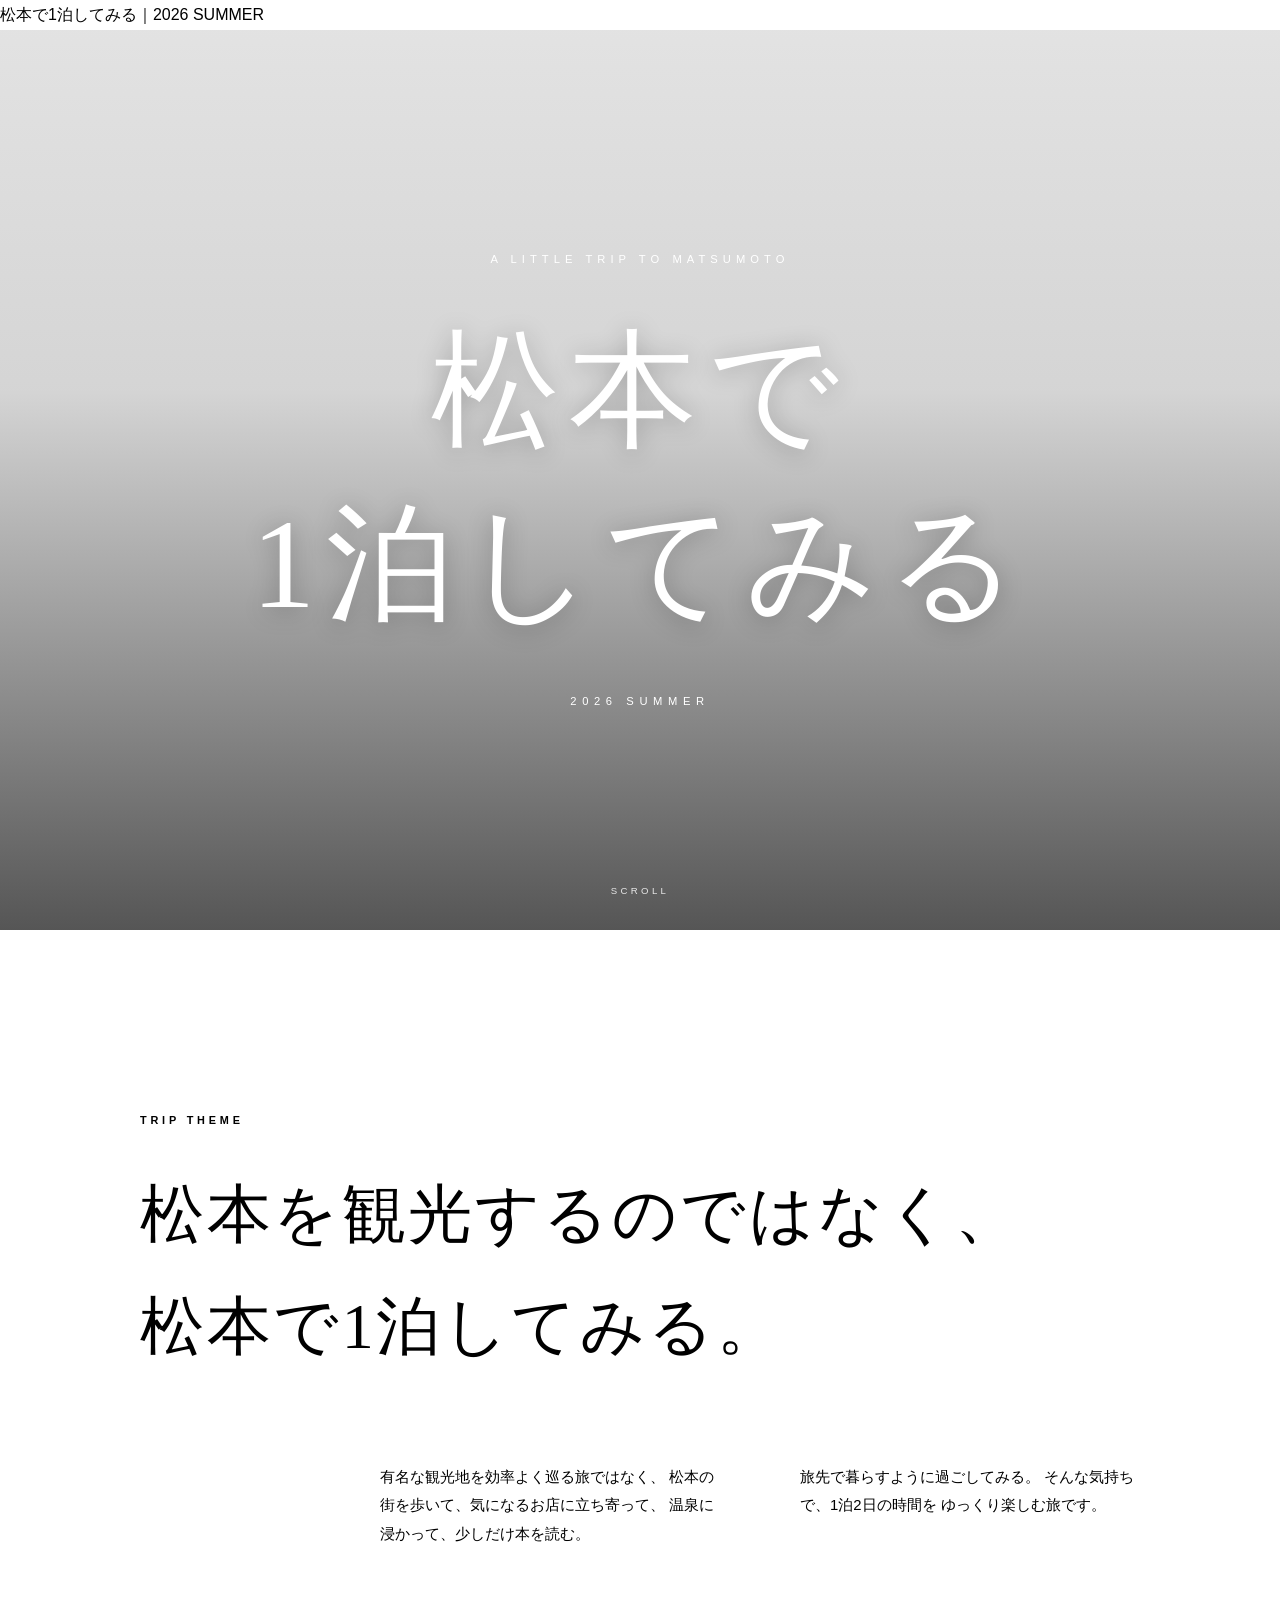
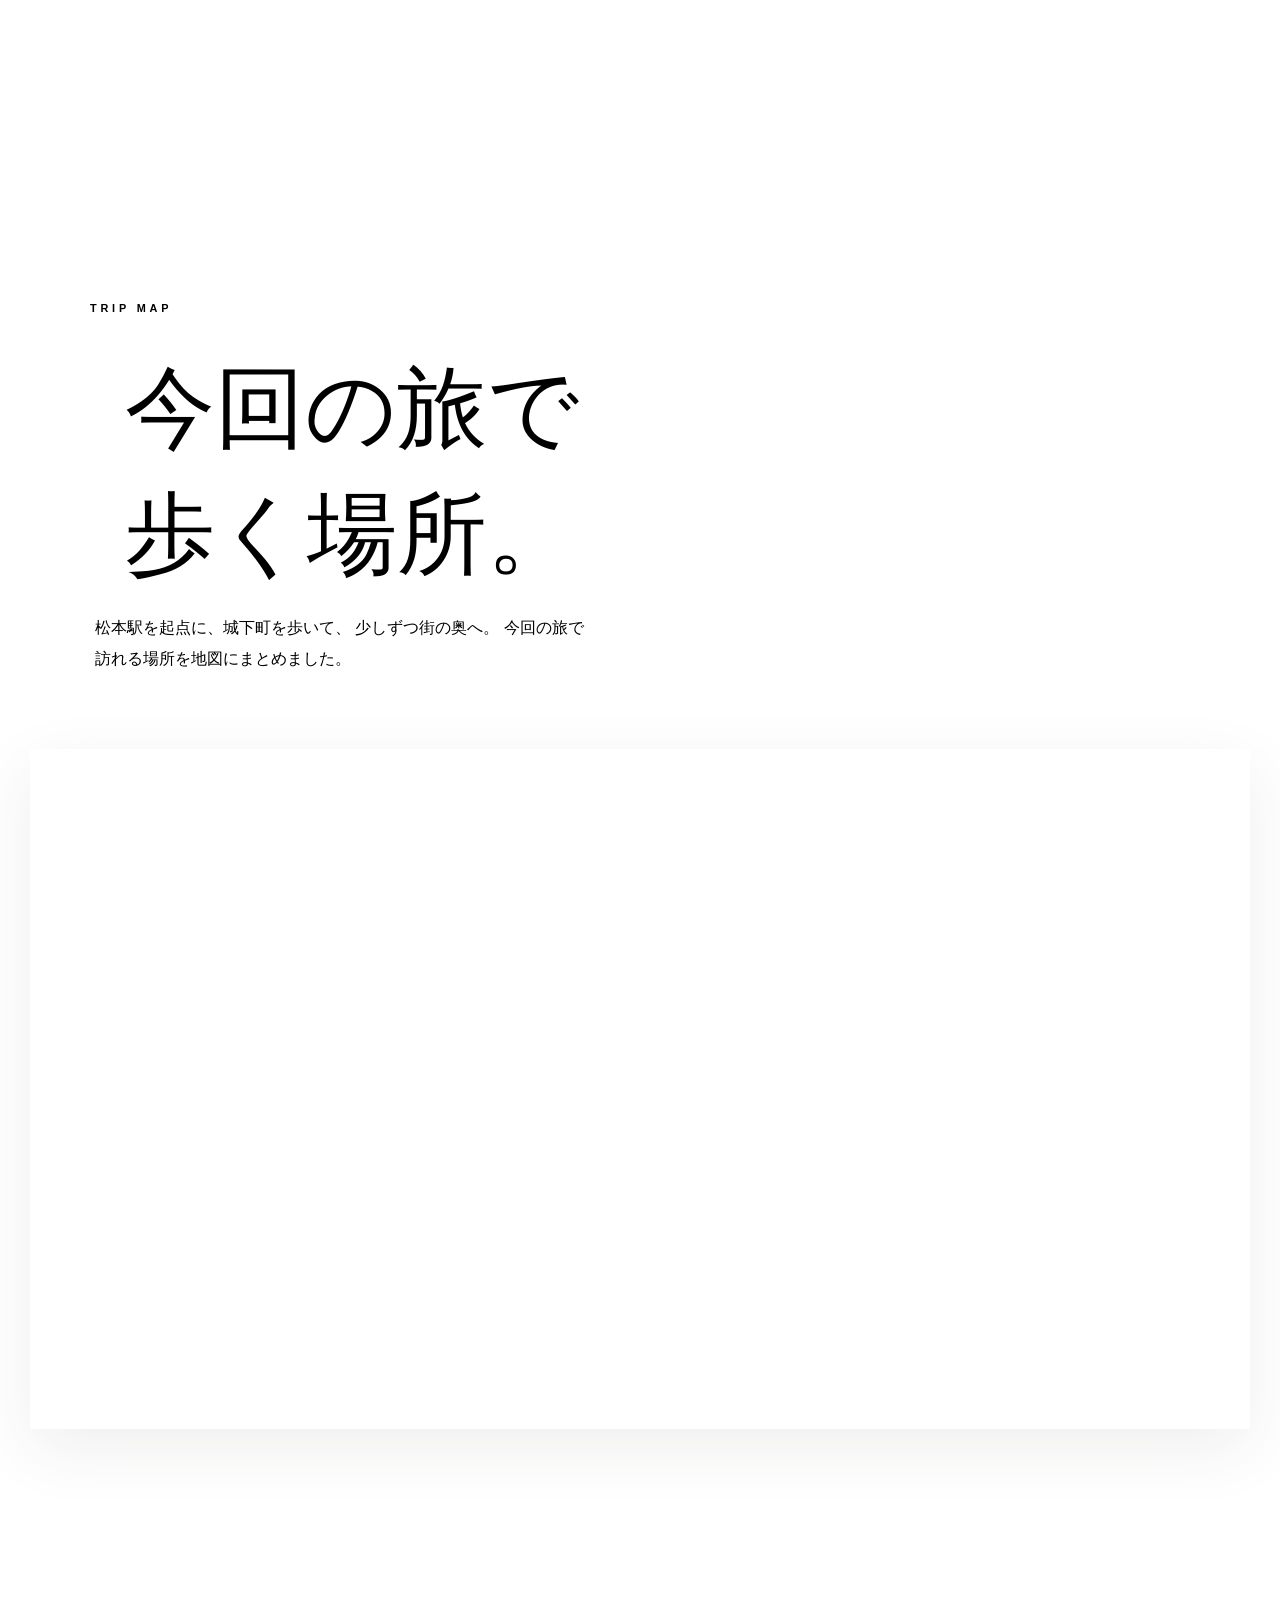
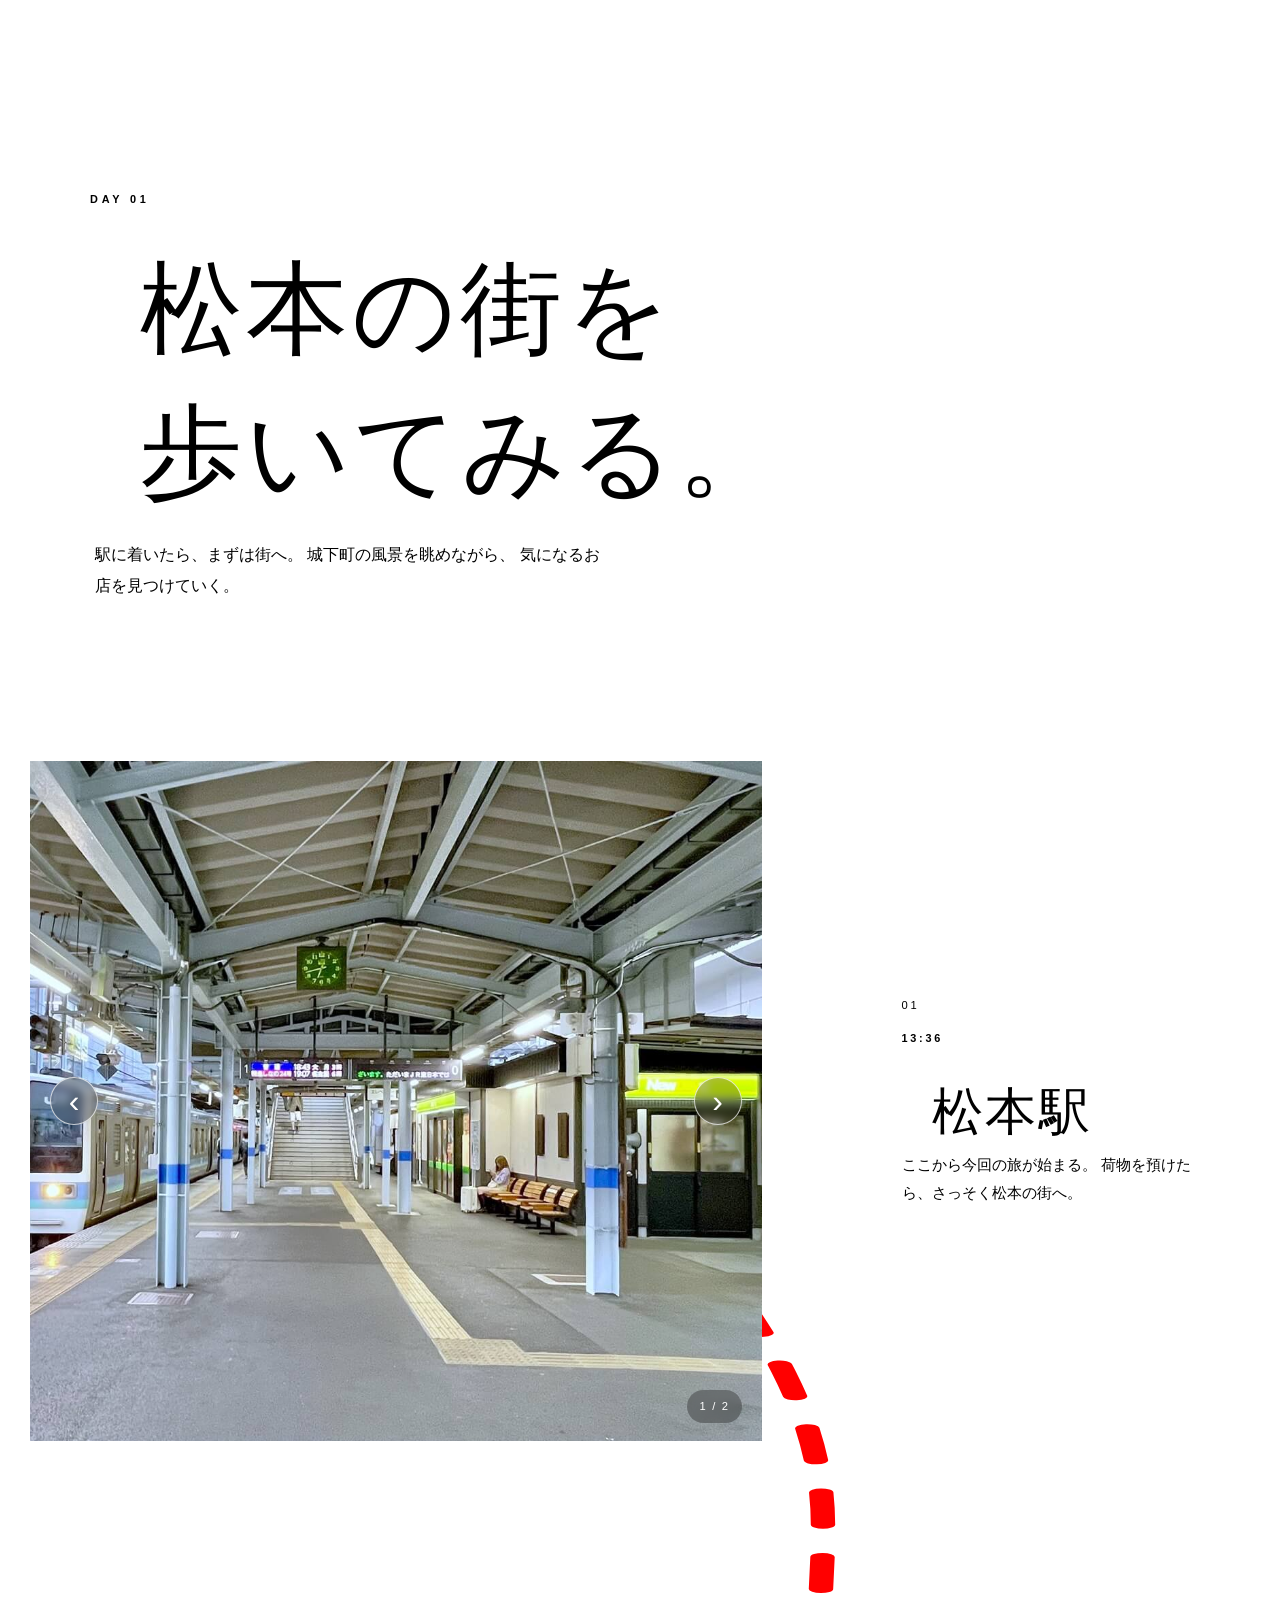
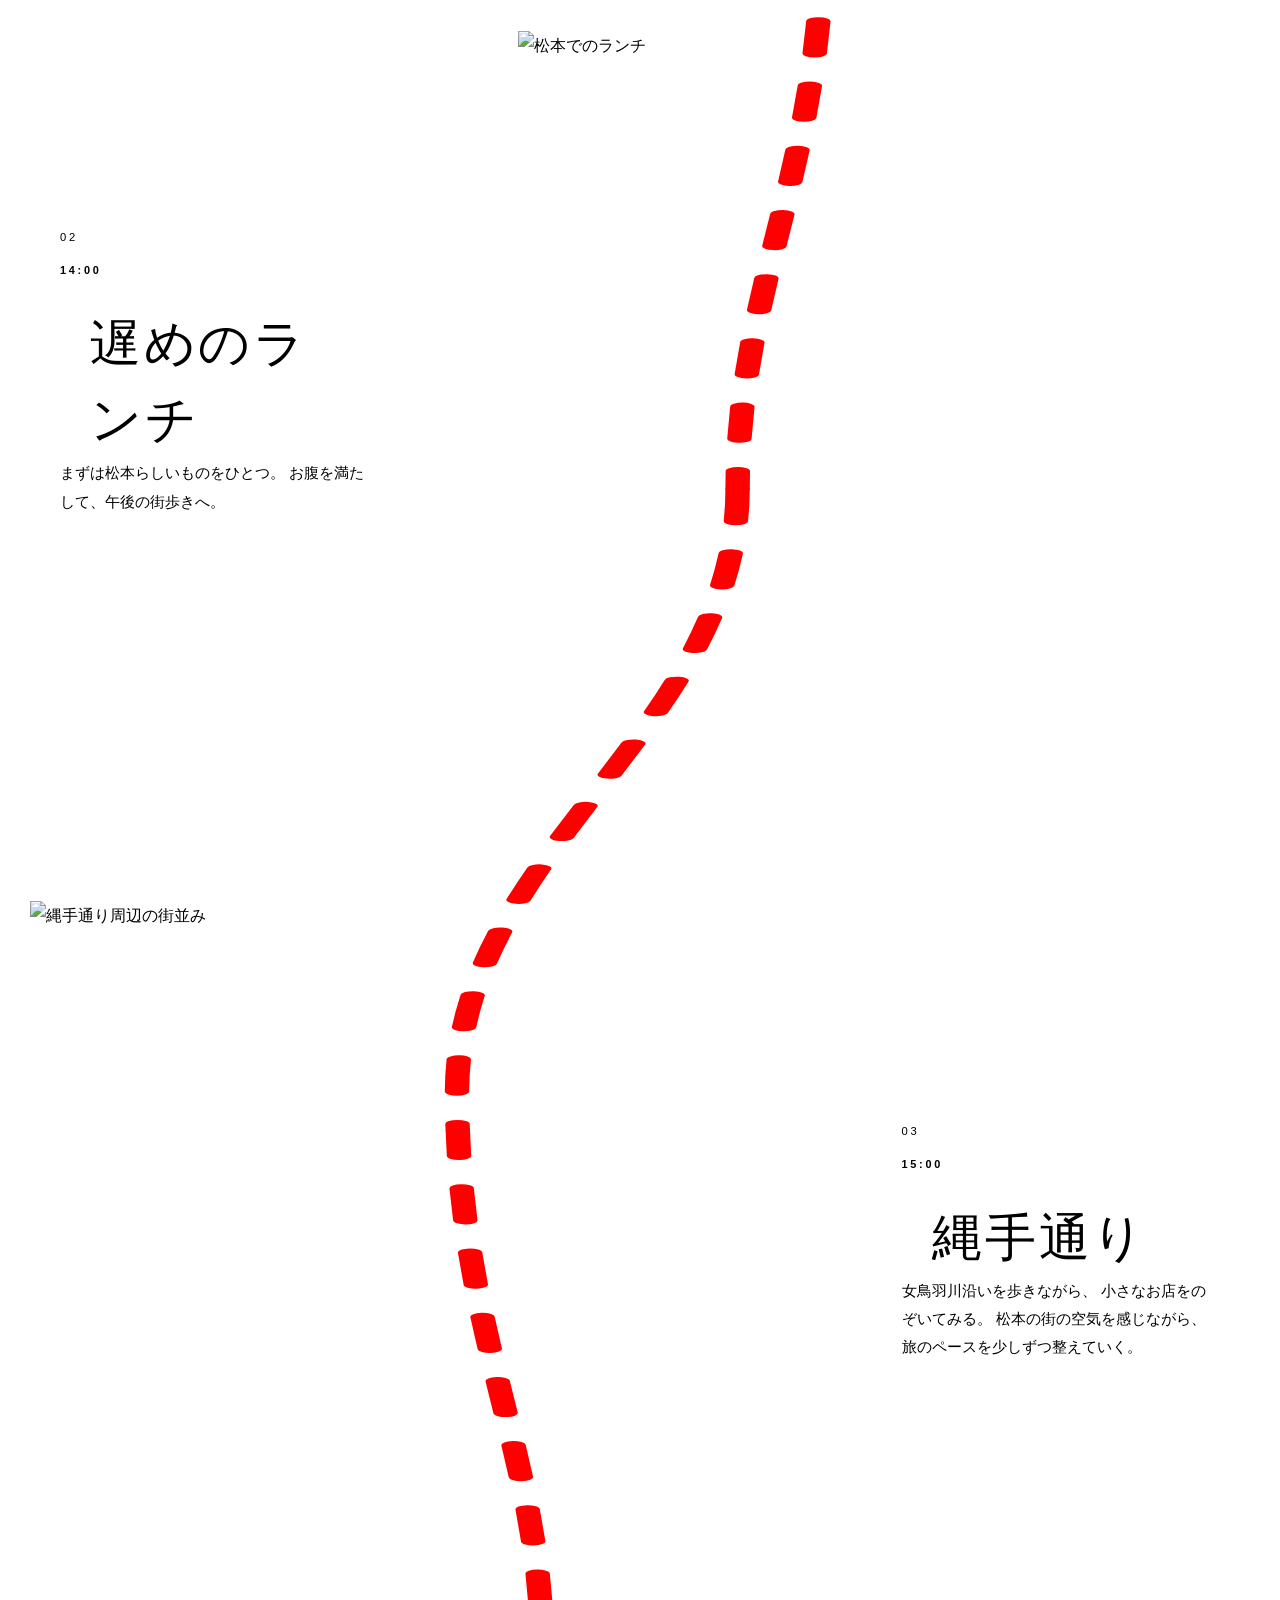
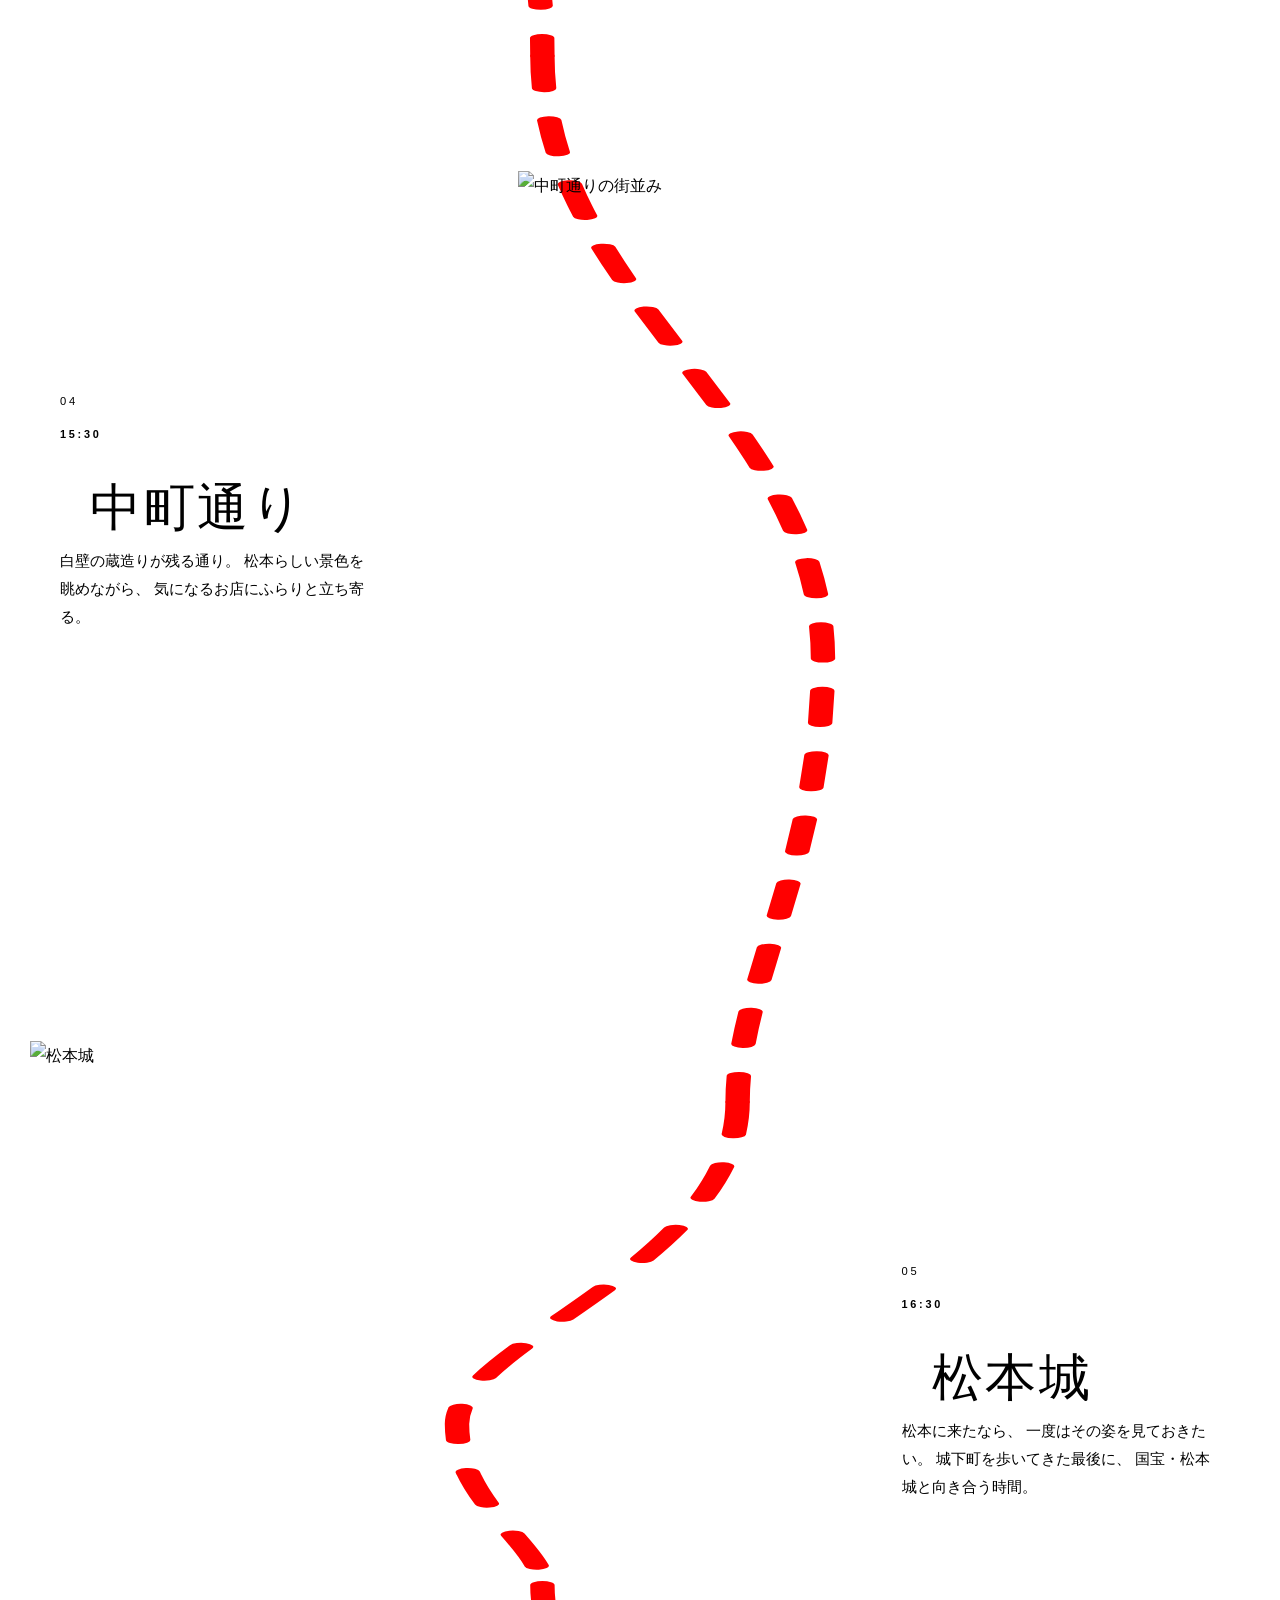
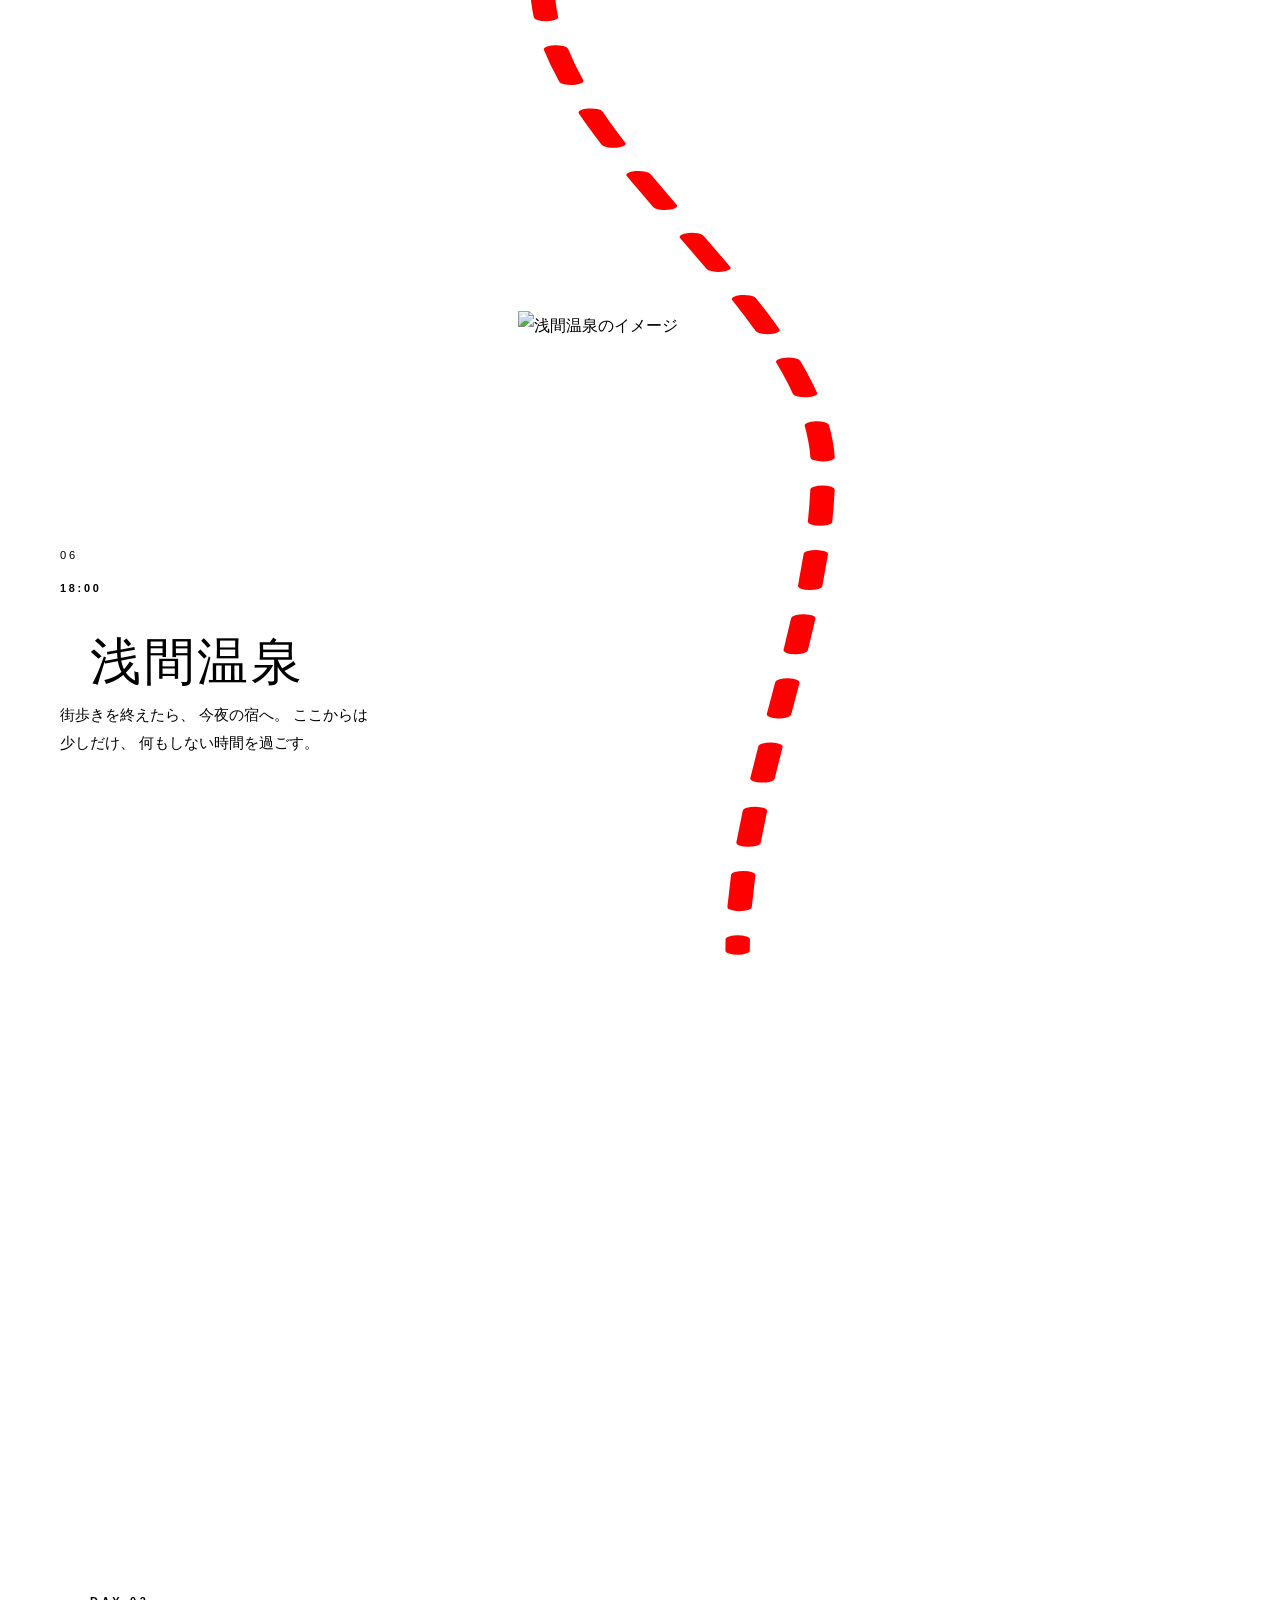
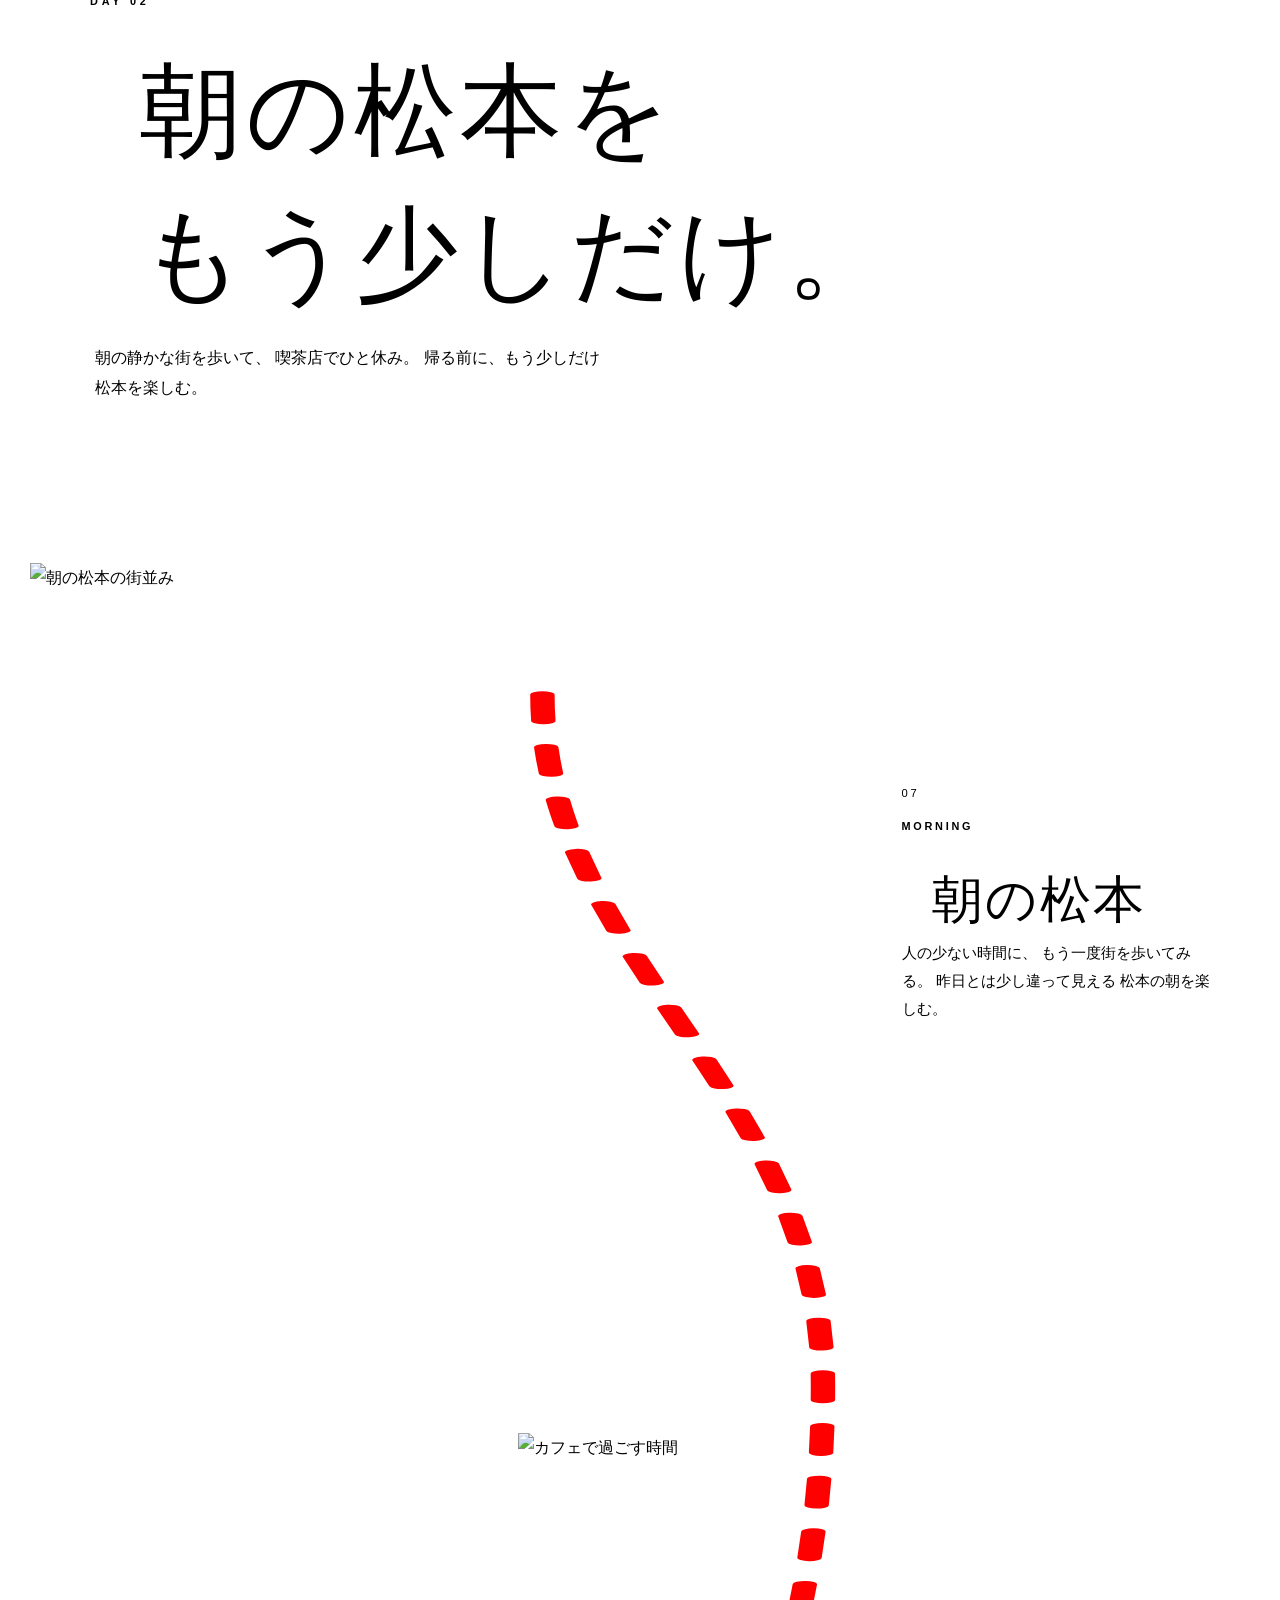
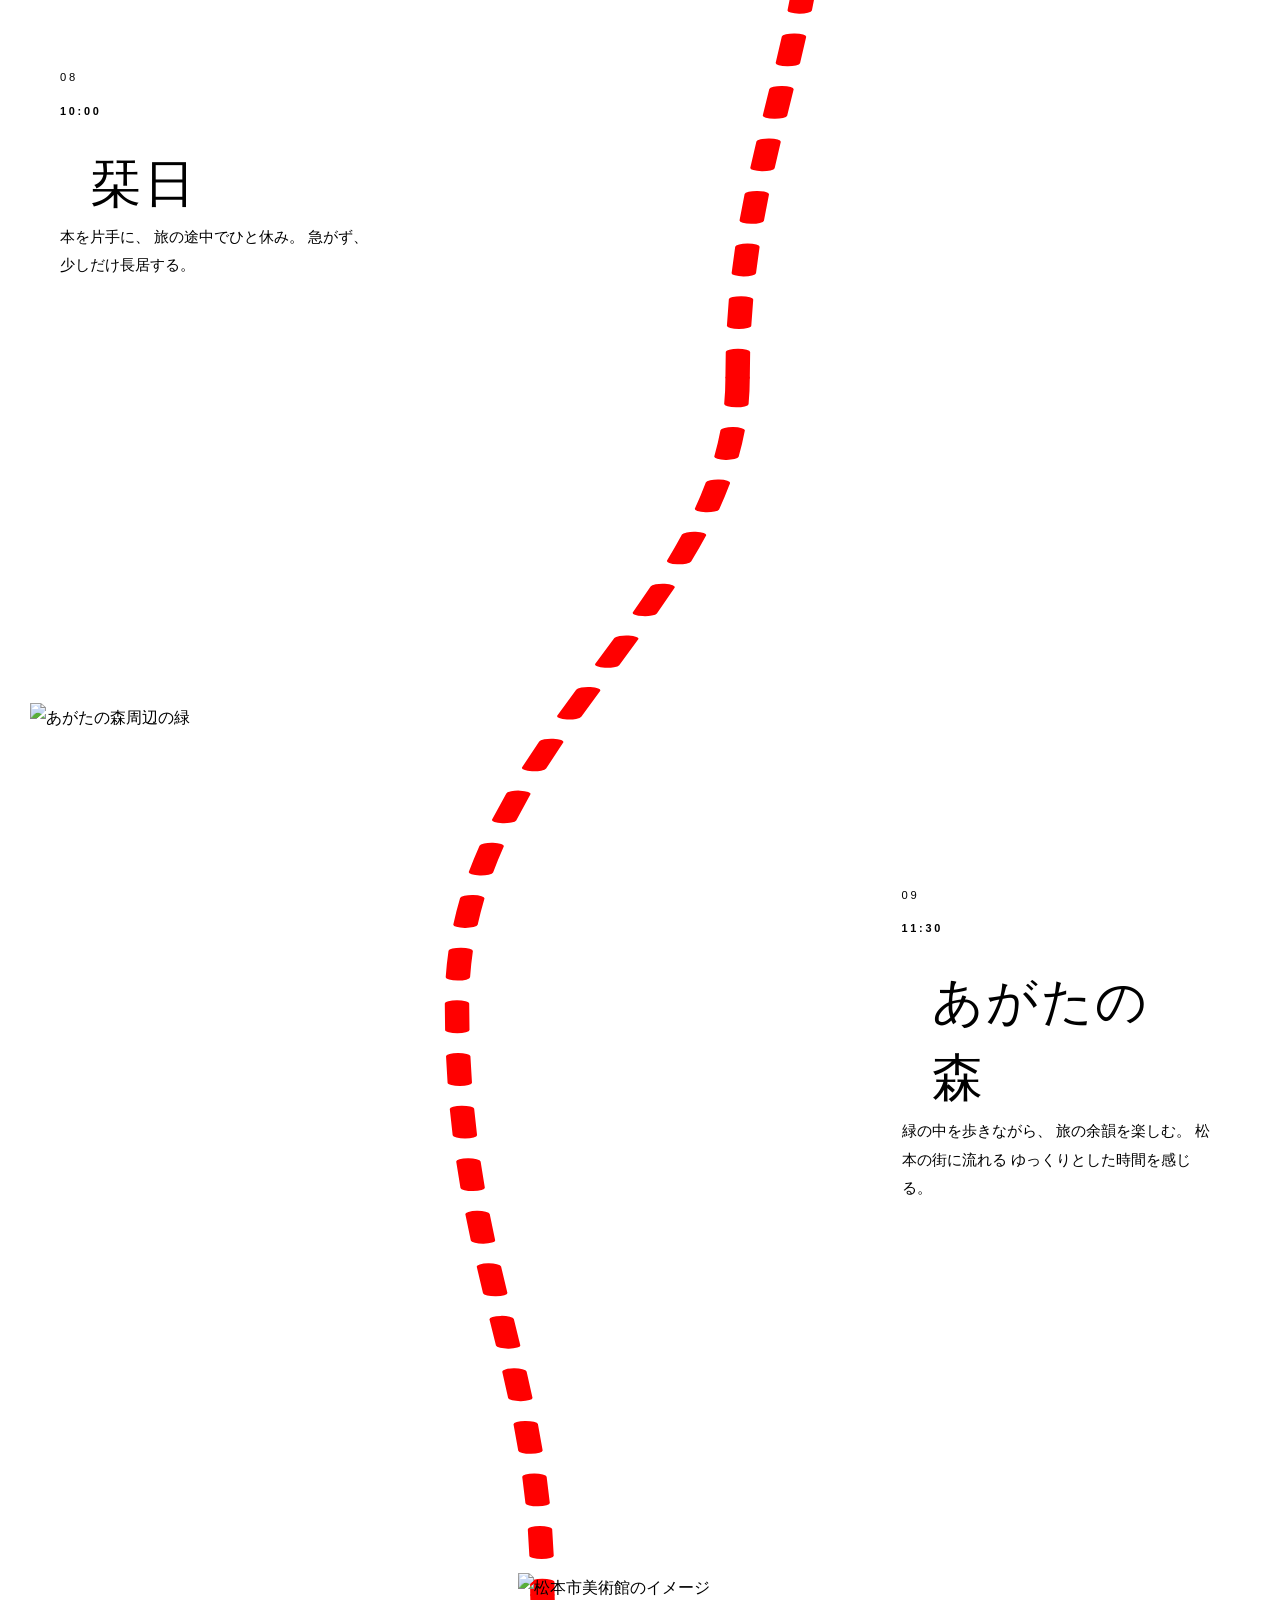
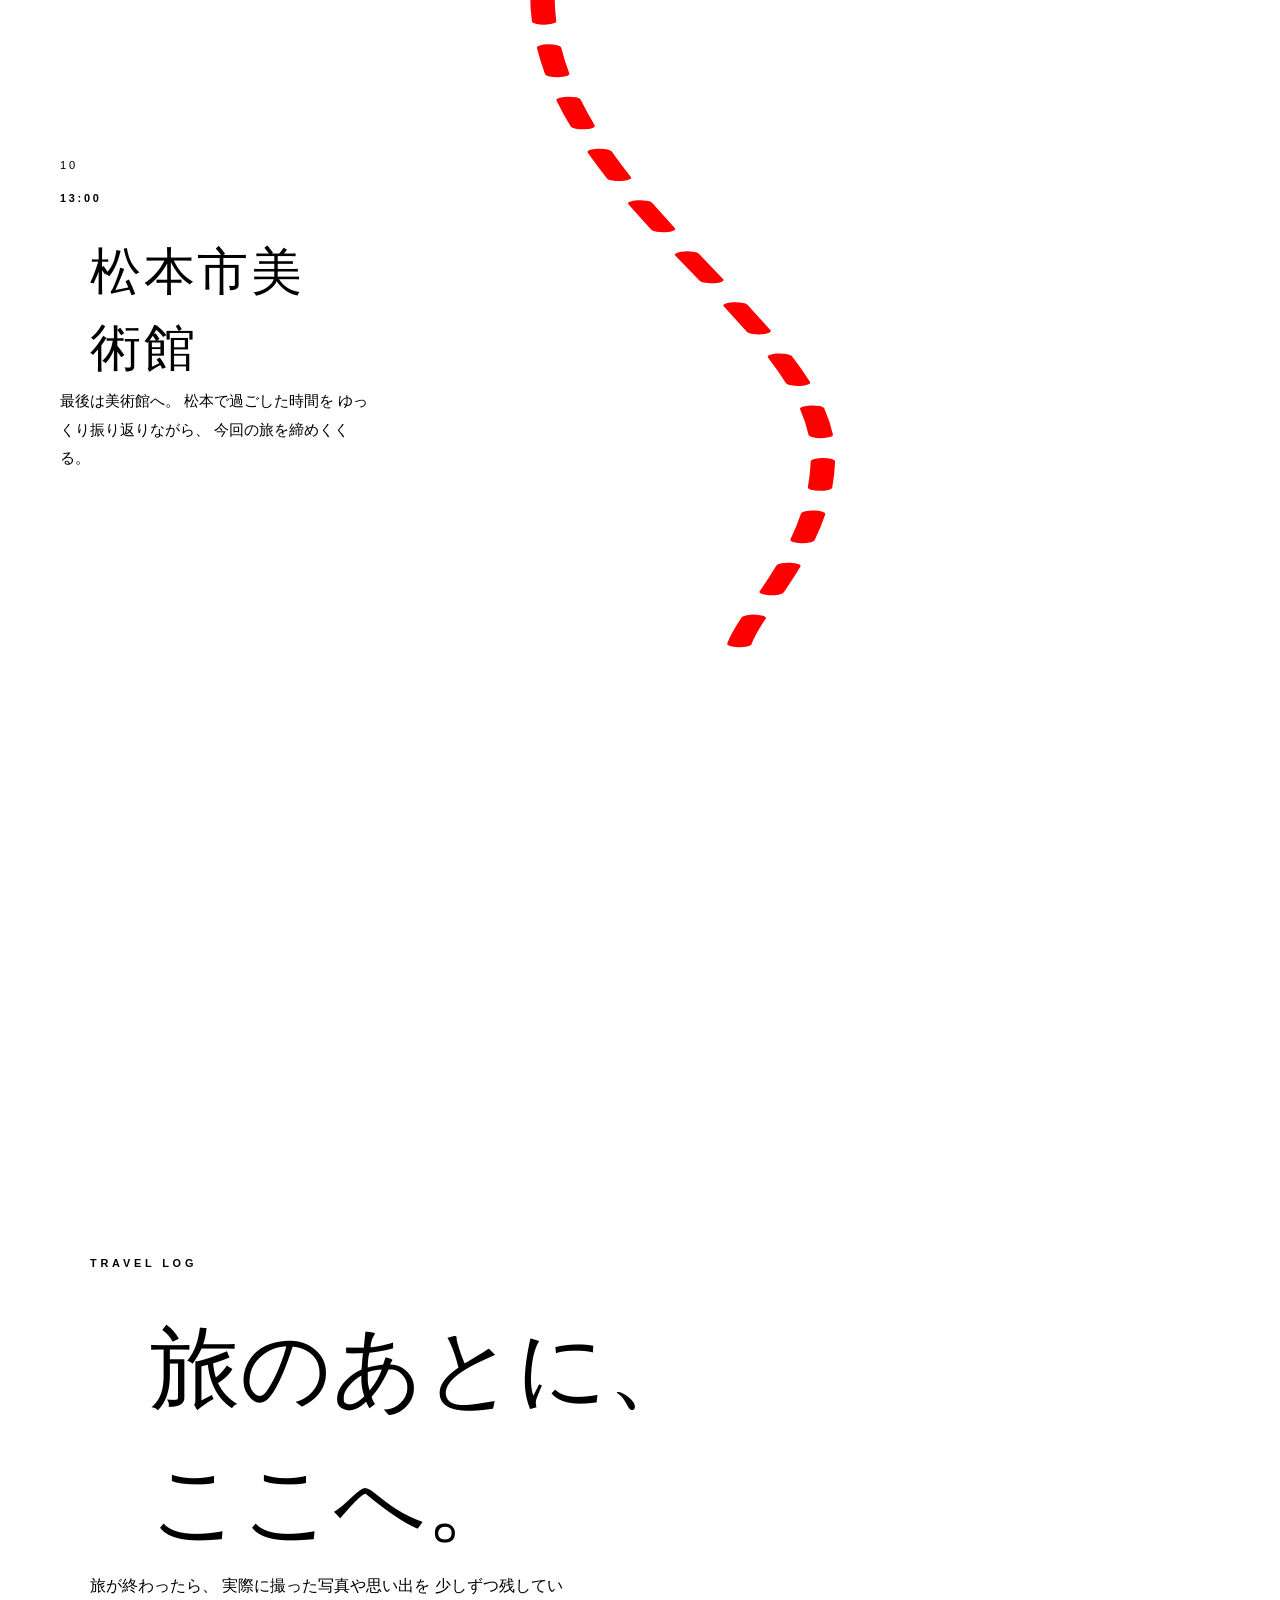
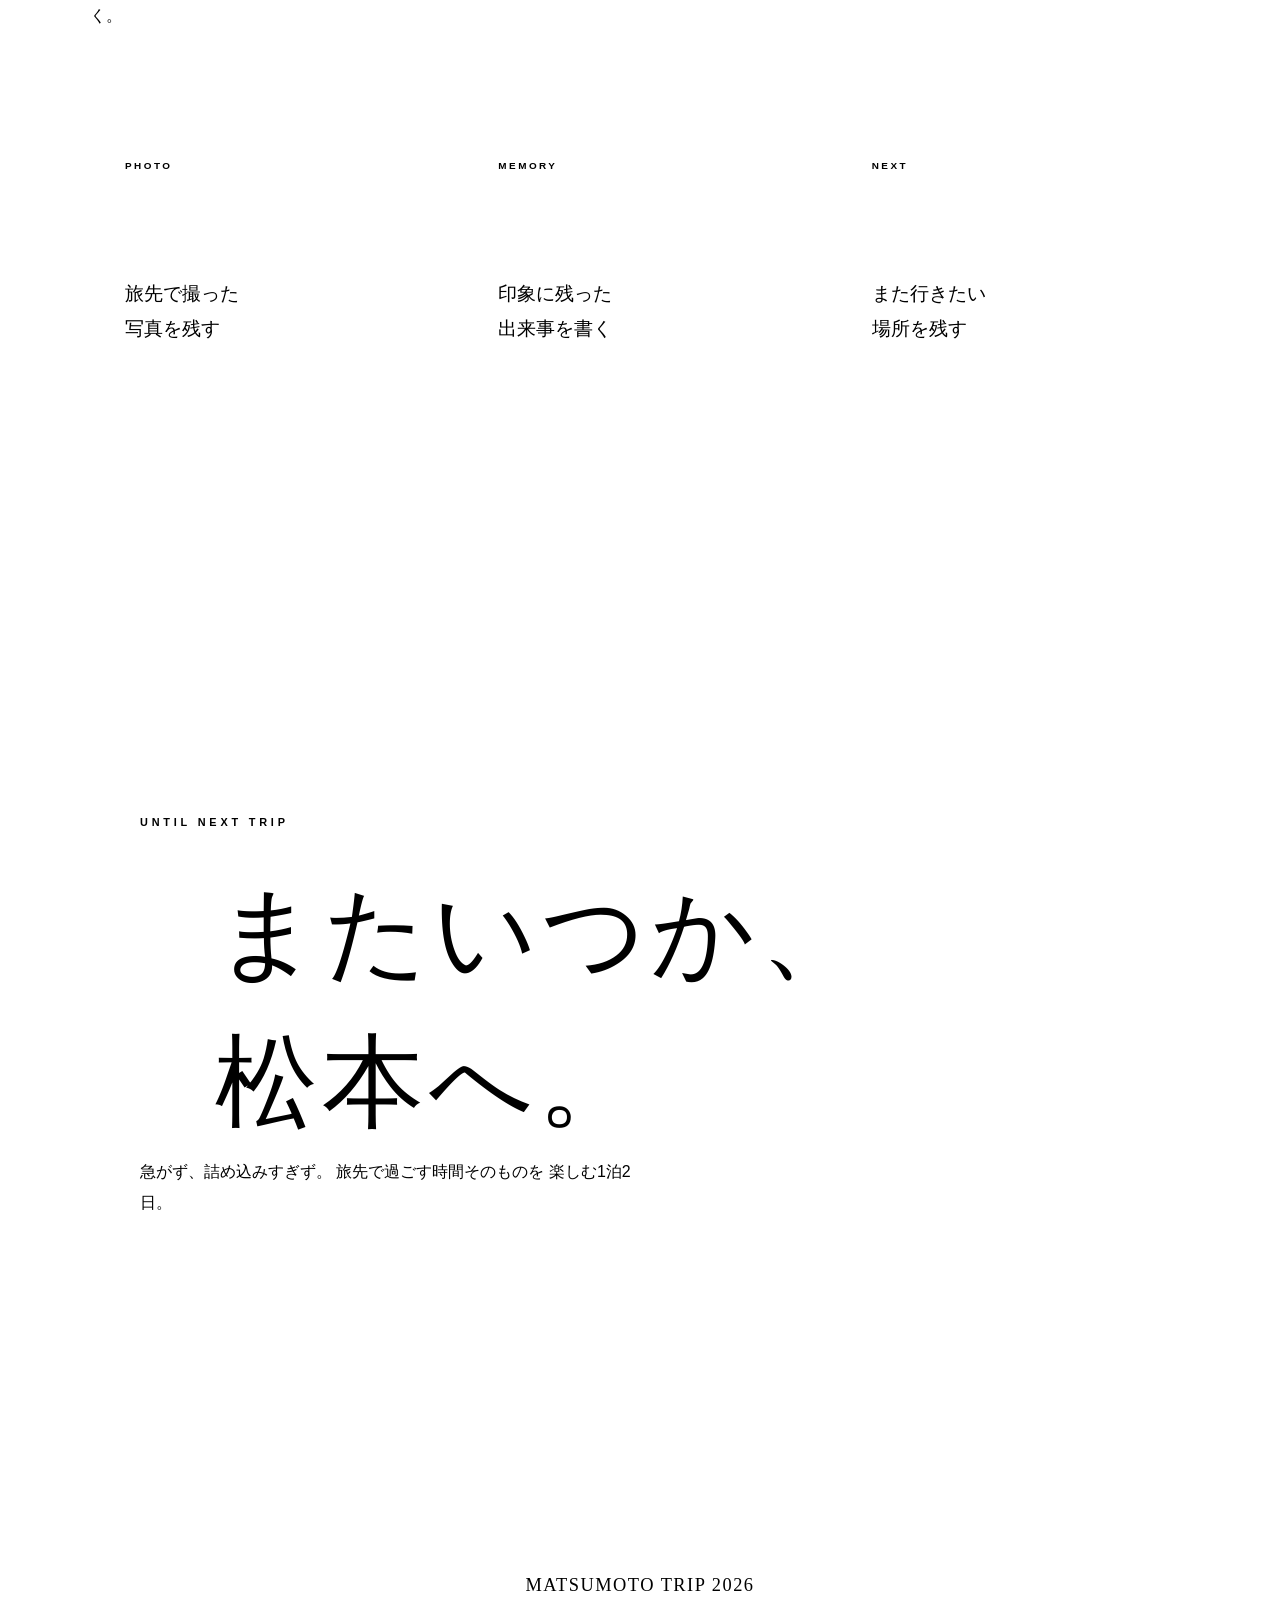
==== commit 31e01a32: "Add files via upload" ====
--- a/index.html
+++ b/index.html
@@ -433,6 +433,35 @@
   帰る前に、もう少しだけ松本を楽しむ。
 </p>
   </div>
+<div class="route-container">
+
+<svg
+class="route-line"
+viewBox="0 0 100 1000"
+preserveAspectRatio="none"
+aria-hidden="true"
+
+<!-- 07 → 08 -->
+<path
+  d="M 42 40
+     C 42 120, 65 160, 65 250
+     C 65 330, 58 360, 58 430"
+/>
+
+<!-- 08 → 09 -->
+<path
+  d="M 58 430
+     C 58 500, 35 540, 35 620
+     C 35 700, 42 730, 42 800"
+/>
+
+<!-- 09 → 10 -->
+<path
+  d="M 42 800
+     C 42 860, 65 900, 65 940
+     C 65 970, 58 990, 58 1000"
+/>
+</svg>
   <!-- ==================================================
        DAY 2 / SPOT 07
   ================================================== -->
@@ -548,6 +577,7 @@
   </p>
 </div>
   </article>
+</div>
 </section>
 <!-- ==================================================
      TRAVEL LOG
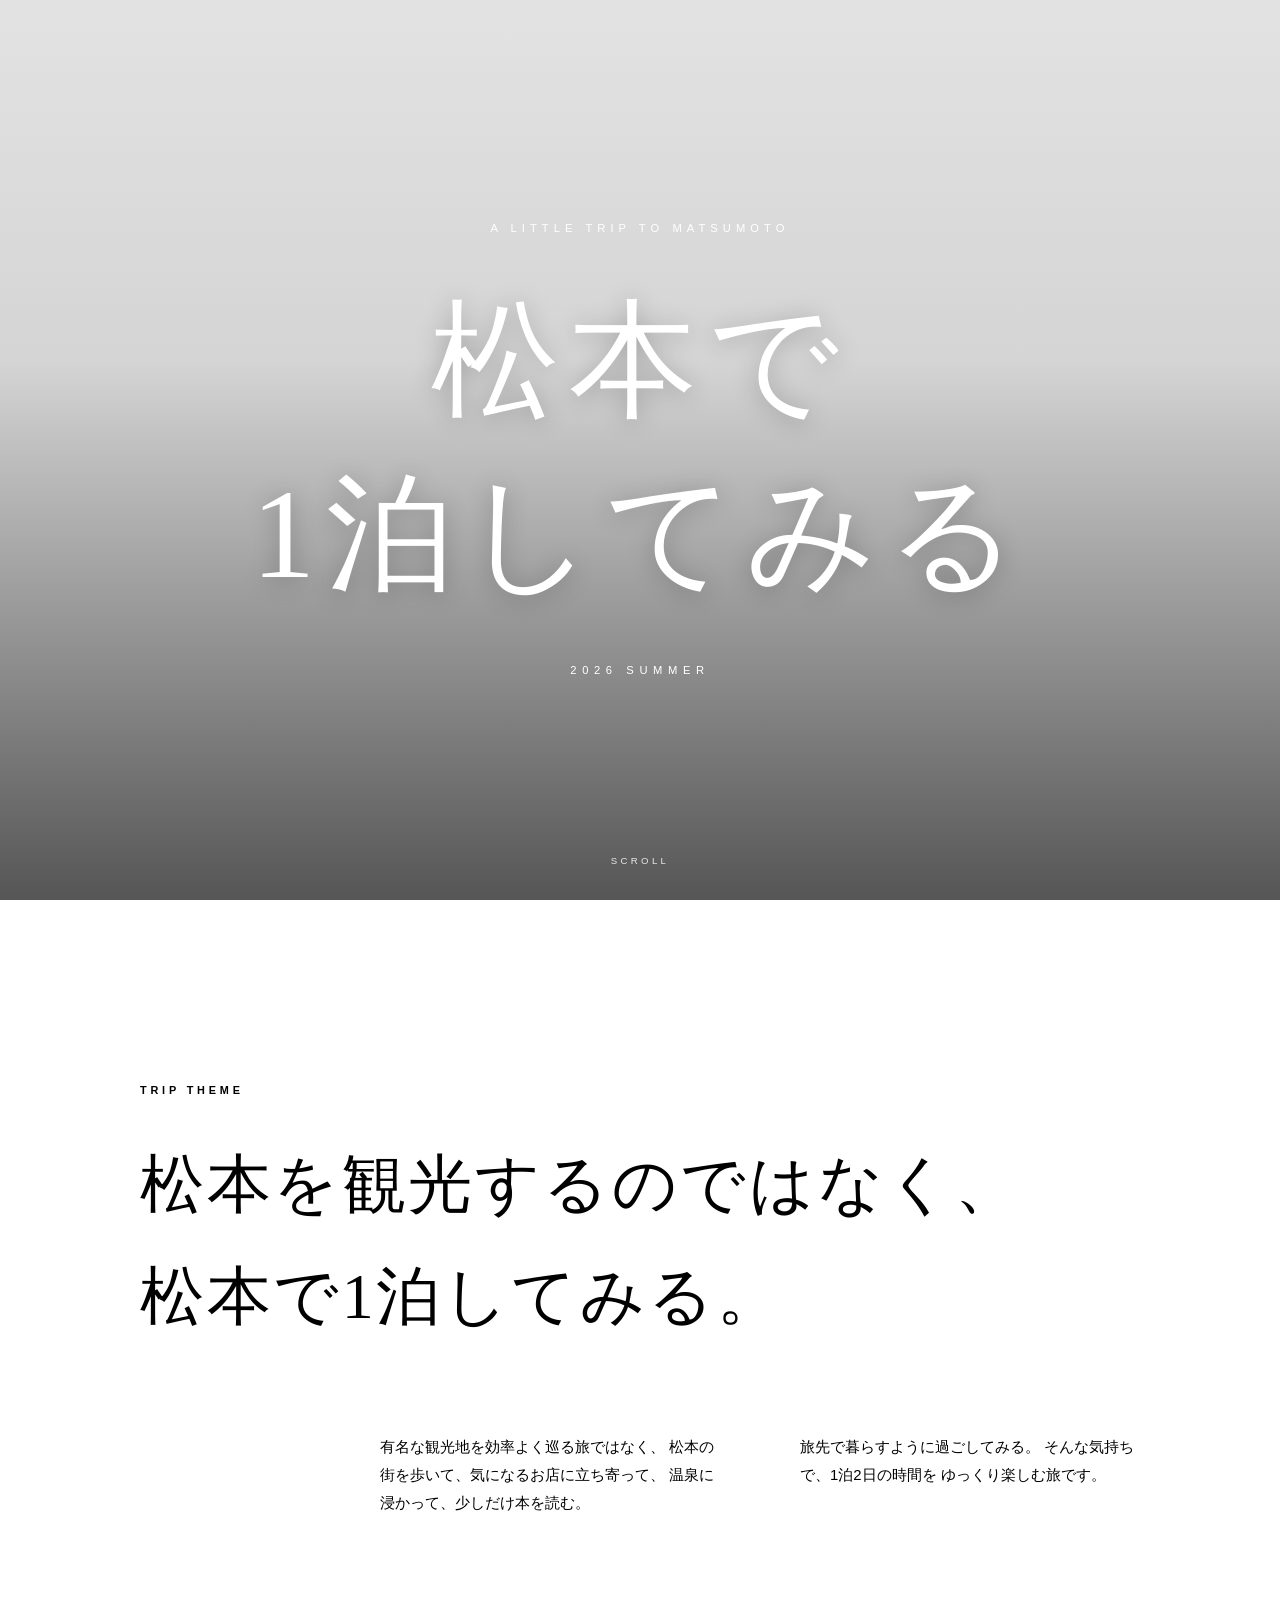
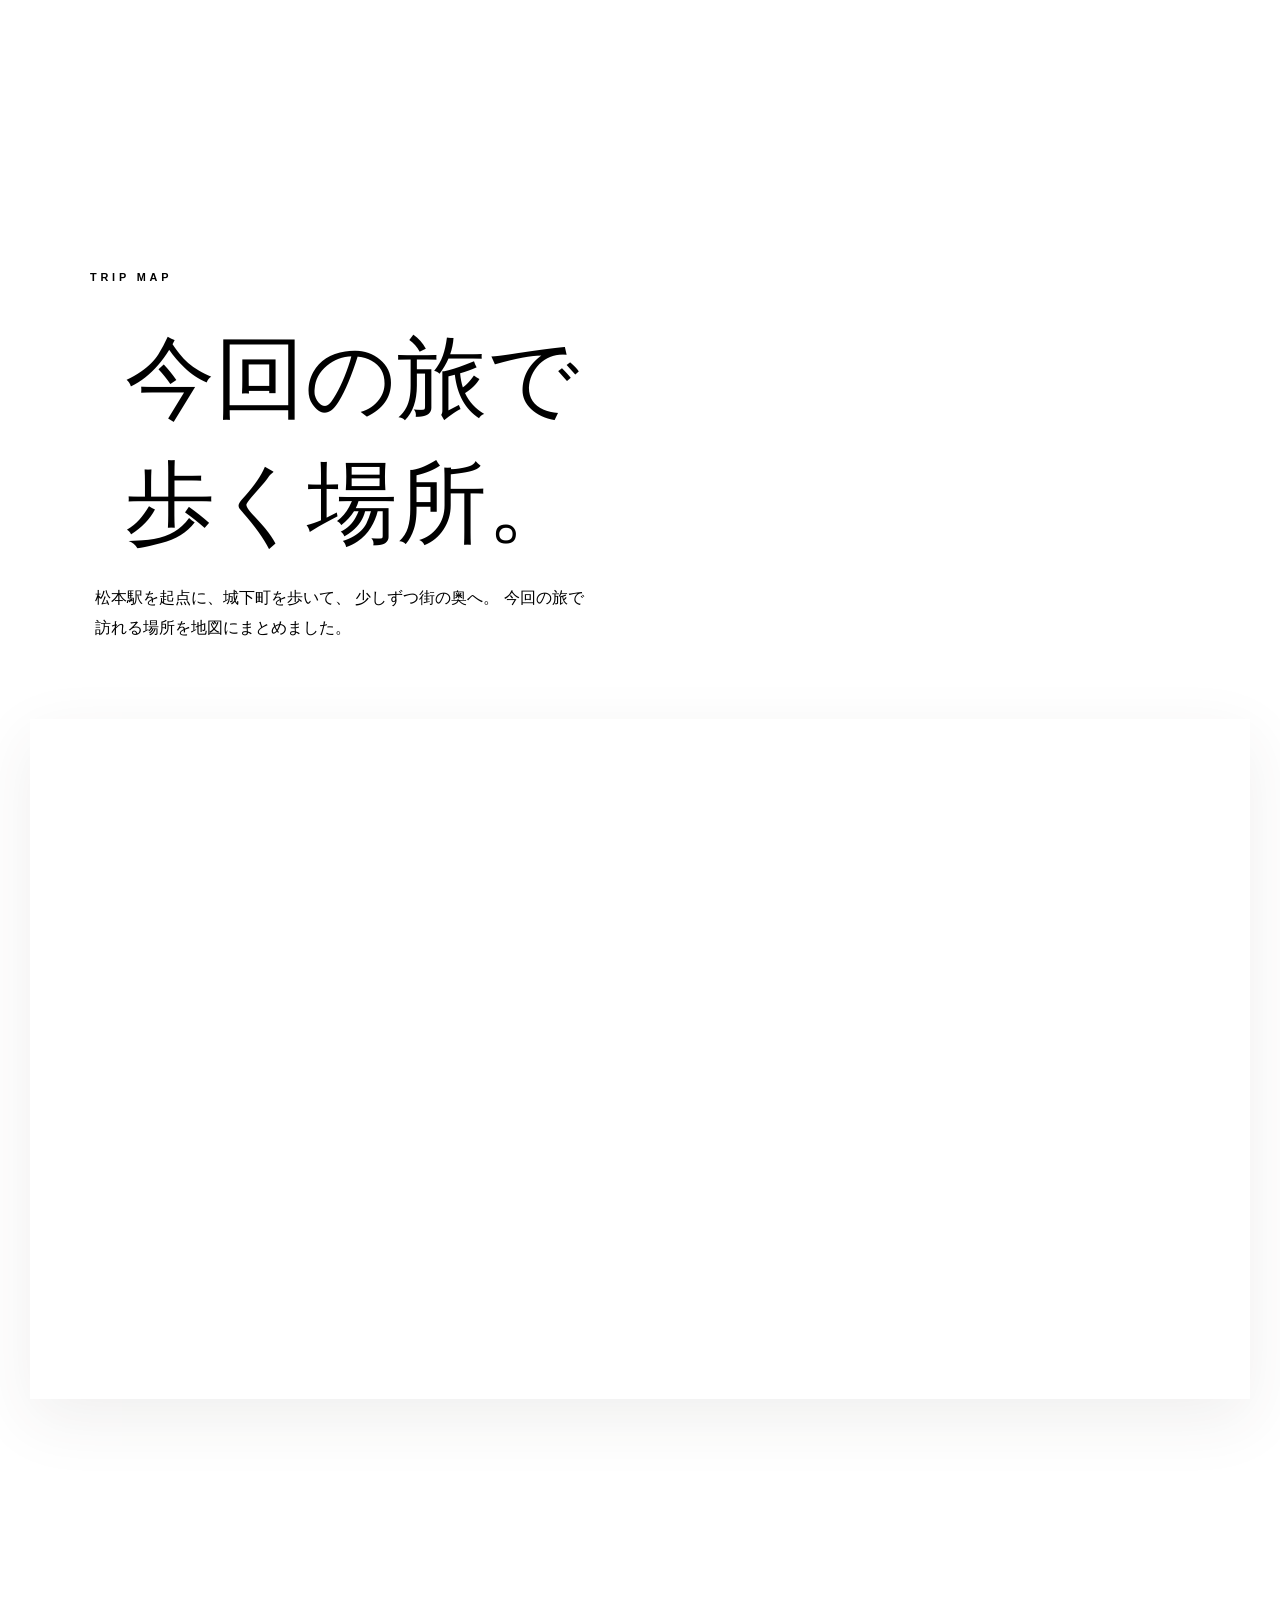
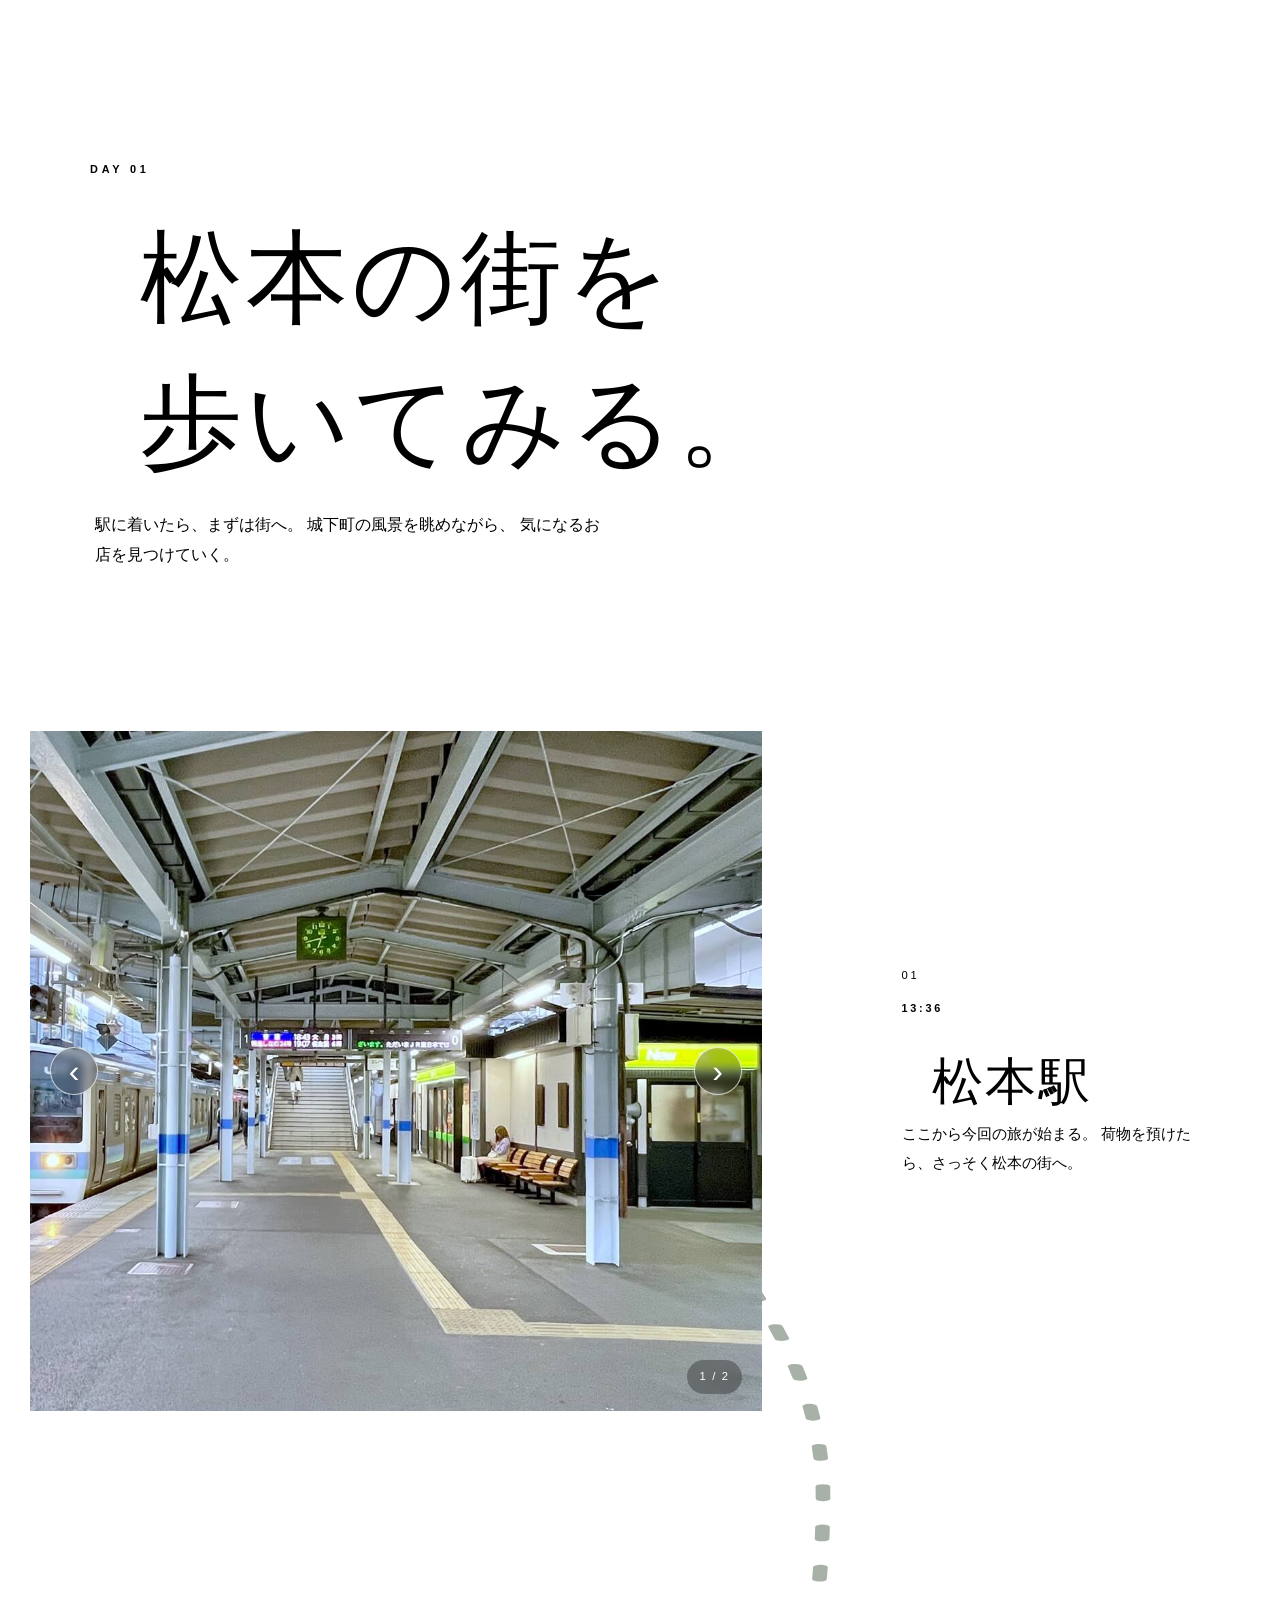
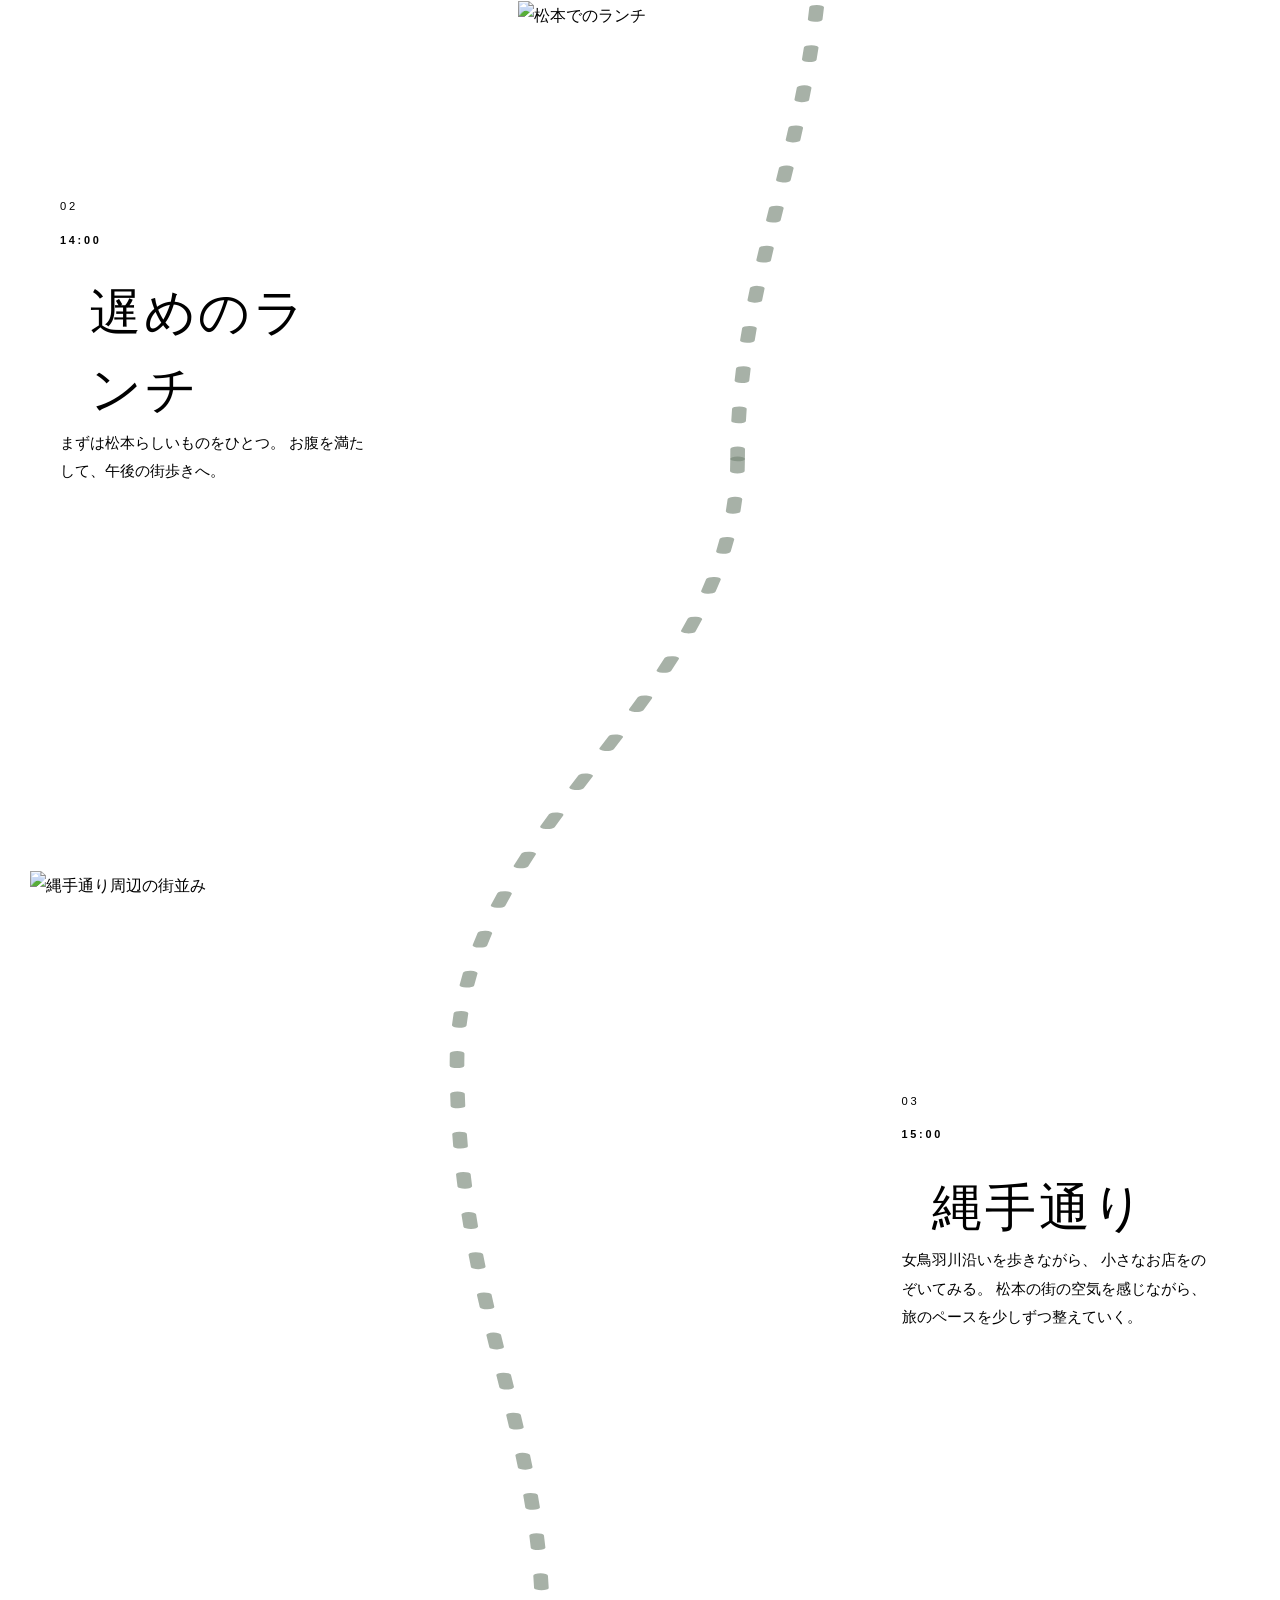
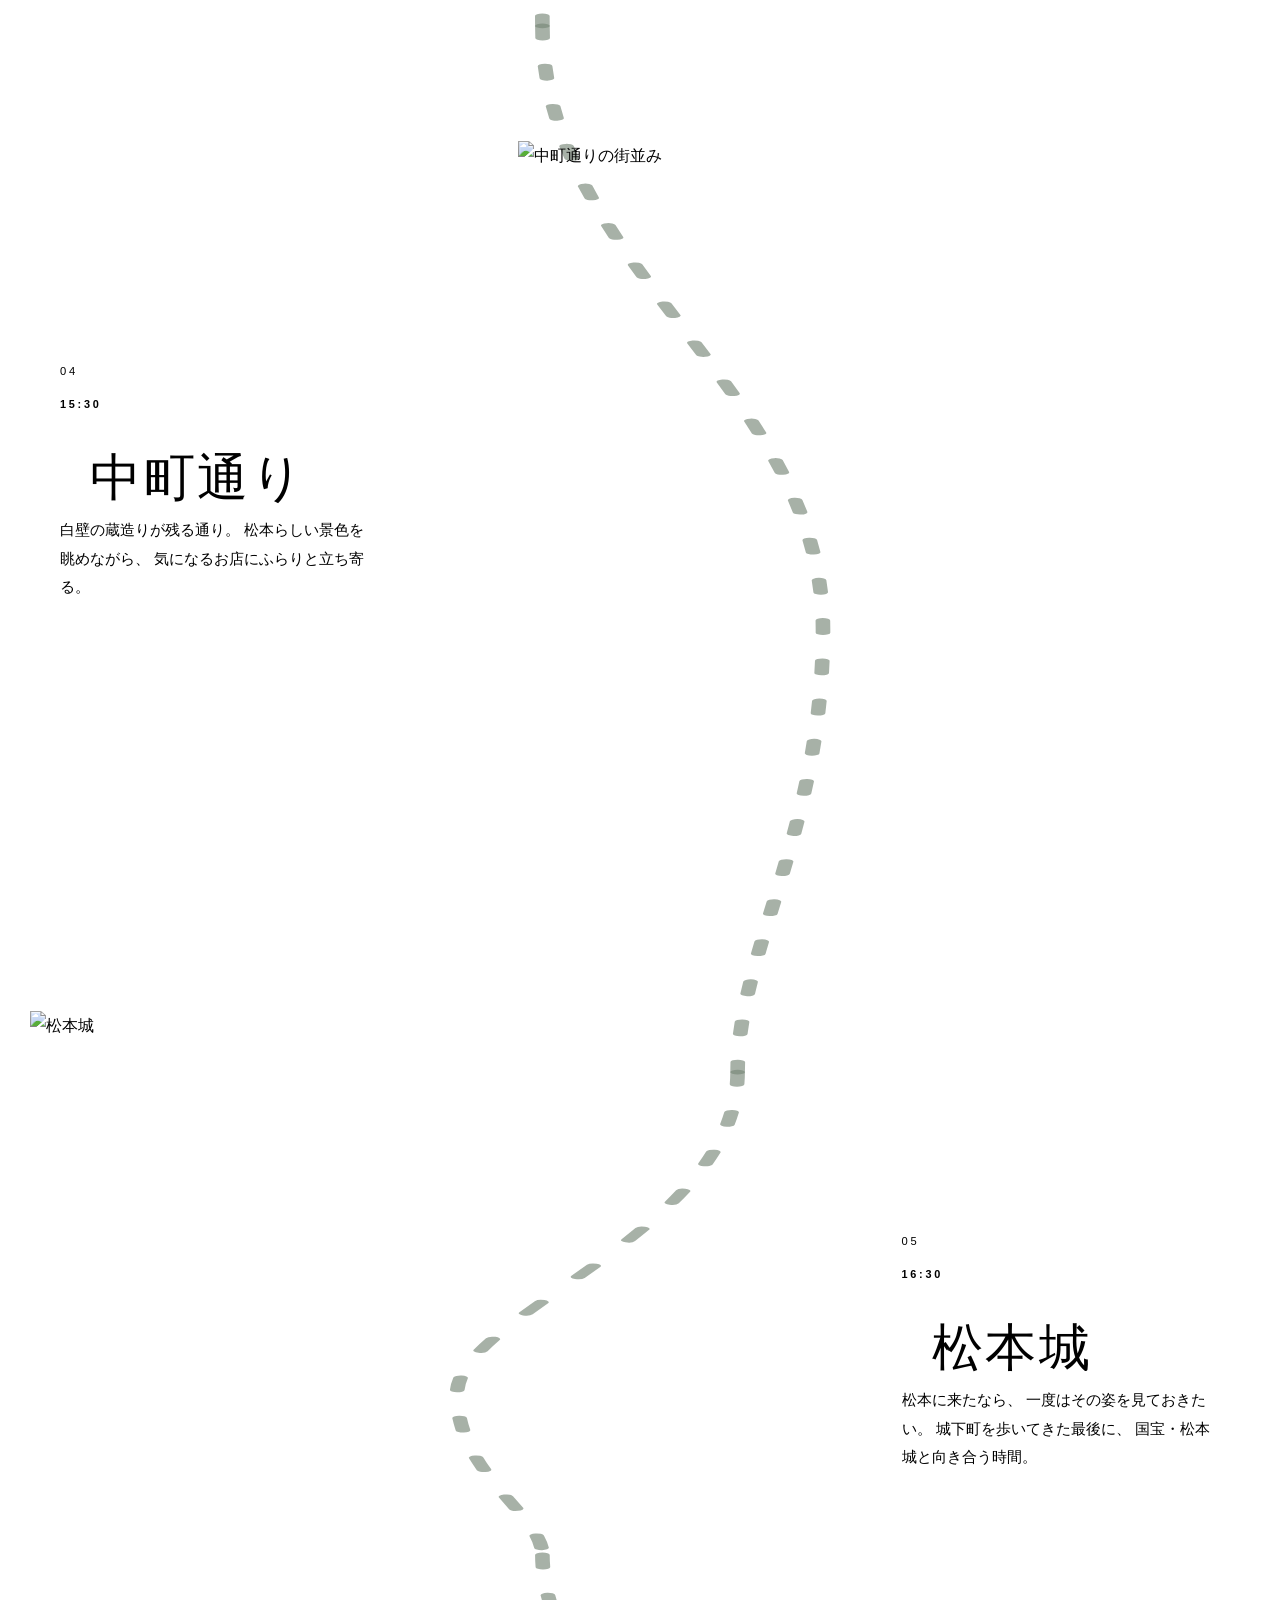
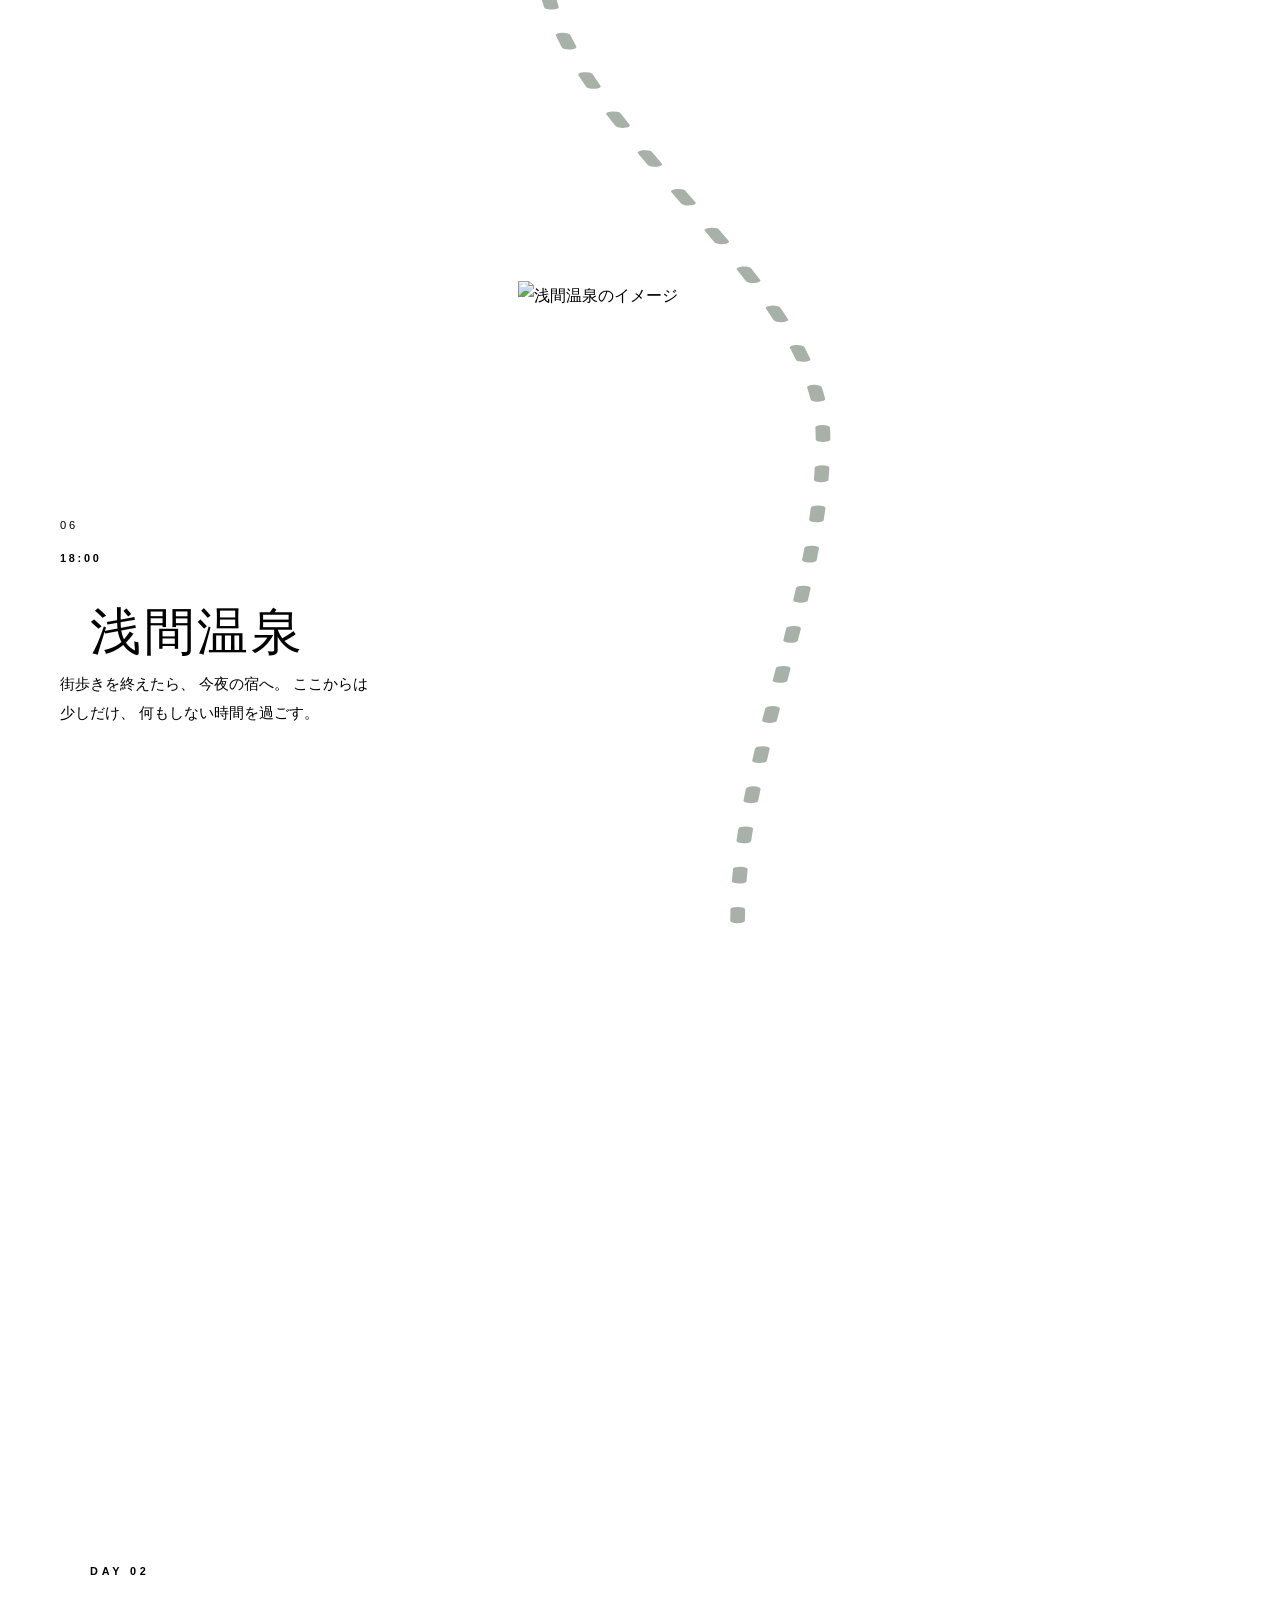
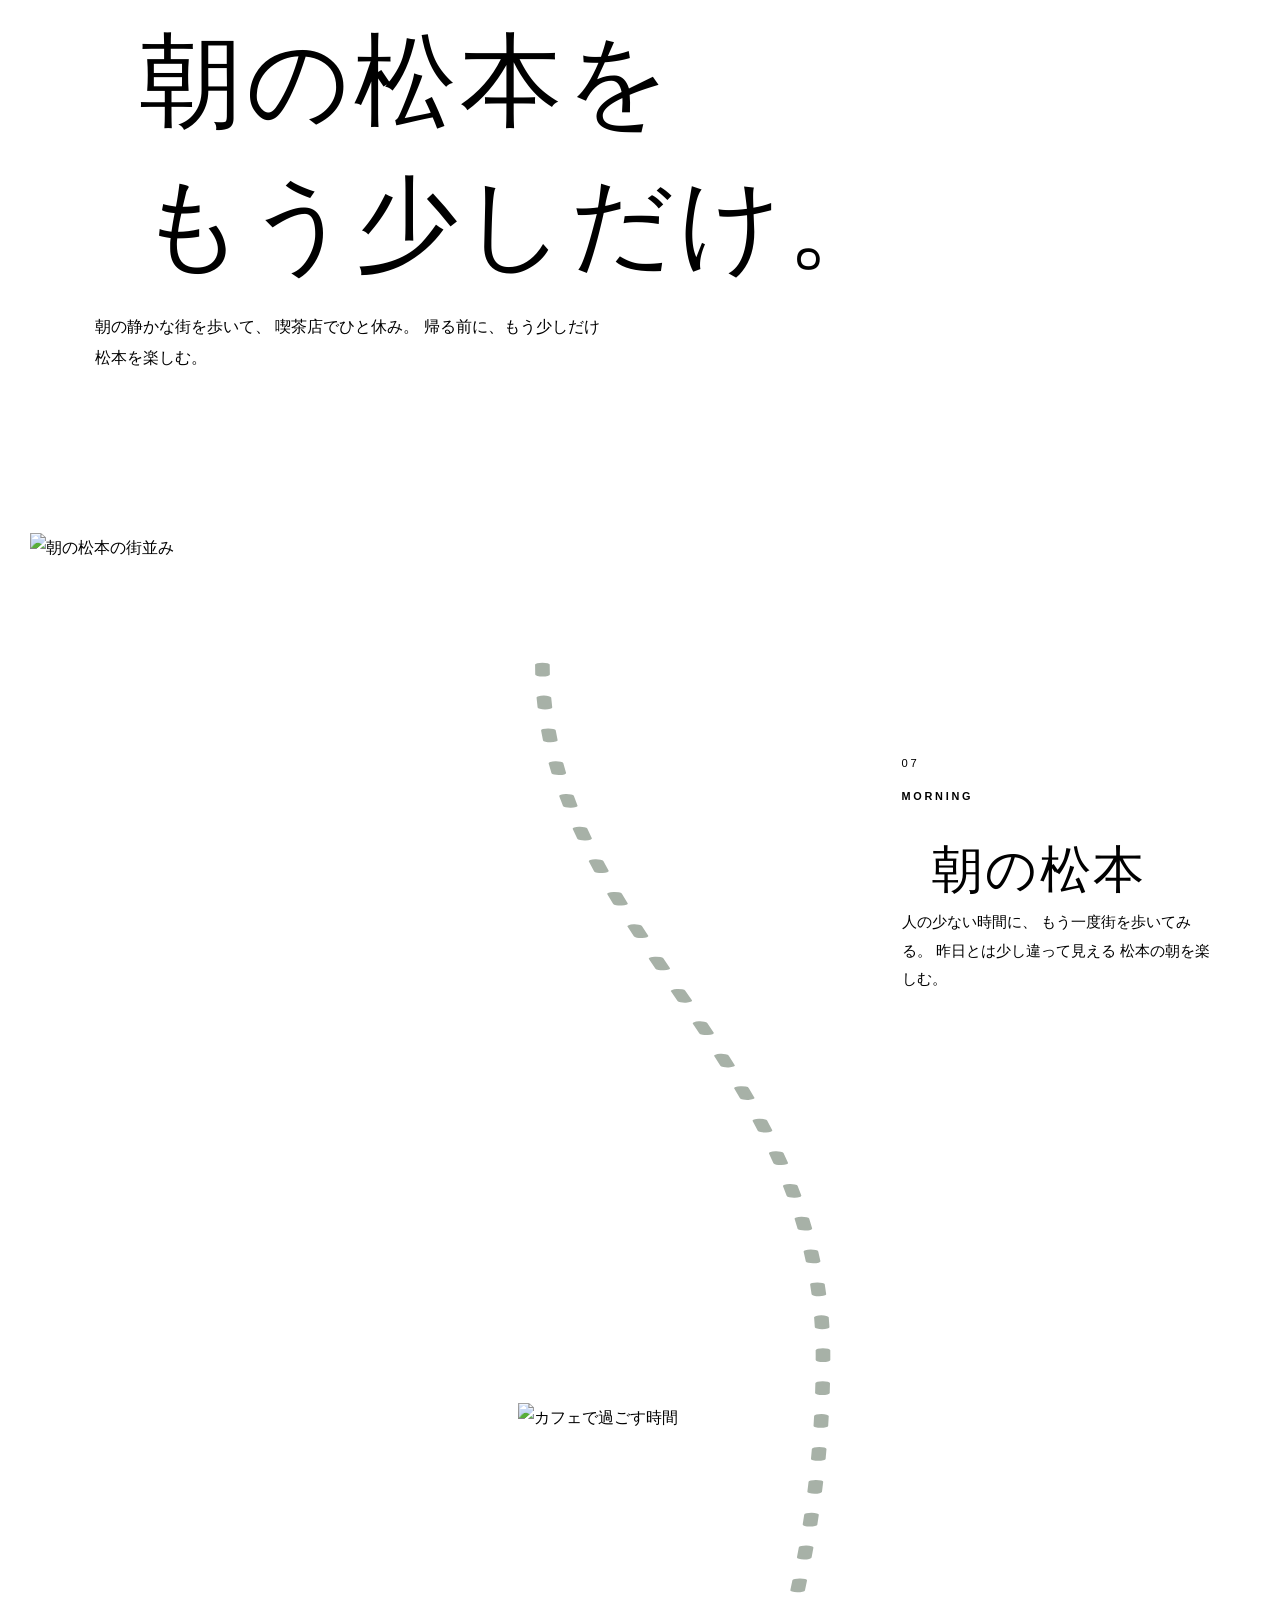
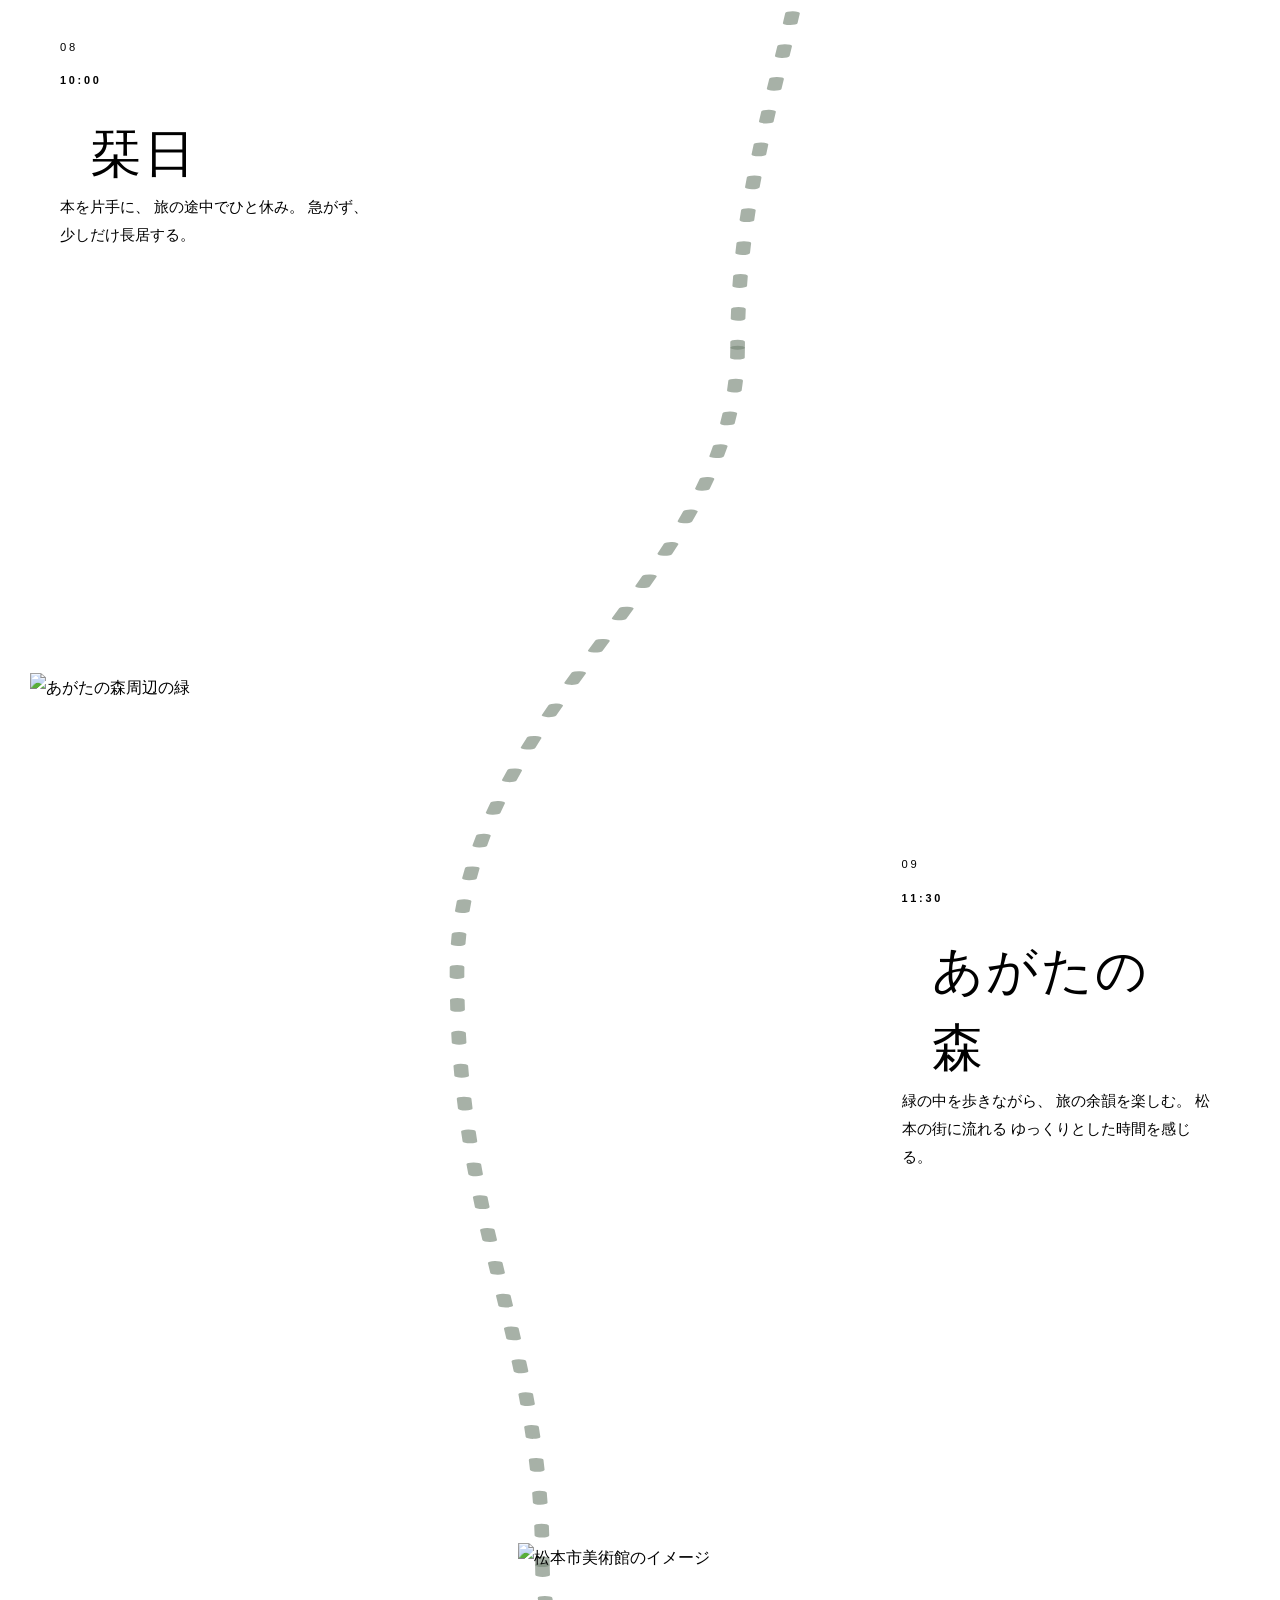
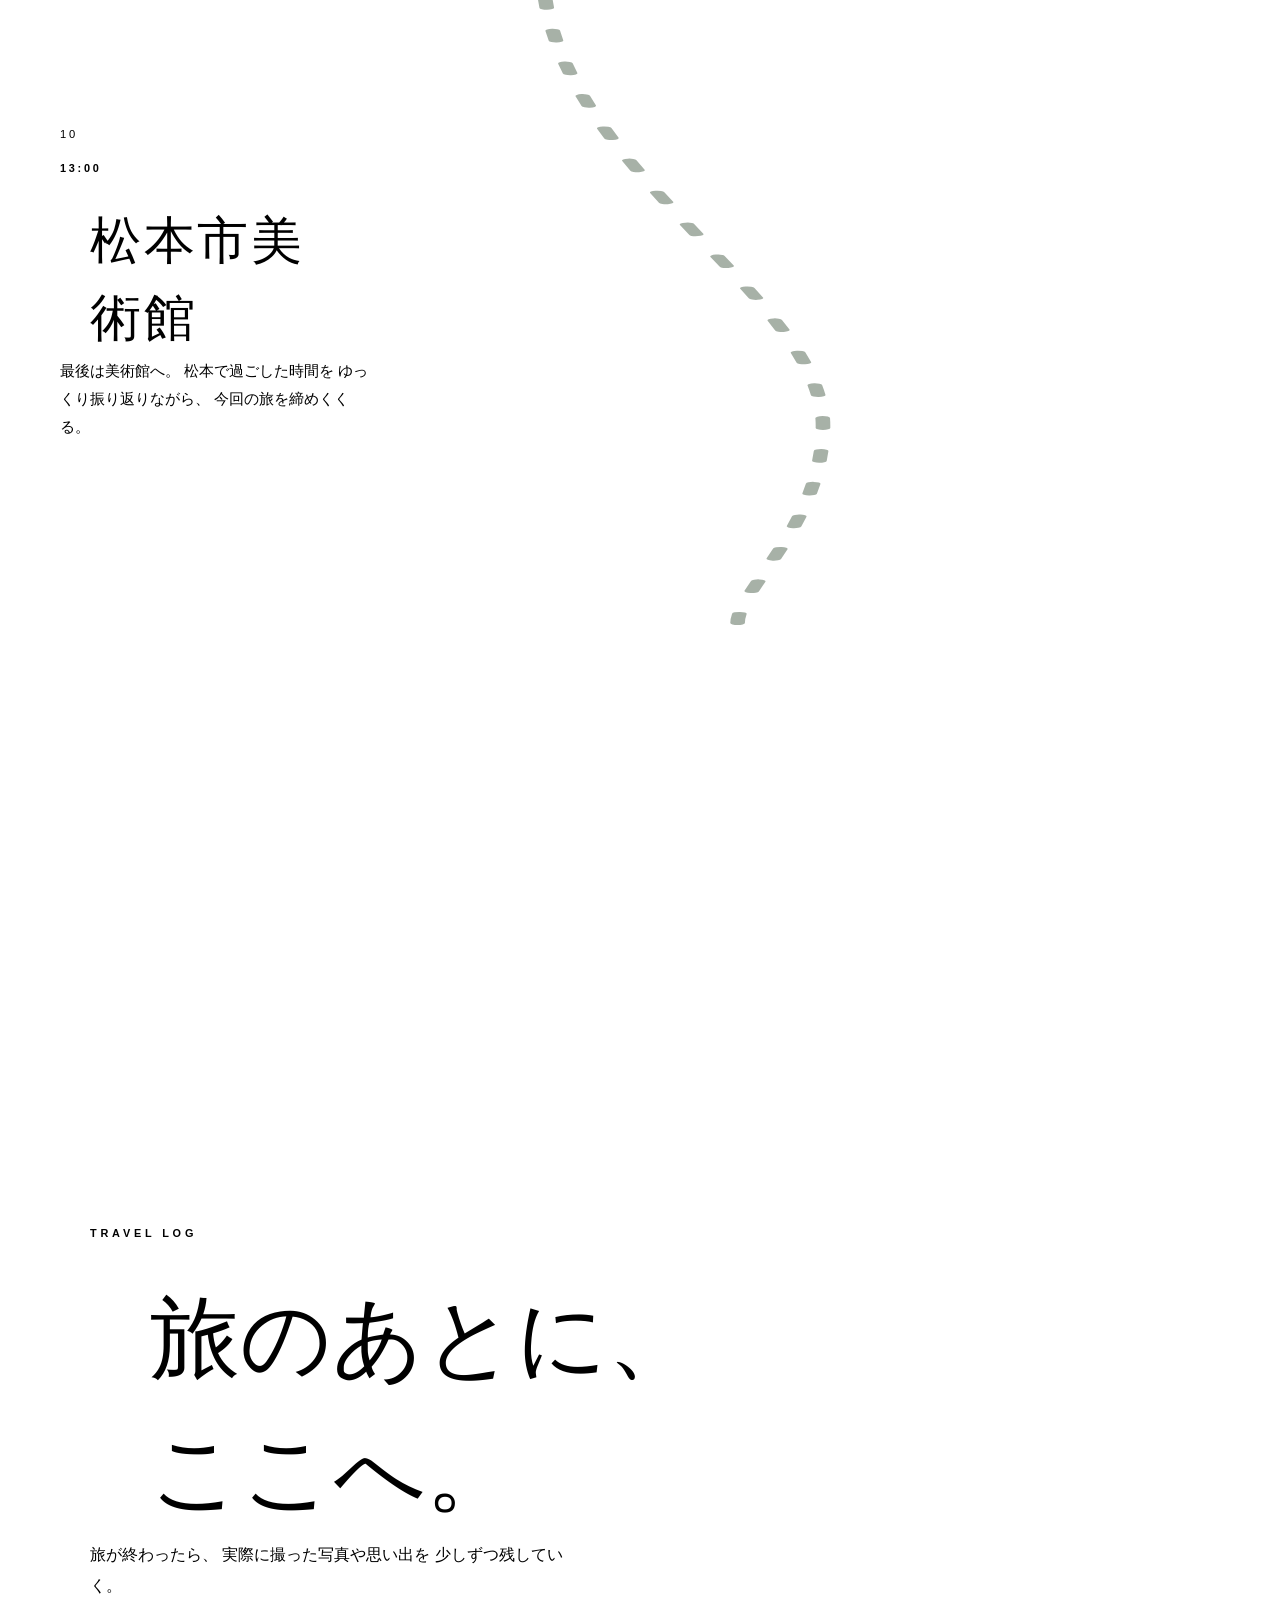
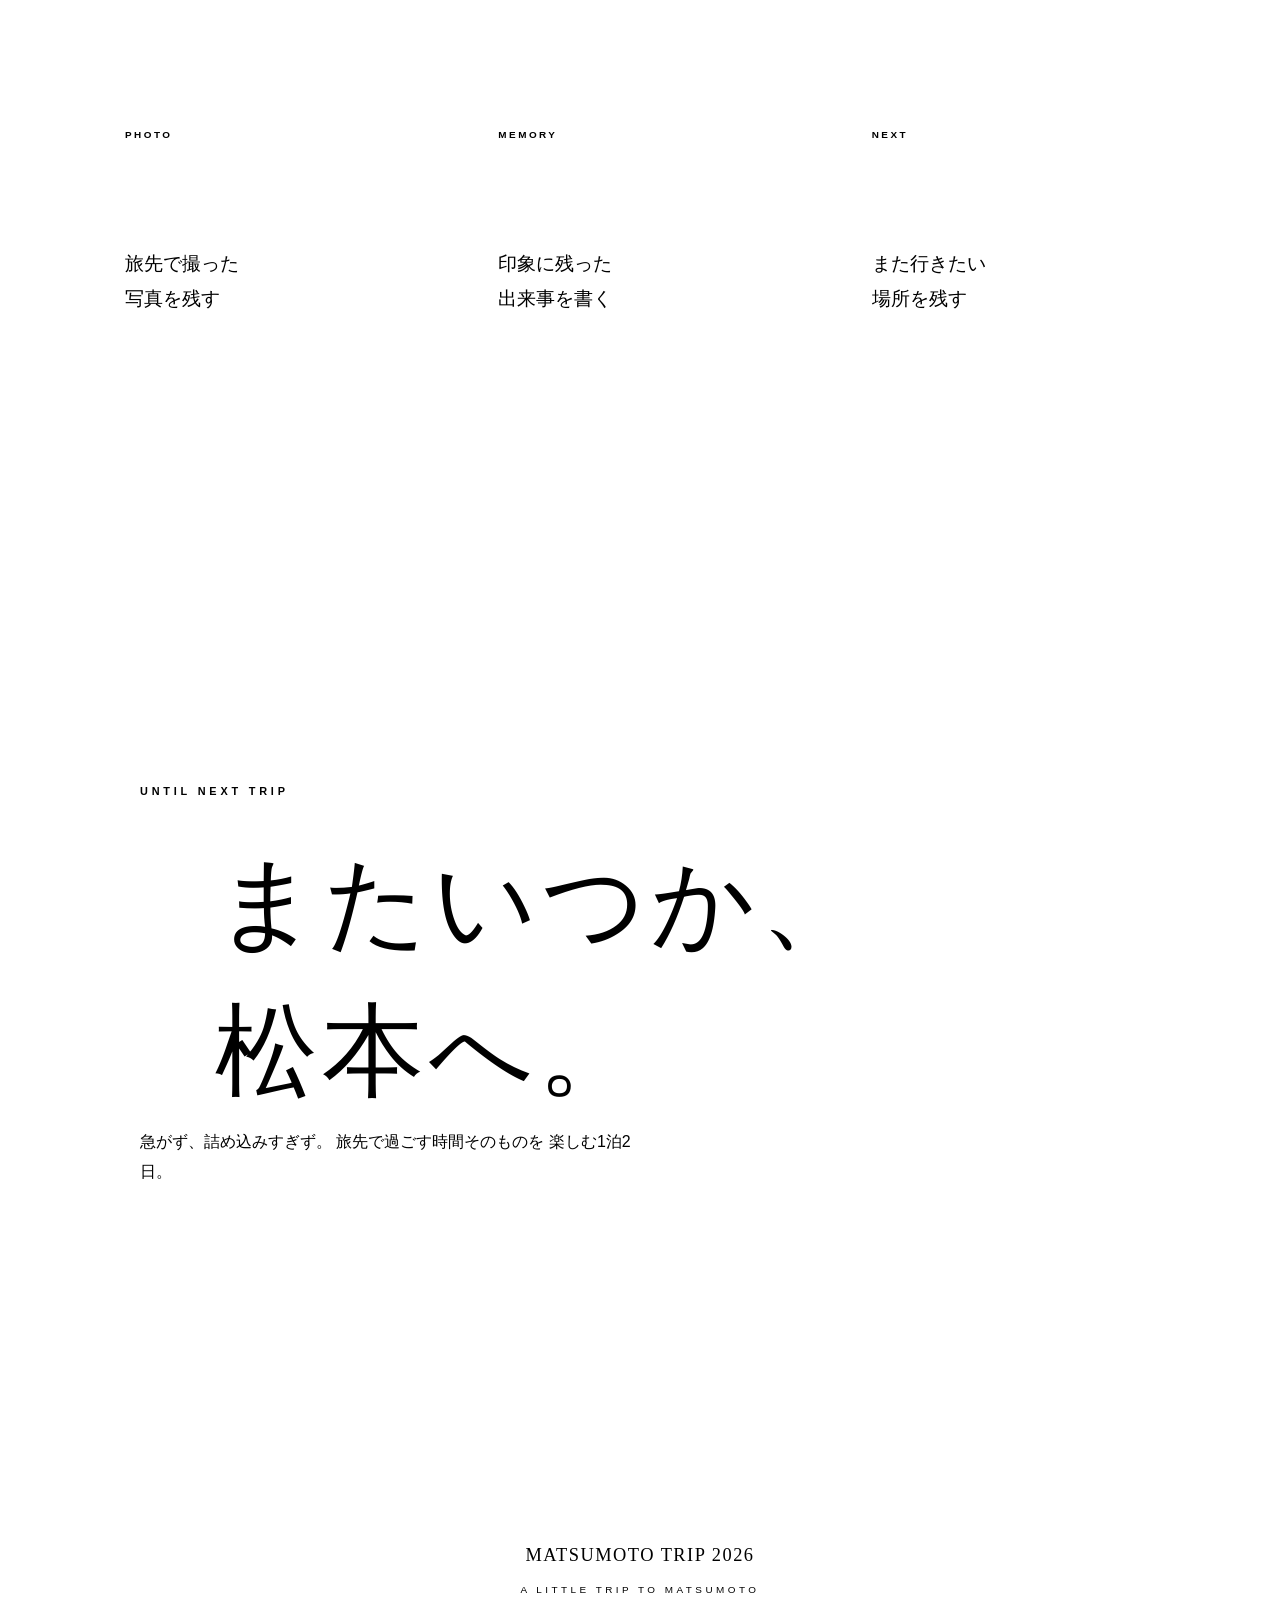
==== commit 2359e61a: "Add files via upload" ====
--- a/index.html
+++ b/index.html
@@ -10,7 +10,7 @@
 <meta
 name=“description”
 content=“松本を観光するのではなく、松本で1泊してみる。2026年夏の1泊2日、松本の街を歩く旅。”
-
+<meta name="robots" content="noindex, nofollow">
   <title>松本で1泊してみる｜2026 SUMMER</title>
   <link
     rel="stylesheet"
--- a/style.css
+++ b/style.css
@@ -1382,16 +1382,16 @@
 .route-line path {
 fill: none;
 
-stroke: red;
-
-stroke-width: 2;
+stroke: #788879;
+
+stroke-width: 1.2;
 
 stroke-linecap: round;
 stroke-linejoin: round;
 
-stroke-dasharray: 8 8;
-
-opacity: 1;
+stroke-dasharray: 3 7;
+
+opacity: 0.65;
 }
 
 /* スポットをルートより前面に */
